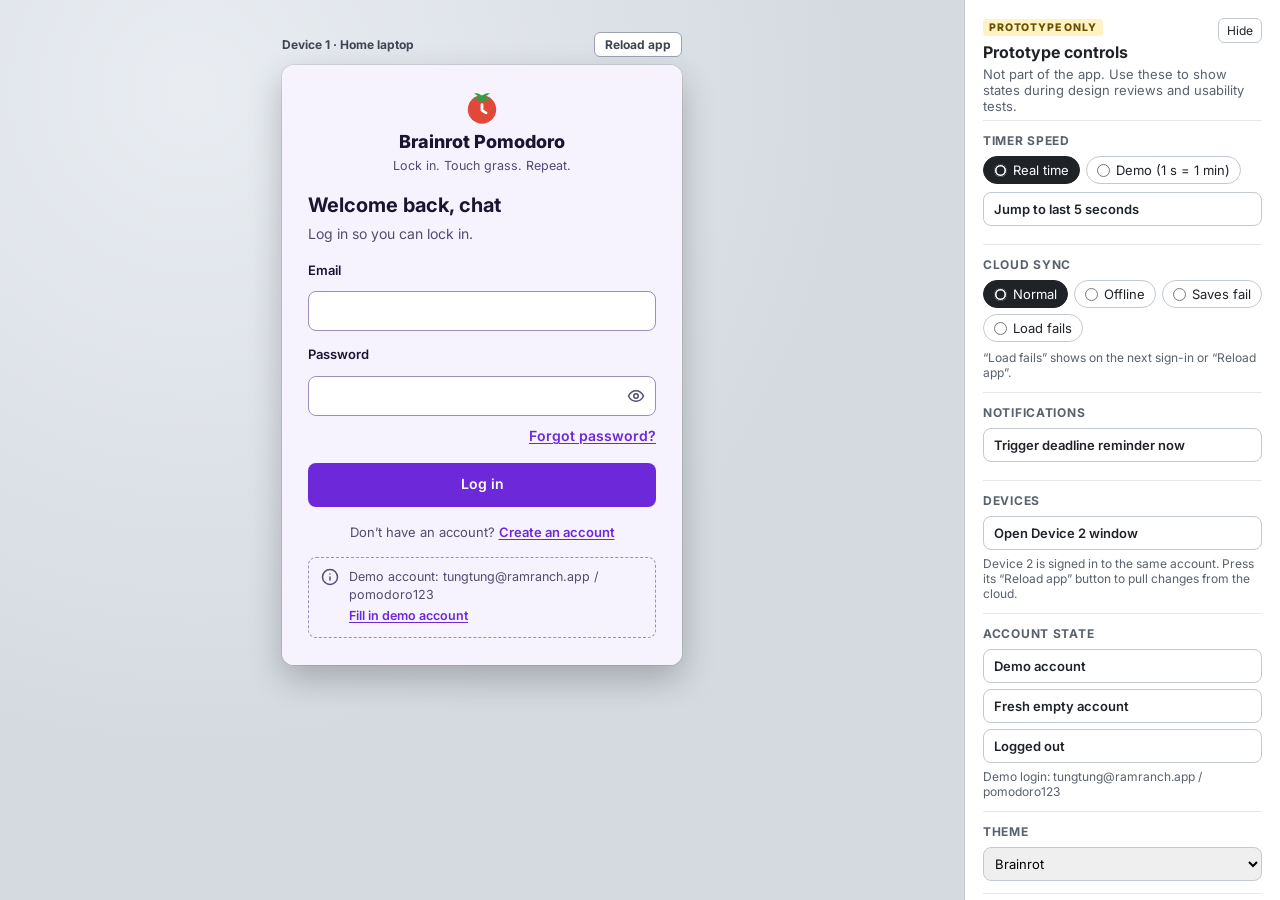
==== index.html @ f8dc1aff "Publish interactive prototype for GitHub Pages This branch only holds the built prototype that GitHu" ====
<!DOCTYPE html>
<!--
  Brainrot Pomodoro: interactive prototype (team RAM Ranch, CS 324)

  This file is generated by build.sh from src/. Sections, in order:
    STYLES   prototype.css (page and demo tools), app.css (the app; uses theme tokens only)
    MARKUP   the page: device area, Prototype controls panel, notifications, screen gallery
    SCRIPTS  core → copy → theme engine → themes → shop → data → app → actions → UI → screens → prototype

  Demo login: tungtung@ramranch.app / pomodoro123
-->
<html lang="en">
  <head>
    <meta charset="utf-8" />
    <meta name="viewport" content="width=device-width, initial-scale=1" />
    <title>Brainrot Pomodoro: Interactive prototype</title>
    <link rel="preconnect" href="https://fonts.googleapis.com" />
    <link href="https://fonts.googleapis.com/css2?family=Inter:wght@400;500;600;700;800&display=swap" rel="stylesheet" />
    <style>
/* ---------- src/styles/prototype.css ---------- */
/* ===================================================================
   PROTOTYPE PAGE (not part of the app)
   Page layout, device frames, mock OS notifications, the Prototype
   controls panel and the screen gallery. Fixed colors on purpose: this
   chrome should look the same whatever app theme is active.
   =================================================================== */

/* ---- Page layout ---- */
* {
  box-sizing: border-box;
}
html,
body {
  margin: 0;
  min-height: 100%;
}
body {
  font-family:
    Inter,
    system-ui,
    -apple-system,
    "Segoe UI",
    Roboto,
    sans-serif;
  background: #d5dae1;
  color: #1f2328;
}
button {
  font: inherit;
  color: inherit;
}
[hidden] {
  display: none !important;
}
.stage {
  display: flex;
  min-height: 100vh;
}
.desk {
  flex: 1;
  min-width: 0;
  padding: 32px;
  display: flex;
  flex-wrap: wrap;
  gap: 24px;
  align-content: flex-start;
  justify-content: center;
  align-items: flex-start;
  background: radial-gradient(circle at 20% 10%, #e9edf2, #d5dae1 60%);
}

/* ---- App popup frame (400 × 600, like the extension popup) ---- */
.popup {
  position: absolute;
  top: 6px;
  right: 10px;
  width: 400px;
  height: 600px;
  border-radius: 12px;
  overflow: hidden;
  box-shadow:
    0 14px 34px rgba(0, 0, 0, 0.24),
    0 0 0 1px rgba(0, 0, 0, 0.08);
  background: var(--bg);
}

/* ---- Mock OS notifications ---- */
.sysnotes {
  position: fixed;
  right: 336px;
  bottom: 20px;
  z-index: 80;
  display: flex;
  flex-direction: column;
  gap: 8px;
  width: 272px;
}
.sysnote {
  background: #f8f9fb;
  color: #1f2328;
  border: 1px solid #cfd5dd;
  border-radius: 12px;
  box-shadow: 0 10px 30px rgba(0, 0, 0, 0.22);
  padding: 12px 14px;
  font-size: 13px;
  animation: snin 0.25s ease-out;
}
@keyframes snin {
  from {
    transform: translateX(30px);
    opacity: 0;
  }
}
.sn-app {
  display: flex;
  align-items: center;
  gap: 6px;
  font-size: 11.5px;
  color: #5b6370;
  font-weight: 600;
}
.sn-app .tomato {
  width: 14px;
  height: 14px;
}
.sn-dev {
  font-weight: 400;
}
.sn-x {
  margin-left: auto;
  border: 0;
  background: none;
  font-size: 16px;
  line-height: 1;
  cursor: pointer;
  color: #5b6370;
  width: 28px;
  height: 28px;
  border-radius: 6px;
}
.sn-title {
  font-weight: 700;
  margin-top: 4px;
}
.sn-body {
  color: #3f4652;
  margin-top: 2px;
}

/* ---- Prototype controls panel ---- */
.controls {
  width: 316px;
  flex: 0 0 316px;
  background: #fff;
  border-left: 1px solid #c3c9d1;
  padding: 18px 18px 28px;
  position: sticky;
  top: 0;
  height: 100vh;
  overflow-y: auto;
  font-size: 13px;
  color: #1f2328;
}
.controls.collapsed {
  flex-basis: 56px;
  width: 56px;
  padding: 12px 8px;
}
.controls.collapsed #controls-body,
.controls.collapsed .ctl-intro {
  display: none;
}
.ctl-head {
  display: flex;
  justify-content: space-between;
  gap: 8px;
  align-items: flex-start;
}
.ctl-kicker {
  display: inline-block;
  font-size: 10.5px;
  font-weight: 800;
  letter-spacing: 0.08em;
  text-transform: uppercase;
  background: #fff3c4;
  color: #6b4e00;
  border-radius: 4px;
  padding: 2px 6px;
}
.controls h2 {
  font-size: 16px;
  margin: 6px 0 4px;
}
.ctl-intro {
  color: #59616c;
  margin: 0 0 6px;
}
.ctl-collapse {
  border: 1px solid #c3c9d1;
  background: #fff;
  border-radius: 6px;
  padding: 4px 8px;
  cursor: pointer;
  font-size: 12px;
}
.ctl {
  border-top: 1px solid #e5e7eb;
  padding: 12px 0;
}
.ctl h3 {
  font-size: 12px;
  text-transform: uppercase;
  letter-spacing: 0.06em;
  color: #59616c;
  margin: 0 0 8px;
}
.ctl-seg {
  display: flex;
  flex-wrap: wrap;
  gap: 6px;
  margin-bottom: 8px;
}
.ctl-seg label {
  display: inline-flex;
  align-items: center;
  gap: 6px;
  border: 1px solid #c3c9d1;
  border-radius: 999px;
  padding: 5px 10px;
  cursor: pointer;
}
.ctl-seg label:has(input:checked) {
  background: #1f2328;
  color: #fff;
  border-color: #1f2328;
}
.ctl-seg input {
  margin: 0;
  accent-color: #1f2328;
}
.ctl button.cb {
  display: block;
  width: 100%;
  text-align: left;
  border: 1px solid #c3c9d1;
  background: #fff;
  border-radius: 8px;
  padding: 8px 10px;
  cursor: pointer;
  margin-bottom: 6px;
  font-weight: 600;
}
.ctl button.cb:hover {
  background: #f3f5f8;
}
.ctl button.cb.primary {
  background: #1f2328;
  color: #fff;
  border-color: #1f2328;
}
.ctl button.cb.danger {
  color: #b42318;
}
.ctl select {
  width: 100%;
  padding: 7px;
  border: 1px solid #c3c9d1;
  border-radius: 8px;
  font: inherit;
}
.ctl-note {
  font-size: 12px;
  color: #59616c;
  margin: 4px 0 0;
}
.ctl-status {
  min-height: 20px;
  font-size: 12px;
  font-weight: 600;
  color: #15803d;
}

/* ---- Screen gallery ---- */
.gallery {
  position: fixed;
  inset: 0;
  z-index: 100;
  background: #e6e9ee;
  overflow: auto;
  padding: 20px 28px 60px;
}
.gal-head {
  position: sticky;
  top: -20px;
  z-index: 2;
  background: #e6e9ee;
  display: flex;
  align-items: center;
  gap: 16px;
  padding: 14px 0;
  border-bottom: 1px solid #c3c9d1;
  margin-bottom: 20px;
}
.gal-head h2 {
  margin: 0;
  font-size: 20px;
}
.gal-head p {
  margin: 0;
  color: #59616c;
  flex: 1;
}
.gal-head button {
  border: 0;
  background: #1f2328;
  color: #fff;
  border-radius: 8px;
  padding: 9px 14px;
  font-weight: 600;
  cursor: pointer;
}
.gal-grid {
  display: grid;
  grid-template-columns: repeat(auto-fill, 400px);
  gap: 28px 24px;
  justify-content: center;
}
.gal-item {
  margin: 0;
}
.gal-item figcaption {
  font-size: 13px;
  font-weight: 700;
  color: #3f4652;
  margin-bottom: 8px;
}
.gal-item .popup {
  position: relative;
  top: 0;
  right: 0;
}

/* ---- Narrow screens: controls panel moves below the app ---- */
@media (max-width: 980px) {
  .stage {
    flex-direction: column;
  }
  .controls {
    width: auto;
    flex: none;
    height: auto;
    position: static;
    border-left: 0;
    border-top: 1px solid #c3c9d1;
  }
  .sysnotes {
    right: 16px;
  }
}

/* ---- Device frames ---- */
.dev {
  display: flex;
  flex-direction: column;
  gap: 8px;
}
.dev-cap {
  display: flex;
  align-items: center;
  justify-content: space-between;
  gap: 8px;
  font-size: 12px;
  font-weight: 700;
  color: #3f4652;
}
.dev-cap button {
  font-size: 12px;
  border: 1px solid #9aa3ae;
  background: #fff;
  border-radius: 6px;
  padding: 4px 10px;
  cursor: pointer;
}
.dev .popup {
  position: relative;
  top: 0;
  right: 0;
}
.dev-cap button:focus-visible {
  outline: 3px solid #2563eb;
  outline-offset: 2px;
}

/* ---------- src/styles/app.css ---------- */
/* ===================================================================
   APP STYLES
   Every color, font, radius, shadow and timing here comes from a theme
   token (var(--token)). To restyle the app, change a theme, not this file.
   Theme-specific extras go in the theme's own `css`.
   =================================================================== */

/* ---- Base ---- */
.app {
  position: relative;
  height: 100%;
  display: flex;
  flex-direction: column;
  background: var(--bg);
  color: var(--text);
  font-family: var(--font-body);
  font-size: 14px;
  line-height: 1.45;
  color-scheme: var(--scheme);
}
.app h1,
.app h2,
.app h3 {
  font-family: var(--font-display);
  margin: 0;
}
.app p {
  margin: 0;
}
.sr-only {
  position: absolute !important;
  width: 1px;
  height: 1px;
  padding: 0;
  margin: -1px;
  overflow: hidden;
  clip: rect(0, 0, 0, 0);
  white-space: nowrap;
  border: 0;
}
.popup :focus-visible {
  outline: 3px solid var(--focus-ring);
  outline-offset: 2px;
}
.muted {
  color: var(--text-muted);
}
.small {
  font-size: 12px;
}
.center {
  text-align: center;
}
svg.i {
  width: 18px;
  height: 18px;
  flex: 0 0 auto;
  stroke: currentColor;
  fill: none;
  stroke-width: 2;
  stroke-linecap: round;
  stroke-linejoin: round;
}

/* ---- Header, popovers and tab bar ---- */
.hdr {
  flex: 0 0 52px;
  display: flex;
  align-items: center;
  gap: 8px;
  padding: 0 10px 0 14px;
  background: var(--surface);
  border-bottom: 1px solid var(--border);
  position: relative;
}
.logo {
  display: flex;
  align-items: center;
  gap: 8px;
  flex: 1;
  min-width: 0;
  font-family: var(--font-display);
  font-weight: 800;
  font-size: 15px;
  white-space: nowrap;
}
.logo .tomato {
  width: 22px;
  height: 22px;
}
.sync-ind {
  display: inline-flex;
  align-items: center;
  gap: 5px;
  height: 34px;
  padding: 0 10px;
  border-radius: var(--radius-full);
  border: 1px solid var(--border);
  background: var(--surface);
  font-size: 12px;
  font-weight: 600;
  color: var(--text-muted);
  cursor: pointer;
}
.sync-ind svg.i {
  width: 16px;
  height: 16px;
}
.sync-synced svg {
  color: var(--success);
}
.sync-offline {
  color: var(--warning);
}
.sync-failed {
  color: var(--danger);
  background: var(--danger-bg);
}
.avatar {
  width: 36px;
  height: 36px;
  border-radius: 50%;
  border: 0;
  background: var(--primary);
  color: var(--on-primary);
  font-weight: 800;
  font-size: 13px;
  cursor: pointer;
}
.popover {
  position: absolute;
  top: 56px;
  right: 10px;
  z-index: 30;
  width: 280px;
  background: var(--surface-raised);
  border: 1px solid var(--border);
  border-radius: var(--radius-md);
  box-shadow: var(--shadow-md);
  padding: 14px;
}
.popover.menu-pop {
  width: 230px;
  padding: 6px;
}
.pop-head {
  padding: 6px 10px 8px;
  border-bottom: 1px solid var(--border);
  margin-bottom: 4px;
}
.pop-title {
  display: flex;
  align-items: center;
  gap: 8px;
  font-weight: 700;
  margin-bottom: 6px;
}
.mi {
  display: flex;
  align-items: center;
  gap: 10px;
  width: 100%;
  min-height: 38px;
  padding: 0 10px;
  border: 0;
  background: none;
  border-radius: var(--radius-sm);
  cursor: pointer;
  text-align: left;
  font-weight: 500;
}
.mi:hover {
  background: var(--surface-sunken);
}
.mi.danger {
  color: var(--danger);
}
.content {
  flex: 1;
  overflow-y: auto;
  padding: 14px 16px 18px;
  position: relative;
}
.center-col {
  display: flex;
  flex-direction: column;
  align-items: center;
  justify-content: center;
  gap: 10px;
  text-align: center;
}
.tabbar {
  flex: 0 0 58px;
  display: flex;
  background: var(--surface);
  border-top: 1px solid var(--border);
}
.tab {
  flex: 1;
  border: 0;
  background: none;
  color: var(--text-muted);
  display: flex;
  flex-direction: column;
  align-items: center;
  justify-content: center;
  gap: 3px;
  font-size: 12px;
  font-weight: 600;
  cursor: pointer;
  position: relative;
}
.tab svg.i {
  width: 20px;
  height: 20px;
}
.tab:hover {
  color: var(--text);
}
.tab:disabled {
  opacity: 0.45;
  cursor: default;
}
.tab[aria-current="page"] {
  color: var(--primary);
}
.tab[aria-current="page"]::before {
  content: "";
  position: absolute;
  top: 0;
  left: 28%;
  right: 28%;
  height: 3px;
  border-radius: 0 0 3px 3px;
  background: var(--primary);
}

/* ---- Buttons ---- */
.btn {
  display: inline-flex;
  align-items: center;
  justify-content: center;
  gap: 6px;
  min-height: 36px;
  padding: 0 14px;
  border-radius: var(--radius-sm);
  border: 1px solid var(--border-strong);
  background: var(--surface);
  color: var(--text);
  font-weight: 600;
  font-size: 14px;
  cursor: pointer;
  white-space: nowrap;
  transition:
    background var(--duration-fast) var(--easing),
    filter var(--duration-fast);
}
.btn:hover:not(:disabled) {
  background: var(--surface-sunken);
}
.btn:disabled {
  opacity: 0.45;
  cursor: not-allowed;
}
.btn-primary,
.btn-primary:hover:not(:disabled) {
  background: var(--primary);
  color: var(--on-primary);
  border-color: transparent;
}
.btn-mode,
.btn-mode:hover:not(:disabled) {
  background: var(--mode);
  color: var(--on-mode);
  border-color: transparent;
}
.btn-danger,
.btn-danger:hover:not(:disabled) {
  background: var(--danger);
  color: var(--on-danger);
  border-color: transparent;
}
.btn-primary:hover:not(:disabled),
.btn-mode:hover:not(:disabled),
.btn-danger:hover:not(:disabled) {
  filter: brightness(0.93);
}
.btn-danger-outline {
  color: var(--danger);
  border-color: color-mix(in srgb, var(--danger) 50%, var(--border));
}
.btn-ghost {
  background: transparent;
  border-color: transparent;
}
.btn-sm {
  font-size: 13px;
  padding: 0 10px;
}
.btn-tall {
  min-height: 44px;
}
.btn-block {
  width: 100%;
}
.btn-lg {
  min-height: 52px;
  min-width: 148px;
  padding: 0 26px;
  font-size: 16px;
  border-radius: var(--radius-full);
}
.btn-pill {
  min-height: 44px;
  border-radius: var(--radius-full);
  padding: 0 14px;
}
.btn-link {
  border: 0;
  background: none;
  color: var(--primary);
  font-weight: 600;
  padding: 2px 0;
  cursor: pointer;
  text-decoration: underline;
  text-underline-offset: 2px;
  font-size: inherit;
}
.icon-btn {
  width: 36px;
  height: 36px;
  display: inline-flex;
  align-items: center;
  justify-content: center;
  border: 0;
  background: transparent;
  border-radius: var(--radius-sm);
  color: var(--text-muted);
  cursor: pointer;
  flex: 0 0 auto;
  padding: 0;
}
.icon-btn:hover:not(:disabled) {
  background: var(--surface-sunken);
  color: var(--text);
}

/* ---- Spinner ---- */
.spinner {
  width: 16px;
  height: 16px;
  border: 2px solid currentColor;
  border-right-color: transparent;
  border-radius: 50%;
  display: inline-block;
  animation: spin 0.8s linear infinite;
}
.spinner.lg {
  width: 32px;
  height: 32px;
  border-width: 3px;
  color: var(--primary);
}
@keyframes spin {
  to {
    transform: rotate(360deg);
  }
}
.spin {
  animation: spin 1s linear infinite;
}

/* ---- Form fields ---- */
.field {
  display: flex;
  flex-direction: column;
  gap: 6px;
  margin: 0 0 14px;
  border: 0;
  padding: 0;
  min-width: 0;
}
.field > label,
.field legend {
  font-weight: 600;
  font-size: 13px;
  padding: 0;
  margin-bottom: 6px;
}
fieldset.field legend {
  margin-bottom: 6px;
}
.input {
  width: 100%;
  min-height: 40px;
  padding: 8px 12px;
  border: 1px solid var(--border-strong);
  border-radius: var(--radius-sm);
  background: var(--surface);
  color: var(--text);
  font: inherit;
}
.input::placeholder {
  color: var(--text-muted);
}
.input:focus {
  outline: none;
  border-color: var(--focus-ring);
  box-shadow: 0 0 0 3px color-mix(in srgb, var(--focus-ring) 30%, transparent);
}
.input.invalid {
  border-color: var(--danger);
}
.input[readonly] {
  background: var(--surface-sunken);
  color: var(--text-muted);
}
textarea.input {
  resize: vertical;
  min-height: 70px;
}
.err {
  display: flex;
  align-items: flex-start;
  gap: 6px;
  color: var(--danger);
  font-size: 12.5px;
  font-weight: 500;
}
.err svg.i {
  width: 15px;
  height: 15px;
  margin-top: 1px;
}
.hint {
  font-size: 12.5px;
  color: var(--text-muted);
}
.pw-wrap {
  position: relative;
}
.pw-wrap .input {
  padding-right: 44px;
}
.pw-wrap .icon-btn {
  position: absolute;
  right: 2px;
  top: 2px;
}
.field-foot {
  display: flex;
  justify-content: space-between;
  gap: 8px;
  align-items: flex-start;
}
.counter {
  font-size: 12px;
  color: var(--text-muted);
  font-variant-numeric: tabular-nums;
  white-space: nowrap;
}

/* ---- Auth screens ---- */
.auth {
  height: 100%;
  overflow-y: auto;
  background: var(--bg);
  color: var(--text);
  font-family: var(--font-body);
  font-size: 14px;
  line-height: 1.45;
  padding: 22px 26px 20px;
  color-scheme: var(--scheme);
}
.auth-brand {
  display: flex;
  flex-direction: column;
  align-items: center;
  gap: 2px;
  margin-bottom: 16px;
  text-align: center;
}
.auth-brand .tomato {
  width: 40px;
  height: 40px;
}
.auth-name {
  font-family: var(--font-display);
  font-weight: 800;
  font-size: 18px;
}
.auth-tag {
  font-size: 12.5px;
  color: var(--text-muted);
}
.auth h1 {
  font-family: var(--font-display);
  font-size: 20px;
  margin: 0 0 4px;
}
.auth-sub {
  color: var(--text-muted);
  margin: 0 0 16px;
}
.row-end {
  display: flex;
  justify-content: flex-end;
  margin: -6px 0 14px;
}
.auth-alt {
  text-align: center;
  color: var(--text-muted);
  font-size: 13px;
  margin-top: 14px;
}
.demo-hint {
  display: flex;
  gap: 10px;
  align-items: flex-start;
  padding: 10px 12px;
  border: 1px dashed var(--border-strong);
  border-radius: var(--radius-sm);
  font-size: 12.5px;
  color: var(--text-muted);
  margin-top: 14px;
}
.state-icon {
  width: 56px;
  height: 56px;
  border-radius: 50%;
  display: flex;
  align-items: center;
  justify-content: center;
  background: var(--surface-sunken);
}
.state-icon svg.i {
  width: 28px;
  height: 28px;
}
.state-icon.danger {
  background: var(--danger-bg);
  color: var(--danger);
}
.state-icon.ok {
  background: var(--success-bg);
  color: var(--success);
}

/* ---- Banners ---- */
.banner {
  display: flex;
  gap: 10px;
  align-items: flex-start;
  padding: 10px 8px 10px 12px;
  border-radius: var(--radius-sm);
  margin-bottom: 12px;
  font-size: 13px;
  border: 1px solid var(--border);
  color: var(--text);
}
.banner > svg.i {
  width: 18px;
  height: 18px;
  margin-top: 1px;
}
.banner-danger {
  background: var(--danger-bg);
  border-color: color-mix(in srgb, var(--danger) 35%, transparent);
}
.banner-danger > svg.i {
  color: var(--danger);
}
.banner-warn {
  background: var(--warning-bg);
  border-color: color-mix(in srgb, var(--warning) 35%, transparent);
}
.banner-warn > svg.i {
  color: var(--warning);
}
.banner-info {
  background: var(--info-bg);
  border-color: color-mix(in srgb, var(--info) 30%, transparent);
}
.banner-info > svg.i {
  color: var(--info);
}
.banner-success {
  background: var(--success-bg);
  border-color: color-mix(in srgb, var(--success) 35%, transparent);
}
.banner-success > svg.i {
  color: var(--success);
}
.banner .grow {
  flex: 1;
  min-width: 0;
}
.b-title {
  font-weight: 700;
}
.b-list {
  margin: 4px 0 0;
  padding-left: 18px;
}
.banner-actions {
  display: flex;
  gap: 8px;
  margin-top: 8px;
  flex-wrap: wrap;
}

/* ---- Segmented controls ---- */
.seg {
  display: flex;
  background: var(--surface-sunken);
  border: 1px solid var(--border);
  border-radius: var(--radius-full);
  padding: 3px;
  gap: 2px;
}
.seg-btn {
  flex: 1;
  min-height: 34px;
  border: 0;
  background: transparent;
  border-radius: var(--radius-full);
  font-weight: 600;
  font-size: 13px;
  color: var(--text-muted);
  cursor: pointer;
  padding: 0 10px;
  white-space: nowrap;
}
.seg-btn:hover {
  color: var(--text);
}
.seg-btn.on {
  background: var(--surface);
  color: var(--text);
  box-shadow: var(--shadow-sm);
}
.seg-modes .seg-btn.on {
  background: var(--mode);
  color: var(--on-mode);
}
.seg-btn.pri-high.on {
  background: var(--priority-high-bg);
  color: var(--priority-high);
}
.seg-btn.pri-medium.on {
  background: var(--priority-medium-bg);
  color: var(--priority-medium);
}
.seg-btn.pri-low.on {
  background: var(--priority-low-bg);
  color: var(--priority-low);
}

/* ---- Timer ---- */
.ring-wrap {
  position: relative;
  width: 200px;
  height: 200px;
  margin: 12px auto 2px;
}
.ring {
  width: 100%;
  height: 100%;
  display: block;
}
.ring-track {
  fill: none;
  stroke: color-mix(in srgb, var(--mode) 16%, var(--surface-sunken));
  stroke-width: 12;
}
.ring-prog {
  fill: none;
  stroke: var(--mode);
  stroke-width: 12;
  stroke-linecap: round;
  transition: stroke-dashoffset 0.25s linear;
}
.ring-center {
  position: absolute;
  inset: 0;
  display: flex;
  flex-direction: column;
  align-items: center;
  justify-content: center;
}
.time {
  font-family: var(--font-timer);
  font-size: 52px;
  font-weight: 700;
  letter-spacing: -1.5px;
  font-variant-numeric: tabular-nums;
  line-height: 1;
}
.mode-label {
  margin-top: 8px;
  font-weight: 600;
  color: var(--text-muted);
}
.mode-sub {
  font-size: 11.5px;
  color: var(--text-muted);
  text-transform: uppercase;
  letter-spacing: 0.06em;
  margin-top: 2px;
}
.cycle {
  display: flex;
  flex-direction: column;
  align-items: center;
  gap: 6px;
  margin: 2px 0 12px;
}
.cdots {
  display: flex;
  gap: 7px;
}
.cdots span {
  width: 11px;
  height: 11px;
  border-radius: 50%;
  border: 2px solid var(--mode);
}
.cdots span.on {
  background: var(--mode);
}
.cycle-txt {
  font-size: 12.5px;
  color: var(--text-muted);
  font-weight: 500;
}
.task-chip {
  display: flex;
  align-items: center;
  gap: 8px;
  width: 100%;
  min-height: 44px;
  padding: 0 12px;
  border: 1px dashed var(--border-strong);
  border-radius: var(--radius-md);
  background: var(--surface);
  cursor: pointer;
  text-align: left;
  color: var(--text-muted);
}
.task-chip.has {
  border-style: solid;
  color: var(--text);
}
.chip-txt {
  flex: 1;
  min-width: 0;
  overflow: hidden;
  text-overflow: ellipsis;
  white-space: nowrap;
  font-weight: 500;
}
.controls-row {
  display: flex;
  justify-content: center;
  align-items: center;
  gap: 10px;
  margin-top: 14px;
}
.banner-compact {
  align-items: center;
  padding: 6px 6px 6px 12px;
}
.banner-compact .grow {
  overflow: hidden;
  text-overflow: ellipsis;
  white-space: nowrap;
}
.spacer-btn {
  width: 84px;
}

/* ---- Tasks ---- */
.tasks-top {
  display: flex;
  gap: 8px;
  align-items: center;
  justify-content: space-between;
  margin-bottom: 10px;
}
.sort-row {
  display: flex;
  align-items: center;
  justify-content: flex-end;
  gap: 8px;
  margin-bottom: 8px;
  font-size: 13px;
  color: var(--text-muted);
}
.select {
  min-height: 36px;
  padding: 0 8px;
  border: 1px solid var(--border-strong);
  border-radius: var(--radius-sm);
  background: var(--surface);
  color: var(--text);
  font: inherit;
  font-size: 13px;
}
.task-list {
  list-style: none;
  margin: 0;
  padding: 0;
  display: flex;
  flex-direction: column;
  gap: 8px;
}
.task {
  display: flex;
  gap: 6px;
  align-items: flex-start;
  padding: 8px 4px 8px 6px;
  background: var(--surface);
  border: 1px solid var(--border);
  border-radius: var(--radius-md);
}
.task.is-current {
  border-color: var(--primary);
  box-shadow: inset 3px 0 0 var(--primary);
}
.check {
  flex: 0 0 36px;
  width: 36px;
  height: 36px;
  border: 0;
  background: none;
  display: flex;
  align-items: center;
  justify-content: center;
  cursor: pointer;
  padding: 0;
  border-radius: 50%;
}
.check .box {
  width: 24px;
  height: 24px;
  border-radius: 50%;
  border: 2px solid var(--border-strong);
  display: flex;
  align-items: center;
  justify-content: center;
  color: transparent;
}
.check .box svg.i {
  width: 14px;
  height: 14px;
  stroke-width: 3;
}
.check:hover .box {
  border-color: var(--success);
  color: var(--success);
}
.check[aria-checked="true"] .box {
  background: var(--success);
  border-color: var(--success);
  color: var(--surface);
}
.task-main {
  flex: 1;
  min-width: 0;
  padding-top: 7px;
}
.task-title {
  font-weight: 600;
  overflow-wrap: anywhere;
}
.task.done .task-title {
  text-decoration: line-through;
  color: var(--text-muted);
}
.task-desc {
  font-size: 12.5px;
  color: var(--text-muted);
  white-space: nowrap;
  overflow: hidden;
  text-overflow: ellipsis;
}
.task-meta {
  display: flex;
  flex-wrap: wrap;
  gap: 6px 8px;
  margin-top: 5px;
  align-items: center;
  font-size: 12px;
  color: var(--text-muted);
}
.pill {
  display: inline-flex;
  align-items: center;
  height: 22px;
  padding: 0 8px;
  border-radius: var(--radius-full);
  font-size: 11.5px;
  font-weight: 700;
}
.pill.pri-high {
  color: var(--priority-high);
  background: var(--priority-high-bg);
}
.pill.pri-medium {
  color: var(--priority-medium);
  background: var(--priority-medium-bg);
}
.pill.pri-low {
  color: var(--priority-low);
  background: var(--priority-low-bg);
}
.pill-current {
  background: var(--primary);
  color: var(--on-primary);
}
.due {
  display: inline-flex;
  align-items: center;
  gap: 4px;
  font-weight: 500;
}
.due svg.i {
  width: 13px;
  height: 13px;
}
.due.overdue {
  color: var(--danger);
  font-weight: 700;
}
.due.today {
  color: var(--text);
  font-weight: 700;
}
.menu-wrap {
  position: relative;
}
.menu {
  position: absolute;
  right: 0;
  top: 38px;
  z-index: 20;
  min-width: 170px;
  background: var(--surface-raised);
  border: 1px solid var(--border);
  border-radius: var(--radius-md);
  box-shadow: var(--shadow-md);
  padding: 6px;
}
.empty {
  display: flex;
  flex-direction: column;
  align-items: center;
  text-align: center;
  gap: 10px;
  padding: 36px 20px;
  color: var(--text-muted);
}
.empty-emoji {
  font-size: 40px;
  line-height: 1;
}
.empty h2 {
  font-size: 16px;
  color: var(--text);
}

/* ---- Stats ---- */
.cards3 {
  display: grid;
  grid-template-columns: repeat(3, 1fr);
  gap: 8px;
  margin-bottom: 12px;
}
.stat {
  background: var(--surface);
  border: 1px solid var(--border);
  border-radius: var(--radius-md);
  padding: 10px;
}
.stat-v {
  font-family: var(--font-display);
  font-size: 21px;
  font-weight: 800;
  font-variant-numeric: tabular-nums;
}
.stat-l {
  font-size: 12px;
  color: var(--text-muted);
  font-weight: 500;
}
.card {
  background: var(--surface);
  border: 1px solid var(--border);
  border-radius: var(--radius-md);
  padding: 14px;
  margin-bottom: 12px;
}
.card-h {
  display: flex;
  justify-content: space-between;
  align-items: baseline;
  gap: 8px;
  margin-bottom: 8px;
}
.card-h h2 {
  font-size: 14px;
}
.sec-label {
  font-size: 12px;
  text-transform: uppercase;
  letter-spacing: 0.06em;
  color: var(--text-muted);
  font-weight: 700;
  margin: 2px 2px 8px;
}
.chart {
  width: 100%;
  height: auto;
  display: block;
}
.bar rect.b {
  fill: color-mix(in srgb, var(--mode-focus) 50%, var(--surface));
}
.bar.today rect.b {
  fill: var(--mode-focus);
}
.bar text {
  font-size: 11px;
  fill: var(--text-muted);
  font-family: var(--font-body);
}
.bar.today text.lbl {
  fill: var(--text);
  font-weight: 700;
}
.bar text.val {
  opacity: 0;
  fill: var(--text);
  font-weight: 700;
}
.bar:hover text.val,
.bar:focus text.val {
  opacity: 1;
}
.bar:focus {
  outline: none;
}
.bar rect.hit {
  fill: transparent;
}
.bar:focus rect.hit {
  stroke: var(--focus-ring);
  stroke-width: 2;
}
.streak {
  display: flex;
  align-items: center;
  gap: 12px;
}
.streak-emoji {
  font-size: 30px;
}
.ach-grid {
  list-style: none;
  margin: 0;
  padding: 0;
  display: grid;
  grid-template-columns: 1fr 1fr;
  gap: 8px;
}
.ach {
  display: flex;
  gap: 8px;
  align-items: center;
  padding: 8px;
  border: 1px solid var(--border);
  border-radius: var(--radius-sm);
  background: var(--surface-sunken);
  position: relative;
}
.ach.on {
  background: var(--surface);
  border-color: color-mix(in srgb, var(--success) 45%, var(--border));
}
.ach-emoji {
  font-size: 22px;
}
.ach:not(.on) .ach-emoji {
  filter: grayscale(1);
  opacity: 0.45;
}
.ach-name {
  font-size: 12.5px;
  font-weight: 600;
  line-height: 1.25;
}
.pbar {
  display: block;
  height: 5px;
  border-radius: 3px;
  background: var(--border);
  margin: 4px 0 2px;
  overflow: hidden;
}
.pbar i {
  display: block;
  height: 100%;
  background: var(--success);
}

/* ---- Settings ---- */
.dur-row {
  padding: 8px 0;
  border-bottom: 1px solid var(--border);
}
.dur-line {
  display: flex;
  align-items: center;
  justify-content: space-between;
  gap: 8px;
}
.dur-line label {
  font-weight: 600;
}
.stepper {
  display: flex;
  align-items: center;
  gap: 2px;
}
.input.num {
  width: 64px;
  text-align: center;
  min-height: 36px;
  padding: 4px;
}
.unit {
  font-size: 12px;
  color: var(--text-muted);
  margin-left: 4px;
}
.sw-row {
  display: flex;
  align-items: center;
  justify-content: space-between;
  gap: 12px;
  padding: 10px 0;
  border-bottom: 1px solid var(--border);
}
.card > .sw-row:last-child,
.card > .dur-row:last-child {
  border-bottom: 0;
}
.sw-txt label {
  font-weight: 600;
}
.sw-txt .sub {
  font-size: 12px;
  color: var(--text-muted);
}
.switch {
  appearance: none;
  -webkit-appearance: none;
  flex: 0 0 auto;
  width: 44px;
  height: 26px;
  border-radius: 13px;
  background: var(--border-strong);
  position: relative;
  cursor: pointer;
  margin: 0;
  transition: background var(--duration-fast);
}
.switch::after {
  content: "";
  position: absolute;
  top: 3px;
  left: 3px;
  width: 20px;
  height: 20px;
  border-radius: 50%;
  background: #fff;
  box-shadow: 0 1px 2px rgba(0, 0, 0, 0.35);
  transition: transform var(--duration-fast) var(--easing);
}
.switch:checked {
  background: var(--primary);
}
.switch:checked::after {
  transform: translateX(18px);
}
.time-row {
  display: flex;
  align-items: center;
  justify-content: space-between;
  padding: 0 0 10px;
  border-bottom: 1px solid var(--border);
}
.theme-grid {
  display: grid;
  grid-template-columns: 1fr 1fr;
  gap: 8px;
  margin-bottom: 6px;
}
.theme-card {
  display: flex;
  flex-direction: column;
  align-items: flex-start;
  gap: 4px;
  padding: 10px;
  border: 2px solid var(--border);
  border-radius: var(--radius-md);
  background: var(--surface);
  cursor: pointer;
  text-align: left;
}
.theme-card.on {
  border-color: var(--primary);
}
.swatch {
  display: flex;
  border-radius: 6px;
  overflow: hidden;
  border: 1px solid var(--border);
  width: 100%;
  height: 22px;
}
.swatch i {
  flex: 1;
}
.tc-name {
  font-weight: 700;
  font-size: 13px;
}
.tc-desc {
  font-size: 11.5px;
  color: var(--text-muted);
}

/* ---- Aura and Shop ---- */
.aura-card {
  display: flex;
  align-items: center;
  gap: 12px;
  background: linear-gradient(135deg, color-mix(in srgb, var(--primary) 12%, var(--surface)), var(--surface));
}
.aura-emoji {
  font-size: 30px;
  line-height: 1;
}
.aura-v {
  font-family: var(--font-display);
  font-size: 26px;
  font-weight: 800;
  font-variant-numeric: tabular-nums;
  line-height: 1.1;
}
.avatar {
  padding: 0;
  overflow: hidden;
}
.av {
  display: flex;
  width: 100%;
  height: 100%;
  align-items: center;
  justify-content: center;
  border-radius: 50%;
}
.av-emoji {
  font-size: 19px;
}
.avatar-lg.av-emoji {
  font-size: 28px;
}
.shop-bal {
  display: flex;
  align-items: center;
  gap: 8px;
  padding: 10px 12px;
  margin-bottom: 10px;
  border-radius: var(--radius-md);
  background: linear-gradient(135deg, color-mix(in srgb, var(--primary) 14%, var(--surface)), var(--surface));
  border: 1px solid var(--border);
  font-size: 15px;
}
.shop-thumb {
  width: 40px;
  height: 40px;
  flex: 0 0 40px;
  display: flex;
  align-items: center;
  justify-content: center;
  font-size: 22px;
  border-radius: var(--radius-sm);
  background: var(--surface-sunken);
}
.av-ini {
  border-radius: 50%;
  background: var(--primary);
  color: var(--on-primary);
  font-weight: 800;
  font-size: 14px;
}
.shop-acts {
  display: flex;
  align-items: center;
  gap: 2px;
  flex: 0 0 auto;
  margin-left: auto;
}
.shop-item .grow {
  flex: 1;
}
.tab span {
  font-size: 11.5px;
}
.shop-list {
  list-style: none;
  margin: 0;
  padding: 0;
  display: flex;
  flex-direction: column;
  gap: 8px;
}
.shop-item {
  display: flex;
  align-items: center;
  gap: 10px;
  padding: 10px;
  border: 1px solid var(--border);
  border-radius: var(--radius-sm);
  background: var(--surface);
}
.sw-mini {
  width: 40px;
  height: 40px;
  flex: 0 0 40px;
  flex-direction: column;
}
.tag {
  display: inline-block;
  font-size: 10.5px;
  font-weight: 700;
  text-transform: uppercase;
  letter-spacing: 0.04em;
  padding: 2px 6px;
  border-radius: 4px;
  background: var(--surface-sunken);
  color: var(--text-muted);
  vertical-align: middle;
  white-space: nowrap;
}
.card-h h2:focus {
  outline: none;
}
.info-line {
  display: flex;
  gap: 8px;
  align-items: flex-start;
  font-size: 12.5px;
  color: var(--text-muted);
  padding: 8px 0;
}
.info-line svg.i {
  width: 15px;
  height: 15px;
  margin-top: 2px;
}

/* ---- Unsaved settings bar ---- */
.sbar {
  flex: 0 0 auto;
  display: flex;
  align-items: center;
  justify-content: space-between;
  gap: 8px;
  padding: 8px 12px;
  background: var(--surface-raised);
  border-top: 1px solid var(--border);
  box-shadow: 0 -6px 16px rgba(0, 0, 0, 0.08);
  font-weight: 600;
  font-size: 13px;
}
.sbar > span {
  display: flex;
  align-items: center;
  gap: 6px;
}
.sbar > span svg {
  color: var(--warning);
}
.sbar > div {
  display: flex;
  gap: 6px;
}

/* ---- Profile ---- */
.sub-hdr {
  display: flex;
  align-items: center;
  gap: 6px;
  margin: -4px 0 12px;
}
.sub-hdr h1 {
  font-size: 17px;
}
.profile-card {
  display: flex;
  gap: 12px;
  align-items: center;
}
.avatar-lg {
  width: 52px;
  height: 52px;
  flex: 0 0 52px;
  border-radius: 50%;
  background: var(--primary);
  color: var(--on-primary);
  display: flex;
  align-items: center;
  justify-content: center;
  font-weight: 800;
  font-size: 18px;
}
.p-name {
  font-weight: 700;
  font-size: 15px;
}

/* ---- Dialogs and sheets ---- */
.backdrop {
  position: absolute;
  inset: 0;
  z-index: 40;
  background: rgba(10, 10, 12, 0.45);
  display: flex;
  align-items: flex-end;
  justify-content: center;
}
.backdrop.center {
  align-items: center;
  padding: 18px;
}
.backdrop.top {
  z-index: 50;
  align-items: center;
  padding: 22px;
}
.sheet {
  width: 100%;
  max-height: 94%;
  display: flex;
  flex-direction: column;
  background: var(--surface-raised);
  border-radius: var(--radius-lg) var(--radius-lg) 0 0;
  box-shadow: var(--shadow-md);
  animation: up var(--duration-base) var(--easing);
}
.sheet form {
  display: flex;
  flex-direction: column;
  min-height: 0;
  flex: 1;
}
.sheet-hdr {
  display: flex;
  align-items: center;
  justify-content: space-between;
  padding: 12px 8px 6px 16px;
}
.sheet-hdr h2 {
  font-size: 16px;
}
.sheet-body {
  padding: 6px 16px 4px;
  overflow-y: auto;
  flex: 1;
}
.sheet-foot {
  display: flex;
  justify-content: flex-end;
  gap: 8px;
  padding: 10px 16px 14px;
  border-top: 1px solid var(--border);
}
.dialog {
  width: 100%;
  max-height: 100%;
  display: flex;
  flex-direction: column;
  background: var(--surface-raised);
  border-radius: var(--radius-lg);
  box-shadow: var(--shadow-md);
  animation: pop var(--duration-base) var(--easing);
}
.dialog-sm {
  padding: 18px;
}
.dialog-sm h2 {
  font-size: 16px;
  margin-bottom: 6px;
}
.dialog-foot {
  display: flex;
  justify-content: flex-end;
  gap: 8px;
  margin-top: 16px;
}
@keyframes up {
  from {
    transform: translateY(24px);
    opacity: 0;
  }
}
@keyframes pop {
  from {
    transform: scale(0.95);
    opacity: 0;
  }
}
.chips {
  display: flex;
  flex-wrap: wrap;
  gap: 6px;
  margin-bottom: 8px;
}
.chip {
  min-height: 36px;
  padding: 0 12px;
  border: 1px solid var(--border-strong);
  border-radius: var(--radius-full);
  background: var(--surface);
  cursor: pointer;
  font-weight: 600;
  font-size: 12.5px;
}
.chip[aria-pressed="true"] {
  background: var(--text);
  color: var(--surface);
  border-color: var(--text);
}
.picker-sort {
  display: flex;
  align-items: center;
  gap: 8px;
  padding: 0 16px 10px;
  font-size: 13px;
  color: var(--text-muted);
}
.pick-list {
  list-style: none;
  margin: 0;
  padding: 0 10px 4px;
  display: flex;
  flex-direction: column;
  gap: 4px;
  overflow-y: auto;
}
.pick {
  display: flex;
  align-items: center;
  gap: 10px;
  width: 100%;
  min-height: 48px;
  padding: 8px 10px;
  border: 1px solid transparent;
  border-radius: var(--radius-sm);
  background: none;
  cursor: pointer;
  text-align: left;
}
.pick:hover {
  background: var(--surface-sunken);
}
.pick[aria-pressed="true"] {
  border-color: var(--primary);
  background: color-mix(in srgb, var(--primary) 8%, var(--surface));
}
.radio {
  width: 18px;
  height: 18px;
  border-radius: 50%;
  border: 2px solid var(--border-strong);
  flex: 0 0 auto;
}
.pick[aria-pressed="true"] .radio {
  border: 5px solid var(--primary);
}
.pick-main {
  flex: 1;
  min-width: 0;
}
.pick-title {
  font-weight: 600;
}

/* ---- Alerts and toasts ---- */
.toast-layer {
  position: absolute;
  inset: 0;
  pointer-events: none;
  z-index: 60;
  font-family: var(--font-body);
  font-size: 14px;
  line-height: 1.4;
  color: var(--text);
}
.toast-layer > * {
  pointer-events: auto;
}
.toasts {
  position: absolute;
  left: 12px;
  right: 12px;
  bottom: 70px;
  display: flex;
  flex-direction: column;
  gap: 6px;
}
.toast {
  display: flex;
  align-items: center;
  gap: 8px;
  padding: 6px 4px 6px 12px;
  border-radius: var(--radius-md);
  background: var(--text);
  color: var(--surface);
  font-size: 13px;
  font-weight: 500;
  box-shadow: var(--shadow-md);
  animation: up var(--duration-base) var(--easing);
}
.toast .msg {
  flex: 1;
}
.toast .icon-btn {
  color: inherit;
  width: 32px;
  height: 32px;
}
.alert-card {
  position: absolute;
  left: 12px;
  right: 12px;
  top: 60px;
  display: flex;
  gap: 12px;
  padding: 14px;
  border-radius: var(--radius-lg);
  background: var(--surface-raised);
  border: 2px solid var(--mode);
  box-shadow: var(--shadow-md);
  animation: pop var(--duration-base) var(--easing);
}
.alert-emoji {
  font-size: 30px;
  line-height: 1;
}
.alert-title {
  font-weight: 800;
  font-size: 15px;
}
.alert-text {
  color: var(--text-muted);
  margin-top: 2px;
}
.alert-actions {
  display: flex;
  gap: 8px;
  margin-top: 10px;
}

/* ---- Theme decorations and reduced motion ---- */
.deco {
  pointer-events: none;
}
[data-reduce-motion="true"] .popup *,
[data-reduce-motion="true"] .popup *::after {
  animation: none !important;
  transition: none !important;
}
@media (prefers-reduced-motion: reduce) {
  .popup *,
  .popup *::after {
    animation: none !important;
    transition: none !important;
  }
}

.shop-thumb.round {
  border-radius: 50%;
}

    </style>
  </head>

  <body>
    <div class="stage">
      <!-- The app (Device 1, and Device 2 when opened) is mounted here by the prototype script. -->
      <main class="desk" id="desk" aria-label="Prototype canvas"></main>

      <!-- Prototype controls: NOT part of the app. Used for demos, usability tests and screenshots. -->
      <aside class="controls" id="controls" aria-label="Prototype controls">
        <div class="ctl-head">
          <div>
            <span class="ctl-kicker">Prototype only</span>
            <h2>Prototype controls</h2>
          </div>
          <button class="ctl-collapse" id="controls-collapse" aria-expanded="true" aria-controls="controls-body">Hide</button>
        </div>
        <p class="ctl-intro">Not part of the app. Use these to show states during design reviews and usability tests.</p>

        <div id="controls-body">
          <section class="ctl">
            <h3>Timer speed</h3>
            <div class="ctl-seg" role="radiogroup" aria-label="Timer speed">
              <label><input type="radio" name="speed" value="1" />Real time</label>
              <label><input type="radio" name="speed" value="60" />Demo (1 s = 1 min)</label>
            </div>
            <button class="cb" data-control="jump">Jump to last 5 seconds</button>
          </section>

          <section class="ctl">
            <h3>Cloud sync</h3>
            <div class="ctl-seg" role="radiogroup" aria-label="Sync simulation">
              <label><input type="radio" name="sync" value="normal" />Normal</label>
              <label><input type="radio" name="sync" value="offline" />Offline</label>
              <label><input type="radio" name="sync" value="savefail" />Saves fail</label>
              <label><input type="radio" name="sync" value="loadfail" />Load fails</label>
            </div>
            <p class="ctl-note">“Load fails” shows on the next sign-in or “Reload app”.</p>
          </section>

          <section class="ctl">
            <h3>Notifications</h3>
            <button class="cb" data-control="deadline">Trigger deadline reminder now</button>
          </section>

          <section class="ctl">
            <h3>Devices</h3>
            <button class="cb" data-control="device2" id="device2-button">Open Device 2 window</button>
            <p class="ctl-note">
              Device 2 is signed in to the same account. Press its “Reload app” button to pull changes from the cloud.
            </p>
          </section>

          <section class="ctl">
            <h3>Account state</h3>
            <button class="cb" data-control="account-demo">Demo account</button>
            <button class="cb" data-control="account-fresh">Fresh empty account</button>
            <button class="cb" data-control="account-out">Logged out</button>
            <p class="ctl-note">Demo login: tungtung@ramranch.app / pomodoro123</p>
          </section>

          <section class="ctl">
            <h3>Theme</h3>
            <label class="sr-only" for="control-theme">Theme</label>
            <select id="control-theme"></select>
          </section>

          <section class="ctl">
            <h3>Screens</h3>
            <button class="cb primary" data-control="gallery">Open screen gallery</button>
            <button class="cb danger" data-control="reset">Reset all demo data</button>
          </section>

          <div class="ctl-status" id="control-status" role="status" aria-live="polite"></div>
        </div>
      </aside>
    </div>

    <!-- Mock desktop notifications appear here. -->
    <div class="sysnotes" id="system-notifications" aria-live="polite" aria-label="System notifications"></div>

    <!-- Screen gallery: every screen and state side by side, for screenshots. -->
    <div class="gallery" id="gallery" hidden role="dialog" aria-modal="true" aria-labelledby="gallery-title">
      <div class="gal-head">
        <h2 id="gallery-title">Screen gallery</h2>
        <p>Every screen and key state at 400 × 600 in the current theme.</p>
        <button id="gallery-close">Close gallery</button>
      </div>
      <div class="gal-grid" id="gallery-grid"></div>
    </div>

    <script>
/* ---------- src/js/01-core.js ---------- */
'use strict';

/* =====================================================================
   CORE UTILITIES
   Small helpers used everywhere: DOM lookup, HTML escaping, ids,
   dates, formatting and safe browser storage.
   ===================================================================== */

/** Shorthand for querySelector. */
const $ = (selector, root = document) => root.querySelector(selector);

/** Escape text so it can be safely inserted into HTML. */
function escapeHtml(value) {
  const replacements = { '&': '&amp;', '<': '&lt;', '>': '&gt;', '"': '&quot;', "'": '&#39;' };
  return String(value ?? '').replace(/[&<>"']/g, (char) => replacements[char]);
}

/** Short random id, good enough for a prototype. */
function makeId() {
  return Math.random().toString(36).slice(2, 9) + Date.now().toString(36).slice(-4);
}

/** Deep copy of plain data (no functions). */
function deepCopy(value) {
  return JSON.parse(JSON.stringify(value));
}

function wait(ms) {
  return new Promise((resolve) => setTimeout(resolve, ms));
}

/** Mock network latency: 300–800 ms. */
function fakeNetworkDelay() {
  return wait(300 + Math.random() * 500);
}

/** Read a nested value with a dotted path, e.g. getByPath(ui, 'taskForm.title'). */
function getByPath(object, path) {
  return path.split('.').reduce((current, key) => (current == null ? current : current[key]), object);
}

/** Write a nested value with a dotted path, creating objects along the way. */
function setByPath(object, path, value) {
  const keys = path.split('.');
  const lastKey = keys.pop();
  const parent = keys.reduce((current, key) => (current[key] ??= {}), object);
  parent[lastKey] = value;
}

/** NOT real security. The real app uses Firebase Auth, which hashes passwords server-side. */
function fakeHash(text) {
  let hash = 5381;
  for (const char of text) hash = ((hash << 5) + hash + char.charCodeAt(0)) | 0;
  return 'mockhash$' + (hash >>> 0).toString(16);
}

/* ----------------------------- Dates ----------------------------- */

const ONE_DAY_MS = 86400000;

function startOfDay(date = new Date()) {
  const copy = new Date(date);
  copy.setHours(0, 0, 0, 0);
  return copy;
}

/** Midnight N days from today (negative = past). */
function daysFromNow(days) {
  const date = startOfDay();
  date.setDate(date.getDate() + days);
  return date;
}

/** 'YYYY-MM-DD' key for a date (local time). Used for due dates and grouping. */
function toDayKey(date) {
  const d = new Date(date);
  const month = String(d.getMonth() + 1).padStart(2, '0');
  const day = String(d.getDate()).padStart(2, '0');
  return `${d.getFullYear()}-${month}-${day}`;
}

function fromDayKey(dayKey) {
  const [year, month, day] = dayKey.split('-').map(Number);
  return new Date(year, month - 1, day);
}

/** Whole days from today until the given day key (0 = today, -1 = yesterday). */
function daysUntil(dayKey) {
  return Math.round((fromDayKey(dayKey) - startOfDay()) / ONE_DAY_MS);
}

function formatDate(date, options = { month: 'short', day: 'numeric' }) {
  return new Date(date).toLocaleDateString('en-US', options);
}

/** 95 → "1h 35m", 40 → "40m". */
function formatDuration(totalMinutes) {
  const minutes = Math.round(totalMinutes);
  const hours = Math.floor(minutes / 60);
  const rest = minutes % 60;
  if (!hours) return `${rest}m`;
  return rest ? `${hours}h ${rest}m` : `${hours}h`;
}

/** Milliseconds → "mm:ss" (rounded up so the timer never shows 00:00 early). */
function formatClock(ms) {
  const totalSeconds = Math.max(0, Math.ceil(ms / 1000));
  const minutes = String(Math.floor(totalSeconds / 60)).padStart(2, '0');
  const seconds = String(totalSeconds % 60).padStart(2, '0');
  return `${minutes}:${seconds}`;
}

/* ---------------------------- Storage ----------------------------
   Uses localStorage when available and falls back to memory
   (some preview windows block localStorage). All keys start with "brp_". */

const memoryStore = {};

const storage = {
  get(key, fallback) {
    try {
      const raw = localStorage.getItem(key);
      if (raw != null) return JSON.parse(raw);
    } catch (error) {
      /* localStorage blocked: use memory */
    }
    return key in memoryStore ? deepCopy(memoryStore[key]) : fallback;
  },
  set(key, value) {
    memoryStore[key] = deepCopy(value);
    try {
      localStorage.setItem(key, JSON.stringify(value));
    } catch (error) {
      /* memory copy is enough */
    }
  },
  remove(key) {
    delete memoryStore[key];
    try {
      localStorage.removeItem(key);
    } catch (error) {
      /* ignore */
    }
  },
  clearAll() {
    Object.keys(memoryStore).forEach((key) => delete memoryStore[key]);
    try {
      Object.keys(localStorage)
        .filter((key) => key.startsWith('brp_'))
        .forEach((key) => localStorage.removeItem(key));
    } catch (error) {
      /* ignore */
    }
  },
};

/* ----------------------------- Icons -----------------------------
   Inline SVG paths (Lucide-style line icons). icon('play') returns the SVG markup. */

const ICON_PATHS = {
  play: '<polygon points="7 4 20 12 7 20 7 4"/>',
  pause: '<rect x="14" y="4" width="4" height="16" rx="1"/><rect x="6" y="4" width="4" height="16" rx="1"/>',
  stop: '<rect x="5" y="5" width="14" height="14" rx="2"/>',
  reset: '<path d="M3 12a9 9 0 1 0 9-9 9.75 9.75 0 0 0-6.74 2.74L3 8"/><path d="M3 3v5h5"/>',
  plus: '<path d="M12 5v14M5 12h14"/>',
  minus: '<path d="M5 12h14"/>',
  check: '<path d="M20 6 9 17l-5-5"/>',
  more: '<circle cx="12" cy="5" r="1"/><circle cx="12" cy="12" r="1"/><circle cx="12" cy="19" r="1"/>',
  trash: '<path d="M3 6h18M8 6V4h8v2M19 6l-1 14H6L5 6"/>',
  edit: '<path d="M12 20h9"/><path d="M16.5 3.5a2.1 2.1 0 0 1 3 3L7 19l-4 1 1-4Z"/>',
  target: '<circle cx="12" cy="12" r="10"/><circle cx="12" cy="12" r="6"/><circle cx="12" cy="12" r="2"/>',
  timer: '<circle cx="12" cy="13" r="8"/><path d="M12 9v4l2 2M10 2h4"/>',
  list: '<path d="M8 6h13M8 12h13M8 18h13M3 6h.01M3 12h.01M3 18h.01"/>',
  chart: '<path d="M3 3v18h18"/><path d="M7 16v-4M12 16V8M17 16v-7"/>',
  bag: '<path d="M6 2 3 6v14a2 2 0 0 0 2 2h14a2 2 0 0 0 2-2V6l-3-4Z"/><path d="M3 6h18"/><path d="M16 10a4 4 0 0 1-8 0"/>',
  volume: '<path d="M11 5 6 9H2v6h4l5 4V5Z"/><path d="M15.5 8.5a5 5 0 0 1 0 7M19 5a10 10 0 0 1 0 14"/>',
  gear: '<circle cx="12" cy="12" r="3"/><path d="M19.4 15a1.7 1.7 0 0 0 .3 1.8l.1.1a2 2 0 1 1-2.8 2.8l-.1-.1a1.7 1.7 0 0 0-1.8-.3 1.7 1.7 0 0 0-1 1.5V21a2 2 0 1 1-4 0v-.1a1.7 1.7 0 0 0-1.1-1.5 1.7 1.7 0 0 0-1.8.3l-.1.1a2 2 0 1 1-2.8-2.8l.1-.1a1.7 1.7 0 0 0 .3-1.8 1.7 1.7 0 0 0-1.5-1H3a2 2 0 1 1 0-4h.1a1.7 1.7 0 0 0 1.5-1.1 1.7 1.7 0 0 0-.3-1.8l-.1-.1a2 2 0 1 1 2.8-2.8l.1.1a1.7 1.7 0 0 0 1.8.3H9a1.7 1.7 0 0 0 1-1.5V3a2 2 0 1 1 4 0v.1a1.7 1.7 0 0 0 1 1.5 1.7 1.7 0 0 0 1.8-.3l.1-.1a2 2 0 1 1 2.8 2.8l-.1.1a1.7 1.7 0 0 0-.3 1.8V9a1.7 1.7 0 0 0 1.5 1H21a2 2 0 1 1 0 4h-.1a1.7 1.7 0 0 0-1.5 1Z"/>',
  user: '<circle cx="12" cy="8" r="4"/><path d="M4 21a8 8 0 0 1 16 0"/>',
  logout: '<path d="M9 21H5a2 2 0 0 1-2-2V5a2 2 0 0 1 2-2h4"/><path d="m16 17 5-5-5-5M21 12H9"/>',
  cloudCheck: '<path d="M17.5 19H7a5 5 0 1 1 1.6-9.7A6 6 0 0 1 20 11a4 4 0 0 1-2.5 8Z"/><path d="m9 14 2 2 4-4"/>',
  cloudOff: '<path d="m2 2 20 20"/><path d="M5.8 9.2A5 5 0 0 0 7 19h10.5M20.7 17A4 4 0 0 0 17 11a6 6 0 0 0-8.3-5.2"/>',
  refresh:
    '<path d="M21 12a9 9 0 0 1-15.5 6.2L3 16"/><path d="M3 21v-5h5"/><path d="M3 12a9 9 0 0 1 15.5-6.2L21 8"/><path d="M21 3v5h-5"/>',
  alert:
    '<path d="M10.3 3.9 1.8 18a2 2 0 0 0 1.7 3h17a2 2 0 0 0 1.7-3L13.7 3.9a2 2 0 0 0-3.4 0Z"/><path d="M12 9v4M12 17h.01"/>',
  info: '<circle cx="12" cy="12" r="10"/><path d="M12 16v-4M12 8h.01"/>',
  x: '<path d="M18 6 6 18M6 6l12 12"/>',
  chevronDown: '<path d="m6 9 6 6 6-6"/>',
  chevronLeft: '<path d="m15 18-6-6 6-6"/>',
  bell: '<path d="M6 8a6 6 0 0 1 12 0c0 7 3 9 3 9H3s3-2 3-9"/><path d="M10.3 21a1.9 1.9 0 0 0 3.4 0"/>',
  eye: '<path d="M2 12s3.5-7 10-7 10 7 10 7-3.5 7-10 7S2 12 2 12Z"/><circle cx="12" cy="12" r="3"/>',
  eyeOff:
    '<path d="m2 2 20 20"/><path d="M6.7 6.7C3.9 8.5 2 12 2 12s3.5 7 10 7c2 0 3.7-.6 5.2-1.6M10.6 5.1C11 5 11.5 5 12 5c6.5 0 10 7 10 7a17 17 0 0 1-2.3 3.2"/><path d="M14.1 14.1a3 3 0 0 1-4.2-4.2"/>',
  calendar: '<rect x="3" y="4" width="18" height="18" rx="2"/><path d="M16 2v4M8 2v4M3 10h18"/>',
};

function icon(name, className = 'i') {
  return `<svg class="${className}" viewBox="0 0 24 24" aria-hidden="true" focusable="false">${ICON_PATHS[name] || ''}</svg>`;
}

/** App logo: an original tomato with clock hands. */
const TOMATO_LOGO = `
  <svg class="tomato" viewBox="0 0 24 24" aria-hidden="true" focusable="false">
    <circle cx="12" cy="13.5" r="8.5" fill="#e0483a"/>
    <path fill="#2f9e44" d="M12 5.6c-1.2-1.8-3.4-2.3-5-1.6 1.4.3 2.6 1.2 3.2 2.3-1.6-.2-3.2.4-4 1.6 2-.3 3.9 0 5.8.8 1.9-.8 3.8-1.1 5.8-.8-.8-1.2-2.4-1.8-4-1.6.6-1.1 1.8-2 3.2-2.3-1.6-.7-3.8-.2-5 1.6Z"/>
    <path d="M12 14V10.6M12 14l2.4 1.5" stroke="#fff" stroke-width="1.7" stroke-linecap="round" fill="none"/>
  </svg>`;

function spinnerHtml(large = false) {
  return `<span class="spinner${large ? ' lg' : ''}" aria-hidden="true"></span>`;
}

/* ---------- src/js/02-copy.js ---------- */
/* =====================================================================
   BASE COPY (all user-facing text)
   Every label, button, message and empty state lives here, so components
   never hard-code text. A theme can override any key in its `copy` object;
   keys it doesn't override fall back to these.

   Placeholders like {title} are filled in by t(key, { title }).
   Use curly quotes (“ ” ’) in text so strings stay safe inside HTML attributes.
   ===================================================================== */

const BASE_COPY = {
  // ---- App ----
  'app.name': 'Brainrot Pomodoro',
  'app.tagline': 'Focus in short sprints. Rest on purpose.',
  // ---- Timer modes ----
  'mode.focus': 'Focus',
  'mode.short': 'Short break',
  'mode.long': 'Long break',
  'mode.sub.focus': '',
  'mode.sub.short': '',
  'mode.sub.long': '',
  // ---- Navigation tabs ----
  'tab.timer': 'Timer',
  'tab.tasks': 'Tasks',
  'tab.stats': 'Stats',
  'tab.settings': 'Settings',
  'tab.nav': 'Main',
  'tab.shop': 'Shop',
  // ---- Accounts: log in, register, password reset ----
  'auth.login.title': 'Welcome back',
  'auth.login.sub': 'Log in to pick up where you left off.',
  'auth.email': 'Email',
  'auth.password': 'Password',
  'auth.displayName': 'Display name',
  'auth.showPw': 'Show password',
  'auth.hidePw': 'Hide password',
  'auth.login.submit': 'Log in',
  'auth.login.busy': 'Logging in…',
  'auth.forgotLink': 'Forgot password?',
  'auth.noAccount': 'Don’t have an account?',
  'auth.createLink': 'Create an account',
  'auth.demoHint': 'Demo account: tungtung@ramranch.app / pomodoro123',
  'auth.useDemo': 'Fill in demo account',
  'auth.err.generic': 'Email or password is incorrect.',
  'auth.err.empty': 'Enter your email and password to log in.',
  'auth.err.offline': 'You’re offline. Connect to the internet, then try again.',
  'auth.register.title': 'Create your account',
  'auth.register.sub': 'Your tasks and stats sync to every browser you sign in on.',
  'auth.register.submit': 'Create account',
  'auth.register.busy': 'Creating account…',
  'auth.haveAccount': 'Already have an account?',
  'auth.loginLink': 'Log in',
  'auth.pwHint': 'Use at least 8 characters.',
  'auth.pwHintCount': '{n} of 8 characters',
  'auth.pwHintOk': 'Long enough.',
  'auth.err.email': 'Enter a valid email address, like name@example.com.',
  'auth.err.emailTaken': 'An account with this email already exists.',
  'auth.err.pwShort': 'Use at least 8 characters for your password.',
  'auth.err.nameLong': 'Keep your display name to 40 characters or fewer.',
  'auth.loginInstead': 'Log in instead',
  'auth.namePh': 'What should we call you?',
  'auth.forgot.title': 'Reset your password',
  'auth.forgot.sub': 'Enter your account email and we’ll send you a reset link.',
  'auth.forgot.submit': 'Send reset link',
  'auth.forgot.busy': 'Sending…',
  'auth.back': 'Back to log in',
  'auth.sent.title': 'Check your email',
  'auth.sent.body': 'If an account exists for {email}, we’ve sent a reset link. It expires in 1 hour.',
  'auth.sent.demo': 'Open reset link (demo)',
  'auth.sent.demoNote': 'Prototype only: this button stands in for clicking the link in the email.',
  'auth.sent.noAccount': 'Prototype note: no account uses this email, so no email was sent.',
  'auth.reset.title': 'Set a new password',
  'auth.reset.sub': 'Choose a new password for {email}.',
  'auth.reset.new': 'New password',
  'auth.reset.confirm': 'Confirm new password',
  'auth.reset.submit': 'Save new password',
  'auth.reset.busy': 'Saving…',
  'auth.err.pwMatch': 'The passwords don’t match. Type the same password in both fields.',
  'auth.reset.done': 'Password updated. Log in with your new password.',
  // ---- Cloud sync ----
  'sync.synced': 'Synced',
  'sync.syncing': 'Syncing…',
  'sync.offline': 'Offline',
  'sync.failed': 'Sync failed',
  'sync.title': 'Cloud sync',
  'sync.lastSynced': 'Last synced {when}',
  'sync.never': 'Not synced yet',
  'sync.justNow': 'just now',
  'sync.minAgo': '{n} min ago',
  'sync.syncedBody': 'Your tasks, settings and history are saved to your account.',
  'sync.syncingBody': 'Saving your latest changes…',
  'sync.offlineBody': 'Saved on this device. Will sync when you’re back online.',
  'sync.failedBody': 'Couldn’t save your changes to the cloud. They’re kept on this device.',
  'sync.now': 'Sync now',
  'sync.retry': 'Retry',
  'sync.done': 'All changes synced.',
  'sync.savedLocal': 'Saved on this device. Will sync when you’re back online.',
  'sync.refreshed': 'Refreshed from the cloud.',
  // ---- Account menu ----
  'menu.account': 'Account menu',
  'menu.profile': 'Profile',
  'menu.settings': 'Settings',
  'menu.logout': 'Log out',
  // ---- Loading data ----
  'load.loading': 'Loading your data…',
  'load.err.title': 'Couldn’t load your data',
  'load.err.body': 'We couldn’t reach the cloud. Check your connection, then try again.',
  'load.cached': 'Showing data saved on this device. Couldn’t reach the cloud.',
  // ---- Timer screen ----
  'timer.modes': 'Timer mode',
  'timer.start': 'Start',
  'timer.startBreak': 'Start break',
  'timer.startFocus': 'Start focus',
  'timer.pause': 'Pause',
  'timer.resume': 'Resume',
  'timer.stop': 'Stop',
  'timer.reset': 'Reset',
  'timer.paused': 'Paused',
  'timer.sessionOf': 'Session {n} of 4',
  'timer.shortInfo': '{n} of 4 done · long break after 4',
  'timer.longInfo': 'Set of 4 complete',
  'timer.working': 'Working on: {title}',
  'timer.noTask': 'No task selected · choose one (optional)',
  'timer.hint': 'Press Space to start or pause.',
  'timer.notCounted': 'Session not counted.',
  'timer.switch.title': 'Switch to {mode}?',
  'timer.switch.body': 'This ends your current session, and it won’t be counted.',
  'timer.switch.yes': 'Switch',
  'timer.label': '{time} left in {mode}',
  // ---- Task picker ----
  'picker.title': 'Pick a task to focus on',
  'picker.none': 'No task',
  'picker.noneSub': 'Run a focus session without a task',
  'picker.empty': 'No open tasks. You can still focus without one.',
  'picker.sortBy': 'Sort by',
  // ---- Sorting ----
  'sort.label': 'Sort by',
  'sort.due': 'Due date',
  'sort.priority': 'Priority',
  // ---- Tasks screen ----
  'tasks.open': 'Open',
  'tasks.completed': 'Completed',
  'tasks.add': 'Add task',
  'tasks.view': 'Task list',
  'tasks.empty': 'Nothing on your list yet. Add a task to focus on.',
  'tasks.emptyDone': 'No completed tasks yet. Finished tasks show up here.',
  'tasks.current': 'Current',
  'tasks.markDone': 'Mark “{title}” complete',
  'tasks.reopen': 'Reopen',
  'tasks.reopenLabel': 'Reopen “{title}”',
  'tasks.more': 'More actions for “{title}”',
  'tasks.edit': 'Edit',
  'tasks.focus': 'Focus on this',
  'tasks.delete': 'Delete',
  'tasks.completedOn': 'Completed {date}',
  'tasks.sessions': '{n} focus sessions',
  'tasks.sessionOne': '1 focus session',
  'tasks.doneToast': 'Nice! “{title}” is done.',
  'tasks.reopenedToast': '“{title}” is open again.',
  'tasks.deletedToast': 'Task deleted.',
  'tasks.savedToast': 'Task saved.',
  'tasks.del.title': 'Delete “{title}”?',
  'tasks.del.body': 'This can’t be undone.',
  // ---- Due dates ----
  'due.today': 'Due today',
  'due.tomorrow': 'Due tomorrow',
  'due.overdue': 'Overdue · {date}',
  'due.on': 'Due {date}',
  // ---- Priorities ----
  'pri.none': 'None',
  'pri.low': 'Low',
  'pri.medium': 'Medium',
  'pri.high': 'High',
  'pri.label': 'Priority',
  'pri.pill': '{p} priority',
  // ---- Task form ----
  'form.new': 'New task',
  'form.edit': 'Edit task',
  'form.title': 'Title',
  'form.titlePh': 'What do you need to do?',
  'form.err.title': 'Give your task a title.',
  'form.desc': 'Description',
  'form.optional': 'optional',
  'form.descPh': 'Add details, links or notes',
  'form.due': 'Due date',
  'form.dueNone': 'No due date',
  'form.dueOn': 'Due {date}',
  'form.pickLabel': 'Choose a due date',
  'form.today': 'Today',
  'form.tomorrow': 'Tomorrow',
  'form.pick': 'Pick date',
  'form.clear': 'Clear',
  'form.save': 'Save task',
  'form.saving': 'Saving…',
  'form.cancel': 'Cancel',
  'form.err.sync': 'Couldn’t save to the cloud. Your task is kept on this device.',
  'form.keepLocal': 'Keep on this device for now',
  'form.discard.title': 'Discard changes?',
  'form.discard.body': 'Your edits to this task won’t be saved.',
  'form.discard.yes': 'Discard',
  'form.discard.no': 'Keep editing',
  // ---- Stats screen ----
  'stats.today': 'Today',
  'stats.sessions': 'Focus sessions',
  'stats.focusTime': 'Focus time',
  'stats.tasksDone': 'Tasks done',
  'stats.week': 'Last 7 days',
  'stats.weekSummary': 'This week: {total}, best day {day}.',
  'stats.weekNone': 'This week: no focus time yet.',
  'stats.chartLabel': 'Focus minutes for each of the last 7 days',
  'stats.barLabel': '{day}: {value}',
  'stats.streak': '{n}-day streak',
  'stats.streakSub': 'Days in a row with at least one focus session. Best: {best}.',
  'stats.ach': 'Achievements',
  'stats.achSub': '{n} of {total} unlocked',
  'stats.empty.title': 'No focus sessions yet',
  'stats.empty.body': 'Finish your first one and your stats will show up here.',
  'stats.empty.cta': 'Start focusing',
  // ---- Achievements ----
  'ach.locked': 'Locked',
  'ach.unlocked': 'Unlocked',
  'ach.toast': 'Achievement unlocked: {name}',
  'ach.s1': 'First focus session',
  'ach.s10': '10 focus sessions',
  'ach.s50': '50 focus sessions',
  'ach.s100': '100 focus sessions',
  'ach.t10h': '10 hours focused',
  'ach.t50h': '50 hours focused',
  'ach.k3': '3-day streak',
  'ach.k7': '7-day streak',
  'ach.d5': '5 tasks done',
  'ach.d25': '25 tasks done',
  // ---- Session alerts ----
  'alert.focusDone': 'Focus complete!',
  'alert.focusDoneLong': 'Focus complete! That’s 4 in a row.',
  'alert.toShort': 'Time for a {n}-minute short break.',
  'alert.toLong': 'Time for a {n}-minute long break.',
  'alert.breakDone': 'Break’s over',
  'alert.toFocus': 'Ready for a {n}-minute focus session?',
  'alert.autoStarted': 'It has already started.',
  'alert.startBreak': 'Start break',
  'alert.startFocus': 'Start focus',
  'alert.ok': 'Got it',
  'alert.dismiss': 'Dismiss',
  // ---- Deadline reminders ----
  'notif.deadlineOne': '1 task due soon',
  'notif.deadlineMany': '{n} tasks due soon',
  'notif.dueToday': 'due today',
  'notif.dueTomorrow': 'due tomorrow',
  'notif.view': 'View tasks',
  'notif.noneDue': 'No open tasks are due today or tomorrow.',
  'notif.off': 'Deadline reminders are turned off in Settings.',
  // ---- Settings screen ----
  'set.timer': 'Timer',
  'set.focusMin': 'Focus',
  'set.shortMin': 'Short break',
  'set.longMin': 'Long break',
  'set.minutes': 'min',
  'set.err.range': '{label} must be a whole number from {min} to {max} minutes.',
  'set.longEvery': 'A long break comes after every 4 focus sessions.',
  'set.applyNote':
    'New lengths apply right away to a timer that hasn’t started. A session already under way keeps its time.',
  'set.autoStart': 'Auto-start next session',
  'set.autoStartSub': 'Start the next focus or break as soon as the last one ends.',
  'set.notif': 'Notifications',
  'set.alertSound': 'Alert sound',
  'set.alertSoundSub': 'Play a short tone when a session or break ends.',
  'set.sessionAlerts': 'Session complete alerts',
  'set.sessionAlertsSub': 'When a focus session ends.',
  'set.breakAlerts': 'Break start and end alerts',
  'set.breakAlertsSub': 'When a break ends.',
  'set.deadline': 'Deadline reminders',
  'set.deadlineSub': 'Open tasks due today or tomorrow, once a day per task.',
  'set.daily': 'Daily reminder',
  'set.dailySub': 'A daily nudge to plan your focus time.',
  'set.dailyTime': 'Reminder time',
  'set.appearance': 'Appearance',
  'set.theme': 'Theme',
  'set.reduceMotion': 'Reduce motion',
  'set.reduceMotionSub': 'Turn off animations in every theme.',
  'set.account': 'Account',
  'set.profile': 'Profile',
  'set.profileSub': 'Display name and email',
  'set.logout': 'Log out',
  'set.sync': 'Sync',
  'set.unsaved': 'Unsaved changes',
  'set.cancel': 'Cancel',
  'set.save': 'Save',
  'set.saved': 'Settings saved.',
  'set.discard.title': 'Discard unsaved settings?',
  'set.discard.body': 'Your changes to settings will be lost.',
  'set.discard.yes': 'Discard',
  'set.decrease': 'Decrease {label}',
  'set.increase': 'Increase {label}',
  'set.soundPack': 'Sound pack',
  'set.soundPackSub': '{name} · plays when Alert sound is on',
  'set.changeInShop': 'Change in Shop',
  // ---- Profile screen ----
  'profile.title': 'Profile',
  'profile.back': 'Back',
  'profile.name': 'Display name',
  'profile.email': 'Email',
  'profile.emailNote': 'Your email can’t be changed in this version.',
  'profile.since': 'Member since {date}',
  'profile.save': 'Save name',
  'profile.saving': 'Saving…',
  'profile.saved': 'Name updated.',
  'profile.err.name': 'Enter a display name from 1 to 40 characters.',
  'profile.err.network': 'Couldn’t save your name. Check your connection and try again.',
  'profile.logout': 'Log out',
  'profile.avatar': 'Profile picture',
  'profile.changeAvatar': 'Get profile pictures in the Shop',
  // ---- Shared ----
  'common.close': 'Close',
  'common.cancel': 'Cancel',
  // ---- Log out ----
  'logout.notice': 'You’re logged out.',
  // ---- Aura currency ----
  'aura.unit': 'aura',
  'aura.balance': 'Aura balance',
  'aura.how': 'Earn {s} aura per focus session, {t} per task done and {a} per achievement.',
  'aura.earned': '+{n} aura',
  'aura.shop': 'Aura shop',
  'aura.shopSub': 'Spend aura on themes. Equip any theme you own here or in Settings → Appearance.',
  'aura.buy': 'Buy · {n}',
  'aura.need': 'Need {n} more',
  'aura.equip': 'Equip',
  'aura.equipped': 'Equipped',
  'aura.free': 'Free',
  'aura.soon': 'Owned · coming soon',
  'aura.soonTag': 'Coming soon',
  'aura.priceTag': '{n} aura',
  'aura.buy.title': 'Buy {name}?',
  'aura.buy.body': 'This costs {price} aura. You’ll have {left} aura left.',
  'aura.buy.yes': 'Buy',
  'aura.bought': '{name} unlocked!',
  'aura.boughtSoon': '{name} unlocked! It arrives in a future update.',
  'aura.equippedToast': '{name} equipped.',
  'aura.openShop': 'Open shop',
  'aura.moreThemes': 'Get more themes in the Aura shop',
  'aura.inMenu': '{n} aura',
  // ---- Shop ----
  'shop.title': 'Shop',
  'shop.cats': 'Shop categories',
  'shop.themes': 'Themes',
  'shop.sounds': 'Sound packs',
  'shop.avatars': 'Profile pictures',
  'shop.themesSub': 'Change how the whole app looks and talks.',
  'shop.soundsSub': 'Sounds for session and break alerts. They only play when Alert sound is on in Settings.',
  'shop.avatarsSub': 'Show off a brainrot icon as your profile picture.',
  'shop.preview': 'Preview',
  'shop.previewLabel': 'Preview {name}',
};

/* ---------- src/js/03-theme-engine.js ---------- */
/* =====================================================================
   THEME ENGINE
   Themes are plug-ins. Each theme is ONE object passed to registerTheme().
   Components never hard-code colors, fonts or text; they read:
     - CSS variables (var(--primary), var(--surface), …) set from theme.tokens
     - text from t(key), which checks theme.copy first, then BASE_COPY
     - emoji from themeEmoji(name)
     - optional decorations from decoration(slot)

   A theme object can contain:
     id, name, description   – shown in Settings and the Shop
     appearance              – 'light' | 'dark'
     price                   – aura cost in the Shop (0 or missing = free)
     tokens                  – CSS variable values (see the Boring Light theme for the full list)
     copy                    – overrides for any BASE_COPY key
     emoji                   – { focus, shortBreak, longBreak, taskDone, celebration, empty, aura }
     decorations             – { slotName: () => 'html' } for the slots in DECORATION_SLOTS
     css                     – extra CSS for this theme only; scope rules under [data-theme="<id>"]

   Rules every theme must follow:
     - same layout and components as the base themes
     - WCAG 2.1 AA contrast for all text and controls
     - animations must stop when "Reduce motion" is on (handled globally in app.css)
     - only original text, emoji and CSS animations (no copyrighted images, audio or meme media)
   ===================================================================== */

const THEMES = {};
const DEFAULT_THEME_ID = 'brainrot';

const BASE_EMOJI = {
  focus: '🍅',
  shortBreak: '☕',
  longBreak: '🌿',
  taskDone: '✅',
  celebration: '🎉',
  empty: '🌱',
  aura: '✨',
};

/** Places in the UI where a theme can inject extra decoration HTML. */
const DECORATION_SLOTS = [
  'header-accent',
  'timer-background',
  'timer-overlay',
  'empty-state-art',
  'celebration',
  'achievement-badge-frame',
];

/** Font and shape tokens shared by the built-in themes. */
const SHARED_TOKENS = {
  'font-display': "'Inter', system-ui, -apple-system, 'Segoe UI', Roboto, sans-serif",
  'font-body': "'Inter', system-ui, -apple-system, 'Segoe UI', Roboto, sans-serif",
  'font-timer': "'Inter', system-ui, -apple-system, 'Segoe UI', Roboto, sans-serif",
  'radius-sm': '8px',
  'radius-md': '12px',
  'radius-lg': '16px',
  'radius-full': '999px',
  'duration-fast': '120ms',
  'duration-base': '220ms',
  easing: 'cubic-bezier(.2,.7,.2,1)',
};

let currentThemeId = DEFAULT_THEME_ID;
const themeChangeListeners = [];

function registerTheme(theme) {
  THEMES[theme.id] = theme;
}

function activeTheme() {
  return THEMES[currentThemeId] || THEMES[DEFAULT_THEME_ID];
}

/** Get UI text. Theme override first, then base copy. {placeholders} are filled from vars and escaped. */
const reportedMissingKeys = new Set();
function t(key, vars) {
  const theme = activeTheme();
  let text = (theme.copy && theme.copy[key]) ?? BASE_COPY[key];

  if (text == null) {
    if (!reportedMissingKeys.has(key)) {
      reportedMissingKeys.add(key);
      console.warn('[copy] missing key:', key);
    }
    text = key;
  }

  if (vars) {
    text = text.replace(/\{(\w+)\}/g, (match, name) => (name in vars ? escapeHtml(vars[name]) : match));
  }
  return text;
}

function themeEmoji(name) {
  const theme = activeTheme();
  return (theme.emoji && theme.emoji[name]) || BASE_EMOJI[name];
}

/** HTML for a decoration slot, or '' when the active theme doesn't decorate it. */
function decoration(slot) {
  const render = activeTheme().decorations && activeTheme().decorations[slot];
  return render ? `<div class="deco deco-${slot}" aria-hidden="true">${render()}</div>` : '';
}

/** Switch the whole UI to a theme: CSS variables, theme CSS and the data-theme attribute. */
function applyTheme(themeId) {
  if (!THEMES[themeId]) themeId = DEFAULT_THEME_ID;
  currentThemeId = themeId;

  const theme = THEMES[themeId];
  const root = document.documentElement;
  for (const [token, value] of Object.entries(theme.tokens)) {
    root.style.setProperty('--' + token, value);
  }
  root.dataset.theme = themeId;
  root.dataset.appearance = theme.appearance;

  let themeStyleTag = document.getElementById('theme-css');
  if (!themeStyleTag) {
    themeStyleTag = document.createElement('style');
    themeStyleTag.id = 'theme-css';
    document.head.appendChild(themeStyleTag);
  }
  themeStyleTag.textContent = theme.css || '';

  storage.set('brp_last_theme', themeId);
  themeChangeListeners.forEach((listener) => listener(themeId));
}

function applyReducedMotion(isOn) {
  document.documentElement.dataset.reduceMotion = isOn ? 'true' : 'false';
}

/* ---------- src/themes/01-boring.js ---------- */
/* =====================================================================
   THEMES: Boring Light and Boring Dark
   Plain, meme-free themes. Boring Light also documents the full token list:
   copy it when you start a new theme.
   ===================================================================== */

registerTheme({
  id: 'default-light',
  name: 'Boring Light',
  description: 'No memes. Just a clean, calm timer. Yawn.',
  appearance: 'light',
  price: 0,
  tokens: {
    ...SHARED_TOKENS,
    scheme: 'light',
    // Surfaces and text
    bg: '#f5f4f1',
    surface: '#ffffff',
    'surface-raised': '#ffffff',
    'surface-sunken': '#efede9',
    border: '#dedad4',
    'border-strong': '#a8a198',
    text: '#1d1b18',
    'text-muted': '#5c5750',
    // Brand and states
    primary: '#c0392b',
    'on-primary': '#ffffff',
    'focus-ring': '#2563eb',
    success: '#15803d',
    'success-bg': '#e7f5ec',
    warning: '#8a5a00',
    'warning-bg': '#fdf3dc',
    danger: '#b42318',
    'danger-bg': '#fdecea',
    'on-danger': '#ffffff',
    info: '#1d4ed8',
    'info-bg': '#e8effd',
    // Timer modes
    'mode-focus': '#c0392b',
    'mode-short': '#0f766e',
    'mode-long': '#4338ca',
    'on-mode': '#ffffff',
    // Task priorities
    'priority-high': '#b42318',
    'priority-high-bg': '#fdecea',
    'priority-medium': '#8a5a00',
    'priority-medium-bg': '#fdf3dc',
    'priority-low': '#1d4ed8',
    'priority-low-bg': '#e8effd',
    // Elevation
    'shadow-sm': '0 1px 2px rgba(28,25,23,.06), 0 1px 3px rgba(28,25,23,.08)',
    'shadow-md': '0 10px 28px rgba(28,25,23,.16)',
  },
  copy: {},
  emoji: BASE_EMOJI,
  decorations: {},
});

registerTheme({
  id: 'default-dark',
  name: 'Boring Dark',
  description: 'The boring look, but at night.',
  appearance: 'dark',
  price: 0,
  tokens: {
    ...SHARED_TOKENS,
    scheme: 'dark',
    bg: '#131316',
    surface: '#1c1c21',
    'surface-raised': '#24242a',
    'surface-sunken': '#17171b',
    border: '#33333b',
    'border-strong': '#6a6a75',
    text: '#f1f1f3',
    'text-muted': '#a9a9b3',
    primary: '#ff7a6b',
    'on-primary': '#1b0b08',
    'focus-ring': '#7aa7ff',
    success: '#5bd68a',
    'success-bg': '#15301f',
    warning: '#f5c451',
    'warning-bg': '#3a2e10',
    danger: '#ff8a80',
    'danger-bg': '#3d1a18',
    'on-danger': '#1b0b08',
    info: '#8fb4ff',
    'info-bg': '#17243f',
    'mode-focus': '#ff7a6b',
    'mode-short': '#3dd6c3',
    'mode-long': '#a5b0ff',
    'on-mode': '#121214',
    'priority-high': '#ff8a80',
    'priority-high-bg': '#3d1a18',
    'priority-medium': '#f5c451',
    'priority-medium-bg': '#3a2e10',
    'priority-low': '#8fb4ff',
    'priority-low-bg': '#17243f',
    'shadow-sm': '0 1px 2px rgba(0,0,0,.4)',
    'shadow-md': '0 12px 30px rgba(0,0,0,.55)',
  },
  copy: {},
  emoji: BASE_EMOJI,
  decorations: {},
});

/* ---------- src/themes/02-brainrot.js ---------- */
/* =====================================================================
   THEME: Brainrot (default)
   Everything brainrot lives in this one block: colors, meme-speak, emoji,
   decorations and theme-only CSS. Delete it and the app falls back to the
   Boring themes with no other changes.

   Control labels (Start, Pause, Resume, Stop, Reset, Low/Medium/High,
   Delete) stay plain on purpose so the app stays easy to learn. The flavor
   lives in titles, messages, tab names and empty states.
   ===================================================================== */

registerTheme({
  id: 'brainrot',
  name: 'Brainrot',
  description: 'Meme-speak, chaotic emoji, maximum aura.',
  appearance: 'light',
  price: 0,

  // Starts from Boring Light and changes only the colors that differ.
  tokens: {
    ...THEMES['default-light'].tokens,
    bg: '#f6f3ff',
    'surface-sunken': '#ede8fb',
    border: '#ddd5f3',
    'border-strong': '#9a8fbb',
    text: '#1b1530',
    'text-muted': '#544b6e',
    primary: '#6d28d9',
    'on-primary': '#ffffff',
    'focus-ring': '#db2777',
    'mode-focus': '#6d28d9',
    'mode-short': '#0f766e',
    'mode-long': '#be185d',
    'on-mode': '#ffffff',
  },

  emoji: {
    focus: '🧠',
    shortBreak: '🧃',
    longBreak: '🌱',
    taskDone: '🗿',
    celebration: '🔥',
    empty: '💀',
    aura: '✨',
  },

  copy: {
    // App
    'app.tagline': 'Lock in. Touch grass. Repeat.',
    // Timer modes
    'mode.focus': 'Lock In',
    'mode.short': 'Mini Break',
    'mode.long': 'Touch Grass',
    'mode.sub.focus': 'Focus mode',
    'mode.sub.short': 'Short break',
    'mode.sub.long': 'Long break',
    // Tabs
    'tab.timer': 'Grind',
    'tab.tasks': 'Quests',
    'tab.stats': 'Aura',
    // Accounts
    'auth.login.title': 'Welcome back, chat',
    'auth.login.sub': 'Log in so you can lock in.',
    'auth.err.generic': 'Email or password is incorrect. Not very sigma of us. Try again.',
    'auth.err.offline': 'You’re offline. The Wi-Fi is cooked. Reconnect, then try again.',
    'auth.register.title': 'Join the brainrot',
    'auth.register.sub': 'Your quests, streaks and aura sync to every browser you sign in on.',
    'auth.register.submit': 'Create account',
    'auth.namePh': 'Tung Tung Tung Sahur, perhaps?',
    'auth.forgot.title': 'Forgot your password?',
    'auth.forgot.sub': 'It happens to the best of us. Enter your email and we’ll send a reset link.',
    'auth.sent.title': 'Check your email, chat',
    'auth.reset.done': 'Password updated. Log in and get back to the grind.',
    // Loading
    'load.loading': 'Loading your aura…',
    'load.err.title': 'Couldn’t load your data',
    // Timer
    'timer.sessionOf': 'Lock-in {n} of 4',
    'timer.shortInfo': '{n} of 4 lock-ins done · Touch Grass after 4',
    'timer.longInfo': 'Full set cooked. Go touch grass.',
    'timer.working': 'Grinding: {title}',
    'timer.noTask': 'No quest selected · pick one (optional)',
    'timer.hint': 'Press Space to lock in or pause.',
    'timer.notCounted': 'Session not counted. No aura for you.',
    'timer.switch.body': 'This ends your current session and it won’t count. Fumbling the bag?',
    // Task picker
    'picker.title': 'Pick a quest to grind',
    'picker.none': 'No quest',
    'picker.noneSub': 'Just vibe and lock in',
    'picker.empty': 'No open quests. You can still lock in without one.',
    // Tasks (Quests)
    'tasks.open': 'Open',
    'tasks.completed': 'Cooked',
    'tasks.add': 'New quest',
    'tasks.view': 'Quest list',
    'tasks.empty': 'No quests yet. Add one and start grinding.',
    'tasks.emptyDone': 'No W’s yet. Finished quests show up here.',
    'tasks.current': 'Grinding',
    'tasks.focus': 'Lock in on this',
    'tasks.completedOn': 'Cooked {date}',
    'tasks.sessions': '{n} lock-ins',
    'tasks.sessionOne': '1 lock-in',
    'tasks.doneToast': 'W. “{title}” is cooked.',
    'tasks.reopenedToast': '“{title}” is back on the menu.',
    'tasks.deletedToast': 'Quest yeeted.',
    'tasks.savedToast': 'Quest saved. Let him cook.',
    'tasks.del.title': 'Yeet “{title}”?',
    'tasks.del.body': 'This can’t be undone. It’s gone forever.',
    // Task form
    'form.new': 'New quest',
    'form.edit': 'Edit quest',
    'form.titlePh': 'What are we cooking?',
    'form.err.title': 'Your quest needs a title.',
    'form.save': 'Save quest',
    'form.descPh': 'Lore, links or notes',
    'form.err.sync': 'Couldn’t save to the cloud. Your quest is safe on this device.',
    'form.discard.title': 'Fumble these changes?',
    'form.discard.body': 'Your edits to this quest won’t be saved.',
    // Stats (Aura)
    'stats.today': 'Today’s aura',
    'stats.sessions': 'Lock-ins',
    'stats.tasksDone': 'Quests cooked',
    'stats.week': 'Aura this week',
    'stats.weekSummary': 'This week: {total}. {day} was peak.',
    'stats.weekNone': 'This week: zero aura so far.',
    'stats.streak': '{n}-day streak',
    'stats.streakSub': 'Days in a row with at least one lock-in. Personal best: {best}.',
    'stats.empty.title': 'Zero aura detected',
    'stats.empty.body': 'Finish your first lock-in and your stats show up here.',
    'stats.empty.cta': 'Lock in now',
    // Achievements
    'ach.s1': 'Baby’s first lock-in',
    'ach.s10': 'Certified grinder (10)',
    'ach.s50': 'Sigma grindset (50)',
    'ach.s100': 'Absolute cinema (100)',
    'ach.t10h': '10 hours of aura',
    'ach.t50h': '50 hours, no cap',
    'ach.k3': '3-day streak',
    'ach.k7': '7-day streak, unstoppable',
    'ach.d5': '5 quests cooked',
    'ach.d25': '25 quests cooked',
    'ach.toast': 'Achievement unlocked: {name}',
    // Session alerts
    'alert.focusDone': 'W session!',
    'alert.focusDoneLong': 'Four lock-ins in a row. Absolute cinema.',
    'alert.toShort': 'Take {n} minutes. You earned it, chat.',
    'alert.toLong': 'Go touch grass for {n} minutes.',
    'alert.breakDone': 'Break’s over. Back to the grind.',
    'alert.toFocus': 'Ready to lock in for {n} minutes?',
    'alert.startFocus': 'Lock in',
    'alert.ok': 'Bet',
    // Deadline reminders
    'notif.deadlineOne': '1 quest is due soon',
    'notif.deadlineMany': '{n} quests are due soon, chat',
    'notif.view': 'View quests',
    'notif.noneDue': 'No quests due today or tomorrow. You’re chilling.',
    // Settings
    'set.autoStart': 'Auto-start next session',
    'set.autoStartSub': 'Start the next lock-in or break the moment the last one ends.',
    'set.saved': 'Settings saved. Locked in.',
    // Sync
    'sync.done': 'All synced. We’re so back.',
    'sync.failedBody': 'Couldn’t save to the cloud. Your changes are safe on this device. Hit Retry.',
    // Aura and Shop
    'aura.how': 'Farm aura: {s} per lock-in, {t} per quest cooked, {a} per achievement.',
    'aura.shopSub': 'Spend your aura on drip. Equip anything you own here or in Settings → Appearance.',
    'aura.need': 'Need {n} more aura',
    'aura.buy.title': 'Cop {name}?',
    'aura.buy.yes': 'Cop it',
    'aura.bought': '{name} secured. W.',
    'aura.boughtSoon': '{name} secured. It drops in a future update.',
    'aura.equippedToast': '{name} equipped. Aura +∞ (not really).',
    'aura.moreThemes': 'Cop more themes in the Shop',
    'shop.avatars': 'PFPs',
    'shop.title': 'Drip Shop',
    'shop.themesSub': 'Change the whole vibe of the app.',
    'shop.avatarsSub': 'Rep your favorite brainrot icon as your PFP.',
    // Profile
    'profile.changeAvatar': 'Cop PFPs in the Shop',
    'profile.saved': 'Name updated. Iconic.',
    // Log out
    'logout.notice': 'Logged out. Go touch grass.',
  },

  decorations: {
    // Little emoji burst on the "session complete" alert.
    celebration: () => '<span class="br-burst">🔥</span><span class="br-burst second">🗿</span>',
  },

  css: `
    [data-theme="brainrot"] .logo span {
      background: linear-gradient(90deg, #6d28d9, #be185d);
      -webkit-background-clip: text;
      background-clip: text;
      color: transparent;
    }
    [data-theme="brainrot"] .alert-card { overflow: hidden; }
    [data-theme="brainrot"] .deco-celebration { position: absolute; inset: 0; pointer-events: none; }
    [data-theme="brainrot"] .br-burst {
      position: absolute;
      right: 14px;
      top: 10px;
      font-size: 20px;
      animation: brainrot-float 1.4s ease-out both;
    }
    [data-theme="brainrot"] .br-burst.second { right: 44px; animation-delay: 0.15s; }
    @keyframes brainrot-float {
      from { transform: translateY(16px) scale(0.6); opacity: 0; }
      60% { opacity: 1; }
      to { transform: translateY(-4px) scale(1); opacity: 0.9; }
    }
  `,
});

/* ---------- src/js/04-shop.js ---------- */
/* =====================================================================
   SHOP CATALOG
   Everything users can buy with aura. Three kinds of items:
     theme  – registered themes plus priced "coming soon" stubs (THEME_CATALOG).
              A stub becomes equippable automatically once a registerTheme()
              with the same id exists.
     sound  – alert sound packs (SOUND_PACKS). Synthesized in the browser,
              so there are no audio files and no copyrighted clips.
     avatar – profile pictures (AVATARS). Emoji badges named after brainrot
              figures (original, no character art).

   A purchase is stored on the account as { id, itemId: '<kind>:<id>', price, at }.
   To add an item, add one entry to the matching list below.
   ===================================================================== */

/* ------------------------- Theme stubs -------------------------- */

const THEME_CATALOG = [
  {
    id: 'sigma',
    name: 'Sigma Grindset',
    description: 'Black and gold. No distractions, only grind.',
    price: 250,
    swatch: ['#0d0d0f', '#1a1a1f', '#d4a62a', '#8c8c96', '#f2f2f2'],
  },
  {
    id: 'alpha-wolf',
    name: 'Alpha Wolf',
    description: 'Midnight blues and a full moon. Lone-wolf focus.',
    price: 300,
    swatch: ['#0b1426', '#15233f', '#9fb4d9', '#e8edf7', '#5b7bb5'],
  },
  {
    id: 'mogger',
    name: 'Mogger',
    description: 'Sharp jawline energy. Mogs every other theme.',
    price: 350,
    swatch: ['#121212', '#1f1f1f', '#ff4d4d', '#ffffff', '#a3a3a3'],
  },
  {
    id: 'six-seven',
    name: '6-7',
    description: 'Six. Seven. You know exactly what this is.',
    price: 400,
    swatch: ['#fff8e1', '#ffffff', '#ff6f00', '#7c4dff', '#00bfa5'],
  },
  {
    id: 'tralalero',
    name: 'Tralalero Tralala',
    description: 'Ocean blues and sneaker drip from the deep.',
    price: 450,
    swatch: ['#e6f4ff', '#ffffff', '#0277bd', '#26c6da', '#1565c0'],
  },
  {
    id: 'tung-tung',
    name: 'Tung Tung Tung Sahur',
    description: 'Warm wood tones. Wakes you up for the grind.',
    price: 500,
    swatch: ['#f7efe4', '#ffffff', '#8d5524', '#c68642', '#3e2723'],
  },
];

/* ----------------------------- Sound ----------------------------- */

let audioContext = null;

/** Browsers only allow audio after a user click, so every click calls this. */
function unlockAudio() {
  try {
    audioContext = audioContext || new (window.AudioContext || window.webkitAudioContext)();
    if (audioContext.state === 'suspended') audioContext.resume();
  } catch (error) {
    /* no audio support: sounds are silently skipped */
  }
}

/**
 * Play a list of synthesized notes.
 * Each note: { frequency, slideTo?, startAt?, duration?, wave?, volume? }
 */
function playNotes(notes) {
  if (!audioContext) return;
  try {
    const now = audioContext.currentTime + 0.02;
    for (const note of notes) {
      const oscillator = audioContext.createOscillator();
      const gain = audioContext.createGain();
      const start = now + (note.startAt || 0);
      const duration = note.duration || 0.2;

      oscillator.type = note.wave || 'sine';
      oscillator.frequency.setValueAtTime(note.frequency, start);
      if (note.slideTo) oscillator.frequency.exponentialRampToValueAtTime(note.slideTo, start + duration);

      // Quick fade in and out so notes don't click.
      gain.gain.setValueAtTime(0.0001, start);
      gain.gain.exponentialRampToValueAtTime(note.volume || 0.18, start + 0.015);
      gain.gain.exponentialRampToValueAtTime(0.0001, start + duration);

      oscillator.connect(gain).connect(audioContext.destination);
      oscillator.start(start);
      oscillator.stop(start + duration + 0.05);
    }
  } catch (error) {
    /* ignore audio errors */
  }
}

/* Each pack's play(event) gets 'sessionEnd' or 'breakEnd'. */
const SOUND_PACKS = [
  {
    id: 'boring',
    name: 'Boring Beep',
    description: 'Two polite beeps. Very professional.',
    price: 0,
    emoji: '🔔',
    play: (event) =>
      playNotes(
        event === 'breakEnd'
          ? [
              { frequency: 1175, duration: 0.3 },
              { frequency: 880, startAt: 0.2, duration: 0.35 },
            ]
          : [
              { frequency: 880, duration: 0.3 },
              { frequency: 1175, startAt: 0.2, duration: 0.35 },
            ]
      ),
  },
  {
    id: 'tung',
    name: 'Tung Tung Drums',
    description: 'Three wooden thumps. Sahur time.',
    price: 150,
    emoji: '🥁',
    play: () =>
      playNotes([
        { frequency: 160, slideTo: 55, startAt: 0, duration: 0.2, volume: 0.5 },
        { frequency: 160, slideTo: 55, startAt: 0.22, duration: 0.2, volume: 0.5 },
        { frequency: 160, slideTo: 55, startAt: 0.44, duration: 0.2, volume: 0.5 },
        { frequency: 220, slideTo: 80, startAt: 0.75, duration: 0.3, volume: 0.5 },
      ]),
  },
  {
    id: 'six-seven',
    name: '6-7 Chime',
    description: 'Six… seven. Two notes, endless aura.',
    price: 150,
    emoji: '🔢',
    play: () =>
      playNotes([
        { frequency: 660, duration: 0.28, wave: 'square', volume: 0.08 },
        { frequency: 784, startAt: 0.32, duration: 0.4, wave: 'square', volume: 0.08 },
      ]),
  },
  {
    id: 'tralala',
    name: 'Tralalero Tune',
    description: 'A bouncy little sea shanty riff.',
    price: 200,
    emoji: '🦈',
    play: () =>
      playNotes(
        [523, 659, 784, 659, 1047].map((frequency, index) => ({
          frequency,
          startAt: index * 0.12,
          duration: 0.16,
          wave: 'triangle',
          volume: 0.2,
        }))
      ),
  },
  {
    id: 'sigma',
    name: 'Sigma Bass Drop',
    description: 'One deep drop. No words needed.',
    price: 250,
    emoji: '🗿',
    play: () =>
      playNotes([
        { frequency: 220, slideTo: 38, duration: 0.9, wave: 'sawtooth', volume: 0.12 },
        { frequency: 110, slideTo: 30, duration: 1, volume: 0.3 },
      ]),
  },
  {
    id: 'mogger',
    name: 'Mogger Horn',
    description: 'Three blasts. Everyone knows you mogged.',
    price: 250,
    emoji: '📯',
    play: () =>
      playNotes(
        [0, 0.28, 0.56].flatMap((startAt) => [
          { frequency: 466, startAt, duration: 0.22, wave: 'sawtooth', volume: 0.07 },
          { frequency: 587, startAt, duration: 0.22, wave: 'sawtooth', volume: 0.07 },
        ])
      ),
  },
  {
    id: 'wolf',
    name: 'Alpha Howl',
    description: 'A lone synth howl at the full moon.',
    price: 300,
    emoji: '🐺',
    play: () =>
      playNotes([
        { frequency: 300, slideTo: 760, duration: 0.55, volume: 0.16 },
        { frequency: 760, slideTo: 420, startAt: 0.55, duration: 0.7, volume: 0.14 },
      ]),
  },
];

function playAlertSound(event, soundPackId) {
  const pack = SOUND_PACKS.find((p) => p.id === soundPackId) || SOUND_PACKS[0];
  pack.play(event);
}

/* ------------------------ Profile pictures ------------------------ */

const AVATARS = [
  { id: 'initials', name: 'Initials', description: 'Your initials. The classic.', price: 0, emoji: '', color: '' },
  {
    id: 'tung-tung',
    name: 'Tung Tung Tung Sahur',
    description: 'Wakes you up. Will not stop.',
    price: 100,
    emoji: '🥁',
    color: '#c68642',
  },
  {
    id: 'tralalero',
    name: 'Tralalero Tralala',
    description: 'Shark. Sneakers. Iconic.',
    price: 100,
    emoji: '🦈',
    color: '#4fc3f7',
  },
  {
    id: 'bombardiro',
    name: 'Bombardiro Crocodilo',
    description: 'Flies in, takes over.',
    price: 120,
    emoji: '🐊',
    color: '#7cb342',
  },
  {
    id: 'ballerina',
    name: 'Ballerina Cappuccina',
    description: 'Graceful. Caffeinated.',
    price: 120,
    emoji: '🩰',
    color: '#f8bbd0',
  },
  {
    id: 'patapim',
    name: 'Brr Brr Patapim',
    description: 'Forest energy. Big feet.',
    price: 80,
    emoji: '🌳',
    color: '#a5d6a7',
  },
  {
    id: 'chimpanzini',
    name: 'Chimpanzini Bananini',
    description: 'Half banana, all chaos.',
    price: 80,
    emoji: '🍌',
    color: '#fff176',
  },
  {
    id: 'lirili',
    name: 'Lirili Larila',
    description: 'Desert wanderer, keeps time.',
    price: 150,
    emoji: '🌵',
    color: '#ffcc80',
  },
  {
    id: 'cappuccino',
    name: 'Cappuccino Assassino',
    description: 'Silent, deadly, extra foam.',
    price: 150,
    emoji: '☕',
    color: '#bcaaa4',
  },
];

function initialsOf(name) {
  return (name || '?')
    .split(/\s+/)
    .filter(Boolean)
    .slice(0, 2)
    .map((word) => word[0].toUpperCase())
    .join('');
}

/** The user's profile picture: their equipped avatar, or their initials. */
function avatarHtml(user, settings, className = 'av') {
  const avatar = AVATARS.find((a) => a.id === settings?.avatarId && a.id !== 'initials');
  if (avatar) {
    return `<span class="${className} av-emoji" style="background:${avatar.color}" aria-hidden="true">${avatar.emoji}</span>`;
  }
  return `<span class="${className}" aria-hidden="true">${escapeHtml(initialsOf(user.displayName))}</span>`;
}

/* --------------------------- Lookups ---------------------------- */

const THEME_SWATCH_TOKENS = ['bg', 'surface', 'mode-focus', 'mode-short', 'mode-long'];

/** All items of one kind, in a common shape for the Shop screen. */
function shopItems(kind) {
  if (kind === 'sound') return SOUND_PACKS.map((pack) => ({ ...pack, kind }));
  if (kind === 'avatar') return AVATARS.map((avatar) => ({ ...avatar, kind }));

  const builtThemes = Object.values(THEMES).map((theme) => ({
    kind: 'theme',
    id: theme.id,
    name: theme.name,
    description: theme.description,
    price: theme.price || 0,
    swatch: THEME_SWATCH_TOKENS.map((token) => theme.tokens[token]),
    comingSoon: false,
  }));
  const plannedThemes = THEME_CATALOG.filter((stub) => !THEMES[stub.id]).map((stub) => ({
    ...stub,
    kind: 'theme',
    comingSoon: true,
  }));
  return [...builtThemes, ...plannedThemes];
}

function findShopItem(kind, id) {
  return shopItems(kind).find((item) => item.id === id);
}

/** True when the item is free or the account has bought it. */
function ownsItem(accountData, kind, id) {
  const item = findShopItem(kind, id);
  if (!item) return false;
  if (item.price === 0) return true;
  return (accountData.purchases || []).some((purchase) => purchase.itemId === `${kind}:${id}`);
}

/* ---------- src/js/05-data.js ---------- */
/* =====================================================================
   DATA, MOCK CLOUD AND GAME RULES
   No real backend: a "cloud" object lives in browser storage and every
   call goes through mockApi with fake latency. In the real extension,
   mockApi is the only thing that gets swapped for Firebase Auth + Firestore.
   ===================================================================== */

/* Bump this when the saved data shape changes; old demo data is wiped. */
const DATA_VERSION = 4;
if (storage.get('brp_ver', 0) !== DATA_VERSION) {
  storage.clearAll();
  storage.set('brp_ver', DATA_VERSION);
}

/* Prototype-only switches, changed from the Prototype controls panel. */
const simulation = storage.get('brp_sim', {
  speed: 1, // 1 = real time, 60 = 1 second per minute
  sync: 'normal', // normal | offline | savefail | loadfail
});
function saveSimulation() {
  storage.set('brp_sim', simulation);
}

const DEFAULT_SETTINGS = {
  focusMin: 25,
  shortMin: 5,
  longMin: 15,
  autoStart: false,
  alertSound: false,
  sessionAlerts: true,
  breakAlerts: true,
  deadlineReminders: true,
  dailyReminder: { enabled: false, time: '09:00' },
  themeId: DEFAULT_THEME_ID,
  soundPack: 'boring',
  avatarId: 'initials',
  reduceMotion: false,
  taskSort: 'due', // due | priority
  updatedAt: 0,
};

/** Allowed range (minutes) for each timer length. */
const DURATION_LIMITS = {
  focusMin: [1, 120],
  shortMin: [1, 60],
  longMin: [1, 90],
};

const SESSIONS_PER_LONG_BREAK = 4;

function emptyAccountData() {
  return {
    tasks: [],
    sessions: [],
    purchases: [],
    settings: { ...deepCopy(DEFAULT_SETTINGS), themeId: currentThemeId, updatedAt: Date.now() },
    updatedAt: Date.now(),
  };
}

/* ------------------------- Demo account ------------------------- */

function demoTask(id, title, priority, dueInDays, sessionCount, extra = {}) {
  const twoWeeksAgo = daysFromNow(-14).getTime();
  return {
    id,
    title,
    description: '',
    priority, // 'low' | 'medium' | 'high' | null
    dueDate: dueInDays == null ? null : toDayKey(daysFromNow(dueInDays)),
    completed: false,
    completedAt: null,
    sessionCount,
    createdAt: twoWeeksAgo,
    updatedAt: twoWeeksAgo,
    deleted: false,
    ...extra,
  };
}

/** Realistic tasks plus ~30 days of focus history so charts and achievements look real. */
function createDemoData() {
  const now = Date.now();
  const tenAmOn = (dayOffset) => daysFromNow(dayOffset).getTime() + 10 * 3600000;
  const earlierToday = Math.max(now - 2 * 3600000, startOfDay().getTime() + 60000);

  const tasks = [
    demoTask('t_srs', 'Finish SRS draft', 'high', 0, 3, { description: 'Sections 3–5 plus the use case diagram.' }),
    demoTask('t_quiz', 'Study for stats quiz', 'medium', 1, 2),
    demoTask('t_bug', 'Fix login form bug', 'high', -2, 1, {
      description: 'Error message shows under the wrong field.',
    }),
    demoTask('t_read', 'Read chapter 6', 'low', 4, 0),
    demoTask('t_script', 'Write usability test script', 'medium', 6, 1),
    demoTask('t_email', 'Email project update to the team', null, null, 0),
    demoTask('t_git', 'Clean up old Git branches', 'low', 10, 0),
    demoTask('t_fb', 'Set up Firebase project', 'high', null, 4, { completed: true, completedAt: earlierToday }),
    demoTask('t_stories', 'Write user stories', 'medium', null, 3, { completed: true, completedAt: tenAmOn(-1) }),
    demoTask('t_repo', 'Create GitHub repo and PR rules', 'medium', null, 2, {
      completed: true,
      completedAt: tenAmOn(-3),
    }),
    demoTask('t_wire', 'Sketch first wireframes', 'low', null, 2, { completed: true, completedAt: tenAmOn(-8) }),
    demoTask('t_team', 'Fill out team formation form', null, null, 1, { completed: true, completedAt: tenAmOn(-12) }),
  ];

  const sessions = [];
  const linkedTasks = ['t_srs', 't_quiz', null, 't_bug'];
  const addSessions = (dayOffset, count) => {
    for (let i = 0; i < count; i++) {
      const endedAt =
        dayOffset === 0
          ? now - (i + 1) * 35 * 60000 // today: earlier in the day
          : daysFromNow(dayOffset).getTime() + (9 * 60 + i * 35 + 25) * 60000; // from 9:25 am
      sessions.push({
        id: `s_${dayOffset}_${i}`,
        startedAt: endedAt - 25 * 60000,
        endedAt,
        durationMin: 25,
        taskId: linkedTasks[(i + Math.abs(dayOffset)) % linkedTasks.length],
      });
    }
  };

  // Last 7 days (oldest first), then a sprinkling of older days.
  [4, 3, 0, 5, 4, 6, 2].forEach((count, index) => addSessions(index - 6, count));
  for (let daysAgo = 7; daysAgo <= 30; daysAgo++) {
    const count = daysAgo % 3 === 0 ? 2 : daysAgo % 5 === 0 ? 3 : daysAgo % 7 === 0 ? 1 : 0;
    if (count) addSessions(-daysAgo, count);
  }
  sessions.sort((a, b) => a.endedAt - b.endedAt);

  return { tasks, sessions, purchases: [], settings: { ...deepCopy(DEFAULT_SETTINGS), updatedAt: 1 }, updatedAt: now };
}

const DEMO_USER = {
  id: 'u_demo',
  email: 'tungtung@ramranch.app',
  password: 'pomodoro123',
  displayName: 'Tung Tung Tung Sahur',
};

/* -------------------------- Mock cloud -------------------------- */

/** The whole "server": { users: { email: user }, data: { userId: accountData } }. */
function getCloud() {
  let cloud = storage.get('brp_cloud', null);
  if (!cloud) {
    cloud = {
      users: {
        [DEMO_USER.email]: {
          id: DEMO_USER.id,
          email: DEMO_USER.email,
          displayName: DEMO_USER.displayName,
          passwordHash: fakeHash(DEMO_USER.password),
          createdAt: daysFromNow(-40).getTime(),
        },
      },
      data: { [DEMO_USER.id]: createDemoData() },
    };
    storage.set('brp_cloud', cloud);
  }
  return cloud;
}

function saveCloud(cloud) {
  storage.set('brp_cloud', cloud);
}

/** What the app is allowed to know about a user (never the password hash). */
function publicUser(user) {
  return { id: user.id, email: user.email, displayName: user.displayName, createdAt: user.createdAt };
}

/**
 * Merge two copies of an account (e.g. cloud + this device).
 * Tasks: newest edit wins per task. Sessions and purchases: union. Settings: newest wins.
 */
function mergeAccountData(remote, local) {
  if (!remote) return deepCopy(local);

  const tasksById = new Map();
  for (const task of [...remote.tasks, ...local.tasks]) {
    const existing = tasksById.get(task.id);
    if (!existing || (task.updatedAt || 0) >= (existing.updatedAt || 0)) tasksById.set(task.id, task);
  }

  const sessionsById = new Map();
  for (const session of [...remote.sessions, ...local.sessions]) sessionsById.set(session.id, session);

  const purchasesById = new Map();
  for (const purchase of [...(remote.purchases || []), ...(local.purchases || [])])
    purchasesById.set(purchase.id, purchase);

  const localSettingsNewer = (local.settings.updatedAt || 0) >= (remote.settings.updatedAt || 0);

  return deepCopy({
    tasks: [...tasksById.values()].sort((a, b) => a.createdAt - b.createdAt),
    sessions: [...sessionsById.values()].sort((a, b) => a.endedAt - b.endedAt),
    purchases: [...purchasesById.values()],
    settings: localSettingsNewer ? local.settings : remote.settings,
    updatedAt: Date.now(),
  });
}

/* ---------------------------- Mock API ----------------------------
   Every method waits like a network call and respects the sync simulation.
   Errors are thrown as { code: 'offline' | 'failed' | 'auth' | 'taken' }. */

function throwIfOffline() {
  if (simulation.sync === 'offline') throw { code: 'offline' };
}

const mockApi = {
  async login(email, password) {
    await fakeNetworkDelay();
    throwIfOffline();
    const user = getCloud().users[email];
    if (!user || user.passwordHash !== fakeHash(password)) throw { code: 'auth' };
    return publicUser(user);
  },

  async register(displayName, email, password) {
    await fakeNetworkDelay();
    throwIfOffline();
    const cloud = getCloud();
    if (cloud.users[email]) throw { code: 'taken' };
    const user = {
      id: 'u_' + makeId(),
      email,
      displayName: displayName || email.split('@')[0],
      passwordHash: fakeHash(password),
      createdAt: Date.now(),
    };
    cloud.users[email] = user;
    cloud.data[user.id] = emptyAccountData();
    saveCloud(cloud);
    return publicUser(user);
  },

  /** Returns whether an account exists (the UI never reveals this to the user). */
  async requestPasswordReset(email) {
    await fakeNetworkDelay();
    throwIfOffline();
    return Boolean(getCloud().users[email]);
  },

  async resetPassword(email, newPassword) {
    await fakeNetworkDelay();
    throwIfOffline();
    const cloud = getCloud();
    if (cloud.users[email]) {
      cloud.users[email].passwordHash = fakeHash(newPassword);
      saveCloud(cloud);
    }
  },

  async updateDisplayName(userId, displayName) {
    await fakeNetworkDelay();
    throwIfOffline();
    if (simulation.sync === 'savefail') throw { code: 'failed' };
    const cloud = getCloud();
    const user = Object.values(cloud.users).find((u) => u.id === userId);
    user.displayName = displayName;
    saveCloud(cloud);
    return publicUser(user);
  },

  async loadAccount(userId) {
    await fakeNetworkDelay();
    throwIfOffline();
    if (simulation.sync === 'loadfail') throw { code: 'failed' };
    return deepCopy(getCloud().data[userId] || emptyAccountData());
  },

  /** Saves this device's copy, merging with whatever the cloud already has. */
  async saveAccount(userId, localData) {
    await fakeNetworkDelay();
    throwIfOffline();
    if (simulation.sync === 'savefail') throw { code: 'failed' };
    const cloud = getCloud();
    const merged = mergeAccountData(cloud.data[userId], localData);
    cloud.data[userId] = merged;
    saveCloud(cloud);
    return deepCopy(merged);
  },

  /** Instant lookup used to restore a saved session (like a stored auth token). */
  findUserById(userId) {
    const user = Object.values(getCloud().users).find((u) => u.id === userId);
    return user ? publicUser(user) : null;
  },
};

/* ----------------------- Streaks and achievements ----------------------- */

const ACHIEVEMENTS = [
  { id: 's1', track: 'sessions', goal: 1, emoji: '🌱' },
  { id: 's10', track: 'sessions', goal: 10, emoji: '🍅' },
  { id: 's50', track: 'sessions', goal: 50, emoji: '🎯' },
  { id: 's100', track: 'sessions', goal: 100, emoji: '💯' },
  { id: 't10h', track: 'minutes', goal: 600, emoji: '⏱️' },
  { id: 't50h', track: 'minutes', goal: 3000, emoji: '🏔️' },
  { id: 'k3', track: 'bestStreak', goal: 3, emoji: '🔥' },
  { id: 'k7', track: 'bestStreak', goal: 7, emoji: '⚡' },
  { id: 'd5', track: 'tasksDone', goal: 5, emoji: '✅' },
  { id: 'd25', track: 'tasksDone', goal: 25, emoji: '🏆' },
];

/** Current streak (alive if you focused today or yesterday) and best streak ever. */
function calculateStreaks(sessions) {
  const focusDays = new Set(sessions.map((session) => toDayKey(session.endedAt)));

  let current = 0;
  const day = startOfDay();
  if (!focusDays.has(toDayKey(day))) day.setDate(day.getDate() - 1);
  while (focusDays.has(toDayKey(day))) {
    current++;
    day.setDate(day.getDate() - 1);
  }

  let best = 0;
  let run = 0;
  let previousDay = null;
  for (const dayKey of [...focusDays].sort()) {
    const date = fromDayKey(dayKey);
    const isNextDay = previousDay && Math.round((date - previousDay) / ONE_DAY_MS) === 1;
    run = isNextDay ? run + 1 : 1;
    best = Math.max(best, run);
    previousDay = date;
  }
  return { current, best: Math.max(best, current) };
}

function calculateProgress(accountData) {
  const streaks = calculateStreaks(accountData.sessions);
  return {
    sessions: accountData.sessions.length,
    minutes: accountData.sessions.reduce((total, session) => total + session.durationMin, 0),
    tasksDone: accountData.tasks.filter((task) => !task.deleted && task.completed).length,
    currentStreak: streaks.current,
    bestStreak: streaks.best,
  };
}

function unlockedAchievementIds(accountData) {
  const progress = calculateProgress(accountData);
  return new Set(ACHIEVEMENTS.filter((a) => progress[a.track] >= a.goal).map((a) => a.id));
}

/* ------------------------------ Aura ------------------------------
   Aura is the in-app currency. It's earned from progress and spent in the Shop.
   Balance = earned − spent (never below 0). */

const AURA_REWARDS = {
  focusSession: 10,
  taskDone: 5,
  achievement: 25,
};

function auraBalance(accountData) {
  const progress = calculateProgress(accountData);
  const earned =
    progress.sessions * AURA_REWARDS.focusSession +
    progress.tasksDone * AURA_REWARDS.taskDone +
    unlockedAchievementIds(accountData).size * AURA_REWARDS.achievement;
  const spent = (accountData.purchases || []).reduce((total, purchase) => total + purchase.price, 0);
  return Math.max(0, earned - spent);
}

/* --------------------- Mock OS notifications --------------------- */

/** Shows a card that imitates a desktop notification (bottom-right of the page). */
function showSystemNotification(title, body, deviceLabel) {
  const container = $('#system-notifications');
  if (!container) return;

  const card = document.createElement('div');
  card.className = 'sysnote';
  card.innerHTML = `
    <div class="sn-app">
      ${TOMATO_LOGO}<span>Brainrot Pomodoro</span><span class="sn-dev">· ${escapeHtml(deviceLabel)}</span>
      <button class="sn-x" aria-label="Dismiss notification">×</button>
    </div>
    <div class="sn-title">${title}</div>
    <div class="sn-body">${body}</div>`;
  card.querySelector('.sn-x').onclick = () => card.remove();

  container.prepend(card);
  setTimeout(() => card.remove(), 8000);
  while (container.children.length > 3) container.lastChild.remove();
}

/* ---------- src/js/06-app.js ---------- */
/* =====================================================================
   APP STATE AND LOGIC
   One PomodoroApp per "device" window. It holds the signed-in user, their
   account data, the timer and all UI state. Rendering lives in the
   screens files; click handling lives in actions.js.
   ===================================================================== */

/** UI state that resets on sign-in and log-out. */
function createFreshUiState() {
  return {
    screen: 'login', // auth screens: login | register | forgot | sent | reset; signed in: main | profile
    tab: 'timer', // timer | tasks | stats | shop | settings
    previousTab: 'timer',
    authForm: { email: '', password: '', password2: '', name: '' },
    errors: {},
    notice: null,
    isBusy: false,
    showPassword: false,
    resetEmail: '',
    resetAccountExists: true,
    taskFilter: 'open', // open | completed
    shopCategory: 'theme', // theme | sound | avatar
    openMenuTaskId: null,
    openPopover: null, // sync | avatar
    openModal: null, // taskForm | taskPicker
    confirmDialog: null,
    taskForm: null,
    settingsDraft: null,
    profileForm: null,
    deadlineBanner: null,
    focusAfterRender: null, // data-focus-id to focus after the next render
    returnFocusId: null, // where focus goes when a dialog closes
    scrollToSelector: null,
  };
}

function createFreshTimer() {
  return {
    mode: 'focus', // focus | short | long
    status: 'idle', // idle | running | paused
    endsAt: 0, // real timestamp when a running session ends
    pausedRemainingMs: 0,
    sessionLengthMs: 0,
    sessionMinutes: 0,
    completedInCycle: 0, // focus sessions done since the last long break (0–4)
    taskId: null,
    startedAt: 0,
    justFinishedBreak: false,
  };
}

const PRIORITY_ORDER = { high: 0, medium: 1, low: 2 };

class PomodoroApp {
  constructor(hostElement, { id, device, label, isStatic = false }) {
    this.id = id; // unique per instance, used to build element ids
    this.device = device; // storage namespace: dev1, dev2, gallery
    this.label = label; // shown on notifications, e.g. "Device 1 · Home laptop"
    this.isStatic = isStatic; // static = screen-gallery snapshot, no events or saving

    this.user = null;
    this.data = null; // { tasks, sessions, purchases, settings }
    this.loadState = 'idle'; // idle | loading | ready | error
    this.syncState = 'synced'; // synced | syncing | offline | failed
    this.hasPendingChanges = false;
    this.saveFailed = false;
    this.showingCachedData = false;
    this.lastSyncedAt = null;

    this.ui = createFreshUiState();
    this.timer = createFreshTimer();
    this.toasts = [];
    this.alert = null;

    hostElement.innerHTML = `
      <div class="app-host" style="height:100%"></div>
      <div class="toast-layer"></div>
      <div class="sr-only" aria-live="polite" data-announcer></div>`;
    this.root = hostElement;
    this.screenHost = hostElement.querySelector('.app-host');
    this.toastHost = hostElement.querySelector('.toast-layer');
    this.announcer = hostElement.querySelector('[data-announcer]');

    if (!isStatic) attachEventHandlers(this);
  }

  /* ----------------------------- Helpers ----------------------------- */

  storageKey(name) {
    return `brp_${name}_${this.device}`;
  }

  settings() {
    return (this.data && this.data.settings) || DEFAULT_SETTINGS;
  }

  minutesFor(mode) {
    const settings = this.settings();
    return { focus: settings.focusMin, short: settings.shortMin, long: settings.longMin }[mode];
  }

  /** Tasks that haven't been deleted. */
  liveTasks() {
    return this.data ? this.data.tasks.filter((task) => !task.deleted) : [];
  }

  findTask(taskId) {
    return this.liveTasks().find((task) => task.id === taskId);
  }

  openTasksSorted() {
    return this.sortTasks(
      this.liveTasks().filter((task) => !task.completed),
      this.settings().taskSort
    );
  }

  sortTasks(tasks, sortBy) {
    const priorityRank = (task) => (task.priority in PRIORITY_ORDER ? PRIORITY_ORDER[task.priority] : 3);
    const dueTime = (task) => (task.dueDate ? fromDayKey(task.dueDate).getTime() : Infinity);
    return [...tasks].sort((a, b) => {
      if (sortBy === 'priority') {
        return priorityRank(a) - priorityRank(b) || dueTime(a) - dueTime(b) || a.createdAt - b.createdAt;
      }
      return dueTime(a) - dueTime(b) || priorityRank(a) - priorityRank(b) || a.createdAt - b.createdAt;
    });
  }

  /** Screen-reader announcement. */
  announce(message) {
    this.announcer.textContent = '';
    setTimeout(() => (this.announcer.textContent = message), 60);
  }

  toast(message, kind = 'info', emoji = '') {
    if (this.isStatic) return;
    const toast = { id: makeId(), message, kind, emoji };
    this.toasts.push(toast);
    if (this.toasts.length > 3) this.toasts.shift();
    this.renderToasts();
    setTimeout(() => {
      this.toasts = this.toasts.filter((other) => other.id !== toast.id);
      this.renderToasts();
    }, 4000);
  }

  /** Toast every achievement unlocked since `before` (a Set of ids). */
  celebrateNewAchievements(before) {
    const after = unlockedAchievementIds(this.data);
    for (const achievement of ACHIEVEMENTS) {
      if (after.has(achievement.id) && !before.has(achievement.id)) {
        const name = t('ach.' + achievement.id);
        const message = `${t('ach.toast', { name })} ${t('aura.earned', { n: AURA_REWARDS.achievement })}`;
        this.toast(message, 'success', achievement.emoji);
      }
    }
  }

  /* ------------------------ Saving and syncing ------------------------ */

  saveTimer() {
    if (!this.isStatic) storage.set(this.storageKey('timer'), this.timer);
  }

  /** Keep a local copy so the app still works when the cloud can't be reached. */
  saveLocalCache() {
    if (this.isStatic || !this.user || !this.data) return;
    storage.set(`brp_cache_${this.device}_${this.user.id}`, { data: this.data, pending: this.hasPendingChanges });
  }

  readLocalCache() {
    return storage.get(`brp_cache_${this.device}_${this.user.id}`, null);
  }

  /** Apply a change to account data, save it locally, then sync it. Returns the sync result. */
  commit(changeFn) {
    changeFn(this.data);
    this.data.updatedAt = Date.now();
    this.hasPendingChanges = true;
    this.saveLocalCache();
    return this.sync();
  }

  /** Push local changes to the cloud. Returns 'ok' | 'offline' | 'failed'. */
  async sync() {
    if (!this.user || this.isStatic) return 'ok';
    this.syncState = 'syncing';
    this.render();

    try {
      const merged = await mockApi.saveAccount(this.user.id, this.data);
      if (!this.user) return 'ok'; // logged out while saving
      this.data = merged;
      this.hasPendingChanges = false;
      this.saveFailed = false;
      this.syncState = 'synced';
      this.lastSyncedAt = Date.now();
      this.saveLocalCache();
      this.render();
      return 'ok';
    } catch (error) {
      if (!this.user) return 'ok';
      const isOffline = error.code === 'offline';
      this.syncState = isOffline ? 'offline' : 'failed';
      this.saveFailed = !isOffline;
      this.saveLocalCache();
      this.render();
      return isOffline ? 'offline' : 'failed';
    }
  }

  /** Load the account from the cloud, falling back to this device's cached copy. */
  async load(showRefreshedToast = false) {
    if (!this.user) return;
    this.loadState = 'loading';
    this.render();

    try {
      const cloudData = await mockApi.loadAccount(this.user.id);
      if (!this.user) return;
      const cache = this.readLocalCache();
      const hasUnsyncedLocalChanges = Boolean(cache && cache.pending);

      this.data = hasUnsyncedLocalChanges ? mergeAccountData(cloudData, cache.data) : cloudData;
      this.hasPendingChanges = hasUnsyncedLocalChanges;
      this.showingCachedData = false;
      this.saveFailed = false;
      this.loadState = 'ready';
      this.syncState = 'synced';
      this.lastSyncedAt = Date.now();
      this.saveLocalCache();
      if (hasUnsyncedLocalChanges) this.sync();
      if (showRefreshedToast) this.toast(t('sync.refreshed'), 'success');
    } catch (error) {
      if (!this.user) return;
      const cache = this.readLocalCache();
      this.syncState = error.code === 'offline' ? 'offline' : 'failed';
      if (cache) {
        this.data = cache.data;
        this.hasPendingChanges = cache.pending;
        this.loadState = 'ready';
        this.showingCachedData = true;
      } else {
        this.loadState = 'error';
      }
    }

    // Device 1 controls the page theme.
    if (this.device === 'dev1' && this.data) {
      applyTheme(this.settings().themeId);
      applyReducedMotion(this.settings().reduceMotion);
    }
    this.render();
    if (this.loadState === 'ready') this.checkDeadlines();
  }

  /* --------------------------- Account session --------------------------- */

  signIn(user) {
    this.user = user;
    storage.set(this.storageKey('session'), user.id);
    this.ui = createFreshUiState();
    this.ui.screen = 'main';
    this.timer = storage.get(this.storageKey('timer'), null) || createFreshTimer();
    this.alert = null;
    this.load();
  }

  logout(silent = false) {
    storage.remove(this.storageKey('session'));
    storage.remove(this.storageKey('timer'));
    Object.assign(this, {
      user: null,
      data: null,
      loadState: 'idle',
      syncState: 'synced',
      hasPendingChanges: false,
      saveFailed: false,
      showingCachedData: false,
      alert: null,
      toasts: [],
      timer: createFreshTimer(),
      ui: createFreshUiState(),
    });
    if (!silent) this.ui.notice = t('logout.notice');
    this.ui.focusAfterRender = 'authForm.email';
    this.render();
    this.renderToasts();
  }

  /** Restore a saved session (stay signed in) or show the login screen. */
  boot() {
    const savedUserId = storage.get(this.storageKey('session'), null);
    const user = savedUserId && mockApi.findUserById(savedUserId);
    if (user) {
      this.user = user;
      this.ui.screen = 'main';
      this.timer = storage.get(this.storageKey('timer'), null) || createFreshTimer();
      this.load();
    } else {
      this.render();
    }
  }

  /** Like reopening the app: pulls the latest data from the cloud. */
  reload() {
    if (this.user) this.load(true);
    else this.render();
  }

  /* -------------------------------- Timer --------------------------------
     Remaining time is calculated from a stored end timestamp (not by counting
     down), so pausing, closing the popup and demo speed all stay accurate.
     simulation.speed scales real time: at 60, one real second = one minute. */

  remainingMs() {
    const timer = this.timer;
    if (timer.status === 'running') return Math.max(0, (timer.endsAt - Date.now()) * simulation.speed);
    if (timer.status === 'paused') return timer.pausedRemainingMs;
    return this.minutesFor(timer.mode) * 60000;
  }

  totalMs() {
    return this.timer.status === 'idle' ? this.minutesFor(this.timer.mode) * 60000 : this.timer.sessionLengthMs;
  }

  startTimer() {
    const timer = this.timer;
    const lengthMs = this.minutesFor(timer.mode) * 60000;
    Object.assign(timer, {
      status: 'running',
      sessionLengthMs: lengthMs,
      sessionMinutes: this.minutesFor(timer.mode),
      startedAt: Date.now(),
      endsAt: Date.now() + lengthMs / simulation.speed,
      justFinishedBreak: false,
    });
    this.saveTimer();
  }

  pauseTimer() {
    this.timer.pausedRemainingMs = this.remainingMs();
    this.timer.status = 'paused';
    this.saveTimer();
  }

  resumeTimer() {
    this.timer.endsAt = Date.now() + this.timer.pausedRemainingMs / simulation.speed;
    this.timer.status = 'running';
    this.saveTimer();
  }

  /** Back to an idle timer (optionally switching mode). The session is not counted. */
  resetTimer(mode = this.timer.mode) {
    Object.assign(this.timer, {
      mode,
      status: 'idle',
      endsAt: 0,
      pausedRemainingMs: 0,
      sessionLengthMs: 0,
      justFinishedBreak: false,
    });
    this.saveTimer();
  }

  toggleTimer() {
    const status = this.timer.status;
    if (status === 'idle') this.startTimer();
    else if (status === 'running') this.pauseTimer();
    else this.resumeTimer();
    this.alert = null;
    this.render();
    this.renderToasts();
  }

  /** Keep a running session's remaining time when the demo speed changes. */
  changeSpeed(newSpeed) {
    if (this.timer.status !== 'running') return;
    const remaining = this.remainingMs();
    this.timer.endsAt = Date.now() + remaining / newSpeed;
    this.saveTimer();
  }

  /** Prototype control: make the current session end in 5 real seconds. */
  jumpToLastSeconds() {
    if (this.timer.status === 'idle') this.startTimer();
    this.timer.status = 'running';
    this.timer.endsAt = Date.now() + 5000;
    this.saveTimer();
    this.render();
  }

  /** Called every 250 ms by the page clock. */
  tick() {
    if (!this.user || !this.data || this.timer.status !== 'running') return;
    const remaining = this.remainingMs();
    if (remaining <= 0) this.completeSession();
    else this.updateTimerDisplay(remaining);
  }

  /** Update only the clock text and ring, without re-rendering the screen. */
  updateTimerDisplay(remainingMs) {
    const clock = this.screenHost.querySelector('[data-time]');
    if (clock) clock.textContent = formatClock(remainingMs);
    const ring = this.screenHost.querySelector('[data-ring]');
    if (ring) {
      const circumference = 2 * Math.PI * 96;
      ring.setAttribute('stroke-dashoffset', String(circumference * (remainingMs / (this.totalMs() || 1))));
    }
  }

  /** A session reached 00:00: record it, move to the next mode and alert the user. */
  completeSession() {
    const timer = this.timer;
    const settings = this.settings();
    const finishedMode = timer.mode;
    const achievementsBefore = unlockedAchievementIds(this.data);
    let nextMode;

    if (finishedMode === 'focus') {
      this.recordFocusSession();
      timer.completedInCycle = Math.min(SESSIONS_PER_LONG_BREAK, timer.completedInCycle + 1);
      nextMode = timer.completedInCycle >= SESSIONS_PER_LONG_BREAK ? 'long' : 'short';
    } else {
      if (finishedMode === 'long') timer.completedInCycle = 0;
      nextMode = 'focus';
    }

    this.resetTimer(nextMode);
    timer.justFinishedBreak = finishedMode !== 'focus';
    if (settings.autoStart) this.startTimer();
    this.saveTimer();

    this.showSessionAlert(finishedMode, nextMode);

    if (finishedMode === 'focus') {
      this.hasPendingChanges = true;
      this.saveLocalCache();
      this.sync();
      this.toast(t('aura.earned', { n: AURA_REWARDS.focusSession }), 'success', themeEmoji('aura'));
      this.celebrateNewAchievements(achievementsBefore);
    }
    this.render();
    this.renderToasts();
  }

  recordFocusSession() {
    const now = Date.now();
    const timer = this.timer;
    this.data.sessions.push({
      id: 's_' + makeId(),
      startedAt: timer.startedAt || now,
      endedAt: now,
      durationMin: timer.sessionMinutes || this.minutesFor('focus'),
      taskId: timer.taskId || null,
    });
    const task = timer.taskId && this.data.tasks.find((candidate) => candidate.id === timer.taskId);
    if (task) {
      task.sessionCount = (task.sessionCount || 0) + 1;
      task.updatedAt = now;
    }
  }

  showSessionAlert(finishedMode, nextMode) {
    const settings = this.settings();
    const minutes = this.minutesFor(nextMode);
    let title;
    let body;
    let primaryLabel = null;

    if (finishedMode === 'focus') {
      title = nextMode === 'long' ? t('alert.focusDoneLong') : t('alert.focusDone');
      body = nextMode === 'long' ? t('alert.toLong', { n: minutes }) : t('alert.toShort', { n: minutes });
      primaryLabel = t('alert.startBreak');
    } else {
      title = t('alert.breakDone');
      body = t('alert.toFocus', { n: minutes });
      primaryLabel = t('alert.startFocus');
    }
    if (settings.autoStart) {
      body += ' ' + t('alert.autoStarted');
      primaryLabel = null; // nothing to start, it already started
    }

    const alertsOn = finishedMode === 'focus' ? settings.sessionAlerts : settings.breakAlerts;
    if (alertsOn) {
      const emoji = finishedMode === 'focus' ? themeEmoji('celebration') : themeEmoji('focus');
      this.alert = { title, body, primaryLabel, emoji };
      showSystemNotification(title, body, this.label);
    } else {
      this.toast(`${title} ${body}`);
    }

    if (settings.alertSound) playAlertSound(finishedMode === 'focus' ? 'sessionEnd' : 'breakEnd', settings.soundPack);
    this.announce(`${title} ${body}`);
  }

  /* --------------------------- Deadline reminders ---------------------------
     Shown on sign-in, when the app opens and hourly. Each task is reminded at most
     once per day unless `force` is true (the prototype "Trigger now" button). */

  checkDeadlines(force = false) {
    if (!this.user || !this.data || this.isStatic) return;
    if (!this.settings().deadlineReminders) {
      if (force) this.toast(t('notif.off'));
      return;
    }

    const logKey = 'brp_remind_' + this.user.id;
    const remindedOn = storage.get(logKey, {});
    const today = toDayKey(new Date());
    const dueSoon = this.liveTasks().filter(
      (task) =>
        !task.completed &&
        task.dueDate &&
        [0, 1].includes(daysUntil(task.dueDate)) &&
        (force || remindedOn[task.id] !== today)
    );

    if (!dueSoon.length) {
      if (force) this.toast(t('notif.noneDue'));
      return;
    }

    dueSoon.forEach((task) => (remindedOn[task.id] = today));
    storage.set(logKey, remindedOn);

    const items = dueSoon.map((task) => ({
      id: task.id,
      title: task.title,
      when: daysUntil(task.dueDate) === 0 ? 'today' : 'tomorrow',
    }));
    this.ui.deadlineBanner = { items };

    const heading = items.length === 1 ? t('notif.deadlineOne') : t('notif.deadlineMany', { n: items.length });
    const lines = items.map(
      (item) => `${escapeHtml(item.title)} (${t(item.when === 'today' ? 'notif.dueToday' : 'notif.dueTomorrow')})`
    );
    showSystemNotification(heading, lines.join('<br>'), this.label);
    this.announce(heading);
    this.render();
  }

  /* ---------------------------- Settings draft ----------------------------
     Settings are edited on a copy (settingsDraft) and only saved on Save. */

  settingsErrors() {
    const draft = this.ui.settingsDraft || {};
    const labels = { focusMin: 'set.focusMin', shortMin: 'set.shortMin', longMin: 'set.longMin' };
    const errors = {};
    for (const [key, [min, max]] of Object.entries(DURATION_LIMITS)) {
      const raw = String(draft[key] ?? '').trim();
      const value = Number(raw);
      if (raw === '' || !Number.isInteger(value) || value < min || value > max) {
        errors[key] = t('set.err.range', { label: t(labels[key]), min, max });
      }
    }
    return errors;
  }

  hasUnsavedSettings() {
    if (!this.ui.settingsDraft) return false;
    const comparable = (settings) => {
      const copy = deepCopy(settings);
      Object.keys(DURATION_LIMITS).forEach((key) => (copy[key] = String(copy[key])));
      delete copy.updatedAt;
      delete copy.taskSort; // saved instantly from the Tasks screen
      return JSON.stringify(copy);
    };
    return comparable(this.ui.settingsDraft) !== comparable(this.settings());
  }

  /** Undo a theme/motion preview when settings are cancelled. */
  revertSettingsPreview() {
    applyTheme(this.settings().themeId);
    applyReducedMotion(this.settings().reduceMotion);
  }

  /* -------------------------- Navigation and dialogs -------------------------- */

  /** Ask for confirmation. dialog = { title, body, confirmLabel, cancelLabel?, danger?, onConfirm }. */
  askConfirm(dialog) {
    dialog.returnFocusId = document.activeElement?.dataset?.focusId || null;
    this.ui.confirmDialog = dialog;
    this.ui.focusAfterRender = 'confirmCancel:';
    this.render();
  }

  navigate(destination) {
    const go = () => {
      this.ui.openMenuTaskId = null;
      this.ui.openPopover = null;
      if (destination === 'profile') {
        if (this.ui.screen !== 'profile') this.ui.previousTab = this.ui.tab;
        this.ui.screen = 'profile';
        this.ui.profileForm = { displayName: this.user.displayName, error: null, isBusy: false };
        this.ui.focusAfterRender = 'goBack:';
      } else {
        this.ui.screen = 'main';
        this.ui.tab = destination;
        if (destination === 'settings') this.ui.settingsDraft = deepCopy(this.settings());
        this.ui.focusAfterRender = 'tab:' + destination;
      }
      this.render();
    };

    const leavingDirtySettings =
      this.ui.tab === 'settings' &&
      this.ui.screen === 'main' &&
      destination !== 'settings' &&
      this.hasUnsavedSettings();

    if (leavingDirtySettings) {
      this.askConfirm({
        title: t('set.discard.title'),
        body: t('set.discard.body'),
        confirmLabel: t('set.discard.yes'),
        danger: true,
        onConfirm: () => {
          this.revertSettingsPreview();
          this.ui.settingsDraft = null;
          go();
        },
      });
      return;
    }
    go();
  }

  /** Close the task form or picker. Asks first if the task form has unsaved edits. */
  closeModal(force = false) {
    const form = this.ui.taskForm;
    if (!force && this.ui.openModal === 'taskForm' && taskFormSnapshot(form) !== form.originalSnapshot) {
      this.askConfirm({
        title: t('form.discard.title'),
        body: t('form.discard.body'),
        confirmLabel: t('form.discard.yes'),
        cancelLabel: t('form.discard.no'),
        danger: true,
        onConfirm: () => this.closeModal(true),
      });
      return;
    }
    this.ui.openModal = null;
    this.ui.taskForm = null;
    this.ui.focusAfterRender = this.ui.returnFocusId;
    this.render();
  }

  /* ------------------------------ Task form ------------------------------ */

  /** Open the create/edit sheet. Pass a task to edit it, or null to create one. */
  openTaskForm(task, returnFocusId) {
    this.ui.openMenuTaskId = null;
    this.ui.returnFocusId = returnFocusId || null;

    const dueIsTodayOrTomorrow = task && task.dueDate && [0, 1].includes(daysUntil(task.dueDate));
    const form = {
      id: task ? task.id : null,
      isNewTask: !task,
      title: task ? task.title : '',
      description: task ? task.description || '' : '',
      priority: task ? task.priority || 'none' : 'none',
      dueDate: task ? task.dueDate || '' : '',
      showDatePicker: Boolean(task && task.dueDate && !dueIsTodayOrTomorrow),
      showTitleError: false,
      isSaving: false,
      syncFailed: false,
    };
    form.originalSnapshot = taskFormSnapshot(form);

    this.ui.taskForm = form;
    this.ui.openModal = 'taskForm';
    this.ui.focusAfterRender = 'taskForm.title';
    this.render();
  }

  async saveTaskForm() {
    const form = this.ui.taskForm;
    const title = form.title.trim();
    if (!title) {
      form.showTitleError = true;
      this.ui.focusAfterRender = 'taskForm.title';
      this.render();
      return;
    }

    form.isSaving = true;
    form.syncFailed = false;
    this.render();

    const now = Date.now();
    const values = {
      title,
      description: form.description.trim(),
      priority: form.priority === 'none' ? null : form.priority,
      dueDate: form.dueDate || null,
      updatedAt: now,
    };
    const result = await this.commit((data) => {
      if (form.id) {
        Object.assign(
          data.tasks.find((task) => task.id === form.id),
          values
        );
      } else {
        form.id = 't_' + makeId(); // so a retry updates this task instead of adding a copy
        data.tasks.push({
          id: form.id,
          ...values,
          completed: false,
          completedAt: null,
          sessionCount: 0,
          createdAt: now,
          deleted: false,
        });
      }
    });

    if (!this.ui.taskForm) return; // closed while saving
    form.isSaving = false;

    if (result === 'failed') {
      // Keep the form open with the user's input and offer Retry.
      form.syncFailed = true;
      form.originalSnapshot = taskFormSnapshot(form);
      this.render();
      return;
    }

    this.closeModal(true);
    if (result === 'offline') this.toast(t('sync.savedLocal'));
    else this.toast(t('tasks.savedToast'), 'success');
  }
}

/** A string of the task form's fields, used to detect unsaved edits. */
function taskFormSnapshot(form) {
  return JSON.stringify([form.title, form.description, form.priority, form.dueDate]);
}

/* ---------- src/js/07-actions.js ---------- */
/* =====================================================================
   ACTIONS AND EVENTS
   Buttons in the markup say what they do with data attributes:
     data-action="startTimer"   → runs ACTIONS.startTimer(app, arg, element, event)
     data-arg="..."             → the argument (a task id, a mode, …)
     data-focus-id="..."        → stable id used to restore keyboard focus after re-rendering
   Inputs use data-bind="path.in.app.ui" to write straight into UI state, and
   data-live to choose what refreshes while typing.
   Forms use data-form="login" etc. and are handled by FORM_HANDLERS
   (never by native submission, which some preview windows block).
   ===================================================================== */

const EMAIL_PATTERN = /^[^\s@]+@[^\s@]+\.[^\s@]{2,}$/;

/* ---------------------------- Form handlers ---------------------------- */

const FORM_HANDLERS = {
  async login(app) {
    const form = app.ui.authForm;
    const email = form.email.trim().toLowerCase();
    app.ui.errors = {};
    app.ui.notice = null;

    if (!email || !form.password) {
      app.ui.errors.form = t('auth.err.empty');
      app.ui.focusAfterRender = 'authForm.email';
      app.render();
      return;
    }

    app.ui.isBusy = true;
    app.render();
    try {
      const user = await mockApi.login(email, form.password);
      app.ui.isBusy = false;
      app.signIn(user);
    } catch (error) {
      app.ui.isBusy = false;
      // One generic message: never reveal whether the email or the password was wrong.
      app.ui.errors.form = error.code === 'offline' ? t('auth.err.offline') : t('auth.err.generic');
      form.password = '';
      app.ui.focusAfterRender = 'authForm.password';
      app.render();
    }
  },

  async register(app) {
    const form = app.ui.authForm;
    const email = form.email.trim().toLowerCase();
    const name = form.name.trim();
    const errors = {};
    if (name.length > 40) errors.name = t('auth.err.nameLong');
    if (!EMAIL_PATTERN.test(email)) errors.email = t('auth.err.email');
    if (form.password.length < 8) errors.password = t('auth.err.pwShort');

    app.ui.errors = errors;
    if (Object.keys(errors).length) {
      app.ui.focusAfterRender = 'authForm.' + Object.keys(errors)[0];
      app.render();
      return;
    }

    app.ui.isBusy = true;
    app.render();
    try {
      const user = await mockApi.register(name, email, form.password);
      app.ui.isBusy = false;
      app.signIn(user);
    } catch (error) {
      app.ui.isBusy = false;
      if (error.code === 'taken') {
        app.ui.errors.email = t('auth.err.emailTaken');
        app.ui.errors.emailTaken = true;
        app.ui.focusAfterRender = 'authForm.email';
      } else {
        app.ui.errors.form = t('auth.err.offline');
      }
      app.render();
    }
  },

  async forgot(app) {
    const email = app.ui.authForm.email.trim().toLowerCase();
    app.ui.errors = {};
    if (!EMAIL_PATTERN.test(email)) {
      app.ui.errors.email = t('auth.err.email');
      app.ui.focusAfterRender = 'authForm.email';
      app.render();
      return;
    }

    app.ui.isBusy = true;
    app.render();
    try {
      app.ui.resetAccountExists = await mockApi.requestPasswordReset(email);
      app.ui.resetEmail = email;
      app.ui.screen = 'sent';
      app.ui.focusAfterRender = 'openResetLink:';
    } catch (error) {
      app.ui.errors.form = t('auth.err.offline');
    }
    app.ui.isBusy = false;
    app.render();
  },

  async reset(app) {
    const form = app.ui.authForm;
    const errors = {};
    if (form.password.length < 8) errors.password = t('auth.err.pwShort');
    else if (form.password !== form.password2) errors.password2 = t('auth.err.pwMatch');

    app.ui.errors = errors;
    if (Object.keys(errors).length) {
      app.ui.focusAfterRender = 'authForm.' + Object.keys(errors)[0];
      app.render();
      return;
    }

    app.ui.isBusy = true;
    app.render();
    try {
      await mockApi.resetPassword(app.ui.resetEmail, form.password);
      app.ui.screen = 'login';
      app.ui.authForm = { email: app.ui.resetEmail, password: '', password2: '', name: '' };
      app.ui.notice = t('auth.reset.done');
      app.ui.focusAfterRender = 'authForm.password';
    } catch (error) {
      app.ui.errors.form = t('auth.err.offline');
    }
    app.ui.isBusy = false;
    app.render();
  },

  task(app) {
    app.saveTaskForm();
  },

  async profile(app) {
    const form = app.ui.profileForm;
    const name = form.displayName.trim();
    form.error = null;
    if (!name || name.length > 40) {
      form.error = t('profile.err.name');
      app.ui.focusAfterRender = 'profileForm.displayName';
      app.render();
      return;
    }

    form.isBusy = true;
    app.render();
    try {
      app.user = await mockApi.updateDisplayName(app.user.id, name);
      form.displayName = app.user.displayName;
      app.toast(t('profile.saved'), 'success');
    } catch (error) {
      form.error = t('profile.err.network');
    }
    form.isBusy = false;
    app.render();
  },
};

/* ------------------------------- Actions ------------------------------- */

const ACTIONS = {
  /* ---- Auth screens ---- */
  goToAuthScreen(app, screen) {
    app.ui.screen = screen;
    app.ui.errors = {};
    app.ui.notice = null;
    app.ui.showPassword = false;
    app.ui.focusAfterRender = screen === 'register' ? 'authForm.name' : 'authForm.email';
    app.render();
  },
  togglePasswordVisibility(app) {
    app.ui.showPassword = !app.ui.showPassword;
    app.render();
  },
  fillDemoAccount(app) {
    app.ui.authForm.email = DEMO_USER.email;
    app.ui.authForm.password = DEMO_USER.password;
    app.ui.errors = {};
    app.ui.focusAfterRender = 'submit-login';
    app.render();
  },
  openResetLink(app) {
    app.ui.screen = 'reset';
    app.ui.authForm.password = '';
    app.ui.authForm.password2 = '';
    app.ui.errors = {};
    app.ui.focusAfterRender = 'authForm.password';
    app.render();
  },

  /* ---- Navigation, header and account ---- */
  goToTab(app, tab) {
    app.navigate(tab);
  },
  goBack(app) {
    app.navigate(app.ui.previousTab || 'timer');
  },
  togglePopover(app, popover) {
    app.ui.openPopover = app.ui.openPopover === popover ? null : popover;
    if (app.ui.openPopover === 'avatar') app.ui.focusAfterRender = 'openProfile:';
    else if (app.ui.openPopover === 'sync') app.ui.focusAfterRender = 'syncNow:';
    else app.ui.focusAfterRender = 'togglePopover:' + popover;
    app.render();
  },
  openProfile(app) {
    app.navigate('profile');
  },
  openSettings(app) {
    app.navigate('settings');
  },
  logout(app) {
    app.logout();
  },

  /* ---- Sync and banners ---- */
  syncNow(app) {
    app.ui.openPopover = null;
    if (app.loadState === 'error' || app.showingCachedData) {
      app.load(true);
      return;
    }
    app.sync().then((result) => {
      if (result === 'ok') app.toast(t('sync.done'), 'success');
    });
  },
  retrySync(app) {
    app.sync().then((result) => {
      if (result === 'ok') app.toast(t('sync.done'), 'success');
    });
  },
  retryLoad(app) {
    app.load(true);
  },
  dismissBanner(app, banner) {
    if (banner === 'deadline') app.ui.deadlineBanner = null;
    else app.showingCachedData = false;
    app.render();
  },
  viewDueTasks(app) {
    app.ui.deadlineBanner = null;
    app.ui.taskFilter = 'open';
    app.navigate('tasks');
  },

  /* ---- Timer ---- */
  switchMode(app, mode) {
    const timer = app.timer;
    if (mode === timer.mode && timer.status === 'idle') return;

    const doSwitch = () => {
      app.resetTimer(mode);
      app.ui.focusAfterRender = 'switchMode:' + mode;
      app.render();
    };
    if (timer.status === 'idle') {
      doSwitch();
      return;
    }
    app.askConfirm({
      title: t('timer.switch.title', { mode: t('mode.' + mode) }),
      body: t('timer.switch.body'),
      confirmLabel: t('timer.switch.yes'),
      onConfirm: doSwitch,
    });
  },
  startTimer(app) {
    app.startTimer();
    app.alert = null;
    app.ui.focusAfterRender = 'pauseTimer:';
    app.render();
    app.renderToasts();
  },
  pauseTimer(app) {
    app.pauseTimer();
    app.ui.focusAfterRender = 'resumeTimer:';
    app.render();
  },
  resumeTimer(app) {
    app.resumeTimer();
    app.ui.focusAfterRender = 'pauseTimer:';
    app.render();
  },
  /** Stop: end the session early and go back to an idle Focus session. */
  stopTimer(app) {
    const wasActive = app.timer.status !== 'idle';
    app.resetTimer('focus');
    app.ui.focusAfterRender = 'startTimer:';
    app.render();
    if (wasActive) app.toast(t('timer.notCounted'));
  },
  /** Reset: restart the current mode from its full length. */
  resetTimer(app) {
    const wasActive = app.timer.status !== 'idle';
    app.resetTimer();
    app.ui.focusAfterRender = 'startTimer:';
    app.render();
    if (wasActive) app.toast(t('timer.notCounted'));
  },
  openTaskPicker(app, arg, element) {
    app.ui.returnFocusId = element.dataset.focusId;
    app.ui.openModal = 'taskPicker';
    app.ui.focusAfterRender = 'pickTask:' + (app.timer.taskId || '');
    app.render();
  },
  pickTask(app, taskId) {
    app.timer.taskId = taskId || null;
    app.saveTimer();
    app.closeModal(true);
  },
  closeTaskPicker(app) {
    app.closeModal(true);
  },
  setTaskSort(app, sortBy) {
    app.ui.focusAfterRender = 'setTaskSort:' + sortBy;
    app.commit((data) => {
      data.settings.taskSort = sortBy;
      data.settings.updatedAt = Date.now();
    });
  },

  /* ---- Session alert and toasts ---- */
  alertPrimaryAction(app) {
    app.alert = null;
    if (app.timer.status === 'idle') app.startTimer();
    app.ui.screen = 'main';
    app.ui.tab = 'timer';
    app.ui.focusAfterRender = 'pauseTimer:';
    app.render();
    app.renderToasts();
  },
  dismissAlert(app) {
    app.alert = null;
    app.renderToasts();
  },
  closeToast(app, toastId) {
    app.toasts = app.toasts.filter((toast) => toast.id !== toastId);
    app.renderToasts();
  },

  /* ---- Tasks ---- */
  setTaskFilter(app, filter) {
    app.ui.taskFilter = filter;
    app.ui.openMenuTaskId = null;
    app.ui.focusAfterRender = 'setTaskFilter:' + filter;
    app.render();
  },
  newTask(app, arg, element) {
    app.openTaskForm(null, element ? element.dataset.focusId : 'newTask:');
  },
  editTask(app, taskId) {
    app.openTaskForm(app.findTask(taskId), 'toggleTaskMenu:' + taskId);
  },
  focusOnTask(app, taskId) {
    app.ui.openMenuTaskId = null;
    app.timer.taskId = taskId;
    app.saveTimer();
    app.navigate('timer');
  },
  toggleTaskMenu(app, taskId) {
    app.ui.openMenuTaskId = app.ui.openMenuTaskId === taskId ? null : taskId;
    app.ui.focusAfterRender = app.ui.openMenuTaskId ? 'editTask:' + taskId : 'toggleTaskMenu:' + taskId;
    app.render();
  },
  deleteTask(app, taskId) {
    const task = app.findTask(taskId);
    app.ui.openMenuTaskId = null;
    app.askConfirm({
      title: t('tasks.del.title', { title: task.title }),
      body: t('tasks.del.body'),
      confirmLabel: t('tasks.delete'),
      danger: true,
      onConfirm: () => {
        app.commit((data) => {
          const target = data.tasks.find((candidate) => candidate.id === taskId);
          target.deleted = true;
          target.updatedAt = Date.now();
        });
        if (app.timer.taskId === taskId) {
          app.timer.taskId = null;
          app.saveTimer();
        }
        app.ui.focusAfterRender = 'newTask:';
        app.toast(t('tasks.deletedToast'));
        app.render();
      },
    });
  },
  completeTask(app, taskId) {
    const task = app.findTask(taskId);
    const achievementsBefore = unlockedAchievementIds(app.data);

    // Move focus to the neighbouring task so keyboard users don't lose their place.
    const openTasks = app.openTasksSorted();
    const index = openTasks.findIndex((candidate) => candidate.id === taskId);
    const neighbour = openTasks[index + 1] || openTasks[index - 1];

    app.commit((data) => {
      const target = data.tasks.find((candidate) => candidate.id === taskId);
      target.completed = true;
      target.completedAt = Date.now();
      target.updatedAt = Date.now();
    });
    if (app.timer.taskId === taskId) {
      app.timer.taskId = null;
      app.saveTimer();
    }

    app.ui.focusAfterRender = neighbour ? 'completeTask:' + neighbour.id : 'newTask:';
    const message = `${t('tasks.doneToast', { title: task.title })} ${t('aura.earned', { n: AURA_REWARDS.taskDone })}`;
    app.toast(message, 'success', themeEmoji('taskDone'));
    app.celebrateNewAchievements(achievementsBefore);
    app.render();
  },
  reopenTask(app, taskId) {
    const task = app.findTask(taskId);
    app.commit((data) => {
      const target = data.tasks.find((candidate) => candidate.id === taskId);
      target.completed = false;
      target.completedAt = null;
      target.updatedAt = Date.now();
    });
    app.ui.focusAfterRender = 'setTaskFilter:completed';
    app.toast(t('tasks.reopenedToast', { title: task.title }));
    app.render();
  },

  /* ---- Task form ---- */
  setPriority(app, priority) {
    app.ui.taskForm.priority = priority;
    app.ui.focusAfterRender = 'setPriority:' + priority;
    app.render();
  },
  setDueDate(app, choice) {
    const form = app.ui.taskForm;
    app.ui.focusAfterRender = 'setDueDate:' + choice;
    if (choice === 'today') {
      form.dueDate = toDayKey(new Date());
      form.showDatePicker = false;
    } else if (choice === 'tomorrow') {
      form.dueDate = toDayKey(daysFromNow(1));
      form.showDatePicker = false;
    } else if (choice === 'pick') {
      form.showDatePicker = true;
      if (!form.dueDate) form.dueDate = toDayKey(daysFromNow(2));
      app.ui.focusAfterRender = 'taskForm.dueDate';
    } else {
      form.dueDate = '';
      form.showDatePicker = false;
    }
    app.render();
  },
  cancelTaskForm(app) {
    app.closeModal(false);
  },
  retryTaskSave(app) {
    app.saveTaskForm();
  },
  keepTaskOnDevice(app) {
    app.closeModal(true);
    app.toast(t('sync.savedLocal'));
  },

  /* ---- Dialogs ---- */
  backdropClick(app, which, element, event) {
    if (event.target !== element) return; // ignore clicks inside the dialog
    if (which === 'confirm') ACTIONS.confirmCancel(app);
    else app.closeModal(false);
  },
  confirmAccept(app) {
    const dialog = app.ui.confirmDialog;
    app.ui.confirmDialog = null;
    dialog.onConfirm();
  },
  confirmCancel(app) {
    const dialog = app.ui.confirmDialog;
    app.ui.confirmDialog = null;
    app.ui.focusAfterRender = dialog && dialog.returnFocusId;
    app.render();
  },

  /* ---- Stats ---- */
  startFocusing(app) {
    app.navigate('timer');
    if (app.timer.status === 'idle') {
      app.timer.mode = 'focus';
      app.startTimer();
      app.render();
    }
  },

  /* ---- Settings ---- */
  chooseTheme(app, themeId) {
    app.ui.settingsDraft.themeId = themeId;
    applyTheme(themeId); // live preview; reverted on Cancel
    app.ui.focusAfterRender = 'chooseTheme:' + themeId;
    app.render();
  },
  /** Stepper buttons next to the duration inputs. arg = 'focusMin:1' or 'focusMin:-1'. */
  stepDuration(app, arg) {
    const [key, step] = arg.split(':');
    const [min, max] = DURATION_LIMITS[key];
    const current = parseInt(app.ui.settingsDraft[key], 10);
    const base = Number.isNaN(current) ? DEFAULT_SETTINGS[key] : current;
    app.ui.settingsDraft[key] = String(Math.min(max, Math.max(min, base + Number(step))));
    app.render();
  },
  saveSettings(app) {
    if (Object.keys(app.settingsErrors()).length) return;
    const draft = app.ui.settingsDraft;
    const saved = {
      ...deepCopy(draft),
      focusMin: Number(draft.focusMin),
      shortMin: Number(draft.shortMin),
      longMin: Number(draft.longMin),
      taskSort: app.settings().taskSort,
      updatedAt: Date.now(),
    };
    app.ui.settingsDraft = deepCopy(saved);
    app.commit((data) => (data.settings = saved));
    applyTheme(saved.themeId);
    applyReducedMotion(saved.reduceMotion);
    app.toast(t('set.saved'), 'success');
    app.ui.focusAfterRender = 'tab:settings';
    app.render();
  },
  cancelSettings(app) {
    app.ui.settingsDraft = deepCopy(app.settings());
    app.revertSettingsPreview();
    app.ui.focusAfterRender = 'tab:settings';
    app.render();
  },

  /* ---- Shop ---- */
  openShop(app, category) {
    if (['theme', 'sound', 'avatar'].includes(category)) app.ui.shopCategory = category;
    app.navigate('shop');
  },
  setShopCategory(app, category) {
    app.ui.shopCategory = category;
    app.ui.focusAfterRender = 'setShopCategory:' + category;
    app.render();
  },
  previewSound(app, packId) {
    unlockAudio();
    const pack = SOUND_PACKS.find((p) => p.id === packId);
    if (pack) pack.play('sessionEnd');
  },
  /** arg = '<kind>:<id>', e.g. 'sound:tung'. */
  buyItem(app, arg) {
    const [kind, id] = arg.split(':');
    const item = findShopItem(kind, id);
    const balance = auraBalance(app.data);
    if (!item || balance < item.price || ownsItem(app.data, kind, id)) return;

    app.askConfirm({
      title: t('aura.buy.title', { name: item.name }),
      body: t('aura.buy.body', { price: item.price, left: balance - item.price }),
      confirmLabel: t('aura.buy.yes'),
      onConfirm: () => {
        app.commit((data) => {
          data.purchases = data.purchases || [];
          data.purchases.push({ id: 'p_' + makeId(), itemId: arg, price: item.price, at: Date.now() });
        });
        const message = item.comingSoon
          ? t('aura.boughtSoon', { name: item.name })
          : t('aura.bought', { name: item.name });
        app.toast(message, 'success', themeEmoji('aura'));
        app.ui.focusAfterRender = item.comingSoon ? 'setShopCategory:' + kind : 'equipItem:' + arg;
        app.render();
      },
    });
  },
  /** arg = '<kind>:<id>'. Saves the choice in settings so it syncs. */
  equipItem(app, arg) {
    const [kind, id] = arg.split(':');
    const item = findShopItem(kind, id);
    if (!item || item.comingSoon || !ownsItem(app.data, kind, id)) return;

    const settingKey = { theme: 'themeId', sound: 'soundPack', avatar: 'avatarId' }[kind];
    app.commit((data) => {
      data.settings[settingKey] = id;
      data.settings.updatedAt = Date.now();
    });
    if (app.ui.settingsDraft) app.ui.settingsDraft[settingKey] = id;
    if (kind === 'theme') applyTheme(id);
    if (kind === 'sound') ACTIONS.previewSound(app, id);

    app.ui.focusAfterRender = 'setShopCategory:' + kind;
    app.toast(t('aura.equippedToast', { name: item.name }), 'success');
    app.render();
  },
};

/* ---------------------------- Event wiring ---------------------------- */

function attachEventHandlers(app) {
  const root = app.root;

  root.addEventListener('click', (event) => {
    unlockAudio();
    const button = event.target.closest('[data-action]');

    // Clicking outside an open popover or task menu closes it.
    if (app.ui.openPopover && !event.target.closest('.popover') && button?.dataset.action !== 'togglePopover') {
      app.ui.openPopover = null;
      if (!button) return app.render();
    }
    if (app.ui.openMenuTaskId && !event.target.closest('.menu') && button?.dataset.action !== 'toggleTaskMenu') {
      app.ui.openMenuTaskId = null;
      if (!button) return app.render();
    }

    // Submit buttons run their form's handler directly.
    const submitButton = event.target.closest('button[type=submit]');
    if (submitButton) {
      event.preventDefault();
      const form = submitButton.closest('form[data-form]');
      if (!submitButton.disabled && form) FORM_HANDLERS[form.dataset.form]?.(app);
      return;
    }

    if (!button || button.disabled) return;
    const handler = ACTIONS[button.dataset.action];
    if (handler) {
      event.preventDefault();
      handler(app, button.dataset.arg, button, event);
    }
  });

  // Never let a form submit natively.
  root.addEventListener('submit', (event) => event.preventDefault());

  root.addEventListener('input', (event) => handleInput(app, event.target));

  root.addEventListener('keydown', (event) => {
    if (event.key === 'Enter') handleEnterKey(app, event);
    else if (event.key === 'Escape') handleEscapeKey(app, event);
    else if (event.key === 'Tab') trapFocusInDialog(app, event);
  });
}

/** Write an input's value into UI state, then refresh only what needs it. */
function handleInput(app, input) {
  const path = input.dataset.bind;
  if (!path) return;
  const value = input.type === 'checkbox' ? input.checked : input.value;

  // The Tasks sort menu saves immediately (it's part of the account settings).
  if (path === 'taskSort') {
    app.ui.focusAfterRender = 'taskSort';
    app.commit((data) => {
      data.settings.taskSort = value;
      data.settings.updatedAt = Date.now();
    });
    return;
  }

  setByPath(app.ui, path, value);
  if (path === 'settingsDraft.reduceMotion') applyReducedMotion(value);

  switch (input.dataset.live) {
    case 'render': // e.g. toggles that show/hide other fields
      app.render();
      break;
    case 'settings': // number fields: update errors and the Save bar without losing the cursor
      refreshSettingsFeedback(app);
      break;
    case 'titleCounter': {
      const counter = app.screenHost.querySelector('[data-counter]');
      if (counter) counter.textContent = `${value.length}/100`;
      if (app.ui.taskForm.showTitleError && value.trim()) {
        app.ui.taskForm.showTitleError = false;
        app.render();
      }
      break;
    }
    case 'passwordHint': {
      const hint = app.screenHost.querySelector('[data-password-hint]');
      if (hint) hint.textContent = value.length >= 8 ? t('auth.pwHintOk') : t('auth.pwHintCount', { n: value.length });
      break;
    }
    case 'dueDateHint': {
      const hint = app.screenHost.querySelector('[data-due-hint]');
      if (hint) hint.textContent = dueDateHint(value);
      break;
    }
  }
}

function handleEnterKey(app, event) {
  const isTextInput = event.target.matches('input:not([type=checkbox]):not([type=button])');
  const form = event.target.closest('form[data-form]');
  if (!isTextInput || !form) return;
  event.preventDefault();
  const submitButton = form.querySelector('button[type=submit]');
  if (submitButton && !submitButton.disabled) FORM_HANDLERS[form.dataset.form](app);
}

/** Escape closes the top-most layer: confirm dialog → modal → menu → popover → alert. */
function handleEscapeKey(app, event) {
  const ui = app.ui;
  if (ui.confirmDialog) {
    ACTIONS.confirmCancel(app);
  } else if (ui.openModal) {
    app.closeModal(false);
  } else if (ui.openMenuTaskId) {
    ui.focusAfterRender = 'toggleTaskMenu:' + ui.openMenuTaskId;
    ui.openMenuTaskId = null;
    app.render();
  } else if (ui.openPopover) {
    ui.focusAfterRender = 'togglePopover:' + ui.openPopover;
    ui.openPopover = null;
    app.render();
  } else if (app.alert) {
    ACTIONS.dismissAlert(app);
  } else {
    return;
  }
  event.preventDefault();
}

/** Keep Tab / Shift+Tab inside the open dialog. */
function trapFocusInDialog(app, event) {
  const dialogs = app.screenHost.querySelectorAll('.trap');
  const topDialog = dialogs[dialogs.length - 1];
  if (!topDialog) return;

  const focusable = [
    ...topDialog.querySelectorAll('button:not([disabled]), input:not([disabled]), textarea, select, [tabindex="0"]'),
  ];
  if (!focusable.length) return;
  const first = focusable[0];
  const last = focusable[focusable.length - 1];

  if (!topDialog.contains(document.activeElement)) {
    event.preventDefault();
    first.focus();
  } else if (event.shiftKey && document.activeElement === first) {
    event.preventDefault();
    last.focus();
  } else if (!event.shiftKey && document.activeElement === last) {
    event.preventDefault();
    first.focus();
  }
}

/* ---------- src/js/08-components.js ---------- */
/* =====================================================================
   UI BUILDING BLOCKS
   Small functions that return HTML strings. Screens are built from these.
   All visual styling comes from CSS classes that use theme tokens.
   ===================================================================== */

/**
 * A button that runs ACTIONS[action] when clicked.
 * options: { arg, className, icon, disabled, ariaLabel, focusId, attributes }
 * `label` is already-safe HTML (text from t() or escaped values).
 */
function actionButton(action, label, options = {}) {
  const arg = options.arg ?? '';
  const focusId = options.focusId || `${action}:${arg}`;
  const attributes = [
    `type="button"`,
    `class="${options.className || 'btn'}"`,
    `data-action="${action}"`,
    `data-arg="${escapeHtml(arg)}"`,
    `data-focus-id="${escapeHtml(focusId)}"`,
    options.disabled ? 'disabled' : '',
    options.ariaLabel ? `aria-label="${options.ariaLabel}"` : '',
    options.attributes || '',
  ]
    .filter(Boolean)
    .join(' ');
  const iconHtml = options.icon ? icon(options.icon) : '';
  const labelHtml = label ? `<span>${label}</span>` : '';
  return `<button ${attributes}>${iconHtml}${labelHtml}</button>`;
}

/** A disabled button used to show a state ("Equipped", "Need 50 more"). */
function disabledButton(label, iconName = '') {
  return `<button type="button" class="btn btn-sm" disabled>${iconName ? icon(iconName) : ''}<span>${label}</span></button>`;
}

function errorMessage(id, message) {
  if (!message) return '';
  return `<div class="err" id="${id}-err">${icon('alert')}<span>${message}</span></div>`;
}

function banner(kind, iconName, content, { role = 'status', extraClass = '', trailing = '' } = {}) {
  return `
    <div class="banner banner-${kind} ${extraClass}" role="${role}">
      ${icon(iconName)}
      <div class="grow">${content}</div>
      ${trailing}
    </div>`;
}

function closeBannerButton(which) {
  return actionButton('dismissBanner', '', {
    arg: which,
    className: 'icon-btn',
    icon: 'x',
    ariaLabel: t('common.close'),
  });
}

/** A toggle switch row bound to a UI state path (e.g. 'settingsDraft.autoStart'). */
function switchRow(app, path, labelKey, descriptionKey) {
  const id = `${app.id}-${path.replace(/\./g, '-')}`;
  const checked = getByPath(app.ui, path) ? 'checked' : '';
  const description = descriptionKey ? `<div class="sub" id="${id}-d">${t(descriptionKey)}</div>` : '';
  const describedBy = descriptionKey ? `aria-describedby="${id}-d"` : '';
  return `
    <div class="sw-row">
      <div class="sw-txt"><label for="${id}">${t(labelKey)}</label>${description}</div>
      <input type="checkbox" role="switch" class="switch" id="${id}" ${checked}
        data-bind="${path}" data-live="render" data-focus-id="${path}" ${describedBy}>
    </div>`;
}

/** A segmented control button (one choice of several). */
function segmentButton(action, value, label, isSelected, extraClass = '') {
  return `
    <button type="button" class="seg-btn${isSelected ? ' on' : ''} ${extraClass}"
      data-action="${action}" data-arg="${value}" data-focus-id="${action}:${value}"
      aria-pressed="${isSelected}">${label}</button>`;
}

function swatchHtml(colors, className = 'swatch') {
  return `<span class="${className}" aria-hidden="true">${colors.map((color) => `<i style="background:${color}"></i>`).join('')}</span>`;
}

function priorityPill(priority) {
  return `<span class="pill pri-${priority}">${t('pri.pill', { p: t('pri.' + priority) })}</span>`;
}

function dueDateLabel(dayKey) {
  const days = daysUntil(dayKey);
  if (days < 0)
    return `<span class="due overdue">${icon('alert')}${t('due.overdue', { date: formatDate(fromDayKey(dayKey)) })}</span>`;
  if (days === 0) return `<span class="due today">${icon('calendar')}${t('due.today')}</span>`;
  if (days === 1) return `<span class="due">${icon('calendar')}${t('due.tomorrow')}</span>`;
  const date = formatDate(fromDayKey(dayKey), { weekday: 'short', month: 'short', day: 'numeric' });
  return `<span class="due">${icon('calendar')}${t('due.on', { date })}</span>`;
}

function dueDateHint(dayKey) {
  if (!dayKey) return t('form.dueNone');
  return t('form.dueOn', {
    date: formatDate(fromDayKey(dayKey), { weekday: 'short', month: 'short', day: 'numeric' }),
  });
}

function sessionCountText(count) {
  return count === 1 ? t('tasks.sessionOne') : t('tasks.sessions', { n: count });
}

/** "🍅 3" with a screen-reader friendly label. */
function sessionCountBadge(count) {
  if (!count) return '';
  return `<span><span aria-hidden="true">${themeEmoji('focus')} ${count}</span><span class="sr-only">${sessionCountText(count)}</span></span>`;
}

/** Priority, due date, focus sessions and "current" markers under a task title. */
function taskMeta(task, isCurrent) {
  const parts = [];
  if (task.priority) parts.push(priorityPill(task.priority));
  if (task.dueDate) parts.push(dueDateLabel(task.dueDate));
  if (task.sessionCount) parts.push(sessionCountBadge(task.sessionCount));
  if (isCurrent) parts.push(`<span class="pill pill-current">${t('tasks.current')}</span>`);
  return parts.length ? `<div class="task-meta">${parts.join('')}</div>` : '';
}

function lastSyncedText(app) {
  if (!app.lastSyncedAt) return t('sync.never');
  const minutesAgo = Math.floor((Date.now() - app.lastSyncedAt) / 60000);
  let when;
  if (minutesAgo < 1) when = t('sync.justNow');
  else if (minutesAgo < 60) when = t('sync.minAgo', { n: minutesAgo });
  else when = formatDate(app.lastSyncedAt, { hour: 'numeric', minute: '2-digit' });
  return t('sync.lastSynced', { when });
}

const SYNC_ICONS = { synced: 'cloudCheck', syncing: 'refresh', offline: 'cloudOff', failed: 'alert' };

/* ---------- src/js/09-screens-auth.js ---------- */
/* =====================================================================
   SCREENS: LOG IN, REGISTER, FORGOT PASSWORD, RESET PASSWORD
   ===================================================================== */

/**
 * A labelled input bound to app.ui.authForm[name].
 * options: { autocomplete, placeholder, isPassword, live, hint, afterError }
 */
function authField(app, labelKey, name, type, options = {}) {
  const id = `${app.id}-${name}`;
  const error = app.ui.errors[name];
  const value = app.ui.authForm[name] ?? '';
  const describedBy = [error ? `${id}-err` : '', options.hint ? `${id}-hint` : ''].filter(Boolean).join(' ');

  const input = `
    <input id="${id}" class="input${error ? ' invalid' : ''}" type="${type}" value="${escapeHtml(value)}"
      data-bind="authForm.${name}" data-focus-id="authForm.${name}"
      ${options.autocomplete ? `autocomplete="${options.autocomplete}"` : ''}
      ${options.placeholder ? `placeholder="${options.placeholder}"` : ''}
      ${options.live ? `data-live="${options.live}"` : ''}
      ${error ? 'aria-invalid="true"' : ''}
      ${describedBy ? `aria-describedby="${describedBy}"` : ''}>`;

  const showHideButton = actionButton('togglePasswordVisibility', '', {
    className: 'icon-btn',
    icon: app.ui.showPassword ? 'eyeOff' : 'eye',
    ariaLabel: app.ui.showPassword ? t('auth.hidePw') : t('auth.showPw'),
    focusId: 'togglePasswordVisibility:' + name,
    attributes: `aria-pressed="${app.ui.showPassword}"`,
  });
  const inputWithToggle = options.isPassword ? `<div class="pw-wrap">${input}${showHideButton}</div>` : input;

  const hint = options.hint
    ? `<div class="hint" id="${id}-hint" ${options.live === 'passwordHint' ? 'data-password-hint' : ''}>${options.hint}</div>`
    : '';

  return `
    <div class="field">
      <label for="${id}">${t(labelKey)}</label>
      ${inputWithToggle}
      ${errorMessage(id, error)}
      ${options.afterError || ''}
      ${hint}
    </div>`;
}

function authSubmitButton(app, labelKey, busyLabelKey) {
  const label = app.ui.isBusy ? `${spinnerHtml()}<span>${t(busyLabelKey)}</span>` : t(labelKey);
  return `
    <button type="submit" class="btn btn-primary btn-block btn-tall"
      data-focus-id="submit-${app.ui.screen}" ${app.ui.isBusy ? 'disabled' : ''}>${label}</button>`;
}

function formErrorBanner(app) {
  const error = app.ui.errors.form;
  return error ? banner('danger', 'alert', error, { role: 'alert' }) : '';
}

function passwordType(app) {
  return app.ui.showPassword ? 'text' : 'password';
}

function backToLoginLink() {
  return `<p class="auth-alt">${actionButton('goToAuthScreen', t('auth.back'), { arg: 'login', className: 'btn-link' })}</p>`;
}

/* ------------------------------ Screens ------------------------------ */

function loginScreen(app) {
  const notice = app.ui.notice ? banner('success', 'check', app.ui.notice) : '';
  return `
    <form data-form="login" novalidate>
      <h1>${t('auth.login.title')}</h1>
      <p class="auth-sub">${t('auth.login.sub')}</p>
      ${notice}
      ${formErrorBanner(app)}
      ${authField(app, 'auth.email', 'email', 'email', { autocomplete: 'username' })}
      ${authField(app, 'auth.password', 'password', passwordType(app), { autocomplete: 'current-password', isPassword: true })}
      <div class="row-end">
        ${actionButton('goToAuthScreen', t('auth.forgotLink'), { arg: 'forgot', className: 'btn-link' })}
      </div>
      ${authSubmitButton(app, 'auth.login.submit', 'auth.login.busy')}
      <p class="auth-alt">
        ${t('auth.noAccount')}
        ${actionButton('goToAuthScreen', t('auth.createLink'), { arg: 'register', className: 'btn-link' })}
      </p>
      <div class="demo-hint">
        ${icon('info')}
        <div>
          <div>${t('auth.demoHint')}</div>
          ${actionButton('fillDemoAccount', t('auth.useDemo'), { className: 'btn-link' })}
        </div>
      </div>
    </form>`;
}

function registerScreen(app) {
  const passwordLength = app.ui.authForm.password.length;
  let passwordHint = t('auth.pwHint');
  if (passwordLength)
    passwordHint = passwordLength >= 8 ? t('auth.pwHintOk') : t('auth.pwHintCount', { n: passwordLength });

  const loginInsteadLink = app.ui.errors.emailTaken
    ? `<div>${actionButton('goToAuthScreen', t('auth.loginInstead'), { arg: 'login', className: 'btn-link' })}</div>`
    : '';

  return `
    <form data-form="register" novalidate>
      <h1>${t('auth.register.title')}</h1>
      <p class="auth-sub">${t('auth.register.sub')}</p>
      ${formErrorBanner(app)}
      ${authField(app, 'auth.displayName', 'name', 'text', { autocomplete: 'nickname', placeholder: t('auth.namePh') })}
      ${authField(app, 'auth.email', 'email', 'email', { autocomplete: 'email', afterError: loginInsteadLink })}
      ${authField(app, 'auth.password', 'password', passwordType(app), {
        autocomplete: 'new-password',
        isPassword: true,
        live: 'passwordHint',
        hint: passwordHint,
      })}
      ${authSubmitButton(app, 'auth.register.submit', 'auth.register.busy')}
      <p class="auth-alt">
        ${t('auth.haveAccount')}
        ${actionButton('goToAuthScreen', t('auth.loginLink'), { arg: 'login', className: 'btn-link' })}
      </p>
    </form>`;
}

function forgotPasswordScreen(app) {
  return `
    <form data-form="forgot" novalidate>
      <h1>${t('auth.forgot.title')}</h1>
      <p class="auth-sub">${t('auth.forgot.sub')}</p>
      ${formErrorBanner(app)}
      ${authField(app, 'auth.email', 'email', 'email', { autocomplete: 'email' })}
      ${authSubmitButton(app, 'auth.forgot.submit', 'auth.forgot.busy')}
      ${backToLoginLink()}
    </form>`;
}

/** "Check your email". The demo button stands in for clicking the emailed link. */
function resetLinkSentScreen(app) {
  const demoLink = app.ui.resetAccountExists
    ? `${actionButton('openResetLink', t('auth.sent.demo'), { className: 'btn btn-primary btn-block btn-tall' })}
       <p class="hint">${t('auth.sent.demoNote')}</p>`
    : `<p class="hint">${t('auth.sent.noAccount')}</p>`;
  return `
    <div class="center-col" style="padding-top:6px">
      <div class="state-icon ok">${icon('check')}</div>
      <h1>${t('auth.sent.title')}</h1>
      <p class="auth-sub">${t('auth.sent.body', { email: app.ui.resetEmail })}</p>
      ${demoLink}
      ${backToLoginLink()}
    </div>`;
}

function resetPasswordScreen(app) {
  return `
    <form data-form="reset" novalidate>
      <h1>${t('auth.reset.title')}</h1>
      <p class="auth-sub">${t('auth.reset.sub', { email: app.ui.resetEmail })}</p>
      ${formErrorBanner(app)}
      ${authField(app, 'auth.reset.new', 'password', passwordType(app), {
        autocomplete: 'new-password',
        isPassword: true,
        hint: t('auth.pwHint'),
      })}
      ${authField(app, 'auth.reset.confirm', 'password2', passwordType(app), { autocomplete: 'new-password' })}
      ${authSubmitButton(app, 'auth.reset.submit', 'auth.reset.busy')}
      ${backToLoginLink()}
    </form>`;
}

const AUTH_SCREENS = {
  login: loginScreen,
  register: registerScreen,
  forgot: forgotPasswordScreen,
  sent: resetLinkSentScreen,
  reset: resetPasswordScreen,
};

function renderAuthScreens(app) {
  const screen = AUTH_SCREENS[app.ui.screen] || loginScreen;
  return `
    <div class="auth">
      <div class="auth-brand">
        ${TOMATO_LOGO}
        <div class="auth-name">${t('app.name')}</div>
        <div class="auth-tag">${t('app.tagline')}</div>
        ${decoration('header-accent')}
      </div>
      ${screen(app)}
    </div>`;
}

/* ---------- src/js/10-screens-main.js ---------- */
/* =====================================================================
   SCREENS: SIGNED-IN APP
   Header, banners, tab bar, and the five tabs:
   Timer · Tasks · Stats · Shop · Settings (+ Profile)
   ===================================================================== */

/* ------------------------------ App shell ------------------------------ */

function appHeader(app, { minimal = false } = {}) {
  const state = app.syncState;
  const syncButton = `
    <button type="button" class="sync-ind sync-${state}" data-action="togglePopover" data-arg="sync"
      data-focus-id="togglePopover:sync" aria-haspopup="dialog" aria-expanded="${app.ui.openPopover === 'sync'}"
      aria-label="${t('sync.title')}: ${t('sync.' + state)}">
      ${icon(SYNC_ICONS[state], state === 'syncing' ? 'i spin' : 'i')}<span>${t('sync.' + state)}</span>
    </button>`;
  const accountButton = `
    <button type="button" class="avatar" data-action="togglePopover" data-arg="avatar"
      data-focus-id="togglePopover:avatar" aria-haspopup="menu" aria-expanded="${app.ui.openPopover === 'avatar'}"
      aria-label="${t('menu.account')}: ${escapeHtml(app.user.displayName)}">${avatarHtml(app.user, app.settings())}</button>`;

  return `
    <header class="hdr">
      ${decoration('header-accent')}
      <div class="logo">${TOMATO_LOGO}<span>${t('app.name')}</span></div>
      ${minimal ? '' : syncButton}
      ${accountButton}
    </header>`;
}

function openPopover(app) {
  if (app.ui.openPopover === 'sync') {
    const state = app.syncState;
    return `
      <div class="popover" role="dialog" aria-label="${t('sync.title')}">
        <div class="pop-title">${icon(SYNC_ICONS[state])}${t('sync.' + state)}</div>
        <p class="muted small" style="margin-bottom:6px">${t('sync.' + state + 'Body')}</p>
        <p class="small" style="margin-bottom:10px">${lastSyncedText(app)}</p>
        ${actionButton('syncNow', t('sync.now'), { className: 'btn btn-sm btn-block', icon: 'refresh', disabled: state === 'syncing' })}
      </div>`;
  }
  if (app.ui.openPopover === 'avatar') {
    const menuItem = (action, label, iconName, extra = {}) =>
      actionButton(action, label, {
        className: 'mi ' + (extra.className || ''),
        icon: iconName,
        attributes: 'role="menuitem"',
        ...extra.options,
      });
    return `
      <div class="popover menu-pop" role="menu" aria-label="${t('menu.account')}">
        <div class="pop-head">
          <div style="font-weight:700">${escapeHtml(app.user.displayName)}</div>
          <div class="muted small">${escapeHtml(app.user.email)}</div>
        </div>
        ${menuItem('openProfile', t('menu.profile'), 'user')}
        ${menuItem('openSettings', t('menu.settings'), 'gear')}
        ${menuItem('logout', t('menu.logout'), 'logout', { className: 'danger', options: { focusId: 'logout:menu' } })}
      </div>`;
  }
  return '';
}

/** Deadline reminder, save failure and "showing cached data" banners. */
function statusBanners(app) {
  let html = '';

  const deadline = app.ui.deadlineBanner;
  if (deadline) {
    const items = deadline.items;
    const heading = items.length === 1 ? t('notif.deadlineOne') : t('notif.deadlineMany', { n: items.length });
    const onTimerScreen = app.ui.tab === 'timer' && app.ui.screen === 'main';

    if (onTimerScreen) {
      // Compact one-line version so the Start button stays visible.
      const titles = escapeHtml(items.map((item) => item.title).join(', '));
      html += banner('warn', 'bell', `<b>${heading}</b> <span class="muted">· ${titles}</span>`, {
        extraClass: 'banner-compact',
        trailing:
          actionButton('viewDueTasks', t('notif.view'), { className: 'btn btn-sm btn-ghost' }) +
          closeBannerButton('deadline'),
      });
    } else {
      const list = items
        .map((item) => {
          const when = t(item.when === 'today' ? 'notif.dueToday' : 'notif.dueTomorrow');
          return `<li>${escapeHtml(item.title)} <span class="muted">· ${when}</span></li>`;
        })
        .join('');
      const content = `
        <div class="b-title">${heading}</div>
        <ul class="b-list">${list}</ul>
        <div class="banner-actions">${actionButton('viewDueTasks', t('notif.view'), { className: 'btn btn-sm' })}</div>`;
      html += banner('warn', 'bell', content, { trailing: closeBannerButton('deadline') });
    }
  }

  if (app.saveFailed) {
    const retry = actionButton('retrySync', t('sync.retry'), {
      className: 'btn btn-sm',
      icon: 'refresh',
      disabled: app.syncState === 'syncing',
    });
    html += banner('danger', 'alert', `<div>${t('sync.failedBody')}</div><div class="banner-actions">${retry}</div>`, {
      role: 'alert',
    });
  }

  if (app.showingCachedData) {
    const retry = actionButton('retryLoad', t('sync.retry'), {
      className: 'btn btn-sm',
      icon: 'refresh',
      focusId: 'retryLoad:banner',
    });
    html += banner('info', 'info', `<div>${t('load.cached')}</div><div class="banner-actions">${retry}</div>`, {
      trailing: closeBannerButton('cache'),
    });
  }
  return html;
}

const TABS = [
  { id: 'timer', icon: 'timer' },
  { id: 'tasks', icon: 'list' },
  { id: 'stats', icon: 'chart' },
  { id: 'shop', icon: 'bag' },
  { id: 'settings', icon: 'gear' },
];

function tabBar(app, { disabled = false } = {}) {
  const tabs = TABS.map((tab) => {
    const isCurrent = app.ui.tab === tab.id && app.ui.screen === 'main';
    return `
      <button type="button" class="tab" data-action="goToTab" data-arg="${tab.id}" data-focus-id="tab:${tab.id}"
        ${disabled ? 'disabled' : ''} ${isCurrent ? 'aria-current="page"' : ''}>
        ${icon(tab.icon)}<span>${t('tab.' + tab.id)}</span>
      </button>`;
  }).join('');
  return `<nav class="tabbar" aria-label="${t('tab.nav')}">${tabs}</nav>`;
}

/* ------------------------------ Timer tab ------------------------------ */

function timerScreen(app) {
  const timer = app.timer;
  const mode = timer.mode;
  const remaining = app.remainingMs();
  const total = app.totalMs() || 1;
  const circumference = 2 * Math.PI * 96;
  const currentTask = timer.taskId && app.liveTasks().find((task) => task.id === timer.taskId && !task.completed);
  const modeEmoji = { focus: themeEmoji('focus'), short: themeEmoji('shortBreak'), long: themeEmoji('longBreak') }[
    mode
  ];
  const modeSubtitle = t('mode.sub.' + mode);

  const modeSelector = ['focus', 'short', 'long']
    .map((option) => segmentButton('switchMode', option, t('mode.' + option), mode === option))
    .join('');

  // Four dots: how many focus sessions are done toward the long break.
  const filledDots = mode === 'long' ? SESSIONS_PER_LONG_BREAK : timer.completedInCycle;
  const dots = [0, 1, 2, 3].map((i) => `<span class="${i < filledDots ? 'on' : ''}"></span>`).join('');
  let cycleText;
  if (mode === 'focus') cycleText = t('timer.sessionOf', { n: Math.min(4, timer.completedInCycle + 1) });
  else if (mode === 'short') cycleText = t('timer.shortInfo', { n: timer.completedInCycle });
  else cycleText = t('timer.longInfo');

  const taskChip = `
    <button type="button" class="task-chip${currentTask ? ' has' : ''}" data-action="openTaskPicker"
      data-focus-id="openTaskPicker:" aria-haspopup="dialog">
      ${icon('target')}
      <span class="chip-txt">${currentTask ? t('timer.working', { title: currentTask.title }) : t('timer.noTask')}</span>
      ${icon('chevronDown')}
    </button>`;

  return `
    <div class="seg seg-modes" role="group" aria-label="${t('timer.modes')}">${modeSelector}</div>

    <div class="ring-wrap">
      ${decoration('timer-background')}
      <svg class="ring" viewBox="0 0 220 220" aria-hidden="true">
        <circle class="ring-track" cx="110" cy="110" r="96"/>
        <circle class="ring-prog" data-ring cx="110" cy="110" r="96" transform="rotate(-90 110 110)"
          stroke-dasharray="${circumference}" stroke-dashoffset="${circumference * (remaining / total)}"/>
      </svg>
      <div class="ring-center">
        <div class="time" data-time role="timer"
          aria-label="${t('timer.label', { time: formatClock(remaining), mode: t('mode.' + mode) })}">${formatClock(remaining)}</div>
        <div class="mode-label">
          <span aria-hidden="true">${modeEmoji}</span> ${t('mode.' + mode)}${timer.status === 'paused' ? ' · ' + t('timer.paused') : ''}
        </div>
        ${modeSubtitle ? `<div class="mode-sub">${modeSubtitle}</div>` : ''}
      </div>
      ${decoration('timer-overlay')}
    </div>

    <div class="cycle">
      <div class="cdots" aria-hidden="true">${dots}</div>
      <div class="cycle-txt">${cycleText}</div>
    </div>

    ${taskChip}
    <div class="controls-row">${timerControls(app)}</div>
    <p class="hint center" style="margin-top:10px">${t('timer.hint')}</p>`;
}

/** Idle: Start (+ disabled Reset). Running: Stop · Pause · Reset. Paused: Stop · Resume · Reset. */
function timerControls(app) {
  const timer = app.timer;
  const reset = (disabled) =>
    actionButton('resetTimer', t('timer.reset'), { className: 'btn btn-pill', icon: 'reset', disabled });

  if (timer.status === 'idle') {
    let startLabel = t('timer.start');
    if (timer.mode !== 'focus') startLabel = t('timer.startBreak');
    else if (timer.justFinishedBreak) startLabel = t('timer.startFocus');
    return `
      <span class="spacer-btn"></span>
      ${actionButton('startTimer', startLabel, { className: 'btn btn-mode btn-lg', icon: 'play' })}
      ${reset(true)}`;
  }

  const stop = actionButton('stopTimer', t('timer.stop'), { className: 'btn btn-pill', icon: 'stop' });
  const pauseOrResume =
    timer.status === 'running'
      ? actionButton('pauseTimer', t('timer.pause'), { className: 'btn btn-mode btn-lg', icon: 'pause' })
      : actionButton('resumeTimer', t('timer.resume'), { className: 'btn btn-mode btn-lg', icon: 'play' });
  return `${stop}${pauseOrResume}${reset(false)}`;
}

/* ------------------------------ Tasks tab ------------------------------ */

function openTaskRow(app, task) {
  const isCurrent = app.timer.taskId === task.id;
  const menuOpen = app.ui.openMenuTaskId === task.id;
  const menuItem = (action, iconName, label, className = '') =>
    actionButton(action, label, {
      arg: task.id,
      className: 'mi ' + className,
      icon: iconName,
      attributes: 'role="menuitem"',
    });
  const menu = menuOpen
    ? `<div class="menu" role="menu">
         ${menuItem('editTask', 'edit', t('tasks.edit'))}
         ${menuItem('focusOnTask', 'target', t('tasks.focus'))}
         ${menuItem('deleteTask', 'trash', t('tasks.delete'), 'danger')}
       </div>`
    : '';

  return `
    <li class="task${isCurrent ? ' is-current' : ''}">
      <button type="button" class="check" role="checkbox" aria-checked="false"
        data-action="completeTask" data-arg="${task.id}" data-focus-id="completeTask:${task.id}"
        aria-label="${t('tasks.markDone', { title: task.title })}"><span class="box">${icon('check')}</span></button>
      <div class="task-main">
        <div class="task-title">${escapeHtml(task.title)}</div>
        ${task.description ? `<div class="task-desc">${escapeHtml(task.description)}</div>` : ''}
        ${taskMeta(task, isCurrent)}
      </div>
      <div class="menu-wrap">
        ${actionButton('toggleTaskMenu', '', {
          arg: task.id,
          className: 'icon-btn',
          icon: 'more',
          ariaLabel: t('tasks.more', { title: task.title }),
          attributes: `aria-haspopup="menu" aria-expanded="${menuOpen}"`,
        })}
        ${menu}
      </div>
    </li>`;
}

function completedTaskRow(task) {
  return `
    <li class="task done">
      <button type="button" class="check" role="checkbox" aria-checked="true"
        data-action="reopenTask" data-arg="${task.id}" data-focus-id="check:${task.id}"
        aria-label="${t('tasks.reopenLabel', { title: task.title })}"><span class="box">${icon('check')}</span></button>
      <div class="task-main">
        <div class="task-title">${escapeHtml(task.title)}</div>
        <div class="task-meta">
          <span>${t('tasks.completedOn', { date: formatDate(task.completedAt) })}</span>${sessionCountBadge(task.sessionCount)}
        </div>
      </div>
      ${actionButton('reopenTask', t('tasks.reopen'), {
        arg: task.id,
        className: 'btn btn-sm btn-ghost',
        ariaLabel: t('tasks.reopenLabel', { title: task.title }),
      })}
    </li>`;
}

function tasksScreen(app) {
  const openTasks = app.openTasksSorted();
  const doneTasks = app
    .liveTasks()
    .filter((task) => task.completed)
    .sort((a, b) => b.completedAt - a.completedAt);
  const filter = app.ui.taskFilter;

  const header = `
    <div class="tasks-top">
      <div class="seg" role="group" aria-label="${t('tasks.view')}">
        ${segmentButton('setTaskFilter', 'open', `${t('tasks.open')} (${openTasks.length})`, filter === 'open')}
        ${segmentButton('setTaskFilter', 'completed', `${t('tasks.completed')} (${doneTasks.length})`, filter === 'completed')}
      </div>
      ${actionButton('newTask', t('tasks.add'), { className: 'btn btn-primary btn-sm', icon: 'plus' })}
    </div>`;

  if (filter === 'completed') {
    if (!doneTasks.length) {
      return `${header}
        <div class="empty"><div class="empty-emoji" aria-hidden="true">${themeEmoji('taskDone')}</div><p>${t('tasks.emptyDone')}</p></div>`;
    }
    return `${header}<ul class="task-list">${doneTasks.map(completedTaskRow).join('')}</ul>`;
  }

  if (!openTasks.length) {
    return `${header}
      <div class="empty">
        ${decoration('empty-state-art')}
        <div class="empty-emoji" aria-hidden="true">${themeEmoji('empty')}</div>
        <p>${t('tasks.empty')}</p>
        ${actionButton('newTask', t('tasks.add'), { className: 'btn btn-primary', icon: 'plus', focusId: 'newTask:empty' })}
      </div>`;
  }

  const sortBy = app.settings().taskSort;
  const sortMenu = `
    <div class="sort-row">
      <label for="${app.id}-sort">${t('sort.label')}</label>
      <select id="${app.id}-sort" class="select" data-bind="taskSort" data-focus-id="taskSort">
        <option value="due" ${sortBy === 'due' ? 'selected' : ''}>${t('sort.due')}</option>
        <option value="priority" ${sortBy === 'priority' ? 'selected' : ''}>${t('sort.priority')}</option>
      </select>
    </div>`;
  return `${header}${sortMenu}<ul class="task-list">${openTasks.map((task) => openTaskRow(app, task)).join('')}</ul>`;
}

/* ------------------------------ Stats tab ------------------------------ */

function auraBalanceCard(app) {
  const rewards = { s: AURA_REWARDS.focusSession, t: AURA_REWARDS.taskDone, a: AURA_REWARDS.achievement };
  return `
    <section class="card aura-card">
      <span class="aura-emoji" aria-hidden="true">${themeEmoji('aura')}</span>
      <div class="grow">
        <div class="small muted">${t('aura.balance')}</div>
        <div class="aura-v">${auraBalance(app.data).toLocaleString()}</div>
      </div>
      ${actionButton('openShop', t('aura.openShop'), { className: 'btn btn-sm', icon: 'bag', focusId: 'openShop:card' })}
    </section>
    <p class="small muted" style="margin:-4px 2px 12px">${t('aura.how', rewards)}</p>`;
}

function statsScreen(app) {
  return auraBalanceCard(app) + (app.data.sessions.length ? statsDetails(app) : statsEmptyState());
}

function statsEmptyState() {
  return `
    <div class="empty" style="padding:20px">
      ${decoration('empty-state-art')}
      <div class="empty-emoji" aria-hidden="true">${themeEmoji('empty')}</div>
      <h2>${t('stats.empty.title')}</h2>
      <p>${t('stats.empty.body')}</p>
      ${actionButton('startFocusing', t('stats.empty.cta'), { className: 'btn btn-primary', icon: 'play' })}
    </div>`;
}

function statsDetails(app) {
  const sessions = app.data.sessions;
  const todayKey = toDayKey(new Date());
  const todaySessions = sessions.filter((session) => toDayKey(session.endedAt) === todayKey);
  const todayMinutes = todaySessions.reduce((total, session) => total + session.durationMin, 0);
  const tasksDoneToday = app
    .liveTasks()
    .filter((task) => task.completed && toDayKey(task.completedAt) === todayKey).length;

  const statCard = (value, labelKey) =>
    `<div class="stat"><div class="stat-v">${value}</div><div class="stat-l">${t(labelKey)}</div></div>`;

  return `
    <div class="sec-label">${t('stats.today')}</div>
    <div class="cards3">
      ${statCard(todaySessions.length, 'stats.sessions')}
      ${statCard(formatDuration(todayMinutes), 'stats.focusTime')}
      ${statCard(tasksDoneToday, 'stats.tasksDone')}
    </div>
    ${weeklyChartCard(app)}
    ${streakCard(app)}
    ${achievementsCard(app)}`;
}

/** Bar chart of focus minutes for the last 7 days. Each bar is focusable and labelled. */
function weeklyChartCard(app) {
  const sessions = app.data.sessions;
  const todayKey = toDayKey(new Date());
  const days = [6, 5, 4, 3, 2, 1, 0].map((daysAgo) => {
    const date = daysFromNow(-daysAgo);
    const key = toDayKey(date);
    const minutes = sessions.filter((s) => toDayKey(s.endedAt) === key).reduce((total, s) => total + s.durationMin, 0);
    return { key, date, minutes };
  });

  const chart = { width: 336, height: 150, baseline: 120, barWidth: 26, maxBarHeight: 96 };
  const slotWidth = chart.width / days.length;
  const axisMax = Math.ceil(Math.max(60, ...days.map((d) => d.minutes)) / 30) * 30;

  const bars = days
    .map((day, index) => {
      const height = day.minutes ? Math.max(3, Math.round((day.minutes / axisMax) * chart.maxBarHeight)) : 0;
      const x = index * slotWidth + (slotWidth - chart.barWidth) / 2;
      const center = x + chart.barWidth / 2;
      const isToday = day.key === todayKey;
      const label = t('stats.barLabel', {
        day: formatDate(day.date, { weekday: 'long' }),
        value: formatDuration(day.minutes),
      });
      return `
        <g class="bar${isToday ? ' today' : ''}" tabindex="0" role="img" aria-label="${label}">
          <rect class="hit" x="${index * slotWidth + 2}" y="4" width="${slotWidth - 4}" height="${chart.height - 4}" rx="6"/>
          <rect class="b" x="${x}" y="${chart.baseline - height}" width="${chart.barWidth}" height="${height}" rx="5"/>
          <text class="val" x="${center}" y="${chart.baseline - height - 6}" text-anchor="middle">${formatDuration(day.minutes)}</text>
          <text class="lbl" x="${center}" y="${chart.baseline + 18}" text-anchor="middle">${formatDate(day.date, { weekday: 'short' })}</text>
        </g>`;
    })
    .join('');

  const weekTotal = days.reduce((total, day) => total + day.minutes, 0);
  const bestDay = days.reduce((best, day) => (day.minutes > best.minutes ? day : best), days[0]);
  const summary = weekTotal
    ? t('stats.weekSummary', { total: formatDuration(weekTotal), day: formatDate(bestDay.date, { weekday: 'long' }) })
    : t('stats.weekNone');

  return `
    <section class="card">
      <div class="card-h"><h2>${t('stats.week')}</h2><span class="small muted">${formatDuration(weekTotal)}</span></div>
      <svg class="chart" viewBox="0 0 ${chart.width} ${chart.height}" role="group" aria-label="${t('stats.chartLabel')}">${bars}</svg>
      <p class="small muted" style="margin-top:6px">${summary}</p>
    </section>`;
}

function streakCard(app) {
  const progress = calculateProgress(app.data);
  return `
    <section class="card streak">
      <span class="streak-emoji" aria-hidden="true">🔥</span>
      <div>
        <h2 style="font-size:16px">${t('stats.streak', { n: progress.currentStreak })}</h2>
        <p class="small muted">${t('stats.streakSub', { best: progress.bestStreak })}</p>
      </div>
    </section>`;
}

function achievementsCard(app) {
  const progress = calculateProgress(app.data);
  const unlocked = unlockedAchievementIds(app.data);

  const items = ACHIEVEMENTS.map((achievement) => {
    const value = progress[achievement.track];
    const isUnlocked = unlocked.has(achievement.id);
    const percent = Math.min(100, Math.round((value / achievement.goal) * 100));
    const progressText =
      achievement.track === 'minutes'
        ? `${Math.floor(Math.min(value, achievement.goal) / 60)}h / ${achievement.goal / 60}h`
        : `${Math.min(value, achievement.goal)}/${achievement.goal}`;
    const status = isUnlocked ? t('ach.unlocked') : `<span class="sr-only">${t('ach.locked')}, </span>${progressText}`;
    return `
      <li class="ach${isUnlocked ? ' on' : ''}">
        <span class="ach-emoji" aria-hidden="true">${achievement.emoji}</span>
        <div style="flex:1;min-width:0">
          <div class="ach-name">${t('ach.' + achievement.id)}</div>
          <span class="pbar" aria-hidden="true"><i style="width:${percent}%"></i></span>
          <span class="small muted">${status}</span>
        </div>
        ${decoration('achievement-badge-frame')}
      </li>`;
  }).join('');

  return `
    <section class="card" data-achievements>
      <div class="card-h">
        <h2>${t('stats.ach')}</h2>
        <span class="small muted">${t('stats.achSub', { n: unlocked.size, total: ACHIEVEMENTS.length })}</span>
      </div>
      <ul class="ach-grid">${items}</ul>
    </section>`;
}

/* ------------------------------- Shop tab ------------------------------- */

const SHOP_CATEGORIES = [
  { id: 'theme', labelKey: 'shop.themes', descriptionKey: 'shop.themesSub', settingKey: 'themeId' },
  { id: 'sound', labelKey: 'shop.sounds', descriptionKey: 'shop.soundsSub', settingKey: 'soundPack' },
  { id: 'avatar', labelKey: 'shop.avatars', descriptionKey: 'shop.avatarsSub', settingKey: 'avatarId' },
];

function shopScreen(app) {
  const category = SHOP_CATEGORIES.find((c) => c.id === app.ui.shopCategory) || SHOP_CATEGORIES[0];
  const balance = auraBalance(app.data);
  const equippedId = category.id === 'theme' ? currentThemeId : app.settings()[category.settingKey] || 'initials';

  const tabs = SHOP_CATEGORIES.map((c) =>
    segmentButton('setShopCategory', c.id, t(c.labelKey), c.id === category.id)
  ).join('');
  const items = shopItems(category.id)
    .map((item) => shopItemRow(app, item, balance, equippedId))
    .join('');

  return `
    <div class="shop-bal" data-shop>
      <span aria-hidden="true">${themeEmoji('aura')}</span>
      <span><b>${balance.toLocaleString()}</b> ${t('aura.unit')}</span>
      <span class="small muted" style="margin-left:auto">${t('shop.title')}</span>
    </div>
    <div class="seg" role="group" aria-label="${t('shop.cats')}" style="margin-bottom:10px">${tabs}</div>
    <p class="small muted" style="margin:0 2px 10px">${t(category.descriptionKey)}</p>
    <ul class="shop-list">${items}</ul>`;
}

function shopItemThumbnail(app, item) {
  if (item.kind === 'theme') return swatchHtml(item.swatch, 'swatch sw-mini');
  if (item.kind === 'sound') return `<span class="shop-thumb" aria-hidden="true">${item.emoji}</span>`;
  if (item.id === 'initials') return avatarHtml(app.user, { avatarId: 'initials' }, 'shop-thumb av-ini');
  return `<span class="shop-thumb round" style="background:${item.color}" aria-hidden="true">${item.emoji}</span>`;
}

/** The button on a shop row: Equipped / Equip / Buy / Need more / Owned · coming soon. */
function shopItemButton(app, item, balance, equippedId) {
  const key = `${item.kind}:${item.id}`;
  const owned = ownsItem(app.data, item.kind, item.id);

  if (owned && item.comingSoon) return `<span class="tag">${t('aura.soon')}</span>`;
  if (owned && equippedId === item.id) return disabledButton(t('aura.equipped'), 'check');
  if (owned) return actionButton('equipItem', t('aura.equip'), { arg: key, className: 'btn btn-sm' });
  if (balance >= item.price) {
    return actionButton('buyItem', t('aura.buy', { n: item.price }), { arg: key, className: 'btn btn-primary btn-sm' });
  }
  return disabledButton(t('aura.need', { n: item.price - balance }));
}

function shopItemRow(app, item, balance, equippedId) {
  const previewButton =
    item.kind === 'sound'
      ? actionButton('previewSound', '', {
          arg: item.id,
          className: 'icon-btn',
          icon: 'volume',
          ariaLabel: t('shop.previewLabel', { name: item.name }),
        })
      : '';
  const comingSoonTag = item.comingSoon ? ` <span class="tag">${t('aura.soonTag')}</span>` : '';
  const price = item.price ? t('aura.priceTag', { n: item.price }) : t('aura.free');

  return `
    <li class="shop-item">
      ${shopItemThumbnail(app, item)}
      <div class="grow" style="min-width:0">
        <div class="tc-name">${escapeHtml(item.name)}${comingSoonTag}</div>
        <div class="tc-desc">${escapeHtml(item.description)}</div>
        <div class="small muted">${price}</div>
      </div>
      <div class="shop-acts">${previewButton}${shopItemButton(app, item, balance, equippedId)}</div>
    </li>`;
}

/* ----------------------------- Settings tab ----------------------------- */

const DURATION_LABEL_KEYS = { focusMin: 'set.focusMin', shortMin: 'set.shortMin', longMin: 'set.longMin' };

function durationRow(app, key, errors) {
  const id = `${app.id}-${key}`;
  const [min, max] = DURATION_LIMITS[key];
  const label = t(DURATION_LABEL_KEYS[key]);
  const error = errors[key];
  const stepButton = (step, iconName, ariaKey) =>
    actionButton('stepDuration', '', {
      arg: `${key}:${step}`,
      className: 'icon-btn',
      icon: iconName,
      ariaLabel: t(ariaKey, { label }),
    });

  return `
    <div class="dur-row">
      <div class="dur-line">
        <label for="${id}">${label}</label>
        <div class="stepper">
          ${stepButton(-1, 'minus', 'set.decrease')}
          <input id="${id}" class="input num${error ? ' invalid' : ''}" type="number" inputmode="numeric"
            min="${min}" max="${max}" step="1" value="${escapeHtml(app.ui.settingsDraft[key])}"
            data-bind="settingsDraft.${key}" data-live="settings" data-focus-id="settingsDraft.${key}"
            ${error ? `aria-invalid="true" aria-describedby="${id}-err"` : ''}>
          ${stepButton(1, 'plus', 'set.increase')}
          <span class="unit">${t('set.minutes')}</span>
        </div>
      </div>
      <div class="err" id="${id}-err" data-error-for="${key}" ${error ? '' : 'hidden'}>
        ${error ? `${icon('alert')}<span>${error}</span>` : ''}
      </div>
    </div>`;
}

function themeCard(theme, isSelected) {
  const colors = THEME_SWATCH_TOKENS.map((token) => theme.tokens[token]);
  return `
    <button type="button" class="theme-card${isSelected ? ' on' : ''}" data-action="chooseTheme" data-arg="${theme.id}"
      data-focus-id="chooseTheme:${theme.id}" aria-pressed="${isSelected}">
      ${swatchHtml(colors)}
      <span class="tc-name">${escapeHtml(theme.name)}</span>
      <span class="tc-desc">${escapeHtml(theme.description)}</span>
    </button>`;
}

function settingsScreen(app) {
  if (!app.ui.settingsDraft) app.ui.settingsDraft = deepCopy(app.settings());
  const draft = app.ui.settingsDraft;
  const errors = app.settingsErrors();

  const ownedThemes = Object.values(THEMES).filter((theme) => ownsItem(app.data, 'theme', theme.id));
  const themeCards = ownedThemes.map((theme) => themeCard(theme, draft.themeId === theme.id)).join('');
  const currentSoundPack = SOUND_PACKS.find((pack) => pack.id === app.settings().soundPack) || SOUND_PACKS[0];
  const reminderTimeId = `${app.id}-daily-time`;
  const reminderTime = draft.dailyReminder.enabled
    ? `<div class="time-row">
         <label for="${reminderTimeId}" class="small" style="font-weight:600">${t('set.dailyTime')}</label>
         <input id="${reminderTimeId}" type="time" class="input" style="width:130px;min-height:36px"
           value="${escapeHtml(draft.dailyReminder.time)}"
           data-bind="settingsDraft.dailyReminder.time" data-live="settings" data-focus-id="settingsDraft.dailyReminder.time">
       </div>`
    : '';

  return `
    <div class="sec-label">${t('set.timer')}</div>
    <section class="card">
      ${durationRow(app, 'focusMin', errors)}
      ${durationRow(app, 'shortMin', errors)}
      ${durationRow(app, 'longMin', errors)}
      <div class="info-line">${icon('info')}<span>${t('set.longEvery')} ${t('set.applyNote')}</span></div>
      ${switchRow(app, 'settingsDraft.autoStart', 'set.autoStart', 'set.autoStartSub')}
    </section>

    <div class="sec-label">${t('set.notif')}</div>
    <section class="card">
      ${switchRow(app, 'settingsDraft.alertSound', 'set.alertSound', 'set.alertSoundSub')}
      <div class="sw-row">
        <div class="sw-txt">
          <div style="font-weight:600">${t('set.soundPack')}</div>
          <div class="sub">${t('set.soundPackSub', { name: currentSoundPack.name })}</div>
        </div>
        ${actionButton('openShop', t('set.changeInShop'), { arg: 'sound', className: 'btn btn-sm', focusId: 'openShop:sound' })}
      </div>
      ${switchRow(app, 'settingsDraft.sessionAlerts', 'set.sessionAlerts', 'set.sessionAlertsSub')}
      ${switchRow(app, 'settingsDraft.breakAlerts', 'set.breakAlerts', 'set.breakAlertsSub')}
      ${switchRow(app, 'settingsDraft.deadlineReminders', 'set.deadline', 'set.deadlineSub')}
      ${switchRow(app, 'settingsDraft.dailyReminder.enabled', 'set.daily', 'set.dailySub')}
      ${reminderTime}
    </section>

    <div class="sec-label">${t('set.appearance')}</div>
    <section class="card">
      <div class="small" style="font-weight:600;margin-bottom:8px" id="${app.id}-theme-label">${t('set.theme')}</div>
      <div class="theme-grid" role="group" aria-labelledby="${app.id}-theme-label">${themeCards}</div>
      <div style="margin:2px 0 4px">
        ${actionButton('openShop', t('aura.moreThemes'), { arg: 'theme', className: 'btn-link', focusId: 'openShop:settings' })}
      </div>
      ${switchRow(app, 'settingsDraft.reduceMotion', 'set.reduceMotion', 'set.reduceMotionSub')}
    </section>

    <div class="sec-label">${t('set.sync')}</div>
    <section class="card">
      <div style="display:flex;justify-content:space-between;align-items:center;gap:8px">
        <div>
          <div style="font-weight:600">${t('sync.' + app.syncState)}</div>
          <div class="small muted">${lastSyncedText(app)}</div>
        </div>
        ${actionButton('syncNow', t('sync.now'), {
          className: 'btn btn-sm',
          icon: 'refresh',
          focusId: 'syncNow:settings',
          disabled: app.syncState === 'syncing',
        })}
      </div>
    </section>

    <div class="sec-label">${t('set.account')}</div>
    <section class="card" style="display:flex;flex-direction:column;gap:8px">
      ${actionButton(
        'openProfile',
        `${t('set.profile')} · <span class="muted" style="font-weight:500">${t('set.profileSub')}</span>`,
        {
          className: 'btn btn-block',
          icon: 'user',
          focusId: 'openProfile:settings',
        }
      )}
      ${actionButton('logout', t('set.logout'), { className: 'btn btn-block btn-danger-outline', icon: 'logout', focusId: 'logout:settings' })}
    </section>`;
}

/** Sticky "Unsaved changes · Cancel / Save" bar under the Settings tab. */
function unsavedSettingsBar(app) {
  const isDirty = app.hasUnsavedSettings();
  const hasErrors = Object.keys(app.settingsErrors()).length > 0;
  return `
    <div class="sbar" data-settings-bar ${isDirty ? '' : 'hidden'} role="region" aria-label="${t('set.unsaved')}">
      <span>${icon('alert')}${t('set.unsaved')}</span>
      <div>
        ${actionButton('cancelSettings', t('set.cancel'), { className: 'btn btn-sm' })}
        ${actionButton('saveSettings', t('set.save'), { className: 'btn btn-primary btn-sm', disabled: hasErrors })}
      </div>
    </div>`;
}

/** Update duration errors and the Save bar while typing, without re-rendering (keeps the cursor). */
function refreshSettingsFeedback(app) {
  const errors = app.settingsErrors();
  for (const key of Object.keys(DURATION_LIMITS)) {
    const input = app.screenHost.querySelector(`[data-focus-id="settingsDraft.${key}"]`);
    const errorSlot = app.screenHost.querySelector(`[data-error-for="${key}"]`);
    if (!input || !errorSlot) continue;

    input.classList.toggle('invalid', Boolean(errors[key]));
    if (errors[key]) {
      input.setAttribute('aria-invalid', 'true');
      input.setAttribute('aria-describedby', errorSlot.id);
      errorSlot.innerHTML = `${icon('alert')}<span>${errors[key]}</span>`;
      errorSlot.hidden = false;
    } else {
      input.removeAttribute('aria-invalid');
      input.removeAttribute('aria-describedby');
      errorSlot.innerHTML = '';
      errorSlot.hidden = true;
    }
  }
  const bar = app.screenHost.querySelector('[data-settings-bar]');
  if (bar) bar.outerHTML = unsavedSettingsBar(app);
}

/* ------------------------------ Profile ------------------------------ */

function profileScreen(app) {
  if (!app.ui.profileForm) app.ui.profileForm = { displayName: app.user.displayName, error: null, isBusy: false };
  const form = app.ui.profileForm;
  const id = `${app.id}-profile-name`;
  const memberSince = formatDate(app.user.createdAt, { month: 'long', year: 'numeric' });
  const saveLabel = form.isBusy ? `${spinnerHtml()}<span>${t('profile.saving')}</span>` : t('profile.save');

  return `
    <div class="sub-hdr">
      ${actionButton('goBack', t('profile.back'), { className: 'btn btn-ghost btn-sm', icon: 'chevronLeft' })}
      <h1>${t('profile.title')}</h1>
    </div>

    <section class="card profile-card">
      ${avatarHtml(app.user, app.settings(), 'avatar-lg')}
      <div>
        <div class="p-name">${escapeHtml(app.user.displayName)}</div>
        <div class="small muted">${escapeHtml(app.user.email)}</div>
        <div class="small muted">${t('profile.since', { date: memberSince })}</div>
        ${actionButton('openShop', t('profile.changeAvatar'), { arg: 'avatar', className: 'btn-link', focusId: 'openShop:avatar' })}
      </div>
    </section>

    <form class="card" data-form="profile" novalidate>
      <div class="field">
        <label for="${id}">${t('profile.name')}</label>
        <input id="${id}" class="input${form.error ? ' invalid' : ''}" maxlength="40" value="${escapeHtml(form.displayName)}"
          data-bind="profileForm.displayName" data-focus-id="profileForm.displayName"
          ${form.error ? `aria-invalid="true" aria-describedby="${id}-err"` : ''}>
        ${errorMessage(id, form.error)}
      </div>
      <div class="field">
        <label for="${id}-email">${t('profile.email')}</label>
        <input id="${id}-email" class="input" value="${escapeHtml(app.user.email)}" readonly aria-describedby="${id}-email-note">
        <div class="hint" id="${id}-email-note">${t('profile.emailNote')}</div>
      </div>
      <button type="submit" class="btn btn-primary" data-focus-id="submit-profile" ${form.isBusy ? 'disabled' : ''}>${saveLabel}</button>
    </form>

    <section class="card">
      ${actionButton('logout', t('profile.logout'), { className: 'btn btn-block btn-danger-outline', icon: 'logout', focusId: 'logout:profile' })}
    </section>`;
}

/* ---------- src/js/11-render.js ---------- */
/* =====================================================================
   OVERLAYS AND RENDERING
   Dialogs (task form, task picker, confirm), the main render loop and toasts.
   Rendering rebuilds the screen from state, then restores keyboard focus
   and scroll position so it feels like nothing was replaced.
   ===================================================================== */

/* ----------------------------- Task form ----------------------------- */

function taskFormSheet(app) {
  const form = app.ui.taskForm;
  const id = app.id;
  const todayKey = toDayKey(new Date());
  const tomorrowKey = toDayKey(daysFromNow(1));

  const dueChip = (choice, label, isSelected) => `
    <button type="button" class="chip" data-action="setDueDate" data-arg="${choice}"
      data-focus-id="setDueDate:${choice}" aria-pressed="${isSelected}">${label}</button>`;
  const priorityButtons = ['none', 'low', 'medium', 'high']
    .map((priority) =>
      segmentButton(
        'setPriority',
        priority,
        t('pri.' + priority),
        form.priority === priority,
        priority === 'none' ? '' : 'pri-' + priority
      )
    )
    .join('');

  const titleError = form.showTitleError ? errorMessage(`${id}-task-title`, t('form.err.title')) : '<span></span>';
  const datePicker = form.showDatePicker
    ? `<input type="date" class="input" style="margin-bottom:6px" aria-label="${t('form.pickLabel')}"
         value="${escapeHtml(form.dueDate)}" data-bind="taskForm.dueDate" data-live="dueDateHint" data-focus-id="taskForm.dueDate">`
    : '';
  const syncError = form.syncFailed
    ? banner(
        'danger',
        'alert',
        `<div>${t('form.err.sync')}</div>
         <div class="banner-actions">
           ${actionButton('retryTaskSave', t('sync.retry'), { className: 'btn btn-sm', icon: 'refresh' })}
           ${actionButton('keepTaskOnDevice', t('form.keepLocal'), { className: 'btn btn-sm btn-ghost' })}
         </div>`,
        { role: 'alert' }
      )
    : '';
  const saveLabel = form.isSaving ? `${spinnerHtml()}<span>${t('form.saving')}</span>` : t('form.save');
  const optional = `<span class="muted" style="font-weight:400">(${t('form.optional')})</span>`;

  return `
    <div class="backdrop" data-action="backdropClick" data-arg="modal">
      <div class="sheet trap" role="dialog" aria-modal="true" aria-labelledby="${id}-form-title">
        <form data-form="task" novalidate>
          <div class="sheet-hdr">
            <h2 id="${id}-form-title">${t(form.isNewTask ? 'form.new' : 'form.edit')}</h2>
            ${actionButton('cancelTaskForm', '', { className: 'icon-btn', icon: 'x', ariaLabel: t('common.close'), focusId: 'cancelTaskForm:x' })}
          </div>

          <div class="sheet-body">
            <div class="field">
              <label for="${id}-task-title">${t('form.title')}</label>
              <input id="${id}-task-title" class="input${form.showTitleError ? ' invalid' : ''}" maxlength="100"
                value="${escapeHtml(form.title)}" placeholder="${t('form.titlePh')}" aria-required="true"
                data-bind="taskForm.title" data-live="titleCounter" data-focus-id="taskForm.title"
                aria-describedby="${form.showTitleError ? `${id}-task-title-err ` : ''}${id}-task-count"
                ${form.showTitleError ? 'aria-invalid="true"' : ''}>
              <div class="field-foot">
                ${titleError}
                <span class="counter" id="${id}-task-count" data-counter>${form.title.length}/100</span>
              </div>
            </div>

            <div class="field">
              <label for="${id}-task-desc">${t('form.desc')} ${optional}</label>
              <textarea id="${id}-task-desc" class="input" rows="2" placeholder="${t('form.descPh')}"
                data-bind="taskForm.description" data-focus-id="taskForm.description">${escapeHtml(form.description)}</textarea>
            </div>

            <fieldset class="field">
              <legend>${t('pri.label')}</legend>
              <div class="seg">${priorityButtons}</div>
            </fieldset>

            <fieldset class="field">
              <legend>${t('form.due')} ${optional}</legend>
              <div class="chips">
                ${dueChip('today', t('form.today'), !form.showDatePicker && form.dueDate === todayKey)}
                ${dueChip('tomorrow', t('form.tomorrow'), !form.showDatePicker && form.dueDate === tomorrowKey)}
                ${dueChip('pick', t('form.pick'), form.showDatePicker)}
                ${dueChip('clear', t('form.clear'), false)}
              </div>
              ${datePicker}
              <div class="hint" data-due-hint>${dueDateHint(form.dueDate)}</div>
            </fieldset>

            ${syncError}
          </div>

          <div class="sheet-foot">
            ${actionButton('cancelTaskForm', t('form.cancel'))}
            <button type="submit" class="btn btn-primary" data-focus-id="submit-task" ${form.isSaving ? 'disabled' : ''}>${saveLabel}</button>
          </div>
        </form>
      </div>
    </div>`;
}

/* ----------------------------- Task picker ----------------------------- */

function taskPickerDialog(app) {
  const openTasks = app.openTasksSorted();
  const selectedId = app.timer.taskId || '';
  const sortBy = app.settings().taskSort;

  const option = (taskId, title, details) => `
    <li>
      <button type="button" class="pick" data-action="pickTask" data-arg="${taskId}" data-focus-id="pickTask:${taskId}"
        aria-pressed="${selectedId === taskId}">
        <span class="radio" aria-hidden="true"></span>
        <span class="pick-main"><span class="pick-title">${title}</span>${details}</span>
      </button>
    </li>`;

  const noTaskOption = option(
    '',
    t('picker.none'),
    `<span class="small muted" style="display:block">${t('picker.noneSub')}</span>`
  );
  const taskOptions = openTasks.map((task) => option(task.id, escapeHtml(task.title), taskMeta(task, false))).join('');

  return `
    <div class="backdrop center" data-action="backdropClick" data-arg="modal">
      <div class="dialog trap" role="dialog" aria-modal="true" aria-labelledby="${app.id}-picker-title" style="max-height:520px">
        <div class="sheet-hdr">
          <h2 id="${app.id}-picker-title">${t('picker.title')}</h2>
          ${actionButton('closeTaskPicker', '', { className: 'icon-btn', icon: 'x', ariaLabel: t('common.close') })}
        </div>
        <div class="picker-sort">
          <span>${t('picker.sortBy')}</span>
          <div class="seg" role="group" aria-label="${t('picker.sortBy')}">
            ${segmentButton('setTaskSort', 'due', t('sort.due'), sortBy === 'due')}
            ${segmentButton('setTaskSort', 'priority', t('sort.priority'), sortBy === 'priority')}
          </div>
        </div>
        <ul class="pick-list">${noTaskOption}${taskOptions}</ul>
        ${openTasks.length ? '' : `<p class="hint center" style="padding:8px 16px">${t('picker.empty')}</p>`}
        <div style="height:10px"></div>
      </div>
    </div>`;
}

/* --------------------------- Confirm dialog --------------------------- */

function confirmDialog(app) {
  const dialog = app.ui.confirmDialog;
  const confirmClass = dialog.danger ? 'btn btn-danger' : 'btn btn-primary';
  return `
    <div class="backdrop top" data-action="backdropClick" data-arg="confirm">
      <div class="dialog dialog-sm trap" role="alertdialog" aria-modal="true"
        aria-labelledby="${app.id}-confirm-title" aria-describedby="${app.id}-confirm-body">
        <h2 id="${app.id}-confirm-title">${dialog.title}</h2>
        <p id="${app.id}-confirm-body" class="muted">${dialog.body}</p>
        <div class="dialog-foot">
          ${actionButton('confirmCancel', dialog.cancelLabel || t('common.cancel'))}
          ${actionButton('confirmAccept', dialog.confirmLabel, { className: confirmClass })}
        </div>
      </div>
    </div>`;
}

/* ----------------------------- Main render ----------------------------- */

const TAB_SCREENS = {
  timer: timerScreen,
  tasks: tasksScreen,
  stats: statsScreen,
  shop: shopScreen,
  settings: settingsScreen,
};

function renderSignedInApp(app) {
  if (app.loadState === 'loading' || (!app.data && app.loadState !== 'error')) {
    return `
      <div class="app">
        ${appHeader(app, { minimal: true })}
        <div class="content center-col" role="status">${spinnerHtml(true)}<p class="muted">${t('load.loading')}</p></div>
        ${tabBar(app, { disabled: true })}
      </div>`;
  }

  if (app.loadState === 'error') {
    return `
      <div class="app">
        ${appHeader(app)}
        ${openPopover(app)}
        <div class="content center-col">
          <div class="state-icon danger">${icon('alert')}</div>
          <h2 style="font-size:17px">${t('load.err.title')}</h2>
          <p class="muted">${t('load.err.body')}</p>
          ${actionButton('retryLoad', t('sync.retry'), { className: 'btn btn-primary', icon: 'refresh' })}
        </div>
        ${tabBar(app, { disabled: true })}
      </div>`;
  }

  const onProfile = app.ui.screen === 'profile';
  const screenKey = onProfile ? 'profile' : app.ui.tab;
  const screenHtml = onProfile ? profileScreen(app) : TAB_SCREENS[app.ui.tab](app);
  const settingsBar = !onProfile && app.ui.tab === 'settings' ? unsavedSettingsBar(app) : '';
  let overlay = '';
  if (app.ui.openModal === 'taskForm') overlay = taskFormSheet(app);
  if (app.ui.openModal === 'taskPicker') overlay = taskPickerDialog(app);

  return `
    <div class="app">
      ${appHeader(app)}
      ${openPopover(app)}
      <main class="content" data-scroll-key="${screenKey}">${statusBanners(app)}${screenHtml}</main>
      ${settingsBar}
      ${tabBar(app)}
      ${overlay}
      ${app.ui.confirmDialog ? confirmDialog(app) : ''}
    </div>`;
}

/** Re-render the whole screen while keeping focus, cursor and scroll position. */
PomodoroApp.prototype.render = function render() {
  const focused = document.activeElement;
  let focusIdToKeep = null;
  let selection = null;
  if (!this.isStatic && focused && this.root.contains(focused) && focused.dataset) {
    focusIdToKeep = focused.dataset.focusId || null;
    try {
      selection = [focused.selectionStart, focused.selectionEnd];
    } catch (error) {
      /* element has no text selection */
    }
  }

  const oldContent = this.screenHost.querySelector('.content');
  const oldScrollKey = oldContent && oldContent.dataset.scrollKey;
  const oldScrollTop = oldContent ? oldContent.scrollTop : 0;

  this.screenHost.innerHTML = this.user ? renderSignedInApp(this) : renderAuthScreens(this);
  this.root.style.setProperty('--mode', `var(--mode-${this.timer.mode})`);

  // Restore scroll on the same screen, or jump to a requested section.
  const content = this.screenHost.querySelector('.content');
  if (content && oldScrollKey && content.dataset.scrollKey === oldScrollKey) content.scrollTop = oldScrollTop;
  if (this.ui.scrollToSelector && content) {
    const target = this.screenHost.querySelector(this.ui.scrollToSelector);
    if (target) content.scrollTop = target.offsetTop - 8;
    if (!this.isStatic) this.ui.scrollToSelector = null;
  }
  if (this.isStatic) return;

  // Restore focus: an explicitly requested element wins, otherwise the element that had focus.
  const requestedFocusId = this.ui.focusAfterRender;
  this.ui.focusAfterRender = null;
  const focusId = requestedFocusId || focusIdToKeep;
  if (!focusId) return;
  const element = this.screenHost.querySelector(`[data-focus-id="${CSS.escape(focusId)}"]`);
  if (!element || element.disabled) return;
  element.focus({ preventScroll: !requestedFocusId });
  if (!requestedFocusId && selection && selection[0] != null) {
    try {
      element.setSelectionRange(selection[0], selection[1]);
    } catch (error) {
      /* not a text input */
    }
  }
};

/** Session-complete alert (top) and toasts (bottom). Rendered separately so they never wipe form input. */
PomodoroApp.prototype.renderToasts = function renderToasts() {
  let html = '';

  if (this.alert) {
    const alert = this.alert;
    const primary = alert.primaryLabel
      ? actionButton('alertPrimaryAction', alert.primaryLabel, { className: 'btn btn-mode btn-sm', icon: 'play' }) +
        actionButton('dismissAlert', t('alert.dismiss'), { className: 'btn btn-sm btn-ghost' })
      : actionButton('dismissAlert', t('alert.ok'), { className: 'btn btn-mode btn-sm', focusId: 'dismissAlert:ok' });
    html += `
      <div class="alert-card" role="alertdialog" aria-labelledby="${this.id}-alert-title" aria-describedby="${this.id}-alert-body">
        ${decoration('celebration')}
        <div class="alert-emoji" aria-hidden="true">${alert.emoji}</div>
        <div style="flex:1">
          <div class="alert-title" id="${this.id}-alert-title">${alert.title}</div>
          <div class="alert-text" id="${this.id}-alert-body">${alert.body}</div>
          <div class="alert-actions">${primary}</div>
        </div>
      </div>`;
  }

  if (this.toasts.length) {
    const toasts = this.toasts
      .map(
        (toast) => `
          <div class="toast" role="status">
            ${toast.emoji ? `<span aria-hidden="true">${toast.emoji}</span>` : ''}
            <span class="msg">${toast.message}</span>
            <button type="button" class="icon-btn" data-action="closeToast" data-arg="${toast.id}"
              aria-label="${t('common.close')}">${icon('x')}</button>
          </div>`
      )
      .join('');
    html += `<div class="toasts">${toasts}</div>`;
  }

  this.toastHost.innerHTML = html;
};

/* ---------- src/js/12-prototype.js ---------- */
/* =====================================================================
   PROTOTYPE HARNESS (not part of the app)
   Mounts the app on the page, runs the clock, and powers the
   "Prototype controls" panel and the screen gallery used for demos,
   usability tests and screenshots.
   ===================================================================== */

const APPS = []; // every live app instance (Device 1, and Device 2 when open)

function getDevice1() {
  return APPS.find((app) => app.device === 'dev1');
}
function getDevice2() {
  return APPS.find((app) => app.device === 'dev2');
}

/* ------------------------------ Devices ------------------------------ */

function mountDevice(device, caption) {
  const wrapper = document.createElement('div');
  wrapper.className = 'dev';
  wrapper.id = 'device-' + device;
  wrapper.innerHTML = `
    <div class="dev-cap">
      <span>${caption}</span>
      <span style="display:flex;gap:6px">
        <button data-reload title="Pulls the latest data from the cloud, like reopening the app">Reload app</button>
        ${device === 'dev2' ? '<button data-close-device>Close</button>' : ''}
      </span>
    </div>
    <div class="popup" id="popup-${device}" role="region" aria-label="${t('app.name')}"></div>`;
  $('#desk').appendChild(wrapper);

  const app = new PomodoroApp(wrapper.querySelector('.popup'), { id: device, device, label: caption });
  wrapper.querySelector('[data-reload]').addEventListener('click', () => app.reload());
  wrapper.querySelector('[data-close-device]')?.addEventListener('click', closeDevice2);
  APPS.push(app);
  return app;
}

/** Device 2 signs in to the same account to demonstrate cross-device sync. */
function openDevice2() {
  if (getDevice2()) return;
  const device1 = getDevice1();
  if (device1 && device1.user) storage.set('brp_session_dev2', device1.user.id);
  mountDevice('dev2', 'Device 2 · Work laptop').boot();
  $('#device2-button').textContent = 'Close Device 2 window';
}

function closeDevice2() {
  const device2 = getDevice2();
  if (!device2) return;
  storage.remove('brp_session_dev2');
  storage.remove('brp_timer_dev2');
  $('#device-dev2').remove();
  APPS.splice(APPS.indexOf(device2), 1);
  $('#device2-button').textContent = 'Open Device 2 window';
}

function bootPrototype() {
  $('#desk').innerHTML = '';
  APPS.length = 0;
  getCloud(); // creates the demo account on first run
  applyTheme(storage.get('brp_last_theme', DEFAULT_THEME_ID));
  applyReducedMotion(false);
  mountDevice('dev1', 'Device 1 · Home laptop').boot();
  if (storage.get('brp_session_dev2', null)) openDevice2();
  syncControlsPanel();
}

/* --------------------------- Controls panel --------------------------- */

function showControlStatus(message) {
  const status = $('#control-status');
  status.textContent = message;
  clearTimeout(showControlStatus.timeout);
  showControlStatus.timeout = setTimeout(() => (status.textContent = ''), 4000);
}

/** Make the panel's radios and theme menu match the current state. */
function syncControlsPanel() {
  document
    .querySelectorAll('input[name=speed]')
    .forEach((radio) => (radio.checked = Number(radio.value) === simulation.speed));
  document.querySelectorAll('input[name=sync]').forEach((radio) => (radio.checked = radio.value === simulation.sync));
  $('#control-theme').innerHTML = Object.values(THEMES)
    .map(
      (theme) =>
        `<option value="${theme.id}" ${theme.id === currentThemeId ? 'selected' : ''}>${escapeHtml(theme.name)}</option>`
    )
    .join('');
}

themeChangeListeners.push((themeId) => {
  const select = $('#control-theme');
  if (select) select.value = themeId;
});

const SYNC_STATUS_MESSAGES = {
  normal: 'Sync is back to normal.',
  offline: 'Simulating offline.',
  savefail: 'Saves to the cloud will fail.',
  loadfail: 'Loading from the cloud will fail on next sign-in or reload.',
};

function onSpeedChange(speed) {
  APPS.forEach((app) => app.changeSpeed(speed));
  simulation.speed = speed;
  saveSimulation();
  APPS.forEach((app) => app.render());
  showControlStatus(speed === 1 ? 'Timer runs in real time.' : 'Demo speed on: 1 second = 1 minute.');
}

function onSyncSimulationChange(mode) {
  simulation.sync = mode;
  saveSimulation();
  showControlStatus(SYNC_STATUS_MESSAGES[mode]);

  for (const app of APPS) {
    if (!app.user) continue;
    if (mode === 'offline') {
      app.syncState = 'offline';
      app.render();
    } else if (mode === 'normal') {
      // Back online: push anything that was waiting.
      if (app.hasPendingChanges || app.saveFailed) app.sync();
      else if (app.syncState === 'offline') {
        app.syncState = 'synced';
        app.render();
      }
    }
  }
}

function onThemeControlChange(themeId) {
  applyTheme(themeId);
  for (const app of APPS) {
    if (!app.user || !app.data) {
      app.render();
      continue;
    }
    if (app.ui.settingsDraft) app.ui.settingsDraft.themeId = themeId;
    if (app.device === 'dev1') {
      app.commit((data) => {
        data.settings.themeId = themeId;
        data.settings.updatedAt = Date.now();
      });
    } else {
      app.render();
    }
  }
}

function createFreshAccount() {
  const cloud = getCloud();
  const user = {
    id: 'u_' + makeId(),
    email: `new${Object.keys(cloud.users).length}@ramranch.app`,
    displayName: 'Ballerina Cappuccina',
    passwordHash: fakeHash(DEMO_USER.password),
    createdAt: Date.now(),
  };
  cloud.users[user.email] = user;
  cloud.data[user.id] = emptyAccountData();
  saveCloud(cloud);
  return publicUser(user);
}

const CONTROL_ACTIONS = {
  jump(device1) {
    if (!device1.user) return showControlStatus('Log in on Device 1 first.');
    device1.jumpToLastSeconds();
    showControlStatus('Timer will finish in 5 seconds.');
  },
  deadline(device1) {
    if (!device1.user) return showControlStatus('Log in on Device 1 first.');
    device1.checkDeadlines(true);
  },
  device2() {
    if (getDevice2()) closeDevice2();
    else openDevice2();
  },
  'account-demo'(device1) {
    device1.logout(true);
    device1.signIn(mockApi.findUserById(DEMO_USER.id));
    showControlStatus('Signed in to the demo account.');
  },
  'account-fresh'(device1) {
    device1.logout(true);
    const user = createFreshAccount();
    device1.signIn(user);
    showControlStatus(`Signed in to a fresh account (${user.email}).`);
  },
  'account-out'(device1) {
    device1.logout();
    showControlStatus('Logged out on Device 1.');
  },
  gallery() {
    openScreenGallery();
  },
  reset() {
    storage.clearAll();
    storage.set('brp_ver', DATA_VERSION);
    simulation.speed = 1;
    simulation.sync = 'normal';
    saveSimulation();
    bootPrototype();
    showControlStatus('Demo data reset.');
  },
};

document.addEventListener('change', (event) => {
  const target = event.target;
  if (target.name === 'speed') onSpeedChange(Number(target.value));
  if (target.name === 'sync') onSyncSimulationChange(target.value);
  if (target.id === 'control-theme') onThemeControlChange(target.value);
});

document.addEventListener('click', (event) => {
  const button = event.target.closest('[data-control]');
  if (button) CONTROL_ACTIONS[button.dataset.control]?.(getDevice1());
});

$('#controls-collapse').addEventListener('click', (event) => {
  const collapsed = $('#controls').classList.toggle('collapsed');
  event.target.textContent = collapsed ? 'Show' : 'Hide';
  event.target.setAttribute('aria-expanded', String(!collapsed));
});

/* ----------------------- Global keyboard shortcuts -----------------------
   Space = start/pause on the Timer tab. N = new task on the Tasks tab. */

document.addEventListener('keydown', (event) => {
  if (event.defaultPrevented || event.ctrlKey || event.metaKey || event.altKey) return;
  if (!$('#gallery').hidden) return;

  const focused = document.activeElement;
  if (focused && focused.matches('input, textarea, select, [contenteditable]')) return;

  let app = APPS.find((candidate) => candidate.root.contains(focused));
  if (!app && (!focused || focused === document.body)) app = getDevice1();
  if (!app || !app.user || !app.data || app.ui.openModal || app.ui.confirmDialog || app.ui.screen !== 'main') return;

  if (event.key === ' ' && app.ui.tab === 'timer') {
    if (focused && focused.matches('button, a')) return; // Space already clicks buttons
    event.preventDefault();
    app.toggleTimer();
  }
  if ((event.key === 'n' || event.key === 'N') && app.ui.tab === 'tasks') {
    event.preventDefault();
    ACTIONS.newTask(app);
  }
});

/* ---------------------------- Screen gallery ----------------------------
   Renders every screen and key state as static snapshots for screenshots. */

/** Put a static gallery app into a signed-in state with fresh demo data. */
function signInForGallery(app, tab = 'timer') {
  app.user = mockApi.findUserById(DEMO_USER.id) || { ...DEMO_USER, createdAt: daysFromNow(-40).getTime() };
  app.data = createDemoData();
  app.data.settings.themeId = currentThemeId;
  app.loadState = 'ready';
  app.lastSyncedAt = Date.now();
  app.ui.screen = 'main';
  app.ui.tab = tab;
}

function setGalleryTimer(app, mode, remainingMs, status = 'running') {
  Object.assign(app.timer, {
    mode,
    status,
    sessionLengthMs: app.minutesFor(mode) * 60000,
    sessionMinutes: app.minutesFor(mode),
    endsAt: Date.now() + remainingMs / simulation.speed,
    pausedRemainingMs: remainingMs,
    taskId: 't_srs',
    completedInCycle: mode === 'long' ? 4 : 1,
  });
}

function galleryTaskForm(overrides) {
  return {
    id: null,
    isNewTask: true,
    title: '',
    description: '',
    priority: 'none',
    dueDate: '',
    showDatePicker: false,
    showTitleError: false,
    isSaving: false,
    syncFailed: false,
    ...overrides,
  };
}

const GALLERY_STATES = [
  ['Log in', () => {}],
  [
    'Log in error',
    (app) => {
      app.ui.authForm.email = DEMO_USER.email;
      app.ui.errors.form = t('auth.err.generic');
    },
  ],
  [
    'Register with errors',
    (app) => {
      app.ui.screen = 'register';
      Object.assign(app.ui.authForm, { name: 'Sam', email: DEMO_USER.email, password: 'short' });
      app.ui.errors = { email: t('auth.err.emailTaken'), emailTaken: true, password: t('auth.err.pwShort') };
    },
  ],
  [
    'Forgot password',
    (app) => {
      app.ui.screen = 'forgot';
      app.ui.authForm.email = DEMO_USER.email;
    },
  ],
  [
    'Check your email',
    (app) => {
      app.ui.screen = 'sent';
      app.ui.resetEmail = DEMO_USER.email;
    },
  ],
  [
    'Set new password',
    (app) => {
      app.ui.screen = 'reset';
      app.ui.resetEmail = DEMO_USER.email;
      Object.assign(app.ui.authForm, { password: 'newpass12', password2: 'newpass1' });
      app.ui.errors.password2 = t('auth.err.pwMatch');
    },
  ],
  [
    'Timer · idle',
    (app) => {
      signInForGallery(app);
      app.timer.taskId = 't_srs';
    },
  ],
  [
    'Timer · running',
    (app) => {
      signInForGallery(app);
      setGalleryTimer(app, 'focus', (14 * 60 + 32) * 1000);
    },
  ],
  [
    'Timer · paused',
    (app) => {
      signInForGallery(app);
      setGalleryTimer(app, 'focus', (9 * 60 + 5) * 1000, 'paused');
    },
  ],
  [
    'Timer · short break',
    (app) => {
      signInForGallery(app);
      setGalleryTimer(app, 'short', (3 * 60 + 41) * 1000);
    },
  ],
  [
    'Timer · long break',
    (app) => {
      signInForGallery(app);
      setGalleryTimer(app, 'long', (12 * 60 + 10) * 1000);
    },
  ],
  [
    'Session complete alert',
    (app) => {
      signInForGallery(app);
      Object.assign(app.timer, { mode: 'short', completedInCycle: 2 });
      app.alert = {
        title: t('alert.focusDone'),
        body: t('alert.toShort', { n: 5 }),
        primaryLabel: t('alert.startBreak'),
        emoji: themeEmoji('celebration'),
      };
    },
  ],
  [
    'Task picker',
    (app) => {
      signInForGallery(app);
      app.timer.taskId = 't_srs';
      app.ui.openModal = 'taskPicker';
    },
  ],
  [
    'Tasks · open',
    (app) => {
      signInForGallery(app, 'tasks');
      app.timer.taskId = 't_srs';
    },
  ],
  [
    'Tasks · completed',
    (app) => {
      signInForGallery(app, 'tasks');
      app.ui.taskFilter = 'completed';
    },
  ],
  [
    'Tasks · empty',
    (app) => {
      signInForGallery(app, 'tasks');
      app.data.tasks = [];
    },
  ],
  [
    'Task form with error',
    (app) => {
      signInForGallery(app, 'tasks');
      app.ui.openModal = 'taskForm';
      app.ui.taskForm = galleryTaskForm({ priority: 'high', dueDate: toDayKey(daysFromNow(1)), showTitleError: true });
    },
  ],
  [
    'Delete confirmation',
    (app) => {
      signInForGallery(app, 'tasks');
      app.ui.confirmDialog = {
        title: t('tasks.del.title', { title: 'Read chapter 6' }),
        body: t('tasks.del.body'),
        confirmLabel: t('tasks.delete'),
        danger: true,
      };
    },
  ],
  ['Stats', (app) => signInForGallery(app, 'stats')],
  [
    'Stats · empty',
    (app) => {
      signInForGallery(app, 'stats');
      app.data.sessions = [];
    },
  ],
  [
    'Achievements',
    (app) => {
      signInForGallery(app, 'stats');
      app.ui.scrollToSelector = '[data-achievements]';
    },
  ],
  [
    'Shop · themes',
    (app) => {
      signInForGallery(app, 'shop');
      app.ui.shopCategory = 'theme';
      app.data.purchases = [{ id: 'p1', itemId: 'theme:sigma', price: 250, at: Date.now() }];
    },
  ],
  [
    'Shop · sound packs',
    (app) => {
      signInForGallery(app, 'shop');
      app.ui.shopCategory = 'sound';
      app.data.settings.soundPack = 'tung';
      app.data.purchases = [{ id: 'p2', itemId: 'sound:tung', price: 150, at: Date.now() }];
    },
  ],
  [
    'Shop · profile pictures',
    (app) => {
      signInForGallery(app, 'shop');
      app.ui.shopCategory = 'avatar';
      app.data.settings.avatarId = 'tung-tung';
      app.data.purchases = [{ id: 'p3', itemId: 'avatar:tung-tung', price: 100, at: Date.now() }];
    },
  ],
  [
    'Buy confirmation',
    (app) => {
      signInForGallery(app, 'shop');
      app.ui.shopCategory = 'avatar';
      app.ui.confirmDialog = {
        title: t('aura.buy.title', { name: 'Tralalero Tralala' }),
        body: t('aura.buy.body', { price: 100, left: 595 }),
        confirmLabel: t('aura.buy.yes'),
      };
    },
  ],
  [
    'Settings with unsaved changes',
    (app) => {
      signInForGallery(app, 'settings');
      app.ui.settingsDraft = { ...deepCopy(app.data.settings), focusMin: '50', autoStart: true };
    },
  ],
  [
    'Settings · invalid value',
    (app) => {
      signInForGallery(app, 'settings');
      app.ui.settingsDraft = { ...deepCopy(app.data.settings), focusMin: '150' };
    },
  ],
  [
    'Profile',
    (app) => {
      signInForGallery(app);
      app.ui.screen = 'profile';
    },
  ],
  [
    'Account menu (log out)',
    (app) => {
      signInForGallery(app);
      app.ui.openPopover = 'avatar';
    },
  ],
  [
    'Sync · offline',
    (app) => {
      signInForGallery(app, 'tasks');
      app.syncState = 'offline';
      app.ui.openPopover = 'sync';
    },
  ],
  [
    'Sync failed with Retry',
    (app) => {
      signInForGallery(app, 'tasks');
      app.syncState = 'failed';
      app.saveFailed = true;
    },
  ],
  [
    'Task save failed',
    (app) => {
      signInForGallery(app, 'tasks');
      app.syncState = 'failed';
      app.ui.openModal = 'taskForm';
      app.ui.taskForm = galleryTaskForm({
        id: 't_new',
        title: 'Book study room',
        priority: 'medium',
        dueDate: toDayKey(new Date()),
        syncFailed: true,
      });
    },
  ],
  [
    'Load failed',
    (app) => {
      signInForGallery(app);
      app.loadState = 'error';
      app.syncState = 'failed';
    },
  ],
  [
    'Deadline reminder',
    (app) => {
      signInForGallery(app);
      app.ui.deadlineBanner = {
        items: [
          { title: 'Finish SRS draft', when: 'today' },
          { title: 'Study for stats quiz', when: 'tomorrow' },
        ],
      };
    },
  ],
];

function openScreenGallery() {
  const grid = $('#gallery-grid');
  grid.innerHTML = '';

  GALLERY_STATES.forEach(([label, setUpState], index) => {
    const figure = document.createElement('figure');
    figure.className = 'gal-item';
    figure.innerHTML = `<figcaption>${index + 1}. ${escapeHtml(label)}</figcaption><div class="popup" inert></div>`;
    grid.appendChild(figure);

    const app = new PomodoroApp(figure.querySelector('.popup'), {
      id: 'gallery' + index,
      device: 'gallery',
      label: 'Gallery',
      isStatic: true,
    });
    setUpState(app);
    app.render();
    app.renderToasts();
  });

  $('#gallery').hidden = false;
  $('#gallery-close').focus();
}

function closeScreenGallery() {
  $('#gallery').hidden = true;
  $('#gallery-grid').innerHTML = '';
  $('[data-control=gallery]').focus();
}

$('#gallery-close').addEventListener('click', closeScreenGallery);
document.addEventListener('keydown', (event) => {
  if (event.key === 'Escape' && !$('#gallery').hidden) closeScreenGallery();
});

/* ------------------------------- Start ------------------------------- */

setInterval(() => APPS.forEach((app) => app.tick()), 250);
setInterval(() => APPS.forEach((app) => app.checkDeadlines()), 60 * 60 * 1000);
bootPrototype();

    </script>
  </body>
</html>
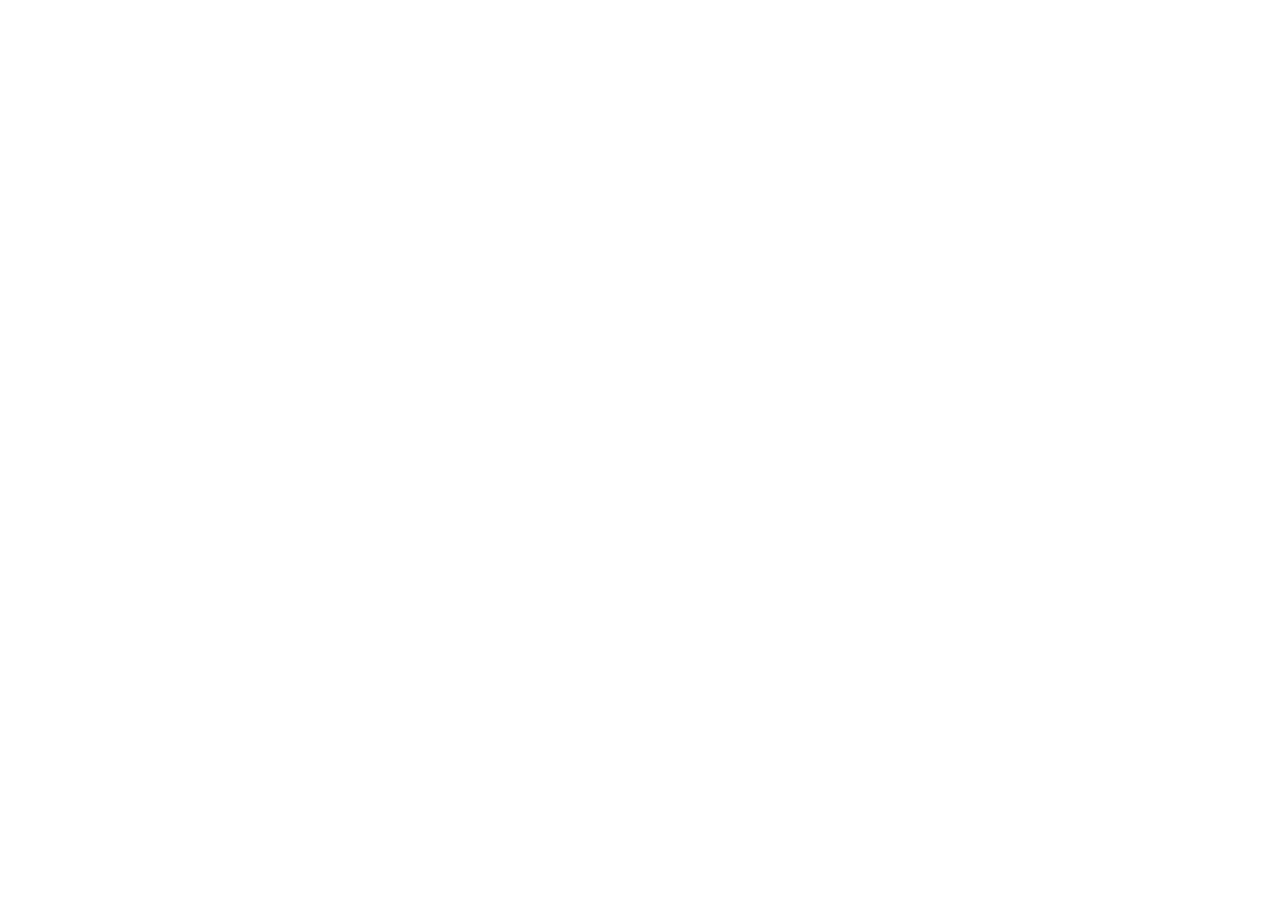
==== commit d30ad258: "Add web app entry page, icons and config" ====
--- a/index.html
+++ b/index.html
@@ -1,7490 +1,17 @@
 <!DOCTYPE html>
-<!--
-  Brainrot Pomodoro: interactive prototype (team RAM Ranch, CS 324)
-
-  This file is generated by build.sh from src/. Sections, in order:
-    STYLES   prototype.css (page and demo tools), app.css (the app; uses theme tokens only)
-    MARKUP   the page: device area, Prototype controls panel, notifications, screen gallery
-    SCRIPTS  core → copy → theme engine → themes → shop → data → app → actions → UI → screens → prototype
-
-  Demo login: tungtung@ramranch.app / pomodoro123
--->
+<!-- Pomodoro app. Everything inside #app is drawn by src/main.js. -->
 <html lang="en">
   <head>
     <meta charset="utf-8" />
     <meta name="viewport" content="width=device-width, initial-scale=1" />
-    <title>Brainrot Pomodoro: Interactive prototype</title>
-    <link rel="preconnect" href="https://fonts.googleapis.com" />
-    <link href="https://fonts.googleapis.com/css2?family=Inter:wght@400;500;600;700;800&display=swap" rel="stylesheet" />
-    <style>
-/* ---------- src/styles/prototype.css ---------- */
-/* ===================================================================
-   PROTOTYPE PAGE (not part of the app)
-   Page layout, device frames, mock OS notifications, the Prototype
-   controls panel and the screen gallery. Fixed colors on purpose: this
-   chrome should look the same whatever app theme is active.
-   =================================================================== */
-
-/* ---- Page layout ---- */
-* {
-  box-sizing: border-box;
-}
-html,
-body {
-  margin: 0;
-  min-height: 100%;
-}
-body {
-  font-family:
-    Inter,
-    system-ui,
-    -apple-system,
-    "Segoe UI",
-    Roboto,
-    sans-serif;
-  background: #d5dae1;
-  color: #1f2328;
-}
-button {
-  font: inherit;
-  color: inherit;
-}
-[hidden] {
-  display: none !important;
-}
-.stage {
-  display: flex;
-  min-height: 100vh;
-}
-.desk {
-  flex: 1;
-  min-width: 0;
-  padding: 32px;
-  display: flex;
-  flex-wrap: wrap;
-  gap: 24px;
-  align-content: flex-start;
-  justify-content: center;
-  align-items: flex-start;
-  background: radial-gradient(circle at 20% 10%, #e9edf2, #d5dae1 60%);
-}
-
-/* ---- App popup frame (400 × 600, like the extension popup) ---- */
-.popup {
-  position: absolute;
-  top: 6px;
-  right: 10px;
-  width: 400px;
-  height: 600px;
-  border-radius: 12px;
-  overflow: hidden;
-  box-shadow:
-    0 14px 34px rgba(0, 0, 0, 0.24),
-    0 0 0 1px rgba(0, 0, 0, 0.08);
-  background: var(--bg);
-}
-
-/* ---- Mock OS notifications ---- */
-.sysnotes {
-  position: fixed;
-  right: 336px;
-  bottom: 20px;
-  z-index: 80;
-  display: flex;
-  flex-direction: column;
-  gap: 8px;
-  width: 272px;
-}
-.sysnote {
-  background: #f8f9fb;
-  color: #1f2328;
-  border: 1px solid #cfd5dd;
-  border-radius: 12px;
-  box-shadow: 0 10px 30px rgba(0, 0, 0, 0.22);
-  padding: 12px 14px;
-  font-size: 13px;
-  animation: snin 0.25s ease-out;
-}
-@keyframes snin {
-  from {
-    transform: translateX(30px);
-    opacity: 0;
-  }
-}
-.sn-app {
-  display: flex;
-  align-items: center;
-  gap: 6px;
-  font-size: 11.5px;
-  color: #5b6370;
-  font-weight: 600;
-}
-.sn-app .tomato {
-  width: 14px;
-  height: 14px;
-}
-.sn-dev {
-  font-weight: 400;
-}
-.sn-x {
-  margin-left: auto;
-  border: 0;
-  background: none;
-  font-size: 16px;
-  line-height: 1;
-  cursor: pointer;
-  color: #5b6370;
-  width: 28px;
-  height: 28px;
-  border-radius: 6px;
-}
-.sn-title {
-  font-weight: 700;
-  margin-top: 4px;
-}
-.sn-body {
-  color: #3f4652;
-  margin-top: 2px;
-}
-
-/* ---- Prototype controls panel ---- */
-.controls {
-  width: 316px;
-  flex: 0 0 316px;
-  background: #fff;
-  border-left: 1px solid #c3c9d1;
-  padding: 18px 18px 28px;
-  position: sticky;
-  top: 0;
-  height: 100vh;
-  overflow-y: auto;
-  font-size: 13px;
-  color: #1f2328;
-}
-.controls.collapsed {
-  flex-basis: 56px;
-  width: 56px;
-  padding: 12px 8px;
-}
-.controls.collapsed #controls-body,
-.controls.collapsed .ctl-intro {
-  display: none;
-}
-.ctl-head {
-  display: flex;
-  justify-content: space-between;
-  gap: 8px;
-  align-items: flex-start;
-}
-.ctl-kicker {
-  display: inline-block;
-  font-size: 10.5px;
-  font-weight: 800;
-  letter-spacing: 0.08em;
-  text-transform: uppercase;
-  background: #fff3c4;
-  color: #6b4e00;
-  border-radius: 4px;
-  padding: 2px 6px;
-}
-.controls h2 {
-  font-size: 16px;
-  margin: 6px 0 4px;
-}
-.ctl-intro {
-  color: #59616c;
-  margin: 0 0 6px;
-}
-.ctl-collapse {
-  border: 1px solid #c3c9d1;
-  background: #fff;
-  border-radius: 6px;
-  padding: 4px 8px;
-  cursor: pointer;
-  font-size: 12px;
-}
-.ctl {
-  border-top: 1px solid #e5e7eb;
-  padding: 12px 0;
-}
-.ctl h3 {
-  font-size: 12px;
-  text-transform: uppercase;
-  letter-spacing: 0.06em;
-  color: #59616c;
-  margin: 0 0 8px;
-}
-.ctl-seg {
-  display: flex;
-  flex-wrap: wrap;
-  gap: 6px;
-  margin-bottom: 8px;
-}
-.ctl-seg label {
-  display: inline-flex;
-  align-items: center;
-  gap: 6px;
-  border: 1px solid #c3c9d1;
-  border-radius: 999px;
-  padding: 5px 10px;
-  cursor: pointer;
-}
-.ctl-seg label:has(input:checked) {
-  background: #1f2328;
-  color: #fff;
-  border-color: #1f2328;
-}
-.ctl-seg input {
-  margin: 0;
-  accent-color: #1f2328;
-}
-.ctl button.cb {
-  display: block;
-  width: 100%;
-  text-align: left;
-  border: 1px solid #c3c9d1;
-  background: #fff;
-  border-radius: 8px;
-  padding: 8px 10px;
-  cursor: pointer;
-  margin-bottom: 6px;
-  font-weight: 600;
-}
-.ctl button.cb:hover {
-  background: #f3f5f8;
-}
-.ctl button.cb.primary {
-  background: #1f2328;
-  color: #fff;
-  border-color: #1f2328;
-}
-.ctl button.cb.danger {
-  color: #b42318;
-}
-.ctl select {
-  width: 100%;
-  padding: 7px;
-  border: 1px solid #c3c9d1;
-  border-radius: 8px;
-  font: inherit;
-}
-.ctl-note {
-  font-size: 12px;
-  color: #59616c;
-  margin: 4px 0 0;
-}
-.ctl-status {
-  min-height: 20px;
-  font-size: 12px;
-  font-weight: 600;
-  color: #15803d;
-}
-
-/* ---- Screen gallery ---- */
-.gallery {
-  position: fixed;
-  inset: 0;
-  z-index: 100;
-  background: #e6e9ee;
-  overflow: auto;
-  padding: 20px 28px 60px;
-}
-.gal-head {
-  position: sticky;
-  top: -20px;
-  z-index: 2;
-  background: #e6e9ee;
-  display: flex;
-  align-items: center;
-  gap: 16px;
-  padding: 14px 0;
-  border-bottom: 1px solid #c3c9d1;
-  margin-bottom: 20px;
-}
-.gal-head h2 {
-  margin: 0;
-  font-size: 20px;
-}
-.gal-head p {
-  margin: 0;
-  color: #59616c;
-  flex: 1;
-}
-.gal-head button {
-  border: 0;
-  background: #1f2328;
-  color: #fff;
-  border-radius: 8px;
-  padding: 9px 14px;
-  font-weight: 600;
-  cursor: pointer;
-}
-.gal-grid {
-  display: grid;
-  grid-template-columns: repeat(auto-fill, 400px);
-  gap: 28px 24px;
-  justify-content: center;
-}
-.gal-item {
-  margin: 0;
-}
-.gal-item figcaption {
-  font-size: 13px;
-  font-weight: 700;
-  color: #3f4652;
-  margin-bottom: 8px;
-}
-.gal-item .popup {
-  position: relative;
-  top: 0;
-  right: 0;
-}
-
-/* ---- Narrow screens: controls panel moves below the app ---- */
-@media (max-width: 980px) {
-  .stage {
-    flex-direction: column;
-  }
-  .controls {
-    width: auto;
-    flex: none;
-    height: auto;
-    position: static;
-    border-left: 0;
-    border-top: 1px solid #c3c9d1;
-  }
-  .sysnotes {
-    right: 16px;
-  }
-}
-
-/* ---- Device frames ---- */
-.dev {
-  display: flex;
-  flex-direction: column;
-  gap: 8px;
-}
-.dev-cap {
-  display: flex;
-  align-items: center;
-  justify-content: space-between;
-  gap: 8px;
-  font-size: 12px;
-  font-weight: 700;
-  color: #3f4652;
-}
-.dev-cap button {
-  font-size: 12px;
-  border: 1px solid #9aa3ae;
-  background: #fff;
-  border-radius: 6px;
-  padding: 4px 10px;
-  cursor: pointer;
-}
-.dev .popup {
-  position: relative;
-  top: 0;
-  right: 0;
-}
-.dev-cap button:focus-visible {
-  outline: 3px solid #2563eb;
-  outline-offset: 2px;
-}
-
-/* ---------- src/styles/app.css ---------- */
-/* ===================================================================
-   APP STYLES
-   Every color, font, radius, shadow and timing here comes from a theme
-   token (var(--token)). To restyle the app, change a theme, not this file.
-   Theme-specific extras go in the theme's own `css`.
-   =================================================================== */
-
-/* ---- Base ---- */
-.app {
-  position: relative;
-  height: 100%;
-  display: flex;
-  flex-direction: column;
-  background: var(--bg);
-  color: var(--text);
-  font-family: var(--font-body);
-  font-size: 14px;
-  line-height: 1.45;
-  color-scheme: var(--scheme);
-}
-.app h1,
-.app h2,
-.app h3 {
-  font-family: var(--font-display);
-  margin: 0;
-}
-.app p {
-  margin: 0;
-}
-.sr-only {
-  position: absolute !important;
-  width: 1px;
-  height: 1px;
-  padding: 0;
-  margin: -1px;
-  overflow: hidden;
-  clip: rect(0, 0, 0, 0);
-  white-space: nowrap;
-  border: 0;
-}
-.popup :focus-visible {
-  outline: 3px solid var(--focus-ring);
-  outline-offset: 2px;
-}
-.muted {
-  color: var(--text-muted);
-}
-.small {
-  font-size: 12px;
-}
-.center {
-  text-align: center;
-}
-svg.i {
-  width: 18px;
-  height: 18px;
-  flex: 0 0 auto;
-  stroke: currentColor;
-  fill: none;
-  stroke-width: 2;
-  stroke-linecap: round;
-  stroke-linejoin: round;
-}
-
-/* ---- Header, popovers and tab bar ---- */
-.hdr {
-  flex: 0 0 52px;
-  display: flex;
-  align-items: center;
-  gap: 8px;
-  padding: 0 10px 0 14px;
-  background: var(--surface);
-  border-bottom: 1px solid var(--border);
-  position: relative;
-}
-.logo {
-  display: flex;
-  align-items: center;
-  gap: 8px;
-  flex: 1;
-  min-width: 0;
-  font-family: var(--font-display);
-  font-weight: 800;
-  font-size: 15px;
-  white-space: nowrap;
-}
-.logo .tomato {
-  width: 22px;
-  height: 22px;
-}
-.sync-ind {
-  display: inline-flex;
-  align-items: center;
-  gap: 5px;
-  height: 34px;
-  padding: 0 10px;
-  border-radius: var(--radius-full);
-  border: 1px solid var(--border);
-  background: var(--surface);
-  font-size: 12px;
-  font-weight: 600;
-  color: var(--text-muted);
-  cursor: pointer;
-}
-.sync-ind svg.i {
-  width: 16px;
-  height: 16px;
-}
-.sync-synced svg {
-  color: var(--success);
-}
-.sync-offline {
-  color: var(--warning);
-}
-.sync-failed {
-  color: var(--danger);
-  background: var(--danger-bg);
-}
-.avatar {
-  width: 36px;
-  height: 36px;
-  border-radius: 50%;
-  border: 0;
-  background: var(--primary);
-  color: var(--on-primary);
-  font-weight: 800;
-  font-size: 13px;
-  cursor: pointer;
-}
-.popover {
-  position: absolute;
-  top: 56px;
-  right: 10px;
-  z-index: 30;
-  width: 280px;
-  background: var(--surface-raised);
-  border: 1px solid var(--border);
-  border-radius: var(--radius-md);
-  box-shadow: var(--shadow-md);
-  padding: 14px;
-}
-.popover.menu-pop {
-  width: 230px;
-  padding: 6px;
-}
-.pop-head {
-  padding: 6px 10px 8px;
-  border-bottom: 1px solid var(--border);
-  margin-bottom: 4px;
-}
-.pop-title {
-  display: flex;
-  align-items: center;
-  gap: 8px;
-  font-weight: 700;
-  margin-bottom: 6px;
-}
-.mi {
-  display: flex;
-  align-items: center;
-  gap: 10px;
-  width: 100%;
-  min-height: 38px;
-  padding: 0 10px;
-  border: 0;
-  background: none;
-  border-radius: var(--radius-sm);
-  cursor: pointer;
-  text-align: left;
-  font-weight: 500;
-}
-.mi:hover {
-  background: var(--surface-sunken);
-}
-.mi.danger {
-  color: var(--danger);
-}
-.content {
-  flex: 1;
-  overflow-y: auto;
-  padding: 14px 16px 18px;
-  position: relative;
-}
-.center-col {
-  display: flex;
-  flex-direction: column;
-  align-items: center;
-  justify-content: center;
-  gap: 10px;
-  text-align: center;
-}
-.tabbar {
-  flex: 0 0 58px;
-  display: flex;
-  background: var(--surface);
-  border-top: 1px solid var(--border);
-}
-.tab {
-  flex: 1;
-  border: 0;
-  background: none;
-  color: var(--text-muted);
-  display: flex;
-  flex-direction: column;
-  align-items: center;
-  justify-content: center;
-  gap: 3px;
-  font-size: 12px;
-  font-weight: 600;
-  cursor: pointer;
-  position: relative;
-}
-.tab svg.i {
-  width: 20px;
-  height: 20px;
-}
-.tab:hover {
-  color: var(--text);
-}
-.tab:disabled {
-  opacity: 0.45;
-  cursor: default;
-}
-.tab[aria-current="page"] {
-  color: var(--primary);
-}
-.tab[aria-current="page"]::before {
-  content: "";
-  position: absolute;
-  top: 0;
-  left: 28%;
-  right: 28%;
-  height: 3px;
-  border-radius: 0 0 3px 3px;
-  background: var(--primary);
-}
-
-/* ---- Buttons ---- */
-.btn {
-  display: inline-flex;
-  align-items: center;
-  justify-content: center;
-  gap: 6px;
-  min-height: 36px;
-  padding: 0 14px;
-  border-radius: var(--radius-sm);
-  border: 1px solid var(--border-strong);
-  background: var(--surface);
-  color: var(--text);
-  font-weight: 600;
-  font-size: 14px;
-  cursor: pointer;
-  white-space: nowrap;
-  transition:
-    background var(--duration-fast) var(--easing),
-    filter var(--duration-fast);
-}
-.btn:hover:not(:disabled) {
-  background: var(--surface-sunken);
-}
-.btn:disabled {
-  opacity: 0.45;
-  cursor: not-allowed;
-}
-.btn-primary,
-.btn-primary:hover:not(:disabled) {
-  background: var(--primary);
-  color: var(--on-primary);
-  border-color: transparent;
-}
-.btn-mode,
-.btn-mode:hover:not(:disabled) {
-  background: var(--mode);
-  color: var(--on-mode);
-  border-color: transparent;
-}
-.btn-danger,
-.btn-danger:hover:not(:disabled) {
-  background: var(--danger);
-  color: var(--on-danger);
-  border-color: transparent;
-}
-.btn-primary:hover:not(:disabled),
-.btn-mode:hover:not(:disabled),
-.btn-danger:hover:not(:disabled) {
-  filter: brightness(0.93);
-}
-.btn-danger-outline {
-  color: var(--danger);
-  border-color: color-mix(in srgb, var(--danger) 50%, var(--border));
-}
-.btn-ghost {
-  background: transparent;
-  border-color: transparent;
-}
-.btn-sm {
-  font-size: 13px;
-  padding: 0 10px;
-}
-.btn-tall {
-  min-height: 44px;
-}
-.btn-block {
-  width: 100%;
-}
-.btn-lg {
-  min-height: 52px;
-  min-width: 148px;
-  padding: 0 26px;
-  font-size: 16px;
-  border-radius: var(--radius-full);
-}
-.btn-pill {
-  min-height: 44px;
-  border-radius: var(--radius-full);
-  padding: 0 14px;
-}
-.btn-link {
-  border: 0;
-  background: none;
-  color: var(--primary);
-  font-weight: 600;
-  padding: 2px 0;
-  cursor: pointer;
-  text-decoration: underline;
-  text-underline-offset: 2px;
-  font-size: inherit;
-}
-.icon-btn {
-  width: 36px;
-  height: 36px;
-  display: inline-flex;
-  align-items: center;
-  justify-content: center;
-  border: 0;
-  background: transparent;
-  border-radius: var(--radius-sm);
-  color: var(--text-muted);
-  cursor: pointer;
-  flex: 0 0 auto;
-  padding: 0;
-}
-.icon-btn:hover:not(:disabled) {
-  background: var(--surface-sunken);
-  color: var(--text);
-}
-
-/* ---- Spinner ---- */
-.spinner {
-  width: 16px;
-  height: 16px;
-  border: 2px solid currentColor;
-  border-right-color: transparent;
-  border-radius: 50%;
-  display: inline-block;
-  animation: spin 0.8s linear infinite;
-}
-.spinner.lg {
-  width: 32px;
-  height: 32px;
-  border-width: 3px;
-  color: var(--primary);
-}
-@keyframes spin {
-  to {
-    transform: rotate(360deg);
-  }
-}
-.spin {
-  animation: spin 1s linear infinite;
-}
-
-/* ---- Form fields ---- */
-.field {
-  display: flex;
-  flex-direction: column;
-  gap: 6px;
-  margin: 0 0 14px;
-  border: 0;
-  padding: 0;
-  min-width: 0;
-}
-.field > label,
-.field legend {
-  font-weight: 600;
-  font-size: 13px;
-  padding: 0;
-  margin-bottom: 6px;
-}
-fieldset.field legend {
-  margin-bottom: 6px;
-}
-.input {
-  width: 100%;
-  min-height: 40px;
-  padding: 8px 12px;
-  border: 1px solid var(--border-strong);
-  border-radius: var(--radius-sm);
-  background: var(--surface);
-  color: var(--text);
-  font: inherit;
-}
-.input::placeholder {
-  color: var(--text-muted);
-}
-.input:focus {
-  outline: none;
-  border-color: var(--focus-ring);
-  box-shadow: 0 0 0 3px color-mix(in srgb, var(--focus-ring) 30%, transparent);
-}
-.input.invalid {
-  border-color: var(--danger);
-}
-.input[readonly] {
-  background: var(--surface-sunken);
-  color: var(--text-muted);
-}
-textarea.input {
-  resize: vertical;
-  min-height: 70px;
-}
-.err {
-  display: flex;
-  align-items: flex-start;
-  gap: 6px;
-  color: var(--danger);
-  font-size: 12.5px;
-  font-weight: 500;
-}
-.err svg.i {
-  width: 15px;
-  height: 15px;
-  margin-top: 1px;
-}
-.hint {
-  font-size: 12.5px;
-  color: var(--text-muted);
-}
-.pw-wrap {
-  position: relative;
-}
-.pw-wrap .input {
-  padding-right: 44px;
-}
-.pw-wrap .icon-btn {
-  position: absolute;
-  right: 2px;
-  top: 2px;
-}
-.field-foot {
-  display: flex;
-  justify-content: space-between;
-  gap: 8px;
-  align-items: flex-start;
-}
-.counter {
-  font-size: 12px;
-  color: var(--text-muted);
-  font-variant-numeric: tabular-nums;
-  white-space: nowrap;
-}
-
-/* ---- Auth screens ---- */
-.auth {
-  height: 100%;
-  overflow-y: auto;
-  background: var(--bg);
-  color: var(--text);
-  font-family: var(--font-body);
-  font-size: 14px;
-  line-height: 1.45;
-  padding: 22px 26px 20px;
-  color-scheme: var(--scheme);
-}
-.auth-brand {
-  display: flex;
-  flex-direction: column;
-  align-items: center;
-  gap: 2px;
-  margin-bottom: 16px;
-  text-align: center;
-}
-.auth-brand .tomato {
-  width: 40px;
-  height: 40px;
-}
-.auth-name {
-  font-family: var(--font-display);
-  font-weight: 800;
-  font-size: 18px;
-}
-.auth-tag {
-  font-size: 12.5px;
-  color: var(--text-muted);
-}
-.auth h1 {
-  font-family: var(--font-display);
-  font-size: 20px;
-  margin: 0 0 4px;
-}
-.auth-sub {
-  color: var(--text-muted);
-  margin: 0 0 16px;
-}
-.row-end {
-  display: flex;
-  justify-content: flex-end;
-  margin: -6px 0 14px;
-}
-.auth-alt {
-  text-align: center;
-  color: var(--text-muted);
-  font-size: 13px;
-  margin-top: 14px;
-}
-.demo-hint {
-  display: flex;
-  gap: 10px;
-  align-items: flex-start;
-  padding: 10px 12px;
-  border: 1px dashed var(--border-strong);
-  border-radius: var(--radius-sm);
-  font-size: 12.5px;
-  color: var(--text-muted);
-  margin-top: 14px;
-}
-.state-icon {
-  width: 56px;
-  height: 56px;
-  border-radius: 50%;
-  display: flex;
-  align-items: center;
-  justify-content: center;
-  background: var(--surface-sunken);
-}
-.state-icon svg.i {
-  width: 28px;
-  height: 28px;
-}
-.state-icon.danger {
-  background: var(--danger-bg);
-  color: var(--danger);
-}
-.state-icon.ok {
-  background: var(--success-bg);
-  color: var(--success);
-}
-
-/* ---- Banners ---- */
-.banner {
-  display: flex;
-  gap: 10px;
-  align-items: flex-start;
-  padding: 10px 8px 10px 12px;
-  border-radius: var(--radius-sm);
-  margin-bottom: 12px;
-  font-size: 13px;
-  border: 1px solid var(--border);
-  color: var(--text);
-}
-.banner > svg.i {
-  width: 18px;
-  height: 18px;
-  margin-top: 1px;
-}
-.banner-danger {
-  background: var(--danger-bg);
-  border-color: color-mix(in srgb, var(--danger) 35%, transparent);
-}
-.banner-danger > svg.i {
-  color: var(--danger);
-}
-.banner-warn {
-  background: var(--warning-bg);
-  border-color: color-mix(in srgb, var(--warning) 35%, transparent);
-}
-.banner-warn > svg.i {
-  color: var(--warning);
-}
-.banner-info {
-  background: var(--info-bg);
-  border-color: color-mix(in srgb, var(--info) 30%, transparent);
-}
-.banner-info > svg.i {
-  color: var(--info);
-}
-.banner-success {
-  background: var(--success-bg);
-  border-color: color-mix(in srgb, var(--success) 35%, transparent);
-}
-.banner-success > svg.i {
-  color: var(--success);
-}
-.banner .grow {
-  flex: 1;
-  min-width: 0;
-}
-.b-title {
-  font-weight: 700;
-}
-.b-list {
-  margin: 4px 0 0;
-  padding-left: 18px;
-}
-.banner-actions {
-  display: flex;
-  gap: 8px;
-  margin-top: 8px;
-  flex-wrap: wrap;
-}
-
-/* ---- Segmented controls ---- */
-.seg {
-  display: flex;
-  background: var(--surface-sunken);
-  border: 1px solid var(--border);
-  border-radius: var(--radius-full);
-  padding: 3px;
-  gap: 2px;
-}
-.seg-btn {
-  flex: 1;
-  min-height: 34px;
-  border: 0;
-  background: transparent;
-  border-radius: var(--radius-full);
-  font-weight: 600;
-  font-size: 13px;
-  color: var(--text-muted);
-  cursor: pointer;
-  padding: 0 10px;
-  white-space: nowrap;
-}
-.seg-btn:hover {
-  color: var(--text);
-}
-.seg-btn.on {
-  background: var(--surface);
-  color: var(--text);
-  box-shadow: var(--shadow-sm);
-}
-.seg-modes .seg-btn.on {
-  background: var(--mode);
-  color: var(--on-mode);
-}
-.seg-btn.pri-high.on {
-  background: var(--priority-high-bg);
-  color: var(--priority-high);
-}
-.seg-btn.pri-medium.on {
-  background: var(--priority-medium-bg);
-  color: var(--priority-medium);
-}
-.seg-btn.pri-low.on {
-  background: var(--priority-low-bg);
-  color: var(--priority-low);
-}
-
-/* ---- Timer ---- */
-.ring-wrap {
-  position: relative;
-  width: 200px;
-  height: 200px;
-  margin: 12px auto 2px;
-}
-.ring {
-  width: 100%;
-  height: 100%;
-  display: block;
-}
-.ring-track {
-  fill: none;
-  stroke: color-mix(in srgb, var(--mode) 16%, var(--surface-sunken));
-  stroke-width: 12;
-}
-.ring-prog {
-  fill: none;
-  stroke: var(--mode);
-  stroke-width: 12;
-  stroke-linecap: round;
-  transition: stroke-dashoffset 0.25s linear;
-}
-.ring-center {
-  position: absolute;
-  inset: 0;
-  display: flex;
-  flex-direction: column;
-  align-items: center;
-  justify-content: center;
-}
-.time {
-  font-family: var(--font-timer);
-  font-size: 52px;
-  font-weight: 700;
-  letter-spacing: -1.5px;
-  font-variant-numeric: tabular-nums;
-  line-height: 1;
-}
-.mode-label {
-  margin-top: 8px;
-  font-weight: 600;
-  color: var(--text-muted);
-}
-.mode-sub {
-  font-size: 11.5px;
-  color: var(--text-muted);
-  text-transform: uppercase;
-  letter-spacing: 0.06em;
-  margin-top: 2px;
-}
-.cycle {
-  display: flex;
-  flex-direction: column;
-  align-items: center;
-  gap: 6px;
-  margin: 2px 0 12px;
-}
-.cdots {
-  display: flex;
-  gap: 7px;
-}
-.cdots span {
-  width: 11px;
-  height: 11px;
-  border-radius: 50%;
-  border: 2px solid var(--mode);
-}
-.cdots span.on {
-  background: var(--mode);
-}
-.cycle-txt {
-  font-size: 12.5px;
-  color: var(--text-muted);
-  font-weight: 500;
-}
-.task-chip {
-  display: flex;
-  align-items: center;
-  gap: 8px;
-  width: 100%;
-  min-height: 44px;
-  padding: 0 12px;
-  border: 1px dashed var(--border-strong);
-  border-radius: var(--radius-md);
-  background: var(--surface);
-  cursor: pointer;
-  text-align: left;
-  color: var(--text-muted);
-}
-.task-chip.has {
-  border-style: solid;
-  color: var(--text);
-}
-.chip-txt {
-  flex: 1;
-  min-width: 0;
-  overflow: hidden;
-  text-overflow: ellipsis;
-  white-space: nowrap;
-  font-weight: 500;
-}
-.controls-row {
-  display: flex;
-  justify-content: center;
-  align-items: center;
-  gap: 10px;
-  margin-top: 14px;
-}
-.banner-compact {
-  align-items: center;
-  padding: 6px 6px 6px 12px;
-}
-.banner-compact .grow {
-  overflow: hidden;
-  text-overflow: ellipsis;
-  white-space: nowrap;
-}
-.spacer-btn {
-  width: 84px;
-}
-
-/* ---- Tasks ---- */
-.tasks-top {
-  display: flex;
-  gap: 8px;
-  align-items: center;
-  justify-content: space-between;
-  margin-bottom: 10px;
-}
-.sort-row {
-  display: flex;
-  align-items: center;
-  justify-content: flex-end;
-  gap: 8px;
-  margin-bottom: 8px;
-  font-size: 13px;
-  color: var(--text-muted);
-}
-.select {
-  min-height: 36px;
-  padding: 0 8px;
-  border: 1px solid var(--border-strong);
-  border-radius: var(--radius-sm);
-  background: var(--surface);
-  color: var(--text);
-  font: inherit;
-  font-size: 13px;
-}
-.task-list {
-  list-style: none;
-  margin: 0;
-  padding: 0;
-  display: flex;
-  flex-direction: column;
-  gap: 8px;
-}
-.task {
-  display: flex;
-  gap: 6px;
-  align-items: flex-start;
-  padding: 8px 4px 8px 6px;
-  background: var(--surface);
-  border: 1px solid var(--border);
-  border-radius: var(--radius-md);
-}
-.task.is-current {
-  border-color: var(--primary);
-  box-shadow: inset 3px 0 0 var(--primary);
-}
-.check {
-  flex: 0 0 36px;
-  width: 36px;
-  height: 36px;
-  border: 0;
-  background: none;
-  display: flex;
-  align-items: center;
-  justify-content: center;
-  cursor: pointer;
-  padding: 0;
-  border-radius: 50%;
-}
-.check .box {
-  width: 24px;
-  height: 24px;
-  border-radius: 50%;
-  border: 2px solid var(--border-strong);
-  display: flex;
-  align-items: center;
-  justify-content: center;
-  color: transparent;
-}
-.check .box svg.i {
-  width: 14px;
-  height: 14px;
-  stroke-width: 3;
-}
-.check:hover .box {
-  border-color: var(--success);
-  color: var(--success);
-}
-.check[aria-checked="true"] .box {
-  background: var(--success);
-  border-color: var(--success);
-  color: var(--surface);
-}
-.task-main {
-  flex: 1;
-  min-width: 0;
-  padding-top: 7px;
-}
-.task-title {
-  font-weight: 600;
-  overflow-wrap: anywhere;
-}
-.task.done .task-title {
-  text-decoration: line-through;
-  color: var(--text-muted);
-}
-.task-desc {
-  font-size: 12.5px;
-  color: var(--text-muted);
-  white-space: nowrap;
-  overflow: hidden;
-  text-overflow: ellipsis;
-}
-.task-meta {
-  display: flex;
-  flex-wrap: wrap;
-  gap: 6px 8px;
-  margin-top: 5px;
-  align-items: center;
-  font-size: 12px;
-  color: var(--text-muted);
-}
-.pill {
-  display: inline-flex;
-  align-items: center;
-  height: 22px;
-  padding: 0 8px;
-  border-radius: var(--radius-full);
-  font-size: 11.5px;
-  font-weight: 700;
-}
-.pill.pri-high {
-  color: var(--priority-high);
-  background: var(--priority-high-bg);
-}
-.pill.pri-medium {
-  color: var(--priority-medium);
-  background: var(--priority-medium-bg);
-}
-.pill.pri-low {
-  color: var(--priority-low);
-  background: var(--priority-low-bg);
-}
-.pill-current {
-  background: var(--primary);
-  color: var(--on-primary);
-}
-.due {
-  display: inline-flex;
-  align-items: center;
-  gap: 4px;
-  font-weight: 500;
-}
-.due svg.i {
-  width: 13px;
-  height: 13px;
-}
-.due.overdue {
-  color: var(--danger);
-  font-weight: 700;
-}
-.due.today {
-  color: var(--text);
-  font-weight: 700;
-}
-.menu-wrap {
-  position: relative;
-}
-.menu {
-  position: absolute;
-  right: 0;
-  top: 38px;
-  z-index: 20;
-  min-width: 170px;
-  background: var(--surface-raised);
-  border: 1px solid var(--border);
-  border-radius: var(--radius-md);
-  box-shadow: var(--shadow-md);
-  padding: 6px;
-}
-.empty {
-  display: flex;
-  flex-direction: column;
-  align-items: center;
-  text-align: center;
-  gap: 10px;
-  padding: 36px 20px;
-  color: var(--text-muted);
-}
-.empty-emoji {
-  font-size: 40px;
-  line-height: 1;
-}
-.empty h2 {
-  font-size: 16px;
-  color: var(--text);
-}
-
-/* ---- Stats ---- */
-.cards3 {
-  display: grid;
-  grid-template-columns: repeat(3, 1fr);
-  gap: 8px;
-  margin-bottom: 12px;
-}
-.stat {
-  background: var(--surface);
-  border: 1px solid var(--border);
-  border-radius: var(--radius-md);
-  padding: 10px;
-}
-.stat-v {
-  font-family: var(--font-display);
-  font-size: 21px;
-  font-weight: 800;
-  font-variant-numeric: tabular-nums;
-}
-.stat-l {
-  font-size: 12px;
-  color: var(--text-muted);
-  font-weight: 500;
-}
-.card {
-  background: var(--surface);
-  border: 1px solid var(--border);
-  border-radius: var(--radius-md);
-  padding: 14px;
-  margin-bottom: 12px;
-}
-.card-h {
-  display: flex;
-  justify-content: space-between;
-  align-items: baseline;
-  gap: 8px;
-  margin-bottom: 8px;
-}
-.card-h h2 {
-  font-size: 14px;
-}
-.sec-label {
-  font-size: 12px;
-  text-transform: uppercase;
-  letter-spacing: 0.06em;
-  color: var(--text-muted);
-  font-weight: 700;
-  margin: 2px 2px 8px;
-}
-.chart {
-  width: 100%;
-  height: auto;
-  display: block;
-}
-.bar rect.b {
-  fill: color-mix(in srgb, var(--mode-focus) 50%, var(--surface));
-}
-.bar.today rect.b {
-  fill: var(--mode-focus);
-}
-.bar text {
-  font-size: 11px;
-  fill: var(--text-muted);
-  font-family: var(--font-body);
-}
-.bar.today text.lbl {
-  fill: var(--text);
-  font-weight: 700;
-}
-.bar text.val {
-  opacity: 0;
-  fill: var(--text);
-  font-weight: 700;
-}
-.bar:hover text.val,
-.bar:focus text.val {
-  opacity: 1;
-}
-.bar:focus {
-  outline: none;
-}
-.bar rect.hit {
-  fill: transparent;
-}
-.bar:focus rect.hit {
-  stroke: var(--focus-ring);
-  stroke-width: 2;
-}
-.streak {
-  display: flex;
-  align-items: center;
-  gap: 12px;
-}
-.streak-emoji {
-  font-size: 30px;
-}
-.ach-grid {
-  list-style: none;
-  margin: 0;
-  padding: 0;
-  display: grid;
-  grid-template-columns: 1fr 1fr;
-  gap: 8px;
-}
-.ach {
-  display: flex;
-  gap: 8px;
-  align-items: center;
-  padding: 8px;
-  border: 1px solid var(--border);
-  border-radius: var(--radius-sm);
-  background: var(--surface-sunken);
-  position: relative;
-}
-.ach.on {
-  background: var(--surface);
-  border-color: color-mix(in srgb, var(--success) 45%, var(--border));
-}
-.ach-emoji {
-  font-size: 22px;
-}
-.ach:not(.on) .ach-emoji {
-  filter: grayscale(1);
-  opacity: 0.45;
-}
-.ach-name {
-  font-size: 12.5px;
-  font-weight: 600;
-  line-height: 1.25;
-}
-.pbar {
-  display: block;
-  height: 5px;
-  border-radius: 3px;
-  background: var(--border);
-  margin: 4px 0 2px;
-  overflow: hidden;
-}
-.pbar i {
-  display: block;
-  height: 100%;
-  background: var(--success);
-}
-
-/* ---- Settings ---- */
-.dur-row {
-  padding: 8px 0;
-  border-bottom: 1px solid var(--border);
-}
-.dur-line {
-  display: flex;
-  align-items: center;
-  justify-content: space-between;
-  gap: 8px;
-}
-.dur-line label {
-  font-weight: 600;
-}
-.stepper {
-  display: flex;
-  align-items: center;
-  gap: 2px;
-}
-.input.num {
-  width: 64px;
-  text-align: center;
-  min-height: 36px;
-  padding: 4px;
-}
-.unit {
-  font-size: 12px;
-  color: var(--text-muted);
-  margin-left: 4px;
-}
-.sw-row {
-  display: flex;
-  align-items: center;
-  justify-content: space-between;
-  gap: 12px;
-  padding: 10px 0;
-  border-bottom: 1px solid var(--border);
-}
-.card > .sw-row:last-child,
-.card > .dur-row:last-child {
-  border-bottom: 0;
-}
-.sw-txt label {
-  font-weight: 600;
-}
-.sw-txt .sub {
-  font-size: 12px;
-  color: var(--text-muted);
-}
-.switch {
-  appearance: none;
-  -webkit-appearance: none;
-  flex: 0 0 auto;
-  width: 44px;
-  height: 26px;
-  border-radius: 13px;
-  background: var(--border-strong);
-  position: relative;
-  cursor: pointer;
-  margin: 0;
-  transition: background var(--duration-fast);
-}
-.switch::after {
-  content: "";
-  position: absolute;
-  top: 3px;
-  left: 3px;
-  width: 20px;
-  height: 20px;
-  border-radius: 50%;
-  background: #fff;
-  box-shadow: 0 1px 2px rgba(0, 0, 0, 0.35);
-  transition: transform var(--duration-fast) var(--easing);
-}
-.switch:checked {
-  background: var(--primary);
-}
-.switch:checked::after {
-  transform: translateX(18px);
-}
-.time-row {
-  display: flex;
-  align-items: center;
-  justify-content: space-between;
-  padding: 0 0 10px;
-  border-bottom: 1px solid var(--border);
-}
-.theme-grid {
-  display: grid;
-  grid-template-columns: 1fr 1fr;
-  gap: 8px;
-  margin-bottom: 6px;
-}
-.theme-card {
-  display: flex;
-  flex-direction: column;
-  align-items: flex-start;
-  gap: 4px;
-  padding: 10px;
-  border: 2px solid var(--border);
-  border-radius: var(--radius-md);
-  background: var(--surface);
-  cursor: pointer;
-  text-align: left;
-}
-.theme-card.on {
-  border-color: var(--primary);
-}
-.swatch {
-  display: flex;
-  border-radius: 6px;
-  overflow: hidden;
-  border: 1px solid var(--border);
-  width: 100%;
-  height: 22px;
-}
-.swatch i {
-  flex: 1;
-}
-.tc-name {
-  font-weight: 700;
-  font-size: 13px;
-}
-.tc-desc {
-  font-size: 11.5px;
-  color: var(--text-muted);
-}
-
-/* ---- Aura and Shop ---- */
-.aura-card {
-  display: flex;
-  align-items: center;
-  gap: 12px;
-  background: linear-gradient(135deg, color-mix(in srgb, var(--primary) 12%, var(--surface)), var(--surface));
-}
-.aura-emoji {
-  font-size: 30px;
-  line-height: 1;
-}
-.aura-v {
-  font-family: var(--font-display);
-  font-size: 26px;
-  font-weight: 800;
-  font-variant-numeric: tabular-nums;
-  line-height: 1.1;
-}
-.avatar {
-  padding: 0;
-  overflow: hidden;
-}
-.av {
-  display: flex;
-  width: 100%;
-  height: 100%;
-  align-items: center;
-  justify-content: center;
-  border-radius: 50%;
-}
-.av-emoji {
-  font-size: 19px;
-}
-.avatar-lg.av-emoji {
-  font-size: 28px;
-}
-.shop-bal {
-  display: flex;
-  align-items: center;
-  gap: 8px;
-  padding: 10px 12px;
-  margin-bottom: 10px;
-  border-radius: var(--radius-md);
-  background: linear-gradient(135deg, color-mix(in srgb, var(--primary) 14%, var(--surface)), var(--surface));
-  border: 1px solid var(--border);
-  font-size: 15px;
-}
-.shop-thumb {
-  width: 40px;
-  height: 40px;
-  flex: 0 0 40px;
-  display: flex;
-  align-items: center;
-  justify-content: center;
-  font-size: 22px;
-  border-radius: var(--radius-sm);
-  background: var(--surface-sunken);
-}
-.av-ini {
-  border-radius: 50%;
-  background: var(--primary);
-  color: var(--on-primary);
-  font-weight: 800;
-  font-size: 14px;
-}
-.shop-acts {
-  display: flex;
-  align-items: center;
-  gap: 2px;
-  flex: 0 0 auto;
-  margin-left: auto;
-}
-.shop-item .grow {
-  flex: 1;
-}
-.tab span {
-  font-size: 11.5px;
-}
-.shop-list {
-  list-style: none;
-  margin: 0;
-  padding: 0;
-  display: flex;
-  flex-direction: column;
-  gap: 8px;
-}
-.shop-item {
-  display: flex;
-  align-items: center;
-  gap: 10px;
-  padding: 10px;
-  border: 1px solid var(--border);
-  border-radius: var(--radius-sm);
-  background: var(--surface);
-}
-.sw-mini {
-  width: 40px;
-  height: 40px;
-  flex: 0 0 40px;
-  flex-direction: column;
-}
-.tag {
-  display: inline-block;
-  font-size: 10.5px;
-  font-weight: 700;
-  text-transform: uppercase;
-  letter-spacing: 0.04em;
-  padding: 2px 6px;
-  border-radius: 4px;
-  background: var(--surface-sunken);
-  color: var(--text-muted);
-  vertical-align: middle;
-  white-space: nowrap;
-}
-.card-h h2:focus {
-  outline: none;
-}
-.info-line {
-  display: flex;
-  gap: 8px;
-  align-items: flex-start;
-  font-size: 12.5px;
-  color: var(--text-muted);
-  padding: 8px 0;
-}
-.info-line svg.i {
-  width: 15px;
-  height: 15px;
-  margin-top: 2px;
-}
-
-/* ---- Unsaved settings bar ---- */
-.sbar {
-  flex: 0 0 auto;
-  display: flex;
-  align-items: center;
-  justify-content: space-between;
-  gap: 8px;
-  padding: 8px 12px;
-  background: var(--surface-raised);
-  border-top: 1px solid var(--border);
-  box-shadow: 0 -6px 16px rgba(0, 0, 0, 0.08);
-  font-weight: 600;
-  font-size: 13px;
-}
-.sbar > span {
-  display: flex;
-  align-items: center;
-  gap: 6px;
-}
-.sbar > span svg {
-  color: var(--warning);
-}
-.sbar > div {
-  display: flex;
-  gap: 6px;
-}
-
-/* ---- Profile ---- */
-.sub-hdr {
-  display: flex;
-  align-items: center;
-  gap: 6px;
-  margin: -4px 0 12px;
-}
-.sub-hdr h1 {
-  font-size: 17px;
-}
-.profile-card {
-  display: flex;
-  gap: 12px;
-  align-items: center;
-}
-.avatar-lg {
-  width: 52px;
-  height: 52px;
-  flex: 0 0 52px;
-  border-radius: 50%;
-  background: var(--primary);
-  color: var(--on-primary);
-  display: flex;
-  align-items: center;
-  justify-content: center;
-  font-weight: 800;
-  font-size: 18px;
-}
-.p-name {
-  font-weight: 700;
-  font-size: 15px;
-}
-
-/* ---- Dialogs and sheets ---- */
-.backdrop {
-  position: absolute;
-  inset: 0;
-  z-index: 40;
-  background: rgba(10, 10, 12, 0.45);
-  display: flex;
-  align-items: flex-end;
-  justify-content: center;
-}
-.backdrop.center {
-  align-items: center;
-  padding: 18px;
-}
-.backdrop.top {
-  z-index: 50;
-  align-items: center;
-  padding: 22px;
-}
-.sheet {
-  width: 100%;
-  max-height: 94%;
-  display: flex;
-  flex-direction: column;
-  background: var(--surface-raised);
-  border-radius: var(--radius-lg) var(--radius-lg) 0 0;
-  box-shadow: var(--shadow-md);
-  animation: up var(--duration-base) var(--easing);
-}
-.sheet form {
-  display: flex;
-  flex-direction: column;
-  min-height: 0;
-  flex: 1;
-}
-.sheet-hdr {
-  display: flex;
-  align-items: center;
-  justify-content: space-between;
-  padding: 12px 8px 6px 16px;
-}
-.sheet-hdr h2 {
-  font-size: 16px;
-}
-.sheet-body {
-  padding: 6px 16px 4px;
-  overflow-y: auto;
-  flex: 1;
-}
-.sheet-foot {
-  display: flex;
-  justify-content: flex-end;
-  gap: 8px;
-  padding: 10px 16px 14px;
-  border-top: 1px solid var(--border);
-}
-.dialog {
-  width: 100%;
-  max-height: 100%;
-  display: flex;
-  flex-direction: column;
-  background: var(--surface-raised);
-  border-radius: var(--radius-lg);
-  box-shadow: var(--shadow-md);
-  animation: pop var(--duration-base) var(--easing);
-}
-.dialog-sm {
-  padding: 18px;
-}
-.dialog-sm h2 {
-  font-size: 16px;
-  margin-bottom: 6px;
-}
-.dialog-foot {
-  display: flex;
-  justify-content: flex-end;
-  gap: 8px;
-  margin-top: 16px;
-}
-@keyframes up {
-  from {
-    transform: translateY(24px);
-    opacity: 0;
-  }
-}
-@keyframes pop {
-  from {
-    transform: scale(0.95);
-    opacity: 0;
-  }
-}
-.chips {
-  display: flex;
-  flex-wrap: wrap;
-  gap: 6px;
-  margin-bottom: 8px;
-}
-.chip {
-  min-height: 36px;
-  padding: 0 12px;
-  border: 1px solid var(--border-strong);
-  border-radius: var(--radius-full);
-  background: var(--surface);
-  cursor: pointer;
-  font-weight: 600;
-  font-size: 12.5px;
-}
-.chip[aria-pressed="true"] {
-  background: var(--text);
-  color: var(--surface);
-  border-color: var(--text);
-}
-.picker-sort {
-  display: flex;
-  align-items: center;
-  gap: 8px;
-  padding: 0 16px 10px;
-  font-size: 13px;
-  color: var(--text-muted);
-}
-.pick-list {
-  list-style: none;
-  margin: 0;
-  padding: 0 10px 4px;
-  display: flex;
-  flex-direction: column;
-  gap: 4px;
-  overflow-y: auto;
-}
-.pick {
-  display: flex;
-  align-items: center;
-  gap: 10px;
-  width: 100%;
-  min-height: 48px;
-  padding: 8px 10px;
-  border: 1px solid transparent;
-  border-radius: var(--radius-sm);
-  background: none;
-  cursor: pointer;
-  text-align: left;
-}
-.pick:hover {
-  background: var(--surface-sunken);
-}
-.pick[aria-pressed="true"] {
-  border-color: var(--primary);
-  background: color-mix(in srgb, var(--primary) 8%, var(--surface));
-}
-.radio {
-  width: 18px;
-  height: 18px;
-  border-radius: 50%;
-  border: 2px solid var(--border-strong);
-  flex: 0 0 auto;
-}
-.pick[aria-pressed="true"] .radio {
-  border: 5px solid var(--primary);
-}
-.pick-main {
-  flex: 1;
-  min-width: 0;
-}
-.pick-title {
-  font-weight: 600;
-}
-
-/* ---- Alerts and toasts ---- */
-.toast-layer {
-  position: absolute;
-  inset: 0;
-  pointer-events: none;
-  z-index: 60;
-  font-family: var(--font-body);
-  font-size: 14px;
-  line-height: 1.4;
-  color: var(--text);
-}
-.toast-layer > * {
-  pointer-events: auto;
-}
-.toasts {
-  position: absolute;
-  left: 12px;
-  right: 12px;
-  bottom: 70px;
-  display: flex;
-  flex-direction: column;
-  gap: 6px;
-}
-.toast {
-  display: flex;
-  align-items: center;
-  gap: 8px;
-  padding: 6px 4px 6px 12px;
-  border-radius: var(--radius-md);
-  background: var(--text);
-  color: var(--surface);
-  font-size: 13px;
-  font-weight: 500;
-  box-shadow: var(--shadow-md);
-  animation: up var(--duration-base) var(--easing);
-}
-.toast .msg {
-  flex: 1;
-}
-.toast .icon-btn {
-  color: inherit;
-  width: 32px;
-  height: 32px;
-}
-.alert-card {
-  position: absolute;
-  left: 12px;
-  right: 12px;
-  top: 60px;
-  display: flex;
-  gap: 12px;
-  padding: 14px;
-  border-radius: var(--radius-lg);
-  background: var(--surface-raised);
-  border: 2px solid var(--mode);
-  box-shadow: var(--shadow-md);
-  animation: pop var(--duration-base) var(--easing);
-}
-.alert-emoji {
-  font-size: 30px;
-  line-height: 1;
-}
-.alert-title {
-  font-weight: 800;
-  font-size: 15px;
-}
-.alert-text {
-  color: var(--text-muted);
-  margin-top: 2px;
-}
-.alert-actions {
-  display: flex;
-  gap: 8px;
-  margin-top: 10px;
-}
-
-/* ---- Theme decorations and reduced motion ---- */
-.deco {
-  pointer-events: none;
-}
-[data-reduce-motion="true"] .popup *,
-[data-reduce-motion="true"] .popup *::after {
-  animation: none !important;
-  transition: none !important;
-}
-@media (prefers-reduced-motion: reduce) {
-  .popup *,
-  .popup *::after {
-    animation: none !important;
-    transition: none !important;
-  }
-}
-
-.shop-thumb.round {
-  border-radius: 50%;
-}
-
-    </style>
+    <title>Pomodoro</title>
+    <link rel="icon" type="image/png" sizes="32x32" href="icons/icon32.png" />
+    <link rel="apple-touch-icon" href="icons/icon128.png" />
+    <link rel="stylesheet" href="src/styles/app.css" />
   </head>
-
   <body>
-    <div class="stage">
-      <!-- The app (Device 1, and Device 2 when opened) is mounted here by the prototype script. -->
-      <main class="desk" id="desk" aria-label="Prototype canvas"></main>
-
-      <!-- Prototype controls: NOT part of the app. Used for demos, usability tests and screenshots. -->
-      <aside class="controls" id="controls" aria-label="Prototype controls">
-        <div class="ctl-head">
-          <div>
-            <span class="ctl-kicker">Prototype only</span>
-            <h2>Prototype controls</h2>
-          </div>
-          <button class="ctl-collapse" id="controls-collapse" aria-expanded="true" aria-controls="controls-body">Hide</button>
-        </div>
-        <p class="ctl-intro">Not part of the app. Use these to show states during design reviews and usability tests.</p>
-
-        <div id="controls-body">
-          <section class="ctl">
-            <h3>Timer speed</h3>
-            <div class="ctl-seg" role="radiogroup" aria-label="Timer speed">
-              <label><input type="radio" name="speed" value="1" />Real time</label>
-              <label><input type="radio" name="speed" value="60" />Demo (1 s = 1 min)</label>
-            </div>
-            <button class="cb" data-control="jump">Jump to last 5 seconds</button>
-          </section>
-
-          <section class="ctl">
-            <h3>Cloud sync</h3>
-            <div class="ctl-seg" role="radiogroup" aria-label="Sync simulation">
-              <label><input type="radio" name="sync" value="normal" />Normal</label>
-              <label><input type="radio" name="sync" value="offline" />Offline</label>
-              <label><input type="radio" name="sync" value="savefail" />Saves fail</label>
-              <label><input type="radio" name="sync" value="loadfail" />Load fails</label>
-            </div>
-            <p class="ctl-note">“Load fails” shows on the next sign-in or “Reload app”.</p>
-          </section>
-
-          <section class="ctl">
-            <h3>Notifications</h3>
-            <button class="cb" data-control="deadline">Trigger deadline reminder now</button>
-          </section>
-
-          <section class="ctl">
-            <h3>Devices</h3>
-            <button class="cb" data-control="device2" id="device2-button">Open Device 2 window</button>
-            <p class="ctl-note">
-              Device 2 is signed in to the same account. Press its “Reload app” button to pull changes from the cloud.
-            </p>
-          </section>
-
-          <section class="ctl">
-            <h3>Account state</h3>
-            <button class="cb" data-control="account-demo">Demo account</button>
-            <button class="cb" data-control="account-fresh">Fresh empty account</button>
-            <button class="cb" data-control="account-out">Logged out</button>
-            <p class="ctl-note">Demo login: tungtung@ramranch.app / pomodoro123</p>
-          </section>
-
-          <section class="ctl">
-            <h3>Theme</h3>
-            <label class="sr-only" for="control-theme">Theme</label>
-            <select id="control-theme"></select>
-          </section>
-
-          <section class="ctl">
-            <h3>Screens</h3>
-            <button class="cb primary" data-control="gallery">Open screen gallery</button>
-            <button class="cb danger" data-control="reset">Reset all demo data</button>
-          </section>
-
-          <div class="ctl-status" id="control-status" role="status" aria-live="polite"></div>
-        </div>
-      </aside>
-    </div>
-
-    <!-- Mock desktop notifications appear here. -->
-    <div class="sysnotes" id="system-notifications" aria-live="polite" aria-label="System notifications"></div>
-
-    <!-- Screen gallery: every screen and state side by side, for screenshots. -->
-    <div class="gallery" id="gallery" hidden role="dialog" aria-modal="true" aria-labelledby="gallery-title">
-      <div class="gal-head">
-        <h2 id="gallery-title">Screen gallery</h2>
-        <p>Every screen and key state at 400 × 600 in the current theme.</p>
-        <button id="gallery-close">Close gallery</button>
-      </div>
-      <div class="gal-grid" id="gallery-grid"></div>
-    </div>
-
-    <script>
-/* ---------- src/js/01-core.js ---------- */
-'use strict';
-
-/* =====================================================================
-   CORE UTILITIES
-   Small helpers used everywhere: DOM lookup, HTML escaping, ids,
-   dates, formatting and safe browser storage.
-   ===================================================================== */
-
-/** Shorthand for querySelector. */
-const $ = (selector, root = document) => root.querySelector(selector);
-
-/** Escape text so it can be safely inserted into HTML. */
-function escapeHtml(value) {
-  const replacements = { '&': '&amp;', '<': '&lt;', '>': '&gt;', '"': '&quot;', "'": '&#39;' };
-  return String(value ?? '').replace(/[&<>"']/g, (char) => replacements[char]);
-}
-
-/** Short random id, good enough for a prototype. */
-function makeId() {
-  return Math.random().toString(36).slice(2, 9) + Date.now().toString(36).slice(-4);
-}
-
-/** Deep copy of plain data (no functions). */
-function deepCopy(value) {
-  return JSON.parse(JSON.stringify(value));
-}
-
-function wait(ms) {
-  return new Promise((resolve) => setTimeout(resolve, ms));
-}
-
-/** Mock network latency: 300–800 ms. */
-function fakeNetworkDelay() {
-  return wait(300 + Math.random() * 500);
-}
-
-/** Read a nested value with a dotted path, e.g. getByPath(ui, 'taskForm.title'). */
-function getByPath(object, path) {
-  return path.split('.').reduce((current, key) => (current == null ? current : current[key]), object);
-}
-
-/** Write a nested value with a dotted path, creating objects along the way. */
-function setByPath(object, path, value) {
-  const keys = path.split('.');
-  const lastKey = keys.pop();
-  const parent = keys.reduce((current, key) => (current[key] ??= {}), object);
-  parent[lastKey] = value;
-}
-
-/** NOT real security. The real app uses Firebase Auth, which hashes passwords server-side. */
-function fakeHash(text) {
-  let hash = 5381;
-  for (const char of text) hash = ((hash << 5) + hash + char.charCodeAt(0)) | 0;
-  return 'mockhash$' + (hash >>> 0).toString(16);
-}
-
-/* ----------------------------- Dates ----------------------------- */
-
-const ONE_DAY_MS = 86400000;
-
-function startOfDay(date = new Date()) {
-  const copy = new Date(date);
-  copy.setHours(0, 0, 0, 0);
-  return copy;
-}
-
-/** Midnight N days from today (negative = past). */
-function daysFromNow(days) {
-  const date = startOfDay();
-  date.setDate(date.getDate() + days);
-  return date;
-}
-
-/** 'YYYY-MM-DD' key for a date (local time). Used for due dates and grouping. */
-function toDayKey(date) {
-  const d = new Date(date);
-  const month = String(d.getMonth() + 1).padStart(2, '0');
-  const day = String(d.getDate()).padStart(2, '0');
-  return `${d.getFullYear()}-${month}-${day}`;
-}
-
-function fromDayKey(dayKey) {
-  const [year, month, day] = dayKey.split('-').map(Number);
-  return new Date(year, month - 1, day);
-}
-
-/** Whole days from today until the given day key (0 = today, -1 = yesterday). */
-function daysUntil(dayKey) {
-  return Math.round((fromDayKey(dayKey) - startOfDay()) / ONE_DAY_MS);
-}
-
-function formatDate(date, options = { month: 'short', day: 'numeric' }) {
-  return new Date(date).toLocaleDateString('en-US', options);
-}
-
-/** 95 → "1h 35m", 40 → "40m". */
-function formatDuration(totalMinutes) {
-  const minutes = Math.round(totalMinutes);
-  const hours = Math.floor(minutes / 60);
-  const rest = minutes % 60;
-  if (!hours) return `${rest}m`;
-  return rest ? `${hours}h ${rest}m` : `${hours}h`;
-}
-
-/** Milliseconds → "mm:ss" (rounded up so the timer never shows 00:00 early). */
-function formatClock(ms) {
-  const totalSeconds = Math.max(0, Math.ceil(ms / 1000));
-  const minutes = String(Math.floor(totalSeconds / 60)).padStart(2, '0');
-  const seconds = String(totalSeconds % 60).padStart(2, '0');
-  return `${minutes}:${seconds}`;
-}
-
-/* ---------------------------- Storage ----------------------------
-   Uses localStorage when available and falls back to memory
-   (some preview windows block localStorage). All keys start with "brp_". */
-
-const memoryStore = {};
-
-const storage = {
-  get(key, fallback) {
-    try {
-      const raw = localStorage.getItem(key);
-      if (raw != null) return JSON.parse(raw);
-    } catch (error) {
-      /* localStorage blocked: use memory */
-    }
-    return key in memoryStore ? deepCopy(memoryStore[key]) : fallback;
-  },
-  set(key, value) {
-    memoryStore[key] = deepCopy(value);
-    try {
-      localStorage.setItem(key, JSON.stringify(value));
-    } catch (error) {
-      /* memory copy is enough */
-    }
-  },
-  remove(key) {
-    delete memoryStore[key];
-    try {
-      localStorage.removeItem(key);
-    } catch (error) {
-      /* ignore */
-    }
-  },
-  clearAll() {
-    Object.keys(memoryStore).forEach((key) => delete memoryStore[key]);
-    try {
-      Object.keys(localStorage)
-        .filter((key) => key.startsWith('brp_'))
-        .forEach((key) => localStorage.removeItem(key));
-    } catch (error) {
-      /* ignore */
-    }
-  },
-};
-
-/* ----------------------------- Icons -----------------------------
-   Inline SVG paths (Lucide-style line icons). icon('play') returns the SVG markup. */
-
-const ICON_PATHS = {
-  play: '<polygon points="7 4 20 12 7 20 7 4"/>',
-  pause: '<rect x="14" y="4" width="4" height="16" rx="1"/><rect x="6" y="4" width="4" height="16" rx="1"/>',
-  stop: '<rect x="5" y="5" width="14" height="14" rx="2"/>',
-  reset: '<path d="M3 12a9 9 0 1 0 9-9 9.75 9.75 0 0 0-6.74 2.74L3 8"/><path d="M3 3v5h5"/>',
-  plus: '<path d="M12 5v14M5 12h14"/>',
-  minus: '<path d="M5 12h14"/>',
-  check: '<path d="M20 6 9 17l-5-5"/>',
-  more: '<circle cx="12" cy="5" r="1"/><circle cx="12" cy="12" r="1"/><circle cx="12" cy="19" r="1"/>',
-  trash: '<path d="M3 6h18M8 6V4h8v2M19 6l-1 14H6L5 6"/>',
-  edit: '<path d="M12 20h9"/><path d="M16.5 3.5a2.1 2.1 0 0 1 3 3L7 19l-4 1 1-4Z"/>',
-  target: '<circle cx="12" cy="12" r="10"/><circle cx="12" cy="12" r="6"/><circle cx="12" cy="12" r="2"/>',
-  timer: '<circle cx="12" cy="13" r="8"/><path d="M12 9v4l2 2M10 2h4"/>',
-  list: '<path d="M8 6h13M8 12h13M8 18h13M3 6h.01M3 12h.01M3 18h.01"/>',
-  chart: '<path d="M3 3v18h18"/><path d="M7 16v-4M12 16V8M17 16v-7"/>',
-  bag: '<path d="M6 2 3 6v14a2 2 0 0 0 2 2h14a2 2 0 0 0 2-2V6l-3-4Z"/><path d="M3 6h18"/><path d="M16 10a4 4 0 0 1-8 0"/>',
-  volume: '<path d="M11 5 6 9H2v6h4l5 4V5Z"/><path d="M15.5 8.5a5 5 0 0 1 0 7M19 5a10 10 0 0 1 0 14"/>',
-  gear: '<circle cx="12" cy="12" r="3"/><path d="M19.4 15a1.7 1.7 0 0 0 .3 1.8l.1.1a2 2 0 1 1-2.8 2.8l-.1-.1a1.7 1.7 0 0 0-1.8-.3 1.7 1.7 0 0 0-1 1.5V21a2 2 0 1 1-4 0v-.1a1.7 1.7 0 0 0-1.1-1.5 1.7 1.7 0 0 0-1.8.3l-.1.1a2 2 0 1 1-2.8-2.8l.1-.1a1.7 1.7 0 0 0 .3-1.8 1.7 1.7 0 0 0-1.5-1H3a2 2 0 1 1 0-4h.1a1.7 1.7 0 0 0 1.5-1.1 1.7 1.7 0 0 0-.3-1.8l-.1-.1a2 2 0 1 1 2.8-2.8l.1.1a1.7 1.7 0 0 0 1.8.3H9a1.7 1.7 0 0 0 1-1.5V3a2 2 0 1 1 4 0v.1a1.7 1.7 0 0 0 1 1.5 1.7 1.7 0 0 0 1.8-.3l.1-.1a2 2 0 1 1 2.8 2.8l-.1.1a1.7 1.7 0 0 0-.3 1.8V9a1.7 1.7 0 0 0 1.5 1H21a2 2 0 1 1 0 4h-.1a1.7 1.7 0 0 0-1.5 1Z"/>',
-  user: '<circle cx="12" cy="8" r="4"/><path d="M4 21a8 8 0 0 1 16 0"/>',
-  logout: '<path d="M9 21H5a2 2 0 0 1-2-2V5a2 2 0 0 1 2-2h4"/><path d="m16 17 5-5-5-5M21 12H9"/>',
-  cloudCheck: '<path d="M17.5 19H7a5 5 0 1 1 1.6-9.7A6 6 0 0 1 20 11a4 4 0 0 1-2.5 8Z"/><path d="m9 14 2 2 4-4"/>',
-  cloudOff: '<path d="m2 2 20 20"/><path d="M5.8 9.2A5 5 0 0 0 7 19h10.5M20.7 17A4 4 0 0 0 17 11a6 6 0 0 0-8.3-5.2"/>',
-  refresh:
-    '<path d="M21 12a9 9 0 0 1-15.5 6.2L3 16"/><path d="M3 21v-5h5"/><path d="M3 12a9 9 0 0 1 15.5-6.2L21 8"/><path d="M21 3v5h-5"/>',
-  alert:
-    '<path d="M10.3 3.9 1.8 18a2 2 0 0 0 1.7 3h17a2 2 0 0 0 1.7-3L13.7 3.9a2 2 0 0 0-3.4 0Z"/><path d="M12 9v4M12 17h.01"/>',
-  info: '<circle cx="12" cy="12" r="10"/><path d="M12 16v-4M12 8h.01"/>',
-  x: '<path d="M18 6 6 18M6 6l12 12"/>',
-  chevronDown: '<path d="m6 9 6 6 6-6"/>',
-  chevronLeft: '<path d="m15 18-6-6 6-6"/>',
-  bell: '<path d="M6 8a6 6 0 0 1 12 0c0 7 3 9 3 9H3s3-2 3-9"/><path d="M10.3 21a1.9 1.9 0 0 0 3.4 0"/>',
-  eye: '<path d="M2 12s3.5-7 10-7 10 7 10 7-3.5 7-10 7S2 12 2 12Z"/><circle cx="12" cy="12" r="3"/>',
-  eyeOff:
-    '<path d="m2 2 20 20"/><path d="M6.7 6.7C3.9 8.5 2 12 2 12s3.5 7 10 7c2 0 3.7-.6 5.2-1.6M10.6 5.1C11 5 11.5 5 12 5c6.5 0 10 7 10 7a17 17 0 0 1-2.3 3.2"/><path d="M14.1 14.1a3 3 0 0 1-4.2-4.2"/>',
-  calendar: '<rect x="3" y="4" width="18" height="18" rx="2"/><path d="M16 2v4M8 2v4M3 10h18"/>',
-};
-
-function icon(name, className = 'i') {
-  return `<svg class="${className}" viewBox="0 0 24 24" aria-hidden="true" focusable="false">${ICON_PATHS[name] || ''}</svg>`;
-}
-
-/** App logo: an original tomato with clock hands. */
-const TOMATO_LOGO = `
-  <svg class="tomato" viewBox="0 0 24 24" aria-hidden="true" focusable="false">
-    <circle cx="12" cy="13.5" r="8.5" fill="#e0483a"/>
-    <path fill="#2f9e44" d="M12 5.6c-1.2-1.8-3.4-2.3-5-1.6 1.4.3 2.6 1.2 3.2 2.3-1.6-.2-3.2.4-4 1.6 2-.3 3.9 0 5.8.8 1.9-.8 3.8-1.1 5.8-.8-.8-1.2-2.4-1.8-4-1.6.6-1.1 1.8-2 3.2-2.3-1.6-.7-3.8-.2-5 1.6Z"/>
-    <path d="M12 14V10.6M12 14l2.4 1.5" stroke="#fff" stroke-width="1.7" stroke-linecap="round" fill="none"/>
-  </svg>`;
-
-function spinnerHtml(large = false) {
-  return `<span class="spinner${large ? ' lg' : ''}" aria-hidden="true"></span>`;
-}
-
-/* ---------- src/js/02-copy.js ---------- */
-/* =====================================================================
-   BASE COPY (all user-facing text)
-   Every label, button, message and empty state lives here, so components
-   never hard-code text. A theme can override any key in its `copy` object;
-   keys it doesn't override fall back to these.
-
-   Placeholders like {title} are filled in by t(key, { title }).
-   Use curly quotes (“ ” ’) in text so strings stay safe inside HTML attributes.
-   ===================================================================== */
-
-const BASE_COPY = {
-  // ---- App ----
-  'app.name': 'Brainrot Pomodoro',
-  'app.tagline': 'Focus in short sprints. Rest on purpose.',
-  // ---- Timer modes ----
-  'mode.focus': 'Focus',
-  'mode.short': 'Short break',
-  'mode.long': 'Long break',
-  'mode.sub.focus': '',
-  'mode.sub.short': '',
-  'mode.sub.long': '',
-  // ---- Navigation tabs ----
-  'tab.timer': 'Timer',
-  'tab.tasks': 'Tasks',
-  'tab.stats': 'Stats',
-  'tab.settings': 'Settings',
-  'tab.nav': 'Main',
-  'tab.shop': 'Shop',
-  // ---- Accounts: log in, register, password reset ----
-  'auth.login.title': 'Welcome back',
-  'auth.login.sub': 'Log in to pick up where you left off.',
-  'auth.email': 'Email',
-  'auth.password': 'Password',
-  'auth.displayName': 'Display name',
-  'auth.showPw': 'Show password',
-  'auth.hidePw': 'Hide password',
-  'auth.login.submit': 'Log in',
-  'auth.login.busy': 'Logging in…',
-  'auth.forgotLink': 'Forgot password?',
-  'auth.noAccount': 'Don’t have an account?',
-  'auth.createLink': 'Create an account',
-  'auth.demoHint': 'Demo account: tungtung@ramranch.app / pomodoro123',
-  'auth.useDemo': 'Fill in demo account',
-  'auth.err.generic': 'Email or password is incorrect.',
-  'auth.err.empty': 'Enter your email and password to log in.',
-  'auth.err.offline': 'You’re offline. Connect to the internet, then try again.',
-  'auth.register.title': 'Create your account',
-  'auth.register.sub': 'Your tasks and stats sync to every browser you sign in on.',
-  'auth.register.submit': 'Create account',
-  'auth.register.busy': 'Creating account…',
-  'auth.haveAccount': 'Already have an account?',
-  'auth.loginLink': 'Log in',
-  'auth.pwHint': 'Use at least 8 characters.',
-  'auth.pwHintCount': '{n} of 8 characters',
-  'auth.pwHintOk': 'Long enough.',
-  'auth.err.email': 'Enter a valid email address, like name@example.com.',
-  'auth.err.emailTaken': 'An account with this email already exists.',
-  'auth.err.pwShort': 'Use at least 8 characters for your password.',
-  'auth.err.nameLong': 'Keep your display name to 40 characters or fewer.',
-  'auth.loginInstead': 'Log in instead',
-  'auth.namePh': 'What should we call you?',
-  'auth.forgot.title': 'Reset your password',
-  'auth.forgot.sub': 'Enter your account email and we’ll send you a reset link.',
-  'auth.forgot.submit': 'Send reset link',
-  'auth.forgot.busy': 'Sending…',
-  'auth.back': 'Back to log in',
-  'auth.sent.title': 'Check your email',
-  'auth.sent.body': 'If an account exists for {email}, we’ve sent a reset link. It expires in 1 hour.',
-  'auth.sent.demo': 'Open reset link (demo)',
-  'auth.sent.demoNote': 'Prototype only: this button stands in for clicking the link in the email.',
-  'auth.sent.noAccount': 'Prototype note: no account uses this email, so no email was sent.',
-  'auth.reset.title': 'Set a new password',
-  'auth.reset.sub': 'Choose a new password for {email}.',
-  'auth.reset.new': 'New password',
-  'auth.reset.confirm': 'Confirm new password',
-  'auth.reset.submit': 'Save new password',
-  'auth.reset.busy': 'Saving…',
-  'auth.err.pwMatch': 'The passwords don’t match. Type the same password in both fields.',
-  'auth.reset.done': 'Password updated. Log in with your new password.',
-  // ---- Cloud sync ----
-  'sync.synced': 'Synced',
-  'sync.syncing': 'Syncing…',
-  'sync.offline': 'Offline',
-  'sync.failed': 'Sync failed',
-  'sync.title': 'Cloud sync',
-  'sync.lastSynced': 'Last synced {when}',
-  'sync.never': 'Not synced yet',
-  'sync.justNow': 'just now',
-  'sync.minAgo': '{n} min ago',
-  'sync.syncedBody': 'Your tasks, settings and history are saved to your account.',
-  'sync.syncingBody': 'Saving your latest changes…',
-  'sync.offlineBody': 'Saved on this device. Will sync when you’re back online.',
-  'sync.failedBody': 'Couldn’t save your changes to the cloud. They’re kept on this device.',
-  'sync.now': 'Sync now',
-  'sync.retry': 'Retry',
-  'sync.done': 'All changes synced.',
-  'sync.savedLocal': 'Saved on this device. Will sync when you’re back online.',
-  'sync.refreshed': 'Refreshed from the cloud.',
-  // ---- Account menu ----
-  'menu.account': 'Account menu',
-  'menu.profile': 'Profile',
-  'menu.settings': 'Settings',
-  'menu.logout': 'Log out',
-  // ---- Loading data ----
-  'load.loading': 'Loading your data…',
-  'load.err.title': 'Couldn’t load your data',
-  'load.err.body': 'We couldn’t reach the cloud. Check your connection, then try again.',
-  'load.cached': 'Showing data saved on this device. Couldn’t reach the cloud.',
-  // ---- Timer screen ----
-  'timer.modes': 'Timer mode',
-  'timer.start': 'Start',
-  'timer.startBreak': 'Start break',
-  'timer.startFocus': 'Start focus',
-  'timer.pause': 'Pause',
-  'timer.resume': 'Resume',
-  'timer.stop': 'Stop',
-  'timer.reset': 'Reset',
-  'timer.paused': 'Paused',
-  'timer.sessionOf': 'Session {n} of 4',
-  'timer.shortInfo': '{n} of 4 done · long break after 4',
-  'timer.longInfo': 'Set of 4 complete',
-  'timer.working': 'Working on: {title}',
-  'timer.noTask': 'No task selected · choose one (optional)',
-  'timer.hint': 'Press Space to start or pause.',
-  'timer.notCounted': 'Session not counted.',
-  'timer.switch.title': 'Switch to {mode}?',
-  'timer.switch.body': 'This ends your current session, and it won’t be counted.',
-  'timer.switch.yes': 'Switch',
-  'timer.label': '{time} left in {mode}',
-  // ---- Task picker ----
-  'picker.title': 'Pick a task to focus on',
-  'picker.none': 'No task',
-  'picker.noneSub': 'Run a focus session without a task',
-  'picker.empty': 'No open tasks. You can still focus without one.',
-  'picker.sortBy': 'Sort by',
-  // ---- Sorting ----
-  'sort.label': 'Sort by',
-  'sort.due': 'Due date',
-  'sort.priority': 'Priority',
-  // ---- Tasks screen ----
-  'tasks.open': 'Open',
-  'tasks.completed': 'Completed',
-  'tasks.add': 'Add task',
-  'tasks.view': 'Task list',
-  'tasks.empty': 'Nothing on your list yet. Add a task to focus on.',
-  'tasks.emptyDone': 'No completed tasks yet. Finished tasks show up here.',
-  'tasks.current': 'Current',
-  'tasks.markDone': 'Mark “{title}” complete',
-  'tasks.reopen': 'Reopen',
-  'tasks.reopenLabel': 'Reopen “{title}”',
-  'tasks.more': 'More actions for “{title}”',
-  'tasks.edit': 'Edit',
-  'tasks.focus': 'Focus on this',
-  'tasks.delete': 'Delete',
-  'tasks.completedOn': 'Completed {date}',
-  'tasks.sessions': '{n} focus sessions',
-  'tasks.sessionOne': '1 focus session',
-  'tasks.doneToast': 'Nice! “{title}” is done.',
-  'tasks.reopenedToast': '“{title}” is open again.',
-  'tasks.deletedToast': 'Task deleted.',
-  'tasks.savedToast': 'Task saved.',
-  'tasks.del.title': 'Delete “{title}”?',
-  'tasks.del.body': 'This can’t be undone.',
-  // ---- Due dates ----
-  'due.today': 'Due today',
-  'due.tomorrow': 'Due tomorrow',
-  'due.overdue': 'Overdue · {date}',
-  'due.on': 'Due {date}',
-  // ---- Priorities ----
-  'pri.none': 'None',
-  'pri.low': 'Low',
-  'pri.medium': 'Medium',
-  'pri.high': 'High',
-  'pri.label': 'Priority',
-  'pri.pill': '{p} priority',
-  // ---- Task form ----
-  'form.new': 'New task',
-  'form.edit': 'Edit task',
-  'form.title': 'Title',
-  'form.titlePh': 'What do you need to do?',
-  'form.err.title': 'Give your task a title.',
-  'form.desc': 'Description',
-  'form.optional': 'optional',
-  'form.descPh': 'Add details, links or notes',
-  'form.due': 'Due date',
-  'form.dueNone': 'No due date',
-  'form.dueOn': 'Due {date}',
-  'form.pickLabel': 'Choose a due date',
-  'form.today': 'Today',
-  'form.tomorrow': 'Tomorrow',
-  'form.pick': 'Pick date',
-  'form.clear': 'Clear',
-  'form.save': 'Save task',
-  'form.saving': 'Saving…',
-  'form.cancel': 'Cancel',
-  'form.err.sync': 'Couldn’t save to the cloud. Your task is kept on this device.',
-  'form.keepLocal': 'Keep on this device for now',
-  'form.discard.title': 'Discard changes?',
-  'form.discard.body': 'Your edits to this task won’t be saved.',
-  'form.discard.yes': 'Discard',
-  'form.discard.no': 'Keep editing',
-  // ---- Stats screen ----
-  'stats.today': 'Today',
-  'stats.sessions': 'Focus sessions',
-  'stats.focusTime': 'Focus time',
-  'stats.tasksDone': 'Tasks done',
-  'stats.week': 'Last 7 days',
-  'stats.weekSummary': 'This week: {total}, best day {day}.',
-  'stats.weekNone': 'This week: no focus time yet.',
-  'stats.chartLabel': 'Focus minutes for each of the last 7 days',
-  'stats.barLabel': '{day}: {value}',
-  'stats.streak': '{n}-day streak',
-  'stats.streakSub': 'Days in a row with at least one focus session. Best: {best}.',
-  'stats.ach': 'Achievements',
-  'stats.achSub': '{n} of {total} unlocked',
-  'stats.empty.title': 'No focus sessions yet',
-  'stats.empty.body': 'Finish your first one and your stats will show up here.',
-  'stats.empty.cta': 'Start focusing',
-  // ---- Achievements ----
-  'ach.locked': 'Locked',
-  'ach.unlocked': 'Unlocked',
-  'ach.toast': 'Achievement unlocked: {name}',
-  'ach.s1': 'First focus session',
-  'ach.s10': '10 focus sessions',
-  'ach.s50': '50 focus sessions',
-  'ach.s100': '100 focus sessions',
-  'ach.t10h': '10 hours focused',
-  'ach.t50h': '50 hours focused',
-  'ach.k3': '3-day streak',
-  'ach.k7': '7-day streak',
-  'ach.d5': '5 tasks done',
-  'ach.d25': '25 tasks done',
-  // ---- Session alerts ----
-  'alert.focusDone': 'Focus complete!',
-  'alert.focusDoneLong': 'Focus complete! That’s 4 in a row.',
-  'alert.toShort': 'Time for a {n}-minute short break.',
-  'alert.toLong': 'Time for a {n}-minute long break.',
-  'alert.breakDone': 'Break’s over',
-  'alert.toFocus': 'Ready for a {n}-minute focus session?',
-  'alert.autoStarted': 'It has already started.',
-  'alert.startBreak': 'Start break',
-  'alert.startFocus': 'Start focus',
-  'alert.ok': 'Got it',
-  'alert.dismiss': 'Dismiss',
-  // ---- Deadline reminders ----
-  'notif.deadlineOne': '1 task due soon',
-  'notif.deadlineMany': '{n} tasks due soon',
-  'notif.dueToday': 'due today',
-  'notif.dueTomorrow': 'due tomorrow',
-  'notif.view': 'View tasks',
-  'notif.noneDue': 'No open tasks are due today or tomorrow.',
-  'notif.off': 'Deadline reminders are turned off in Settings.',
-  // ---- Settings screen ----
-  'set.timer': 'Timer',
-  'set.focusMin': 'Focus',
-  'set.shortMin': 'Short break',
-  'set.longMin': 'Long break',
-  'set.minutes': 'min',
-  'set.err.range': '{label} must be a whole number from {min} to {max} minutes.',
-  'set.longEvery': 'A long break comes after every 4 focus sessions.',
-  'set.applyNote':
-    'New lengths apply right away to a timer that hasn’t started. A session already under way keeps its time.',
-  'set.autoStart': 'Auto-start next session',
-  'set.autoStartSub': 'Start the next focus or break as soon as the last one ends.',
-  'set.notif': 'Notifications',
-  'set.alertSound': 'Alert sound',
-  'set.alertSoundSub': 'Play a short tone when a session or break ends.',
-  'set.sessionAlerts': 'Session complete alerts',
-  'set.sessionAlertsSub': 'When a focus session ends.',
-  'set.breakAlerts': 'Break start and end alerts',
-  'set.breakAlertsSub': 'When a break ends.',
-  'set.deadline': 'Deadline reminders',
-  'set.deadlineSub': 'Open tasks due today or tomorrow, once a day per task.',
-  'set.daily': 'Daily reminder',
-  'set.dailySub': 'A daily nudge to plan your focus time.',
-  'set.dailyTime': 'Reminder time',
-  'set.appearance': 'Appearance',
-  'set.theme': 'Theme',
-  'set.reduceMotion': 'Reduce motion',
-  'set.reduceMotionSub': 'Turn off animations in every theme.',
-  'set.account': 'Account',
-  'set.profile': 'Profile',
-  'set.profileSub': 'Display name and email',
-  'set.logout': 'Log out',
-  'set.sync': 'Sync',
-  'set.unsaved': 'Unsaved changes',
-  'set.cancel': 'Cancel',
-  'set.save': 'Save',
-  'set.saved': 'Settings saved.',
-  'set.discard.title': 'Discard unsaved settings?',
-  'set.discard.body': 'Your changes to settings will be lost.',
-  'set.discard.yes': 'Discard',
-  'set.decrease': 'Decrease {label}',
-  'set.increase': 'Increase {label}',
-  'set.soundPack': 'Sound pack',
-  'set.soundPackSub': '{name} · plays when Alert sound is on',
-  'set.changeInShop': 'Change in Shop',
-  // ---- Profile screen ----
-  'profile.title': 'Profile',
-  'profile.back': 'Back',
-  'profile.name': 'Display name',
-  'profile.email': 'Email',
-  'profile.emailNote': 'Your email can’t be changed in this version.',
-  'profile.since': 'Member since {date}',
-  'profile.save': 'Save name',
-  'profile.saving': 'Saving…',
-  'profile.saved': 'Name updated.',
-  'profile.err.name': 'Enter a display name from 1 to 40 characters.',
-  'profile.err.network': 'Couldn’t save your name. Check your connection and try again.',
-  'profile.logout': 'Log out',
-  'profile.avatar': 'Profile picture',
-  'profile.changeAvatar': 'Get profile pictures in the Shop',
-  // ---- Shared ----
-  'common.close': 'Close',
-  'common.cancel': 'Cancel',
-  // ---- Log out ----
-  'logout.notice': 'You’re logged out.',
-  // ---- Aura currency ----
-  'aura.unit': 'aura',
-  'aura.balance': 'Aura balance',
-  'aura.how': 'Earn {s} aura per focus session, {t} per task done and {a} per achievement.',
-  'aura.earned': '+{n} aura',
-  'aura.shop': 'Aura shop',
-  'aura.shopSub': 'Spend aura on themes. Equip any theme you own here or in Settings → Appearance.',
-  'aura.buy': 'Buy · {n}',
-  'aura.need': 'Need {n} more',
-  'aura.equip': 'Equip',
-  'aura.equipped': 'Equipped',
-  'aura.free': 'Free',
-  'aura.soon': 'Owned · coming soon',
-  'aura.soonTag': 'Coming soon',
-  'aura.priceTag': '{n} aura',
-  'aura.buy.title': 'Buy {name}?',
-  'aura.buy.body': 'This costs {price} aura. You’ll have {left} aura left.',
-  'aura.buy.yes': 'Buy',
-  'aura.bought': '{name} unlocked!',
-  'aura.boughtSoon': '{name} unlocked! It arrives in a future update.',
-  'aura.equippedToast': '{name} equipped.',
-  'aura.openShop': 'Open shop',
-  'aura.moreThemes': 'Get more themes in the Aura shop',
-  'aura.inMenu': '{n} aura',
-  // ---- Shop ----
-  'shop.title': 'Shop',
-  'shop.cats': 'Shop categories',
-  'shop.themes': 'Themes',
-  'shop.sounds': 'Sound packs',
-  'shop.avatars': 'Profile pictures',
-  'shop.themesSub': 'Change how the whole app looks and talks.',
-  'shop.soundsSub': 'Sounds for session and break alerts. They only play when Alert sound is on in Settings.',
-  'shop.avatarsSub': 'Show off a brainrot icon as your profile picture.',
-  'shop.preview': 'Preview',
-  'shop.previewLabel': 'Preview {name}',
-};
-
-/* ---------- src/js/03-theme-engine.js ---------- */
-/* =====================================================================
-   THEME ENGINE
-   Themes are plug-ins. Each theme is ONE object passed to registerTheme().
-   Components never hard-code colors, fonts or text; they read:
-     - CSS variables (var(--primary), var(--surface), …) set from theme.tokens
-     - text from t(key), which checks theme.copy first, then BASE_COPY
-     - emoji from themeEmoji(name)
-     - optional decorations from decoration(slot)
-
-   A theme object can contain:
-     id, name, description   – shown in Settings and the Shop
-     appearance              – 'light' | 'dark'
-     price                   – aura cost in the Shop (0 or missing = free)
-     tokens                  – CSS variable values (see the Boring Light theme for the full list)
-     copy                    – overrides for any BASE_COPY key
-     emoji                   – { focus, shortBreak, longBreak, taskDone, celebration, empty, aura }
-     decorations             – { slotName: () => 'html' } for the slots in DECORATION_SLOTS
-     css                     – extra CSS for this theme only; scope rules under [data-theme="<id>"]
-
-   Rules every theme must follow:
-     - same layout and components as the base themes
-     - WCAG 2.1 AA contrast for all text and controls
-     - animations must stop when "Reduce motion" is on (handled globally in app.css)
-     - only original text, emoji and CSS animations (no copyrighted images, audio or meme media)
-   ===================================================================== */
-
-const THEMES = {};
-const DEFAULT_THEME_ID = 'brainrot';
-
-const BASE_EMOJI = {
-  focus: '🍅',
-  shortBreak: '☕',
-  longBreak: '🌿',
-  taskDone: '✅',
-  celebration: '🎉',
-  empty: '🌱',
-  aura: '✨',
-};
-
-/** Places in the UI where a theme can inject extra decoration HTML. */
-const DECORATION_SLOTS = [
-  'header-accent',
-  'timer-background',
-  'timer-overlay',
-  'empty-state-art',
-  'celebration',
-  'achievement-badge-frame',
-];
-
-/** Font and shape tokens shared by the built-in themes. */
-const SHARED_TOKENS = {
-  'font-display': "'Inter', system-ui, -apple-system, 'Segoe UI', Roboto, sans-serif",
-  'font-body': "'Inter', system-ui, -apple-system, 'Segoe UI', Roboto, sans-serif",
-  'font-timer': "'Inter', system-ui, -apple-system, 'Segoe UI', Roboto, sans-serif",
-  'radius-sm': '8px',
-  'radius-md': '12px',
-  'radius-lg': '16px',
-  'radius-full': '999px',
-  'duration-fast': '120ms',
-  'duration-base': '220ms',
-  easing: 'cubic-bezier(.2,.7,.2,1)',
-};
-
-let currentThemeId = DEFAULT_THEME_ID;
-const themeChangeListeners = [];
-
-function registerTheme(theme) {
-  THEMES[theme.id] = theme;
-}
-
-function activeTheme() {
-  return THEMES[currentThemeId] || THEMES[DEFAULT_THEME_ID];
-}
-
-/** Get UI text. Theme override first, then base copy. {placeholders} are filled from vars and escaped. */
-const reportedMissingKeys = new Set();
-function t(key, vars) {
-  const theme = activeTheme();
-  let text = (theme.copy && theme.copy[key]) ?? BASE_COPY[key];
-
-  if (text == null) {
-    if (!reportedMissingKeys.has(key)) {
-      reportedMissingKeys.add(key);
-      console.warn('[copy] missing key:', key);
-    }
-    text = key;
-  }
-
-  if (vars) {
-    text = text.replace(/\{(\w+)\}/g, (match, name) => (name in vars ? escapeHtml(vars[name]) : match));
-  }
-  return text;
-}
-
-function themeEmoji(name) {
-  const theme = activeTheme();
-  return (theme.emoji && theme.emoji[name]) || BASE_EMOJI[name];
-}
-
-/** HTML for a decoration slot, or '' when the active theme doesn't decorate it. */
-function decoration(slot) {
-  const render = activeTheme().decorations && activeTheme().decorations[slot];
-  return render ? `<div class="deco deco-${slot}" aria-hidden="true">${render()}</div>` : '';
-}
-
-/** Switch the whole UI to a theme: CSS variables, theme CSS and the data-theme attribute. */
-function applyTheme(themeId) {
-  if (!THEMES[themeId]) themeId = DEFAULT_THEME_ID;
-  currentThemeId = themeId;
-
-  const theme = THEMES[themeId];
-  const root = document.documentElement;
-  for (const [token, value] of Object.entries(theme.tokens)) {
-    root.style.setProperty('--' + token, value);
-  }
-  root.dataset.theme = themeId;
-  root.dataset.appearance = theme.appearance;
-
-  let themeStyleTag = document.getElementById('theme-css');
-  if (!themeStyleTag) {
-    themeStyleTag = document.createElement('style');
-    themeStyleTag.id = 'theme-css';
-    document.head.appendChild(themeStyleTag);
-  }
-  themeStyleTag.textContent = theme.css || '';
-
-  storage.set('brp_last_theme', themeId);
-  themeChangeListeners.forEach((listener) => listener(themeId));
-}
-
-function applyReducedMotion(isOn) {
-  document.documentElement.dataset.reduceMotion = isOn ? 'true' : 'false';
-}
-
-/* ---------- src/themes/01-boring.js ---------- */
-/* =====================================================================
-   THEMES: Boring Light and Boring Dark
-   Plain, meme-free themes. Boring Light also documents the full token list:
-   copy it when you start a new theme.
-   ===================================================================== */
-
-registerTheme({
-  id: 'default-light',
-  name: 'Boring Light',
-  description: 'No memes. Just a clean, calm timer. Yawn.',
-  appearance: 'light',
-  price: 0,
-  tokens: {
-    ...SHARED_TOKENS,
-    scheme: 'light',
-    // Surfaces and text
-    bg: '#f5f4f1',
-    surface: '#ffffff',
-    'surface-raised': '#ffffff',
-    'surface-sunken': '#efede9',
-    border: '#dedad4',
-    'border-strong': '#a8a198',
-    text: '#1d1b18',
-    'text-muted': '#5c5750',
-    // Brand and states
-    primary: '#c0392b',
-    'on-primary': '#ffffff',
-    'focus-ring': '#2563eb',
-    success: '#15803d',
-    'success-bg': '#e7f5ec',
-    warning: '#8a5a00',
-    'warning-bg': '#fdf3dc',
-    danger: '#b42318',
-    'danger-bg': '#fdecea',
-    'on-danger': '#ffffff',
-    info: '#1d4ed8',
-    'info-bg': '#e8effd',
-    // Timer modes
-    'mode-focus': '#c0392b',
-    'mode-short': '#0f766e',
-    'mode-long': '#4338ca',
-    'on-mode': '#ffffff',
-    // Task priorities
-    'priority-high': '#b42318',
-    'priority-high-bg': '#fdecea',
-    'priority-medium': '#8a5a00',
-    'priority-medium-bg': '#fdf3dc',
-    'priority-low': '#1d4ed8',
-    'priority-low-bg': '#e8effd',
-    // Elevation
-    'shadow-sm': '0 1px 2px rgba(28,25,23,.06), 0 1px 3px rgba(28,25,23,.08)',
-    'shadow-md': '0 10px 28px rgba(28,25,23,.16)',
-  },
-  copy: {},
-  emoji: BASE_EMOJI,
-  decorations: {},
-});
-
-registerTheme({
-  id: 'default-dark',
-  name: 'Boring Dark',
-  description: 'The boring look, but at night.',
-  appearance: 'dark',
-  price: 0,
-  tokens: {
-    ...SHARED_TOKENS,
-    scheme: 'dark',
-    bg: '#131316',
-    surface: '#1c1c21',
-    'surface-raised': '#24242a',
-    'surface-sunken': '#17171b',
-    border: '#33333b',
-    'border-strong': '#6a6a75',
-    text: '#f1f1f3',
-    'text-muted': '#a9a9b3',
-    primary: '#ff7a6b',
-    'on-primary': '#1b0b08',
-    'focus-ring': '#7aa7ff',
-    success: '#5bd68a',
-    'success-bg': '#15301f',
-    warning: '#f5c451',
-    'warning-bg': '#3a2e10',
-    danger: '#ff8a80',
-    'danger-bg': '#3d1a18',
-    'on-danger': '#1b0b08',
-    info: '#8fb4ff',
-    'info-bg': '#17243f',
-    'mode-focus': '#ff7a6b',
-    'mode-short': '#3dd6c3',
-    'mode-long': '#a5b0ff',
-    'on-mode': '#121214',
-    'priority-high': '#ff8a80',
-    'priority-high-bg': '#3d1a18',
-    'priority-medium': '#f5c451',
-    'priority-medium-bg': '#3a2e10',
-    'priority-low': '#8fb4ff',
-    'priority-low-bg': '#17243f',
-    'shadow-sm': '0 1px 2px rgba(0,0,0,.4)',
-    'shadow-md': '0 12px 30px rgba(0,0,0,.55)',
-  },
-  copy: {},
-  emoji: BASE_EMOJI,
-  decorations: {},
-});
-
-/* ---------- src/themes/02-brainrot.js ---------- */
-/* =====================================================================
-   THEME: Brainrot (default)
-   Everything brainrot lives in this one block: colors, meme-speak, emoji,
-   decorations and theme-only CSS. Delete it and the app falls back to the
-   Boring themes with no other changes.
-
-   Control labels (Start, Pause, Resume, Stop, Reset, Low/Medium/High,
-   Delete) stay plain on purpose so the app stays easy to learn. The flavor
-   lives in titles, messages, tab names and empty states.
-   ===================================================================== */
-
-registerTheme({
-  id: 'brainrot',
-  name: 'Brainrot',
-  description: 'Meme-speak, chaotic emoji, maximum aura.',
-  appearance: 'light',
-  price: 0,
-
-  // Starts from Boring Light and changes only the colors that differ.
-  tokens: {
-    ...THEMES['default-light'].tokens,
-    bg: '#f6f3ff',
-    'surface-sunken': '#ede8fb',
-    border: '#ddd5f3',
-    'border-strong': '#9a8fbb',
-    text: '#1b1530',
-    'text-muted': '#544b6e',
-    primary: '#6d28d9',
-    'on-primary': '#ffffff',
-    'focus-ring': '#db2777',
-    'mode-focus': '#6d28d9',
-    'mode-short': '#0f766e',
-    'mode-long': '#be185d',
-    'on-mode': '#ffffff',
-  },
-
-  emoji: {
-    focus: '🧠',
-    shortBreak: '🧃',
-    longBreak: '🌱',
-    taskDone: '🗿',
-    celebration: '🔥',
-    empty: '💀',
-    aura: '✨',
-  },
-
-  copy: {
-    // App
-    'app.tagline': 'Lock in. Touch grass. Repeat.',
-    // Timer modes
-    'mode.focus': 'Lock In',
-    'mode.short': 'Mini Break',
-    'mode.long': 'Touch Grass',
-    'mode.sub.focus': 'Focus mode',
-    'mode.sub.short': 'Short break',
-    'mode.sub.long': 'Long break',
-    // Tabs
-    'tab.timer': 'Grind',
-    'tab.tasks': 'Quests',
-    'tab.stats': 'Aura',
-    // Accounts
-    'auth.login.title': 'Welcome back, chat',
-    'auth.login.sub': 'Log in so you can lock in.',
-    'auth.err.generic': 'Email or password is incorrect. Not very sigma of us. Try again.',
-    'auth.err.offline': 'You’re offline. The Wi-Fi is cooked. Reconnect, then try again.',
-    'auth.register.title': 'Join the brainrot',
-    'auth.register.sub': 'Your quests, streaks and aura sync to every browser you sign in on.',
-    'auth.register.submit': 'Create account',
-    'auth.namePh': 'Tung Tung Tung Sahur, perhaps?',
-    'auth.forgot.title': 'Forgot your password?',
-    'auth.forgot.sub': 'It happens to the best of us. Enter your email and we’ll send a reset link.',
-    'auth.sent.title': 'Check your email, chat',
-    'auth.reset.done': 'Password updated. Log in and get back to the grind.',
-    // Loading
-    'load.loading': 'Loading your aura…',
-    'load.err.title': 'Couldn’t load your data',
-    // Timer
-    'timer.sessionOf': 'Lock-in {n} of 4',
-    'timer.shortInfo': '{n} of 4 lock-ins done · Touch Grass after 4',
-    'timer.longInfo': 'Full set cooked. Go touch grass.',
-    'timer.working': 'Grinding: {title}',
-    'timer.noTask': 'No quest selected · pick one (optional)',
-    'timer.hint': 'Press Space to lock in or pause.',
-    'timer.notCounted': 'Session not counted. No aura for you.',
-    'timer.switch.body': 'This ends your current session and it won’t count. Fumbling the bag?',
-    // Task picker
-    'picker.title': 'Pick a quest to grind',
-    'picker.none': 'No quest',
-    'picker.noneSub': 'Just vibe and lock in',
-    'picker.empty': 'No open quests. You can still lock in without one.',
-    // Tasks (Quests)
-    'tasks.open': 'Open',
-    'tasks.completed': 'Cooked',
-    'tasks.add': 'New quest',
-    'tasks.view': 'Quest list',
-    'tasks.empty': 'No quests yet. Add one and start grinding.',
-    'tasks.emptyDone': 'No W’s yet. Finished quests show up here.',
-    'tasks.current': 'Grinding',
-    'tasks.focus': 'Lock in on this',
-    'tasks.completedOn': 'Cooked {date}',
-    'tasks.sessions': '{n} lock-ins',
-    'tasks.sessionOne': '1 lock-in',
-    'tasks.doneToast': 'W. “{title}” is cooked.',
-    'tasks.reopenedToast': '“{title}” is back on the menu.',
-    'tasks.deletedToast': 'Quest yeeted.',
-    'tasks.savedToast': 'Quest saved. Let him cook.',
-    'tasks.del.title': 'Yeet “{title}”?',
-    'tasks.del.body': 'This can’t be undone. It’s gone forever.',
-    // Task form
-    'form.new': 'New quest',
-    'form.edit': 'Edit quest',
-    'form.titlePh': 'What are we cooking?',
-    'form.err.title': 'Your quest needs a title.',
-    'form.save': 'Save quest',
-    'form.descPh': 'Lore, links or notes',
-    'form.err.sync': 'Couldn’t save to the cloud. Your quest is safe on this device.',
-    'form.discard.title': 'Fumble these changes?',
-    'form.discard.body': 'Your edits to this quest won’t be saved.',
-    // Stats (Aura)
-    'stats.today': 'Today’s aura',
-    'stats.sessions': 'Lock-ins',
-    'stats.tasksDone': 'Quests cooked',
-    'stats.week': 'Aura this week',
-    'stats.weekSummary': 'This week: {total}. {day} was peak.',
-    'stats.weekNone': 'This week: zero aura so far.',
-    'stats.streak': '{n}-day streak',
-    'stats.streakSub': 'Days in a row with at least one lock-in. Personal best: {best}.',
-    'stats.empty.title': 'Zero aura detected',
-    'stats.empty.body': 'Finish your first lock-in and your stats show up here.',
-    'stats.empty.cta': 'Lock in now',
-    // Achievements
-    'ach.s1': 'Baby’s first lock-in',
-    'ach.s10': 'Certified grinder (10)',
-    'ach.s50': 'Sigma grindset (50)',
-    'ach.s100': 'Absolute cinema (100)',
-    'ach.t10h': '10 hours of aura',
-    'ach.t50h': '50 hours, no cap',
-    'ach.k3': '3-day streak',
-    'ach.k7': '7-day streak, unstoppable',
-    'ach.d5': '5 quests cooked',
-    'ach.d25': '25 quests cooked',
-    'ach.toast': 'Achievement unlocked: {name}',
-    // Session alerts
-    'alert.focusDone': 'W session!',
-    'alert.focusDoneLong': 'Four lock-ins in a row. Absolute cinema.',
-    'alert.toShort': 'Take {n} minutes. You earned it, chat.',
-    'alert.toLong': 'Go touch grass for {n} minutes.',
-    'alert.breakDone': 'Break’s over. Back to the grind.',
-    'alert.toFocus': 'Ready to lock in for {n} minutes?',
-    'alert.startFocus': 'Lock in',
-    'alert.ok': 'Bet',
-    // Deadline reminders
-    'notif.deadlineOne': '1 quest is due soon',
-    'notif.deadlineMany': '{n} quests are due soon, chat',
-    'notif.view': 'View quests',
-    'notif.noneDue': 'No quests due today or tomorrow. You’re chilling.',
-    // Settings
-    'set.autoStart': 'Auto-start next session',
-    'set.autoStartSub': 'Start the next lock-in or break the moment the last one ends.',
-    'set.saved': 'Settings saved. Locked in.',
-    // Sync
-    'sync.done': 'All synced. We’re so back.',
-    'sync.failedBody': 'Couldn’t save to the cloud. Your changes are safe on this device. Hit Retry.',
-    // Aura and Shop
-    'aura.how': 'Farm aura: {s} per lock-in, {t} per quest cooked, {a} per achievement.',
-    'aura.shopSub': 'Spend your aura on drip. Equip anything you own here or in Settings → Appearance.',
-    'aura.need': 'Need {n} more aura',
-    'aura.buy.title': 'Cop {name}?',
-    'aura.buy.yes': 'Cop it',
-    'aura.bought': '{name} secured. W.',
-    'aura.boughtSoon': '{name} secured. It drops in a future update.',
-    'aura.equippedToast': '{name} equipped. Aura +∞ (not really).',
-    'aura.moreThemes': 'Cop more themes in the Shop',
-    'shop.avatars': 'PFPs',
-    'shop.title': 'Drip Shop',
-    'shop.themesSub': 'Change the whole vibe of the app.',
-    'shop.avatarsSub': 'Rep your favorite brainrot icon as your PFP.',
-    // Profile
-    'profile.changeAvatar': 'Cop PFPs in the Shop',
-    'profile.saved': 'Name updated. Iconic.',
-    // Log out
-    'logout.notice': 'Logged out. Go touch grass.',
-  },
-
-  decorations: {
-    // Little emoji burst on the "session complete" alert.
-    celebration: () => '<span class="br-burst">🔥</span><span class="br-burst second">🗿</span>',
-  },
-
-  css: `
-    [data-theme="brainrot"] .logo span {
-      background: linear-gradient(90deg, #6d28d9, #be185d);
-      -webkit-background-clip: text;
-      background-clip: text;
-      color: transparent;
-    }
-    [data-theme="brainrot"] .alert-card { overflow: hidden; }
-    [data-theme="brainrot"] .deco-celebration { position: absolute; inset: 0; pointer-events: none; }
-    [data-theme="brainrot"] .br-burst {
-      position: absolute;
-      right: 14px;
-      top: 10px;
-      font-size: 20px;
-      animation: brainrot-float 1.4s ease-out both;
-    }
-    [data-theme="brainrot"] .br-burst.second { right: 44px; animation-delay: 0.15s; }
-    @keyframes brainrot-float {
-      from { transform: translateY(16px) scale(0.6); opacity: 0; }
-      60% { opacity: 1; }
-      to { transform: translateY(-4px) scale(1); opacity: 0.9; }
-    }
-  `,
-});
-
-/* ---------- src/js/04-shop.js ---------- */
-/* =====================================================================
-   SHOP CATALOG
-   Everything users can buy with aura. Three kinds of items:
-     theme  – registered themes plus priced "coming soon" stubs (THEME_CATALOG).
-              A stub becomes equippable automatically once a registerTheme()
-              with the same id exists.
-     sound  – alert sound packs (SOUND_PACKS). Synthesized in the browser,
-              so there are no audio files and no copyrighted clips.
-     avatar – profile pictures (AVATARS). Emoji badges named after brainrot
-              figures (original, no character art).
-
-   A purchase is stored on the account as { id, itemId: '<kind>:<id>', price, at }.
-   To add an item, add one entry to the matching list below.
-   ===================================================================== */
-
-/* ------------------------- Theme stubs -------------------------- */
-
-const THEME_CATALOG = [
-  {
-    id: 'sigma',
-    name: 'Sigma Grindset',
-    description: 'Black and gold. No distractions, only grind.',
-    price: 250,
-    swatch: ['#0d0d0f', '#1a1a1f', '#d4a62a', '#8c8c96', '#f2f2f2'],
-  },
-  {
-    id: 'alpha-wolf',
-    name: 'Alpha Wolf',
-    description: 'Midnight blues and a full moon. Lone-wolf focus.',
-    price: 300,
-    swatch: ['#0b1426', '#15233f', '#9fb4d9', '#e8edf7', '#5b7bb5'],
-  },
-  {
-    id: 'mogger',
-    name: 'Mogger',
-    description: 'Sharp jawline energy. Mogs every other theme.',
-    price: 350,
-    swatch: ['#121212', '#1f1f1f', '#ff4d4d', '#ffffff', '#a3a3a3'],
-  },
-  {
-    id: 'six-seven',
-    name: '6-7',
-    description: 'Six. Seven. You know exactly what this is.',
-    price: 400,
-    swatch: ['#fff8e1', '#ffffff', '#ff6f00', '#7c4dff', '#00bfa5'],
-  },
-  {
-    id: 'tralalero',
-    name: 'Tralalero Tralala',
-    description: 'Ocean blues and sneaker drip from the deep.',
-    price: 450,
-    swatch: ['#e6f4ff', '#ffffff', '#0277bd', '#26c6da', '#1565c0'],
-  },
-  {
-    id: 'tung-tung',
-    name: 'Tung Tung Tung Sahur',
-    description: 'Warm wood tones. Wakes you up for the grind.',
-    price: 500,
-    swatch: ['#f7efe4', '#ffffff', '#8d5524', '#c68642', '#3e2723'],
-  },
-];
-
-/* ----------------------------- Sound ----------------------------- */
-
-let audioContext = null;
-
-/** Browsers only allow audio after a user click, so every click calls this. */
-function unlockAudio() {
-  try {
-    audioContext = audioContext || new (window.AudioContext || window.webkitAudioContext)();
-    if (audioContext.state === 'suspended') audioContext.resume();
-  } catch (error) {
-    /* no audio support: sounds are silently skipped */
-  }
-}
-
-/**
- * Play a list of synthesized notes.
- * Each note: { frequency, slideTo?, startAt?, duration?, wave?, volume? }
- */
-function playNotes(notes) {
-  if (!audioContext) return;
-  try {
-    const now = audioContext.currentTime + 0.02;
-    for (const note of notes) {
-      const oscillator = audioContext.createOscillator();
-      const gain = audioContext.createGain();
-      const start = now + (note.startAt || 0);
-      const duration = note.duration || 0.2;
-
-      oscillator.type = note.wave || 'sine';
-      oscillator.frequency.setValueAtTime(note.frequency, start);
-      if (note.slideTo) oscillator.frequency.exponentialRampToValueAtTime(note.slideTo, start + duration);
-
-      // Quick fade in and out so notes don't click.
-      gain.gain.setValueAtTime(0.0001, start);
-      gain.gain.exponentialRampToValueAtTime(note.volume || 0.18, start + 0.015);
-      gain.gain.exponentialRampToValueAtTime(0.0001, start + duration);
-
-      oscillator.connect(gain).connect(audioContext.destination);
-      oscillator.start(start);
-      oscillator.stop(start + duration + 0.05);
-    }
-  } catch (error) {
-    /* ignore audio errors */
-  }
-}
-
-/* Each pack's play(event) gets 'sessionEnd' or 'breakEnd'. */
-const SOUND_PACKS = [
-  {
-    id: 'boring',
-    name: 'Boring Beep',
-    description: 'Two polite beeps. Very professional.',
-    price: 0,
-    emoji: '🔔',
-    play: (event) =>
-      playNotes(
-        event === 'breakEnd'
-          ? [
-              { frequency: 1175, duration: 0.3 },
-              { frequency: 880, startAt: 0.2, duration: 0.35 },
-            ]
-          : [
-              { frequency: 880, duration: 0.3 },
-              { frequency: 1175, startAt: 0.2, duration: 0.35 },
-            ]
-      ),
-  },
-  {
-    id: 'tung',
-    name: 'Tung Tung Drums',
-    description: 'Three wooden thumps. Sahur time.',
-    price: 150,
-    emoji: '🥁',
-    play: () =>
-      playNotes([
-        { frequency: 160, slideTo: 55, startAt: 0, duration: 0.2, volume: 0.5 },
-        { frequency: 160, slideTo: 55, startAt: 0.22, duration: 0.2, volume: 0.5 },
-        { frequency: 160, slideTo: 55, startAt: 0.44, duration: 0.2, volume: 0.5 },
-        { frequency: 220, slideTo: 80, startAt: 0.75, duration: 0.3, volume: 0.5 },
-      ]),
-  },
-  {
-    id: 'six-seven',
-    name: '6-7 Chime',
-    description: 'Six… seven. Two notes, endless aura.',
-    price: 150,
-    emoji: '🔢',
-    play: () =>
-      playNotes([
-        { frequency: 660, duration: 0.28, wave: 'square', volume: 0.08 },
-        { frequency: 784, startAt: 0.32, duration: 0.4, wave: 'square', volume: 0.08 },
-      ]),
-  },
-  {
-    id: 'tralala',
-    name: 'Tralalero Tune',
-    description: 'A bouncy little sea shanty riff.',
-    price: 200,
-    emoji: '🦈',
-    play: () =>
-      playNotes(
-        [523, 659, 784, 659, 1047].map((frequency, index) => ({
-          frequency,
-          startAt: index * 0.12,
-          duration: 0.16,
-          wave: 'triangle',
-          volume: 0.2,
-        }))
-      ),
-  },
-  {
-    id: 'sigma',
-    name: 'Sigma Bass Drop',
-    description: 'One deep drop. No words needed.',
-    price: 250,
-    emoji: '🗿',
-    play: () =>
-      playNotes([
-        { frequency: 220, slideTo: 38, duration: 0.9, wave: 'sawtooth', volume: 0.12 },
-        { frequency: 110, slideTo: 30, duration: 1, volume: 0.3 },
-      ]),
-  },
-  {
-    id: 'mogger',
-    name: 'Mogger Horn',
-    description: 'Three blasts. Everyone knows you mogged.',
-    price: 250,
-    emoji: '📯',
-    play: () =>
-      playNotes(
-        [0, 0.28, 0.56].flatMap((startAt) => [
-          { frequency: 466, startAt, duration: 0.22, wave: 'sawtooth', volume: 0.07 },
-          { frequency: 587, startAt, duration: 0.22, wave: 'sawtooth', volume: 0.07 },
-        ])
-      ),
-  },
-  {
-    id: 'wolf',
-    name: 'Alpha Howl',
-    description: 'A lone synth howl at the full moon.',
-    price: 300,
-    emoji: '🐺',
-    play: () =>
-      playNotes([
-        { frequency: 300, slideTo: 760, duration: 0.55, volume: 0.16 },
-        { frequency: 760, slideTo: 420, startAt: 0.55, duration: 0.7, volume: 0.14 },
-      ]),
-  },
-];
-
-function playAlertSound(event, soundPackId) {
-  const pack = SOUND_PACKS.find((p) => p.id === soundPackId) || SOUND_PACKS[0];
-  pack.play(event);
-}
-
-/* ------------------------ Profile pictures ------------------------ */
-
-const AVATARS = [
-  { id: 'initials', name: 'Initials', description: 'Your initials. The classic.', price: 0, emoji: '', color: '' },
-  {
-    id: 'tung-tung',
-    name: 'Tung Tung Tung Sahur',
-    description: 'Wakes you up. Will not stop.',
-    price: 100,
-    emoji: '🥁',
-    color: '#c68642',
-  },
-  {
-    id: 'tralalero',
-    name: 'Tralalero Tralala',
-    description: 'Shark. Sneakers. Iconic.',
-    price: 100,
-    emoji: '🦈',
-    color: '#4fc3f7',
-  },
-  {
-    id: 'bombardiro',
-    name: 'Bombardiro Crocodilo',
-    description: 'Flies in, takes over.',
-    price: 120,
-    emoji: '🐊',
-    color: '#7cb342',
-  },
-  {
-    id: 'ballerina',
-    name: 'Ballerina Cappuccina',
-    description: 'Graceful. Caffeinated.',
-    price: 120,
-    emoji: '🩰',
-    color: '#f8bbd0',
-  },
-  {
-    id: 'patapim',
-    name: 'Brr Brr Patapim',
-    description: 'Forest energy. Big feet.',
-    price: 80,
-    emoji: '🌳',
-    color: '#a5d6a7',
-  },
-  {
-    id: 'chimpanzini',
-    name: 'Chimpanzini Bananini',
-    description: 'Half banana, all chaos.',
-    price: 80,
-    emoji: '🍌',
-    color: '#fff176',
-  },
-  {
-    id: 'lirili',
-    name: 'Lirili Larila',
-    description: 'Desert wanderer, keeps time.',
-    price: 150,
-    emoji: '🌵',
-    color: '#ffcc80',
-  },
-  {
-    id: 'cappuccino',
-    name: 'Cappuccino Assassino',
-    description: 'Silent, deadly, extra foam.',
-    price: 150,
-    emoji: '☕',
-    color: '#bcaaa4',
-  },
-];
-
-function initialsOf(name) {
-  return (name || '?')
-    .split(/\s+/)
-    .filter(Boolean)
-    .slice(0, 2)
-    .map((word) => word[0].toUpperCase())
-    .join('');
-}
-
-/** The user's profile picture: their equipped avatar, or their initials. */
-function avatarHtml(user, settings, className = 'av') {
-  const avatar = AVATARS.find((a) => a.id === settings?.avatarId && a.id !== 'initials');
-  if (avatar) {
-    return `<span class="${className} av-emoji" style="background:${avatar.color}" aria-hidden="true">${avatar.emoji}</span>`;
-  }
-  return `<span class="${className}" aria-hidden="true">${escapeHtml(initialsOf(user.displayName))}</span>`;
-}
-
-/* --------------------------- Lookups ---------------------------- */
-
-const THEME_SWATCH_TOKENS = ['bg', 'surface', 'mode-focus', 'mode-short', 'mode-long'];
-
-/** All items of one kind, in a common shape for the Shop screen. */
-function shopItems(kind) {
-  if (kind === 'sound') return SOUND_PACKS.map((pack) => ({ ...pack, kind }));
-  if (kind === 'avatar') return AVATARS.map((avatar) => ({ ...avatar, kind }));
-
-  const builtThemes = Object.values(THEMES).map((theme) => ({
-    kind: 'theme',
-    id: theme.id,
-    name: theme.name,
-    description: theme.description,
-    price: theme.price || 0,
-    swatch: THEME_SWATCH_TOKENS.map((token) => theme.tokens[token]),
-    comingSoon: false,
-  }));
-  const plannedThemes = THEME_CATALOG.filter((stub) => !THEMES[stub.id]).map((stub) => ({
-    ...stub,
-    kind: 'theme',
-    comingSoon: true,
-  }));
-  return [...builtThemes, ...plannedThemes];
-}
-
-function findShopItem(kind, id) {
-  return shopItems(kind).find((item) => item.id === id);
-}
-
-/** True when the item is free or the account has bought it. */
-function ownsItem(accountData, kind, id) {
-  const item = findShopItem(kind, id);
-  if (!item) return false;
-  if (item.price === 0) return true;
-  return (accountData.purchases || []).some((purchase) => purchase.itemId === `${kind}:${id}`);
-}
-
-/* ---------- src/js/05-data.js ---------- */
-/* =====================================================================
-   DATA, MOCK CLOUD AND GAME RULES
-   No real backend: a "cloud" object lives in browser storage and every
-   call goes through mockApi with fake latency. In the real extension,
-   mockApi is the only thing that gets swapped for Firebase Auth + Firestore.
-   ===================================================================== */
-
-/* Bump this when the saved data shape changes; old demo data is wiped. */
-const DATA_VERSION = 4;
-if (storage.get('brp_ver', 0) !== DATA_VERSION) {
-  storage.clearAll();
-  storage.set('brp_ver', DATA_VERSION);
-}
-
-/* Prototype-only switches, changed from the Prototype controls panel. */
-const simulation = storage.get('brp_sim', {
-  speed: 1, // 1 = real time, 60 = 1 second per minute
-  sync: 'normal', // normal | offline | savefail | loadfail
-});
-function saveSimulation() {
-  storage.set('brp_sim', simulation);
-}
-
-const DEFAULT_SETTINGS = {
-  focusMin: 25,
-  shortMin: 5,
-  longMin: 15,
-  autoStart: false,
-  alertSound: false,
-  sessionAlerts: true,
-  breakAlerts: true,
-  deadlineReminders: true,
-  dailyReminder: { enabled: false, time: '09:00' },
-  themeId: DEFAULT_THEME_ID,
-  soundPack: 'boring',
-  avatarId: 'initials',
-  reduceMotion: false,
-  taskSort: 'due', // due | priority
-  updatedAt: 0,
-};
-
-/** Allowed range (minutes) for each timer length. */
-const DURATION_LIMITS = {
-  focusMin: [1, 120],
-  shortMin: [1, 60],
-  longMin: [1, 90],
-};
-
-const SESSIONS_PER_LONG_BREAK = 4;
-
-function emptyAccountData() {
-  return {
-    tasks: [],
-    sessions: [],
-    purchases: [],
-    settings: { ...deepCopy(DEFAULT_SETTINGS), themeId: currentThemeId, updatedAt: Date.now() },
-    updatedAt: Date.now(),
-  };
-}
-
-/* ------------------------- Demo account ------------------------- */
-
-function demoTask(id, title, priority, dueInDays, sessionCount, extra = {}) {
-  const twoWeeksAgo = daysFromNow(-14).getTime();
-  return {
-    id,
-    title,
-    description: '',
-    priority, // 'low' | 'medium' | 'high' | null
-    dueDate: dueInDays == null ? null : toDayKey(daysFromNow(dueInDays)),
-    completed: false,
-    completedAt: null,
-    sessionCount,
-    createdAt: twoWeeksAgo,
-    updatedAt: twoWeeksAgo,
-    deleted: false,
-    ...extra,
-  };
-}
-
-/** Realistic tasks plus ~30 days of focus history so charts and achievements look real. */
-function createDemoData() {
-  const now = Date.now();
-  const tenAmOn = (dayOffset) => daysFromNow(dayOffset).getTime() + 10 * 3600000;
-  const earlierToday = Math.max(now - 2 * 3600000, startOfDay().getTime() + 60000);
-
-  const tasks = [
-    demoTask('t_srs', 'Finish SRS draft', 'high', 0, 3, { description: 'Sections 3–5 plus the use case diagram.' }),
-    demoTask('t_quiz', 'Study for stats quiz', 'medium', 1, 2),
-    demoTask('t_bug', 'Fix login form bug', 'high', -2, 1, {
-      description: 'Error message shows under the wrong field.',
-    }),
-    demoTask('t_read', 'Read chapter 6', 'low', 4, 0),
-    demoTask('t_script', 'Write usability test script', 'medium', 6, 1),
-    demoTask('t_email', 'Email project update to the team', null, null, 0),
-    demoTask('t_git', 'Clean up old Git branches', 'low', 10, 0),
-    demoTask('t_fb', 'Set up Firebase project', 'high', null, 4, { completed: true, completedAt: earlierToday }),
-    demoTask('t_stories', 'Write user stories', 'medium', null, 3, { completed: true, completedAt: tenAmOn(-1) }),
-    demoTask('t_repo', 'Create GitHub repo and PR rules', 'medium', null, 2, {
-      completed: true,
-      completedAt: tenAmOn(-3),
-    }),
-    demoTask('t_wire', 'Sketch first wireframes', 'low', null, 2, { completed: true, completedAt: tenAmOn(-8) }),
-    demoTask('t_team', 'Fill out team formation form', null, null, 1, { completed: true, completedAt: tenAmOn(-12) }),
-  ];
-
-  const sessions = [];
-  const linkedTasks = ['t_srs', 't_quiz', null, 't_bug'];
-  const addSessions = (dayOffset, count) => {
-    for (let i = 0; i < count; i++) {
-      const endedAt =
-        dayOffset === 0
-          ? now - (i + 1) * 35 * 60000 // today: earlier in the day
-          : daysFromNow(dayOffset).getTime() + (9 * 60 + i * 35 + 25) * 60000; // from 9:25 am
-      sessions.push({
-        id: `s_${dayOffset}_${i}`,
-        startedAt: endedAt - 25 * 60000,
-        endedAt,
-        durationMin: 25,
-        taskId: linkedTasks[(i + Math.abs(dayOffset)) % linkedTasks.length],
-      });
-    }
-  };
-
-  // Last 7 days (oldest first), then a sprinkling of older days.
-  [4, 3, 0, 5, 4, 6, 2].forEach((count, index) => addSessions(index - 6, count));
-  for (let daysAgo = 7; daysAgo <= 30; daysAgo++) {
-    const count = daysAgo % 3 === 0 ? 2 : daysAgo % 5 === 0 ? 3 : daysAgo % 7 === 0 ? 1 : 0;
-    if (count) addSessions(-daysAgo, count);
-  }
-  sessions.sort((a, b) => a.endedAt - b.endedAt);
-
-  return { tasks, sessions, purchases: [], settings: { ...deepCopy(DEFAULT_SETTINGS), updatedAt: 1 }, updatedAt: now };
-}
-
-const DEMO_USER = {
-  id: 'u_demo',
-  email: 'tungtung@ramranch.app',
-  password: 'pomodoro123',
-  displayName: 'Tung Tung Tung Sahur',
-};
-
-/* -------------------------- Mock cloud -------------------------- */
-
-/** The whole "server": { users: { email: user }, data: { userId: accountData } }. */
-function getCloud() {
-  let cloud = storage.get('brp_cloud', null);
-  if (!cloud) {
-    cloud = {
-      users: {
-        [DEMO_USER.email]: {
-          id: DEMO_USER.id,
-          email: DEMO_USER.email,
-          displayName: DEMO_USER.displayName,
-          passwordHash: fakeHash(DEMO_USER.password),
-          createdAt: daysFromNow(-40).getTime(),
-        },
-      },
-      data: { [DEMO_USER.id]: createDemoData() },
-    };
-    storage.set('brp_cloud', cloud);
-  }
-  return cloud;
-}
-
-function saveCloud(cloud) {
-  storage.set('brp_cloud', cloud);
-}
-
-/** What the app is allowed to know about a user (never the password hash). */
-function publicUser(user) {
-  return { id: user.id, email: user.email, displayName: user.displayName, createdAt: user.createdAt };
-}
-
-/**
- * Merge two copies of an account (e.g. cloud + this device).
- * Tasks: newest edit wins per task. Sessions and purchases: union. Settings: newest wins.
- */
-function mergeAccountData(remote, local) {
-  if (!remote) return deepCopy(local);
-
-  const tasksById = new Map();
-  for (const task of [...remote.tasks, ...local.tasks]) {
-    const existing = tasksById.get(task.id);
-    if (!existing || (task.updatedAt || 0) >= (existing.updatedAt || 0)) tasksById.set(task.id, task);
-  }
-
-  const sessionsById = new Map();
-  for (const session of [...remote.sessions, ...local.sessions]) sessionsById.set(session.id, session);
-
-  const purchasesById = new Map();
-  for (const purchase of [...(remote.purchases || []), ...(local.purchases || [])])
-    purchasesById.set(purchase.id, purchase);
-
-  const localSettingsNewer = (local.settings.updatedAt || 0) >= (remote.settings.updatedAt || 0);
-
-  return deepCopy({
-    tasks: [...tasksById.values()].sort((a, b) => a.createdAt - b.createdAt),
-    sessions: [...sessionsById.values()].sort((a, b) => a.endedAt - b.endedAt),
-    purchases: [...purchasesById.values()],
-    settings: localSettingsNewer ? local.settings : remote.settings,
-    updatedAt: Date.now(),
-  });
-}
-
-/* ---------------------------- Mock API ----------------------------
-   Every method waits like a network call and respects the sync simulation.
-   Errors are thrown as { code: 'offline' | 'failed' | 'auth' | 'taken' }. */
-
-function throwIfOffline() {
-  if (simulation.sync === 'offline') throw { code: 'offline' };
-}
-
-const mockApi = {
-  async login(email, password) {
-    await fakeNetworkDelay();
-    throwIfOffline();
-    const user = getCloud().users[email];
-    if (!user || user.passwordHash !== fakeHash(password)) throw { code: 'auth' };
-    return publicUser(user);
-  },
-
-  async register(displayName, email, password) {
-    await fakeNetworkDelay();
-    throwIfOffline();
-    const cloud = getCloud();
-    if (cloud.users[email]) throw { code: 'taken' };
-    const user = {
-      id: 'u_' + makeId(),
-      email,
-      displayName: displayName || email.split('@')[0],
-      passwordHash: fakeHash(password),
-      createdAt: Date.now(),
-    };
-    cloud.users[email] = user;
-    cloud.data[user.id] = emptyAccountData();
-    saveCloud(cloud);
-    return publicUser(user);
-  },
-
-  /** Returns whether an account exists (the UI never reveals this to the user). */
-  async requestPasswordReset(email) {
-    await fakeNetworkDelay();
-    throwIfOffline();
-    return Boolean(getCloud().users[email]);
-  },
-
-  async resetPassword(email, newPassword) {
-    await fakeNetworkDelay();
-    throwIfOffline();
-    const cloud = getCloud();
-    if (cloud.users[email]) {
-      cloud.users[email].passwordHash = fakeHash(newPassword);
-      saveCloud(cloud);
-    }
-  },
-
-  async updateDisplayName(userId, displayName) {
-    await fakeNetworkDelay();
-    throwIfOffline();
-    if (simulation.sync === 'savefail') throw { code: 'failed' };
-    const cloud = getCloud();
-    const user = Object.values(cloud.users).find((u) => u.id === userId);
-    user.displayName = displayName;
-    saveCloud(cloud);
-    return publicUser(user);
-  },
-
-  async loadAccount(userId) {
-    await fakeNetworkDelay();
-    throwIfOffline();
-    if (simulation.sync === 'loadfail') throw { code: 'failed' };
-    return deepCopy(getCloud().data[userId] || emptyAccountData());
-  },
-
-  /** Saves this device's copy, merging with whatever the cloud already has. */
-  async saveAccount(userId, localData) {
-    await fakeNetworkDelay();
-    throwIfOffline();
-    if (simulation.sync === 'savefail') throw { code: 'failed' };
-    const cloud = getCloud();
-    const merged = mergeAccountData(cloud.data[userId], localData);
-    cloud.data[userId] = merged;
-    saveCloud(cloud);
-    return deepCopy(merged);
-  },
-
-  /** Instant lookup used to restore a saved session (like a stored auth token). */
-  findUserById(userId) {
-    const user = Object.values(getCloud().users).find((u) => u.id === userId);
-    return user ? publicUser(user) : null;
-  },
-};
-
-/* ----------------------- Streaks and achievements ----------------------- */
-
-const ACHIEVEMENTS = [
-  { id: 's1', track: 'sessions', goal: 1, emoji: '🌱' },
-  { id: 's10', track: 'sessions', goal: 10, emoji: '🍅' },
-  { id: 's50', track: 'sessions', goal: 50, emoji: '🎯' },
-  { id: 's100', track: 'sessions', goal: 100, emoji: '💯' },
-  { id: 't10h', track: 'minutes', goal: 600, emoji: '⏱️' },
-  { id: 't50h', track: 'minutes', goal: 3000, emoji: '🏔️' },
-  { id: 'k3', track: 'bestStreak', goal: 3, emoji: '🔥' },
-  { id: 'k7', track: 'bestStreak', goal: 7, emoji: '⚡' },
-  { id: 'd5', track: 'tasksDone', goal: 5, emoji: '✅' },
-  { id: 'd25', track: 'tasksDone', goal: 25, emoji: '🏆' },
-];
-
-/** Current streak (alive if you focused today or yesterday) and best streak ever. */
-function calculateStreaks(sessions) {
-  const focusDays = new Set(sessions.map((session) => toDayKey(session.endedAt)));
-
-  let current = 0;
-  const day = startOfDay();
-  if (!focusDays.has(toDayKey(day))) day.setDate(day.getDate() - 1);
-  while (focusDays.has(toDayKey(day))) {
-    current++;
-    day.setDate(day.getDate() - 1);
-  }
-
-  let best = 0;
-  let run = 0;
-  let previousDay = null;
-  for (const dayKey of [...focusDays].sort()) {
-    const date = fromDayKey(dayKey);
-    const isNextDay = previousDay && Math.round((date - previousDay) / ONE_DAY_MS) === 1;
-    run = isNextDay ? run + 1 : 1;
-    best = Math.max(best, run);
-    previousDay = date;
-  }
-  return { current, best: Math.max(best, current) };
-}
-
-function calculateProgress(accountData) {
-  const streaks = calculateStreaks(accountData.sessions);
-  return {
-    sessions: accountData.sessions.length,
-    minutes: accountData.sessions.reduce((total, session) => total + session.durationMin, 0),
-    tasksDone: accountData.tasks.filter((task) => !task.deleted && task.completed).length,
-    currentStreak: streaks.current,
-    bestStreak: streaks.best,
-  };
-}
-
-function unlockedAchievementIds(accountData) {
-  const progress = calculateProgress(accountData);
-  return new Set(ACHIEVEMENTS.filter((a) => progress[a.track] >= a.goal).map((a) => a.id));
-}
-
-/* ------------------------------ Aura ------------------------------
-   Aura is the in-app currency. It's earned from progress and spent in the Shop.
-   Balance = earned − spent (never below 0). */
-
-const AURA_REWARDS = {
-  focusSession: 10,
-  taskDone: 5,
-  achievement: 25,
-};
-
-function auraBalance(accountData) {
-  const progress = calculateProgress(accountData);
-  const earned =
-    progress.sessions * AURA_REWARDS.focusSession +
-    progress.tasksDone * AURA_REWARDS.taskDone +
-    unlockedAchievementIds(accountData).size * AURA_REWARDS.achievement;
-  const spent = (accountData.purchases || []).reduce((total, purchase) => total + purchase.price, 0);
-  return Math.max(0, earned - spent);
-}
-
-/* --------------------- Mock OS notifications --------------------- */
-
-/** Shows a card that imitates a desktop notification (bottom-right of the page). */
-function showSystemNotification(title, body, deviceLabel) {
-  const container = $('#system-notifications');
-  if (!container) return;
-
-  const card = document.createElement('div');
-  card.className = 'sysnote';
-  card.innerHTML = `
-    <div class="sn-app">
-      ${TOMATO_LOGO}<span>Brainrot Pomodoro</span><span class="sn-dev">· ${escapeHtml(deviceLabel)}</span>
-      <button class="sn-x" aria-label="Dismiss notification">×</button>
-    </div>
-    <div class="sn-title">${title}</div>
-    <div class="sn-body">${body}</div>`;
-  card.querySelector('.sn-x').onclick = () => card.remove();
-
-  container.prepend(card);
-  setTimeout(() => card.remove(), 8000);
-  while (container.children.length > 3) container.lastChild.remove();
-}
-
-/* ---------- src/js/06-app.js ---------- */
-/* =====================================================================
-   APP STATE AND LOGIC
-   One PomodoroApp per "device" window. It holds the signed-in user, their
-   account data, the timer and all UI state. Rendering lives in the
-   screens files; click handling lives in actions.js.
-   ===================================================================== */
-
-/** UI state that resets on sign-in and log-out. */
-function createFreshUiState() {
-  return {
-    screen: 'login', // auth screens: login | register | forgot | sent | reset; signed in: main | profile
-    tab: 'timer', // timer | tasks | stats | shop | settings
-    previousTab: 'timer',
-    authForm: { email: '', password: '', password2: '', name: '' },
-    errors: {},
-    notice: null,
-    isBusy: false,
-    showPassword: false,
-    resetEmail: '',
-    resetAccountExists: true,
-    taskFilter: 'open', // open | completed
-    shopCategory: 'theme', // theme | sound | avatar
-    openMenuTaskId: null,
-    openPopover: null, // sync | avatar
-    openModal: null, // taskForm | taskPicker
-    confirmDialog: null,
-    taskForm: null,
-    settingsDraft: null,
-    profileForm: null,
-    deadlineBanner: null,
-    focusAfterRender: null, // data-focus-id to focus after the next render
-    returnFocusId: null, // where focus goes when a dialog closes
-    scrollToSelector: null,
-  };
-}
-
-function createFreshTimer() {
-  return {
-    mode: 'focus', // focus | short | long
-    status: 'idle', // idle | running | paused
-    endsAt: 0, // real timestamp when a running session ends
-    pausedRemainingMs: 0,
-    sessionLengthMs: 0,
-    sessionMinutes: 0,
-    completedInCycle: 0, // focus sessions done since the last long break (0–4)
-    taskId: null,
-    startedAt: 0,
-    justFinishedBreak: false,
-  };
-}
-
-const PRIORITY_ORDER = { high: 0, medium: 1, low: 2 };
-
-class PomodoroApp {
-  constructor(hostElement, { id, device, label, isStatic = false }) {
-    this.id = id; // unique per instance, used to build element ids
-    this.device = device; // storage namespace: dev1, dev2, gallery
-    this.label = label; // shown on notifications, e.g. "Device 1 · Home laptop"
-    this.isStatic = isStatic; // static = screen-gallery snapshot, no events or saving
-
-    this.user = null;
-    this.data = null; // { tasks, sessions, purchases, settings }
-    this.loadState = 'idle'; // idle | loading | ready | error
-    this.syncState = 'synced'; // synced | syncing | offline | failed
-    this.hasPendingChanges = false;
-    this.saveFailed = false;
-    this.showingCachedData = false;
-    this.lastSyncedAt = null;
-
-    this.ui = createFreshUiState();
-    this.timer = createFreshTimer();
-    this.toasts = [];
-    this.alert = null;
-
-    hostElement.innerHTML = `
-      <div class="app-host" style="height:100%"></div>
-      <div class="toast-layer"></div>
-      <div class="sr-only" aria-live="polite" data-announcer></div>`;
-    this.root = hostElement;
-    this.screenHost = hostElement.querySelector('.app-host');
-    this.toastHost = hostElement.querySelector('.toast-layer');
-    this.announcer = hostElement.querySelector('[data-announcer]');
-
-    if (!isStatic) attachEventHandlers(this);
-  }
-
-  /* ----------------------------- Helpers ----------------------------- */
-
-  storageKey(name) {
-    return `brp_${name}_${this.device}`;
-  }
-
-  settings() {
-    return (this.data && this.data.settings) || DEFAULT_SETTINGS;
-  }
-
-  minutesFor(mode) {
-    const settings = this.settings();
-    return { focus: settings.focusMin, short: settings.shortMin, long: settings.longMin }[mode];
-  }
-
-  /** Tasks that haven't been deleted. */
-  liveTasks() {
-    return this.data ? this.data.tasks.filter((task) => !task.deleted) : [];
-  }
-
-  findTask(taskId) {
-    return this.liveTasks().find((task) => task.id === taskId);
-  }
-
-  openTasksSorted() {
-    return this.sortTasks(
-      this.liveTasks().filter((task) => !task.completed),
-      this.settings().taskSort
-    );
-  }
-
-  sortTasks(tasks, sortBy) {
-    const priorityRank = (task) => (task.priority in PRIORITY_ORDER ? PRIORITY_ORDER[task.priority] : 3);
-    const dueTime = (task) => (task.dueDate ? fromDayKey(task.dueDate).getTime() : Infinity);
-    return [...tasks].sort((a, b) => {
-      if (sortBy === 'priority') {
-        return priorityRank(a) - priorityRank(b) || dueTime(a) - dueTime(b) || a.createdAt - b.createdAt;
-      }
-      return dueTime(a) - dueTime(b) || priorityRank(a) - priorityRank(b) || a.createdAt - b.createdAt;
-    });
-  }
-
-  /** Screen-reader announcement. */
-  announce(message) {
-    this.announcer.textContent = '';
-    setTimeout(() => (this.announcer.textContent = message), 60);
-  }
-
-  toast(message, kind = 'info', emoji = '') {
-    if (this.isStatic) return;
-    const toast = { id: makeId(), message, kind, emoji };
-    this.toasts.push(toast);
-    if (this.toasts.length > 3) this.toasts.shift();
-    this.renderToasts();
-    setTimeout(() => {
-      this.toasts = this.toasts.filter((other) => other.id !== toast.id);
-      this.renderToasts();
-    }, 4000);
-  }
-
-  /** Toast every achievement unlocked since `before` (a Set of ids). */
-  celebrateNewAchievements(before) {
-    const after = unlockedAchievementIds(this.data);
-    for (const achievement of ACHIEVEMENTS) {
-      if (after.has(achievement.id) && !before.has(achievement.id)) {
-        const name = t('ach.' + achievement.id);
-        const message = `${t('ach.toast', { name })} ${t('aura.earned', { n: AURA_REWARDS.achievement })}`;
-        this.toast(message, 'success', achievement.emoji);
-      }
-    }
-  }
-
-  /* ------------------------ Saving and syncing ------------------------ */
-
-  saveTimer() {
-    if (!this.isStatic) storage.set(this.storageKey('timer'), this.timer);
-  }
-
-  /** Keep a local copy so the app still works when the cloud can't be reached. */
-  saveLocalCache() {
-    if (this.isStatic || !this.user || !this.data) return;
-    storage.set(`brp_cache_${this.device}_${this.user.id}`, { data: this.data, pending: this.hasPendingChanges });
-  }
-
-  readLocalCache() {
-    return storage.get(`brp_cache_${this.device}_${this.user.id}`, null);
-  }
-
-  /** Apply a change to account data, save it locally, then sync it. Returns the sync result. */
-  commit(changeFn) {
-    changeFn(this.data);
-    this.data.updatedAt = Date.now();
-    this.hasPendingChanges = true;
-    this.saveLocalCache();
-    return this.sync();
-  }
-
-  /** Push local changes to the cloud. Returns 'ok' | 'offline' | 'failed'. */
-  async sync() {
-    if (!this.user || this.isStatic) return 'ok';
-    this.syncState = 'syncing';
-    this.render();
-
-    try {
-      const merged = await mockApi.saveAccount(this.user.id, this.data);
-      if (!this.user) return 'ok'; // logged out while saving
-      this.data = merged;
-      this.hasPendingChanges = false;
-      this.saveFailed = false;
-      this.syncState = 'synced';
-      this.lastSyncedAt = Date.now();
-      this.saveLocalCache();
-      this.render();
-      return 'ok';
-    } catch (error) {
-      if (!this.user) return 'ok';
-      const isOffline = error.code === 'offline';
-      this.syncState = isOffline ? 'offline' : 'failed';
-      this.saveFailed = !isOffline;
-      this.saveLocalCache();
-      this.render();
-      return isOffline ? 'offline' : 'failed';
-    }
-  }
-
-  /** Load the account from the cloud, falling back to this device's cached copy. */
-  async load(showRefreshedToast = false) {
-    if (!this.user) return;
-    this.loadState = 'loading';
-    this.render();
-
-    try {
-      const cloudData = await mockApi.loadAccount(this.user.id);
-      if (!this.user) return;
-      const cache = this.readLocalCache();
-      const hasUnsyncedLocalChanges = Boolean(cache && cache.pending);
-
-      this.data = hasUnsyncedLocalChanges ? mergeAccountData(cloudData, cache.data) : cloudData;
-      this.hasPendingChanges = hasUnsyncedLocalChanges;
-      this.showingCachedData = false;
-      this.saveFailed = false;
-      this.loadState = 'ready';
-      this.syncState = 'synced';
-      this.lastSyncedAt = Date.now();
-      this.saveLocalCache();
-      if (hasUnsyncedLocalChanges) this.sync();
-      if (showRefreshedToast) this.toast(t('sync.refreshed'), 'success');
-    } catch (error) {
-      if (!this.user) return;
-      const cache = this.readLocalCache();
-      this.syncState = error.code === 'offline' ? 'offline' : 'failed';
-      if (cache) {
-        this.data = cache.data;
-        this.hasPendingChanges = cache.pending;
-        this.loadState = 'ready';
-        this.showingCachedData = true;
-      } else {
-        this.loadState = 'error';
-      }
-    }
-
-    // Device 1 controls the page theme.
-    if (this.device === 'dev1' && this.data) {
-      applyTheme(this.settings().themeId);
-      applyReducedMotion(this.settings().reduceMotion);
-    }
-    this.render();
-    if (this.loadState === 'ready') this.checkDeadlines();
-  }
-
-  /* --------------------------- Account session --------------------------- */
-
-  signIn(user) {
-    this.user = user;
-    storage.set(this.storageKey('session'), user.id);
-    this.ui = createFreshUiState();
-    this.ui.screen = 'main';
-    this.timer = storage.get(this.storageKey('timer'), null) || createFreshTimer();
-    this.alert = null;
-    this.load();
-  }
-
-  logout(silent = false) {
-    storage.remove(this.storageKey('session'));
-    storage.remove(this.storageKey('timer'));
-    Object.assign(this, {
-      user: null,
-      data: null,
-      loadState: 'idle',
-      syncState: 'synced',
-      hasPendingChanges: false,
-      saveFailed: false,
-      showingCachedData: false,
-      alert: null,
-      toasts: [],
-      timer: createFreshTimer(),
-      ui: createFreshUiState(),
-    });
-    if (!silent) this.ui.notice = t('logout.notice');
-    this.ui.focusAfterRender = 'authForm.email';
-    this.render();
-    this.renderToasts();
-  }
-
-  /** Restore a saved session (stay signed in) or show the login screen. */
-  boot() {
-    const savedUserId = storage.get(this.storageKey('session'), null);
-    const user = savedUserId && mockApi.findUserById(savedUserId);
-    if (user) {
-      this.user = user;
-      this.ui.screen = 'main';
-      this.timer = storage.get(this.storageKey('timer'), null) || createFreshTimer();
-      this.load();
-    } else {
-      this.render();
-    }
-  }
-
-  /** Like reopening the app: pulls the latest data from the cloud. */
-  reload() {
-    if (this.user) this.load(true);
-    else this.render();
-  }
-
-  /* -------------------------------- Timer --------------------------------
-     Remaining time is calculated from a stored end timestamp (not by counting
-     down), so pausing, closing the popup and demo speed all stay accurate.
-     simulation.speed scales real time: at 60, one real second = one minute. */
-
-  remainingMs() {
-    const timer = this.timer;
-    if (timer.status === 'running') return Math.max(0, (timer.endsAt - Date.now()) * simulation.speed);
-    if (timer.status === 'paused') return timer.pausedRemainingMs;
-    return this.minutesFor(timer.mode) * 60000;
-  }
-
-  totalMs() {
-    return this.timer.status === 'idle' ? this.minutesFor(this.timer.mode) * 60000 : this.timer.sessionLengthMs;
-  }
-
-  startTimer() {
-    const timer = this.timer;
-    const lengthMs = this.minutesFor(timer.mode) * 60000;
-    Object.assign(timer, {
-      status: 'running',
-      sessionLengthMs: lengthMs,
-      sessionMinutes: this.minutesFor(timer.mode),
-      startedAt: Date.now(),
-      endsAt: Date.now() + lengthMs / simulation.speed,
-      justFinishedBreak: false,
-    });
-    this.saveTimer();
-  }
-
-  pauseTimer() {
-    this.timer.pausedRemainingMs = this.remainingMs();
-    this.timer.status = 'paused';
-    this.saveTimer();
-  }
-
-  resumeTimer() {
-    this.timer.endsAt = Date.now() + this.timer.pausedRemainingMs / simulation.speed;
-    this.timer.status = 'running';
-    this.saveTimer();
-  }
-
-  /** Back to an idle timer (optionally switching mode). The session is not counted. */
-  resetTimer(mode = this.timer.mode) {
-    Object.assign(this.timer, {
-      mode,
-      status: 'idle',
-      endsAt: 0,
-      pausedRemainingMs: 0,
-      sessionLengthMs: 0,
-      justFinishedBreak: false,
-    });
-    this.saveTimer();
-  }
-
-  toggleTimer() {
-    const status = this.timer.status;
-    if (status === 'idle') this.startTimer();
-    else if (status === 'running') this.pauseTimer();
-    else this.resumeTimer();
-    this.alert = null;
-    this.render();
-    this.renderToasts();
-  }
-
-  /** Keep a running session's remaining time when the demo speed changes. */
-  changeSpeed(newSpeed) {
-    if (this.timer.status !== 'running') return;
-    const remaining = this.remainingMs();
-    this.timer.endsAt = Date.now() + remaining / newSpeed;
-    this.saveTimer();
-  }
-
-  /** Prototype control: make the current session end in 5 real seconds. */
-  jumpToLastSeconds() {
-    if (this.timer.status === 'idle') this.startTimer();
-    this.timer.status = 'running';
-    this.timer.endsAt = Date.now() + 5000;
-    this.saveTimer();
-    this.render();
-  }
-
-  /** Called every 250 ms by the page clock. */
-  tick() {
-    if (!this.user || !this.data || this.timer.status !== 'running') return;
-    const remaining = this.remainingMs();
-    if (remaining <= 0) this.completeSession();
-    else this.updateTimerDisplay(remaining);
-  }
-
-  /** Update only the clock text and ring, without re-rendering the screen. */
-  updateTimerDisplay(remainingMs) {
-    const clock = this.screenHost.querySelector('[data-time]');
-    if (clock) clock.textContent = formatClock(remainingMs);
-    const ring = this.screenHost.querySelector('[data-ring]');
-    if (ring) {
-      const circumference = 2 * Math.PI * 96;
-      ring.setAttribute('stroke-dashoffset', String(circumference * (remainingMs / (this.totalMs() || 1))));
-    }
-  }
-
-  /** A session reached 00:00: record it, move to the next mode and alert the user. */
-  completeSession() {
-    const timer = this.timer;
-    const settings = this.settings();
-    const finishedMode = timer.mode;
-    const achievementsBefore = unlockedAchievementIds(this.data);
-    let nextMode;
-
-    if (finishedMode === 'focus') {
-      this.recordFocusSession();
-      timer.completedInCycle = Math.min(SESSIONS_PER_LONG_BREAK, timer.completedInCycle + 1);
-      nextMode = timer.completedInCycle >= SESSIONS_PER_LONG_BREAK ? 'long' : 'short';
-    } else {
-      if (finishedMode === 'long') timer.completedInCycle = 0;
-      nextMode = 'focus';
-    }
-
-    this.resetTimer(nextMode);
-    timer.justFinishedBreak = finishedMode !== 'focus';
-    if (settings.autoStart) this.startTimer();
-    this.saveTimer();
-
-    this.showSessionAlert(finishedMode, nextMode);
-
-    if (finishedMode === 'focus') {
-      this.hasPendingChanges = true;
-      this.saveLocalCache();
-      this.sync();
-      this.toast(t('aura.earned', { n: AURA_REWARDS.focusSession }), 'success', themeEmoji('aura'));
-      this.celebrateNewAchievements(achievementsBefore);
-    }
-    this.render();
-    this.renderToasts();
-  }
-
-  recordFocusSession() {
-    const now = Date.now();
-    const timer = this.timer;
-    this.data.sessions.push({
-      id: 's_' + makeId(),
-      startedAt: timer.startedAt || now,
-      endedAt: now,
-      durationMin: timer.sessionMinutes || this.minutesFor('focus'),
-      taskId: timer.taskId || null,
-    });
-    const task = timer.taskId && this.data.tasks.find((candidate) => candidate.id === timer.taskId);
-    if (task) {
-      task.sessionCount = (task.sessionCount || 0) + 1;
-      task.updatedAt = now;
-    }
-  }
-
-  showSessionAlert(finishedMode, nextMode) {
-    const settings = this.settings();
-    const minutes = this.minutesFor(nextMode);
-    let title;
-    let body;
-    let primaryLabel = null;
-
-    if (finishedMode === 'focus') {
-      title = nextMode === 'long' ? t('alert.focusDoneLong') : t('alert.focusDone');
-      body = nextMode === 'long' ? t('alert.toLong', { n: minutes }) : t('alert.toShort', { n: minutes });
-      primaryLabel = t('alert.startBreak');
-    } else {
-      title = t('alert.breakDone');
-      body = t('alert.toFocus', { n: minutes });
-      primaryLabel = t('alert.startFocus');
-    }
-    if (settings.autoStart) {
-      body += ' ' + t('alert.autoStarted');
-      primaryLabel = null; // nothing to start, it already started
-    }
-
-    const alertsOn = finishedMode === 'focus' ? settings.sessionAlerts : settings.breakAlerts;
-    if (alertsOn) {
-      const emoji = finishedMode === 'focus' ? themeEmoji('celebration') : themeEmoji('focus');
-      this.alert = { title, body, primaryLabel, emoji };
-      showSystemNotification(title, body, this.label);
-    } else {
-      this.toast(`${title} ${body}`);
-    }
-
-    if (settings.alertSound) playAlertSound(finishedMode === 'focus' ? 'sessionEnd' : 'breakEnd', settings.soundPack);
-    this.announce(`${title} ${body}`);
-  }
-
-  /* --------------------------- Deadline reminders ---------------------------
-     Shown on sign-in, when the app opens and hourly. Each task is reminded at most
-     once per day unless `force` is true (the prototype "Trigger now" button). */
-
-  checkDeadlines(force = false) {
-    if (!this.user || !this.data || this.isStatic) return;
-    if (!this.settings().deadlineReminders) {
-      if (force) this.toast(t('notif.off'));
-      return;
-    }
-
-    const logKey = 'brp_remind_' + this.user.id;
-    const remindedOn = storage.get(logKey, {});
-    const today = toDayKey(new Date());
-    const dueSoon = this.liveTasks().filter(
-      (task) =>
-        !task.completed &&
-        task.dueDate &&
-        [0, 1].includes(daysUntil(task.dueDate)) &&
-        (force || remindedOn[task.id] !== today)
-    );
-
-    if (!dueSoon.length) {
-      if (force) this.toast(t('notif.noneDue'));
-      return;
-    }
-
-    dueSoon.forEach((task) => (remindedOn[task.id] = today));
-    storage.set(logKey, remindedOn);
-
-    const items = dueSoon.map((task) => ({
-      id: task.id,
-      title: task.title,
-      when: daysUntil(task.dueDate) === 0 ? 'today' : 'tomorrow',
-    }));
-    this.ui.deadlineBanner = { items };
-
-    const heading = items.length === 1 ? t('notif.deadlineOne') : t('notif.deadlineMany', { n: items.length });
-    const lines = items.map(
-      (item) => `${escapeHtml(item.title)} (${t(item.when === 'today' ? 'notif.dueToday' : 'notif.dueTomorrow')})`
-    );
-    showSystemNotification(heading, lines.join('<br>'), this.label);
-    this.announce(heading);
-    this.render();
-  }
-
-  /* ---------------------------- Settings draft ----------------------------
-     Settings are edited on a copy (settingsDraft) and only saved on Save. */
-
-  settingsErrors() {
-    const draft = this.ui.settingsDraft || {};
-    const labels = { focusMin: 'set.focusMin', shortMin: 'set.shortMin', longMin: 'set.longMin' };
-    const errors = {};
-    for (const [key, [min, max]] of Object.entries(DURATION_LIMITS)) {
-      const raw = String(draft[key] ?? '').trim();
-      const value = Number(raw);
-      if (raw === '' || !Number.isInteger(value) || value < min || value > max) {
-        errors[key] = t('set.err.range', { label: t(labels[key]), min, max });
-      }
-    }
-    return errors;
-  }
-
-  hasUnsavedSettings() {
-    if (!this.ui.settingsDraft) return false;
-    const comparable = (settings) => {
-      const copy = deepCopy(settings);
-      Object.keys(DURATION_LIMITS).forEach((key) => (copy[key] = String(copy[key])));
-      delete copy.updatedAt;
-      delete copy.taskSort; // saved instantly from the Tasks screen
-      return JSON.stringify(copy);
-    };
-    return comparable(this.ui.settingsDraft) !== comparable(this.settings());
-  }
-
-  /** Undo a theme/motion preview when settings are cancelled. */
-  revertSettingsPreview() {
-    applyTheme(this.settings().themeId);
-    applyReducedMotion(this.settings().reduceMotion);
-  }
-
-  /* -------------------------- Navigation and dialogs -------------------------- */
-
-  /** Ask for confirmation. dialog = { title, body, confirmLabel, cancelLabel?, danger?, onConfirm }. */
-  askConfirm(dialog) {
-    dialog.returnFocusId = document.activeElement?.dataset?.focusId || null;
-    this.ui.confirmDialog = dialog;
-    this.ui.focusAfterRender = 'confirmCancel:';
-    this.render();
-  }
-
-  navigate(destination) {
-    const go = () => {
-      this.ui.openMenuTaskId = null;
-      this.ui.openPopover = null;
-      if (destination === 'profile') {
-        if (this.ui.screen !== 'profile') this.ui.previousTab = this.ui.tab;
-        this.ui.screen = 'profile';
-        this.ui.profileForm = { displayName: this.user.displayName, error: null, isBusy: false };
-        this.ui.focusAfterRender = 'goBack:';
-      } else {
-        this.ui.screen = 'main';
-        this.ui.tab = destination;
-        if (destination === 'settings') this.ui.settingsDraft = deepCopy(this.settings());
-        this.ui.focusAfterRender = 'tab:' + destination;
-      }
-      this.render();
-    };
-
-    const leavingDirtySettings =
-      this.ui.tab === 'settings' &&
-      this.ui.screen === 'main' &&
-      destination !== 'settings' &&
-      this.hasUnsavedSettings();
-
-    if (leavingDirtySettings) {
-      this.askConfirm({
-        title: t('set.discard.title'),
-        body: t('set.discard.body'),
-        confirmLabel: t('set.discard.yes'),
-        danger: true,
-        onConfirm: () => {
-          this.revertSettingsPreview();
-          this.ui.settingsDraft = null;
-          go();
-        },
-      });
-      return;
-    }
-    go();
-  }
-
-  /** Close the task form or picker. Asks first if the task form has unsaved edits. */
-  closeModal(force = false) {
-    const form = this.ui.taskForm;
-    if (!force && this.ui.openModal === 'taskForm' && taskFormSnapshot(form) !== form.originalSnapshot) {
-      this.askConfirm({
-        title: t('form.discard.title'),
-        body: t('form.discard.body'),
-        confirmLabel: t('form.discard.yes'),
-        cancelLabel: t('form.discard.no'),
-        danger: true,
-        onConfirm: () => this.closeModal(true),
-      });
-      return;
-    }
-    this.ui.openModal = null;
-    this.ui.taskForm = null;
-    this.ui.focusAfterRender = this.ui.returnFocusId;
-    this.render();
-  }
-
-  /* ------------------------------ Task form ------------------------------ */
-
-  /** Open the create/edit sheet. Pass a task to edit it, or null to create one. */
-  openTaskForm(task, returnFocusId) {
-    this.ui.openMenuTaskId = null;
-    this.ui.returnFocusId = returnFocusId || null;
-
-    const dueIsTodayOrTomorrow = task && task.dueDate && [0, 1].includes(daysUntil(task.dueDate));
-    const form = {
-      id: task ? task.id : null,
-      isNewTask: !task,
-      title: task ? task.title : '',
-      description: task ? task.description || '' : '',
-      priority: task ? task.priority || 'none' : 'none',
-      dueDate: task ? task.dueDate || '' : '',
-      showDatePicker: Boolean(task && task.dueDate && !dueIsTodayOrTomorrow),
-      showTitleError: false,
-      isSaving: false,
-      syncFailed: false,
-    };
-    form.originalSnapshot = taskFormSnapshot(form);
-
-    this.ui.taskForm = form;
-    this.ui.openModal = 'taskForm';
-    this.ui.focusAfterRender = 'taskForm.title';
-    this.render();
-  }
-
-  async saveTaskForm() {
-    const form = this.ui.taskForm;
-    const title = form.title.trim();
-    if (!title) {
-      form.showTitleError = true;
-      this.ui.focusAfterRender = 'taskForm.title';
-      this.render();
-      return;
-    }
-
-    form.isSaving = true;
-    form.syncFailed = false;
-    this.render();
-
-    const now = Date.now();
-    const values = {
-      title,
-      description: form.description.trim(),
-      priority: form.priority === 'none' ? null : form.priority,
-      dueDate: form.dueDate || null,
-      updatedAt: now,
-    };
-    const result = await this.commit((data) => {
-      if (form.id) {
-        Object.assign(
-          data.tasks.find((task) => task.id === form.id),
-          values
-        );
-      } else {
-        form.id = 't_' + makeId(); // so a retry updates this task instead of adding a copy
-        data.tasks.push({
-          id: form.id,
-          ...values,
-          completed: false,
-          completedAt: null,
-          sessionCount: 0,
-          createdAt: now,
-          deleted: false,
-        });
-      }
-    });
-
-    if (!this.ui.taskForm) return; // closed while saving
-    form.isSaving = false;
-
-    if (result === 'failed') {
-      // Keep the form open with the user's input and offer Retry.
-      form.syncFailed = true;
-      form.originalSnapshot = taskFormSnapshot(form);
-      this.render();
-      return;
-    }
-
-    this.closeModal(true);
-    if (result === 'offline') this.toast(t('sync.savedLocal'));
-    else this.toast(t('tasks.savedToast'), 'success');
-  }
-}
-
-/** A string of the task form's fields, used to detect unsaved edits. */
-function taskFormSnapshot(form) {
-  return JSON.stringify([form.title, form.description, form.priority, form.dueDate]);
-}
-
-/* ---------- src/js/07-actions.js ---------- */
-/* =====================================================================
-   ACTIONS AND EVENTS
-   Buttons in the markup say what they do with data attributes:
-     data-action="startTimer"   → runs ACTIONS.startTimer(app, arg, element, event)
-     data-arg="..."             → the argument (a task id, a mode, …)
-     data-focus-id="..."        → stable id used to restore keyboard focus after re-rendering
-   Inputs use data-bind="path.in.app.ui" to write straight into UI state, and
-   data-live to choose what refreshes while typing.
-   Forms use data-form="login" etc. and are handled by FORM_HANDLERS
-   (never by native submission, which some preview windows block).
-   ===================================================================== */
-
-const EMAIL_PATTERN = /^[^\s@]+@[^\s@]+\.[^\s@]{2,}$/;
-
-/* ---------------------------- Form handlers ---------------------------- */
-
-const FORM_HANDLERS = {
-  async login(app) {
-    const form = app.ui.authForm;
-    const email = form.email.trim().toLowerCase();
-    app.ui.errors = {};
-    app.ui.notice = null;
-
-    if (!email || !form.password) {
-      app.ui.errors.form = t('auth.err.empty');
-      app.ui.focusAfterRender = 'authForm.email';
-      app.render();
-      return;
-    }
-
-    app.ui.isBusy = true;
-    app.render();
-    try {
-      const user = await mockApi.login(email, form.password);
-      app.ui.isBusy = false;
-      app.signIn(user);
-    } catch (error) {
-      app.ui.isBusy = false;
-      // One generic message: never reveal whether the email or the password was wrong.
-      app.ui.errors.form = error.code === 'offline' ? t('auth.err.offline') : t('auth.err.generic');
-      form.password = '';
-      app.ui.focusAfterRender = 'authForm.password';
-      app.render();
-    }
-  },
-
-  async register(app) {
-    const form = app.ui.authForm;
-    const email = form.email.trim().toLowerCase();
-    const name = form.name.trim();
-    const errors = {};
-    if (name.length > 40) errors.name = t('auth.err.nameLong');
-    if (!EMAIL_PATTERN.test(email)) errors.email = t('auth.err.email');
-    if (form.password.length < 8) errors.password = t('auth.err.pwShort');
-
-    app.ui.errors = errors;
-    if (Object.keys(errors).length) {
-      app.ui.focusAfterRender = 'authForm.' + Object.keys(errors)[0];
-      app.render();
-      return;
-    }
-
-    app.ui.isBusy = true;
-    app.render();
-    try {
-      const user = await mockApi.register(name, email, form.password);
-      app.ui.isBusy = false;
-      app.signIn(user);
-    } catch (error) {
-      app.ui.isBusy = false;
-      if (error.code === 'taken') {
-        app.ui.errors.email = t('auth.err.emailTaken');
-        app.ui.errors.emailTaken = true;
-        app.ui.focusAfterRender = 'authForm.email';
-      } else {
-        app.ui.errors.form = t('auth.err.offline');
-      }
-      app.render();
-    }
-  },
-
-  async forgot(app) {
-    const email = app.ui.authForm.email.trim().toLowerCase();
-    app.ui.errors = {};
-    if (!EMAIL_PATTERN.test(email)) {
-      app.ui.errors.email = t('auth.err.email');
-      app.ui.focusAfterRender = 'authForm.email';
-      app.render();
-      return;
-    }
-
-    app.ui.isBusy = true;
-    app.render();
-    try {
-      app.ui.resetAccountExists = await mockApi.requestPasswordReset(email);
-      app.ui.resetEmail = email;
-      app.ui.screen = 'sent';
-      app.ui.focusAfterRender = 'openResetLink:';
-    } catch (error) {
-      app.ui.errors.form = t('auth.err.offline');
-    }
-    app.ui.isBusy = false;
-    app.render();
-  },
-
-  async reset(app) {
-    const form = app.ui.authForm;
-    const errors = {};
-    if (form.password.length < 8) errors.password = t('auth.err.pwShort');
-    else if (form.password !== form.password2) errors.password2 = t('auth.err.pwMatch');
-
-    app.ui.errors = errors;
-    if (Object.keys(errors).length) {
-      app.ui.focusAfterRender = 'authForm.' + Object.keys(errors)[0];
-      app.render();
-      return;
-    }
-
-    app.ui.isBusy = true;
-    app.render();
-    try {
-      await mockApi.resetPassword(app.ui.resetEmail, form.password);
-      app.ui.screen = 'login';
-      app.ui.authForm = { email: app.ui.resetEmail, password: '', password2: '', name: '' };
-      app.ui.notice = t('auth.reset.done');
-      app.ui.focusAfterRender = 'authForm.password';
-    } catch (error) {
-      app.ui.errors.form = t('auth.err.offline');
-    }
-    app.ui.isBusy = false;
-    app.render();
-  },
-
-  task(app) {
-    app.saveTaskForm();
-  },
-
-  async profile(app) {
-    const form = app.ui.profileForm;
-    const name = form.displayName.trim();
-    form.error = null;
-    if (!name || name.length > 40) {
-      form.error = t('profile.err.name');
-      app.ui.focusAfterRender = 'profileForm.displayName';
-      app.render();
-      return;
-    }
-
-    form.isBusy = true;
-    app.render();
-    try {
-      app.user = await mockApi.updateDisplayName(app.user.id, name);
-      form.displayName = app.user.displayName;
-      app.toast(t('profile.saved'), 'success');
-    } catch (error) {
-      form.error = t('profile.err.network');
-    }
-    form.isBusy = false;
-    app.render();
-  },
-};
-
-/* ------------------------------- Actions ------------------------------- */
-
-const ACTIONS = {
-  /* ---- Auth screens ---- */
-  goToAuthScreen(app, screen) {
-    app.ui.screen = screen;
-    app.ui.errors = {};
-    app.ui.notice = null;
-    app.ui.showPassword = false;
-    app.ui.focusAfterRender = screen === 'register' ? 'authForm.name' : 'authForm.email';
-    app.render();
-  },
-  togglePasswordVisibility(app) {
-    app.ui.showPassword = !app.ui.showPassword;
-    app.render();
-  },
-  fillDemoAccount(app) {
-    app.ui.authForm.email = DEMO_USER.email;
-    app.ui.authForm.password = DEMO_USER.password;
-    app.ui.errors = {};
-    app.ui.focusAfterRender = 'submit-login';
-    app.render();
-  },
-  openResetLink(app) {
-    app.ui.screen = 'reset';
-    app.ui.authForm.password = '';
-    app.ui.authForm.password2 = '';
-    app.ui.errors = {};
-    app.ui.focusAfterRender = 'authForm.password';
-    app.render();
-  },
-
-  /* ---- Navigation, header and account ---- */
-  goToTab(app, tab) {
-    app.navigate(tab);
-  },
-  goBack(app) {
-    app.navigate(app.ui.previousTab || 'timer');
-  },
-  togglePopover(app, popover) {
-    app.ui.openPopover = app.ui.openPopover === popover ? null : popover;
-    if (app.ui.openPopover === 'avatar') app.ui.focusAfterRender = 'openProfile:';
-    else if (app.ui.openPopover === 'sync') app.ui.focusAfterRender = 'syncNow:';
-    else app.ui.focusAfterRender = 'togglePopover:' + popover;
-    app.render();
-  },
-  openProfile(app) {
-    app.navigate('profile');
-  },
-  openSettings(app) {
-    app.navigate('settings');
-  },
-  logout(app) {
-    app.logout();
-  },
-
-  /* ---- Sync and banners ---- */
-  syncNow(app) {
-    app.ui.openPopover = null;
-    if (app.loadState === 'error' || app.showingCachedData) {
-      app.load(true);
-      return;
-    }
-    app.sync().then((result) => {
-      if (result === 'ok') app.toast(t('sync.done'), 'success');
-    });
-  },
-  retrySync(app) {
-    app.sync().then((result) => {
-      if (result === 'ok') app.toast(t('sync.done'), 'success');
-    });
-  },
-  retryLoad(app) {
-    app.load(true);
-  },
-  dismissBanner(app, banner) {
-    if (banner === 'deadline') app.ui.deadlineBanner = null;
-    else app.showingCachedData = false;
-    app.render();
-  },
-  viewDueTasks(app) {
-    app.ui.deadlineBanner = null;
-    app.ui.taskFilter = 'open';
-    app.navigate('tasks');
-  },
-
-  /* ---- Timer ---- */
-  switchMode(app, mode) {
-    const timer = app.timer;
-    if (mode === timer.mode && timer.status === 'idle') return;
-
-    const doSwitch = () => {
-      app.resetTimer(mode);
-      app.ui.focusAfterRender = 'switchMode:' + mode;
-      app.render();
-    };
-    if (timer.status === 'idle') {
-      doSwitch();
-      return;
-    }
-    app.askConfirm({
-      title: t('timer.switch.title', { mode: t('mode.' + mode) }),
-      body: t('timer.switch.body'),
-      confirmLabel: t('timer.switch.yes'),
-      onConfirm: doSwitch,
-    });
-  },
-  startTimer(app) {
-    app.startTimer();
-    app.alert = null;
-    app.ui.focusAfterRender = 'pauseTimer:';
-    app.render();
-    app.renderToasts();
-  },
-  pauseTimer(app) {
-    app.pauseTimer();
-    app.ui.focusAfterRender = 'resumeTimer:';
-    app.render();
-  },
-  resumeTimer(app) {
-    app.resumeTimer();
-    app.ui.focusAfterRender = 'pauseTimer:';
-    app.render();
-  },
-  /** Stop: end the session early and go back to an idle Focus session. */
-  stopTimer(app) {
-    const wasActive = app.timer.status !== 'idle';
-    app.resetTimer('focus');
-    app.ui.focusAfterRender = 'startTimer:';
-    app.render();
-    if (wasActive) app.toast(t('timer.notCounted'));
-  },
-  /** Reset: restart the current mode from its full length. */
-  resetTimer(app) {
-    const wasActive = app.timer.status !== 'idle';
-    app.resetTimer();
-    app.ui.focusAfterRender = 'startTimer:';
-    app.render();
-    if (wasActive) app.toast(t('timer.notCounted'));
-  },
-  openTaskPicker(app, arg, element) {
-    app.ui.returnFocusId = element.dataset.focusId;
-    app.ui.openModal = 'taskPicker';
-    app.ui.focusAfterRender = 'pickTask:' + (app.timer.taskId || '');
-    app.render();
-  },
-  pickTask(app, taskId) {
-    app.timer.taskId = taskId || null;
-    app.saveTimer();
-    app.closeModal(true);
-  },
-  closeTaskPicker(app) {
-    app.closeModal(true);
-  },
-  setTaskSort(app, sortBy) {
-    app.ui.focusAfterRender = 'setTaskSort:' + sortBy;
-    app.commit((data) => {
-      data.settings.taskSort = sortBy;
-      data.settings.updatedAt = Date.now();
-    });
-  },
-
-  /* ---- Session alert and toasts ---- */
-  alertPrimaryAction(app) {
-    app.alert = null;
-    if (app.timer.status === 'idle') app.startTimer();
-    app.ui.screen = 'main';
-    app.ui.tab = 'timer';
-    app.ui.focusAfterRender = 'pauseTimer:';
-    app.render();
-    app.renderToasts();
-  },
-  dismissAlert(app) {
-    app.alert = null;
-    app.renderToasts();
-  },
-  closeToast(app, toastId) {
-    app.toasts = app.toasts.filter((toast) => toast.id !== toastId);
-    app.renderToasts();
-  },
-
-  /* ---- Tasks ---- */
-  setTaskFilter(app, filter) {
-    app.ui.taskFilter = filter;
-    app.ui.openMenuTaskId = null;
-    app.ui.focusAfterRender = 'setTaskFilter:' + filter;
-    app.render();
-  },
-  newTask(app, arg, element) {
-    app.openTaskForm(null, element ? element.dataset.focusId : 'newTask:');
-  },
-  editTask(app, taskId) {
-    app.openTaskForm(app.findTask(taskId), 'toggleTaskMenu:' + taskId);
-  },
-  focusOnTask(app, taskId) {
-    app.ui.openMenuTaskId = null;
-    app.timer.taskId = taskId;
-    app.saveTimer();
-    app.navigate('timer');
-  },
-  toggleTaskMenu(app, taskId) {
-    app.ui.openMenuTaskId = app.ui.openMenuTaskId === taskId ? null : taskId;
-    app.ui.focusAfterRender = app.ui.openMenuTaskId ? 'editTask:' + taskId : 'toggleTaskMenu:' + taskId;
-    app.render();
-  },
-  deleteTask(app, taskId) {
-    const task = app.findTask(taskId);
-    app.ui.openMenuTaskId = null;
-    app.askConfirm({
-      title: t('tasks.del.title', { title: task.title }),
-      body: t('tasks.del.body'),
-      confirmLabel: t('tasks.delete'),
-      danger: true,
-      onConfirm: () => {
-        app.commit((data) => {
-          const target = data.tasks.find((candidate) => candidate.id === taskId);
-          target.deleted = true;
-          target.updatedAt = Date.now();
-        });
-        if (app.timer.taskId === taskId) {
-          app.timer.taskId = null;
-          app.saveTimer();
-        }
-        app.ui.focusAfterRender = 'newTask:';
-        app.toast(t('tasks.deletedToast'));
-        app.render();
-      },
-    });
-  },
-  completeTask(app, taskId) {
-    const task = app.findTask(taskId);
-    const achievementsBefore = unlockedAchievementIds(app.data);
-
-    // Move focus to the neighbouring task so keyboard users don't lose their place.
-    const openTasks = app.openTasksSorted();
-    const index = openTasks.findIndex((candidate) => candidate.id === taskId);
-    const neighbour = openTasks[index + 1] || openTasks[index - 1];
-
-    app.commit((data) => {
-      const target = data.tasks.find((candidate) => candidate.id === taskId);
-      target.completed = true;
-      target.completedAt = Date.now();
-      target.updatedAt = Date.now();
-    });
-    if (app.timer.taskId === taskId) {
-      app.timer.taskId = null;
-      app.saveTimer();
-    }
-
-    app.ui.focusAfterRender = neighbour ? 'completeTask:' + neighbour.id : 'newTask:';
-    const message = `${t('tasks.doneToast', { title: task.title })} ${t('aura.earned', { n: AURA_REWARDS.taskDone })}`;
-    app.toast(message, 'success', themeEmoji('taskDone'));
-    app.celebrateNewAchievements(achievementsBefore);
-    app.render();
-  },
-  reopenTask(app, taskId) {
-    const task = app.findTask(taskId);
-    app.commit((data) => {
-      const target = data.tasks.find((candidate) => candidate.id === taskId);
-      target.completed = false;
-      target.completedAt = null;
-      target.updatedAt = Date.now();
-    });
-    app.ui.focusAfterRender = 'setTaskFilter:completed';
-    app.toast(t('tasks.reopenedToast', { title: task.title }));
-    app.render();
-  },
-
-  /* ---- Task form ---- */
-  setPriority(app, priority) {
-    app.ui.taskForm.priority = priority;
-    app.ui.focusAfterRender = 'setPriority:' + priority;
-    app.render();
-  },
-  setDueDate(app, choice) {
-    const form = app.ui.taskForm;
-    app.ui.focusAfterRender = 'setDueDate:' + choice;
-    if (choice === 'today') {
-      form.dueDate = toDayKey(new Date());
-      form.showDatePicker = false;
-    } else if (choice === 'tomorrow') {
-      form.dueDate = toDayKey(daysFromNow(1));
-      form.showDatePicker = false;
-    } else if (choice === 'pick') {
-      form.showDatePicker = true;
-      if (!form.dueDate) form.dueDate = toDayKey(daysFromNow(2));
-      app.ui.focusAfterRender = 'taskForm.dueDate';
-    } else {
-      form.dueDate = '';
-      form.showDatePicker = false;
-    }
-    app.render();
-  },
-  cancelTaskForm(app) {
-    app.closeModal(false);
-  },
-  retryTaskSave(app) {
-    app.saveTaskForm();
-  },
-  keepTaskOnDevice(app) {
-    app.closeModal(true);
-    app.toast(t('sync.savedLocal'));
-  },
-
-  /* ---- Dialogs ---- */
-  backdropClick(app, which, element, event) {
-    if (event.target !== element) return; // ignore clicks inside the dialog
-    if (which === 'confirm') ACTIONS.confirmCancel(app);
-    else app.closeModal(false);
-  },
-  confirmAccept(app) {
-    const dialog = app.ui.confirmDialog;
-    app.ui.confirmDialog = null;
-    dialog.onConfirm();
-  },
-  confirmCancel(app) {
-    const dialog = app.ui.confirmDialog;
-    app.ui.confirmDialog = null;
-    app.ui.focusAfterRender = dialog && dialog.returnFocusId;
-    app.render();
-  },
-
-  /* ---- Stats ---- */
-  startFocusing(app) {
-    app.navigate('timer');
-    if (app.timer.status === 'idle') {
-      app.timer.mode = 'focus';
-      app.startTimer();
-      app.render();
-    }
-  },
-
-  /* ---- Settings ---- */
-  chooseTheme(app, themeId) {
-    app.ui.settingsDraft.themeId = themeId;
-    applyTheme(themeId); // live preview; reverted on Cancel
-    app.ui.focusAfterRender = 'chooseTheme:' + themeId;
-    app.render();
-  },
-  /** Stepper buttons next to the duration inputs. arg = 'focusMin:1' or 'focusMin:-1'. */
-  stepDuration(app, arg) {
-    const [key, step] = arg.split(':');
-    const [min, max] = DURATION_LIMITS[key];
-    const current = parseInt(app.ui.settingsDraft[key], 10);
-    const base = Number.isNaN(current) ? DEFAULT_SETTINGS[key] : current;
-    app.ui.settingsDraft[key] = String(Math.min(max, Math.max(min, base + Number(step))));
-    app.render();
-  },
-  saveSettings(app) {
-    if (Object.keys(app.settingsErrors()).length) return;
-    const draft = app.ui.settingsDraft;
-    const saved = {
-      ...deepCopy(draft),
-      focusMin: Number(draft.focusMin),
-      shortMin: Number(draft.shortMin),
-      longMin: Number(draft.longMin),
-      taskSort: app.settings().taskSort,
-      updatedAt: Date.now(),
-    };
-    app.ui.settingsDraft = deepCopy(saved);
-    app.commit((data) => (data.settings = saved));
-    applyTheme(saved.themeId);
-    applyReducedMotion(saved.reduceMotion);
-    app.toast(t('set.saved'), 'success');
-    app.ui.focusAfterRender = 'tab:settings';
-    app.render();
-  },
-  cancelSettings(app) {
-    app.ui.settingsDraft = deepCopy(app.settings());
-    app.revertSettingsPreview();
-    app.ui.focusAfterRender = 'tab:settings';
-    app.render();
-  },
-
-  /* ---- Shop ---- */
-  openShop(app, category) {
-    if (['theme', 'sound', 'avatar'].includes(category)) app.ui.shopCategory = category;
-    app.navigate('shop');
-  },
-  setShopCategory(app, category) {
-    app.ui.shopCategory = category;
-    app.ui.focusAfterRender = 'setShopCategory:' + category;
-    app.render();
-  },
-  previewSound(app, packId) {
-    unlockAudio();
-    const pack = SOUND_PACKS.find((p) => p.id === packId);
-    if (pack) pack.play('sessionEnd');
-  },
-  /** arg = '<kind>:<id>', e.g. 'sound:tung'. */
-  buyItem(app, arg) {
-    const [kind, id] = arg.split(':');
-    const item = findShopItem(kind, id);
-    const balance = auraBalance(app.data);
-    if (!item || balance < item.price || ownsItem(app.data, kind, id)) return;
-
-    app.askConfirm({
-      title: t('aura.buy.title', { name: item.name }),
-      body: t('aura.buy.body', { price: item.price, left: balance - item.price }),
-      confirmLabel: t('aura.buy.yes'),
-      onConfirm: () => {
-        app.commit((data) => {
-          data.purchases = data.purchases || [];
-          data.purchases.push({ id: 'p_' + makeId(), itemId: arg, price: item.price, at: Date.now() });
-        });
-        const message = item.comingSoon
-          ? t('aura.boughtSoon', { name: item.name })
-          : t('aura.bought', { name: item.name });
-        app.toast(message, 'success', themeEmoji('aura'));
-        app.ui.focusAfterRender = item.comingSoon ? 'setShopCategory:' + kind : 'equipItem:' + arg;
-        app.render();
-      },
-    });
-  },
-  /** arg = '<kind>:<id>'. Saves the choice in settings so it syncs. */
-  equipItem(app, arg) {
-    const [kind, id] = arg.split(':');
-    const item = findShopItem(kind, id);
-    if (!item || item.comingSoon || !ownsItem(app.data, kind, id)) return;
-
-    const settingKey = { theme: 'themeId', sound: 'soundPack', avatar: 'avatarId' }[kind];
-    app.commit((data) => {
-      data.settings[settingKey] = id;
-      data.settings.updatedAt = Date.now();
-    });
-    if (app.ui.settingsDraft) app.ui.settingsDraft[settingKey] = id;
-    if (kind === 'theme') applyTheme(id);
-    if (kind === 'sound') ACTIONS.previewSound(app, id);
-
-    app.ui.focusAfterRender = 'setShopCategory:' + kind;
-    app.toast(t('aura.equippedToast', { name: item.name }), 'success');
-    app.render();
-  },
-};
-
-/* ---------------------------- Event wiring ---------------------------- */
-
-function attachEventHandlers(app) {
-  const root = app.root;
-
-  root.addEventListener('click', (event) => {
-    unlockAudio();
-    const button = event.target.closest('[data-action]');
-
-    // Clicking outside an open popover or task menu closes it.
-    if (app.ui.openPopover && !event.target.closest('.popover') && button?.dataset.action !== 'togglePopover') {
-      app.ui.openPopover = null;
-      if (!button) return app.render();
-    }
-    if (app.ui.openMenuTaskId && !event.target.closest('.menu') && button?.dataset.action !== 'toggleTaskMenu') {
-      app.ui.openMenuTaskId = null;
-      if (!button) return app.render();
-    }
-
-    // Submit buttons run their form's handler directly.
-    const submitButton = event.target.closest('button[type=submit]');
-    if (submitButton) {
-      event.preventDefault();
-      const form = submitButton.closest('form[data-form]');
-      if (!submitButton.disabled && form) FORM_HANDLERS[form.dataset.form]?.(app);
-      return;
-    }
-
-    if (!button || button.disabled) return;
-    const handler = ACTIONS[button.dataset.action];
-    if (handler) {
-      event.preventDefault();
-      handler(app, button.dataset.arg, button, event);
-    }
-  });
-
-  // Never let a form submit natively.
-  root.addEventListener('submit', (event) => event.preventDefault());
-
-  root.addEventListener('input', (event) => handleInput(app, event.target));
-
-  root.addEventListener('keydown', (event) => {
-    if (event.key === 'Enter') handleEnterKey(app, event);
-    else if (event.key === 'Escape') handleEscapeKey(app, event);
-    else if (event.key === 'Tab') trapFocusInDialog(app, event);
-  });
-}
-
-/** Write an input's value into UI state, then refresh only what needs it. */
-function handleInput(app, input) {
-  const path = input.dataset.bind;
-  if (!path) return;
-  const value = input.type === 'checkbox' ? input.checked : input.value;
-
-  // The Tasks sort menu saves immediately (it's part of the account settings).
-  if (path === 'taskSort') {
-    app.ui.focusAfterRender = 'taskSort';
-    app.commit((data) => {
-      data.settings.taskSort = value;
-      data.settings.updatedAt = Date.now();
-    });
-    return;
-  }
-
-  setByPath(app.ui, path, value);
-  if (path === 'settingsDraft.reduceMotion') applyReducedMotion(value);
-
-  switch (input.dataset.live) {
-    case 'render': // e.g. toggles that show/hide other fields
-      app.render();
-      break;
-    case 'settings': // number fields: update errors and the Save bar without losing the cursor
-      refreshSettingsFeedback(app);
-      break;
-    case 'titleCounter': {
-      const counter = app.screenHost.querySelector('[data-counter]');
-      if (counter) counter.textContent = `${value.length}/100`;
-      if (app.ui.taskForm.showTitleError && value.trim()) {
-        app.ui.taskForm.showTitleError = false;
-        app.render();
-      }
-      break;
-    }
-    case 'passwordHint': {
-      const hint = app.screenHost.querySelector('[data-password-hint]');
-      if (hint) hint.textContent = value.length >= 8 ? t('auth.pwHintOk') : t('auth.pwHintCount', { n: value.length });
-      break;
-    }
-    case 'dueDateHint': {
-      const hint = app.screenHost.querySelector('[data-due-hint]');
-      if (hint) hint.textContent = dueDateHint(value);
-      break;
-    }
-  }
-}
-
-function handleEnterKey(app, event) {
-  const isTextInput = event.target.matches('input:not([type=checkbox]):not([type=button])');
-  const form = event.target.closest('form[data-form]');
-  if (!isTextInput || !form) return;
-  event.preventDefault();
-  const submitButton = form.querySelector('button[type=submit]');
-  if (submitButton && !submitButton.disabled) FORM_HANDLERS[form.dataset.form](app);
-}
-
-/** Escape closes the top-most layer: confirm dialog → modal → menu → popover → alert. */
-function handleEscapeKey(app, event) {
-  const ui = app.ui;
-  if (ui.confirmDialog) {
-    ACTIONS.confirmCancel(app);
-  } else if (ui.openModal) {
-    app.closeModal(false);
-  } else if (ui.openMenuTaskId) {
-    ui.focusAfterRender = 'toggleTaskMenu:' + ui.openMenuTaskId;
-    ui.openMenuTaskId = null;
-    app.render();
-  } else if (ui.openPopover) {
-    ui.focusAfterRender = 'togglePopover:' + ui.openPopover;
-    ui.openPopover = null;
-    app.render();
-  } else if (app.alert) {
-    ACTIONS.dismissAlert(app);
-  } else {
-    return;
-  }
-  event.preventDefault();
-}
-
-/** Keep Tab / Shift+Tab inside the open dialog. */
-function trapFocusInDialog(app, event) {
-  const dialogs = app.screenHost.querySelectorAll('.trap');
-  const topDialog = dialogs[dialogs.length - 1];
-  if (!topDialog) return;
-
-  const focusable = [
-    ...topDialog.querySelectorAll('button:not([disabled]), input:not([disabled]), textarea, select, [tabindex="0"]'),
-  ];
-  if (!focusable.length) return;
-  const first = focusable[0];
-  const last = focusable[focusable.length - 1];
-
-  if (!topDialog.contains(document.activeElement)) {
-    event.preventDefault();
-    first.focus();
-  } else if (event.shiftKey && document.activeElement === first) {
-    event.preventDefault();
-    last.focus();
-  } else if (!event.shiftKey && document.activeElement === last) {
-    event.preventDefault();
-    first.focus();
-  }
-}
-
-/* ---------- src/js/08-components.js ---------- */
-/* =====================================================================
-   UI BUILDING BLOCKS
-   Small functions that return HTML strings. Screens are built from these.
-   All visual styling comes from CSS classes that use theme tokens.
-   ===================================================================== */
-
-/**
- * A button that runs ACTIONS[action] when clicked.
- * options: { arg, className, icon, disabled, ariaLabel, focusId, attributes }
- * `label` is already-safe HTML (text from t() or escaped values).
- */
-function actionButton(action, label, options = {}) {
-  const arg = options.arg ?? '';
-  const focusId = options.focusId || `${action}:${arg}`;
-  const attributes = [
-    `type="button"`,
-    `class="${options.className || 'btn'}"`,
-    `data-action="${action}"`,
-    `data-arg="${escapeHtml(arg)}"`,
-    `data-focus-id="${escapeHtml(focusId)}"`,
-    options.disabled ? 'disabled' : '',
-    options.ariaLabel ? `aria-label="${options.ariaLabel}"` : '',
-    options.attributes || '',
-  ]
-    .filter(Boolean)
-    .join(' ');
-  const iconHtml = options.icon ? icon(options.icon) : '';
-  const labelHtml = label ? `<span>${label}</span>` : '';
-  return `<button ${attributes}>${iconHtml}${labelHtml}</button>`;
-}
-
-/** A disabled button used to show a state ("Equipped", "Need 50 more"). */
-function disabledButton(label, iconName = '') {
-  return `<button type="button" class="btn btn-sm" disabled>${iconName ? icon(iconName) : ''}<span>${label}</span></button>`;
-}
-
-function errorMessage(id, message) {
-  if (!message) return '';
-  return `<div class="err" id="${id}-err">${icon('alert')}<span>${message}</span></div>`;
-}
-
-function banner(kind, iconName, content, { role = 'status', extraClass = '', trailing = '' } = {}) {
-  return `
-    <div class="banner banner-${kind} ${extraClass}" role="${role}">
-      ${icon(iconName)}
-      <div class="grow">${content}</div>
-      ${trailing}
-    </div>`;
-}
-
-function closeBannerButton(which) {
-  return actionButton('dismissBanner', '', {
-    arg: which,
-    className: 'icon-btn',
-    icon: 'x',
-    ariaLabel: t('common.close'),
-  });
-}
-
-/** A toggle switch row bound to a UI state path (e.g. 'settingsDraft.autoStart'). */
-function switchRow(app, path, labelKey, descriptionKey) {
-  const id = `${app.id}-${path.replace(/\./g, '-')}`;
-  const checked = getByPath(app.ui, path) ? 'checked' : '';
-  const description = descriptionKey ? `<div class="sub" id="${id}-d">${t(descriptionKey)}</div>` : '';
-  const describedBy = descriptionKey ? `aria-describedby="${id}-d"` : '';
-  return `
-    <div class="sw-row">
-      <div class="sw-txt"><label for="${id}">${t(labelKey)}</label>${description}</div>
-      <input type="checkbox" role="switch" class="switch" id="${id}" ${checked}
-        data-bind="${path}" data-live="render" data-focus-id="${path}" ${describedBy}>
-    </div>`;
-}
-
-/** A segmented control button (one choice of several). */
-function segmentButton(action, value, label, isSelected, extraClass = '') {
-  return `
-    <button type="button" class="seg-btn${isSelected ? ' on' : ''} ${extraClass}"
-      data-action="${action}" data-arg="${value}" data-focus-id="${action}:${value}"
-      aria-pressed="${isSelected}">${label}</button>`;
-}
-
-function swatchHtml(colors, className = 'swatch') {
-  return `<span class="${className}" aria-hidden="true">${colors.map((color) => `<i style="background:${color}"></i>`).join('')}</span>`;
-}
-
-function priorityPill(priority) {
-  return `<span class="pill pri-${priority}">${t('pri.pill', { p: t('pri.' + priority) })}</span>`;
-}
-
-function dueDateLabel(dayKey) {
-  const days = daysUntil(dayKey);
-  if (days < 0)
-    return `<span class="due overdue">${icon('alert')}${t('due.overdue', { date: formatDate(fromDayKey(dayKey)) })}</span>`;
-  if (days === 0) return `<span class="due today">${icon('calendar')}${t('due.today')}</span>`;
-  if (days === 1) return `<span class="due">${icon('calendar')}${t('due.tomorrow')}</span>`;
-  const date = formatDate(fromDayKey(dayKey), { weekday: 'short', month: 'short', day: 'numeric' });
-  return `<span class="due">${icon('calendar')}${t('due.on', { date })}</span>`;
-}
-
-function dueDateHint(dayKey) {
-  if (!dayKey) return t('form.dueNone');
-  return t('form.dueOn', {
-    date: formatDate(fromDayKey(dayKey), { weekday: 'short', month: 'short', day: 'numeric' }),
-  });
-}
-
-function sessionCountText(count) {
-  return count === 1 ? t('tasks.sessionOne') : t('tasks.sessions', { n: count });
-}
-
-/** "🍅 3" with a screen-reader friendly label. */
-function sessionCountBadge(count) {
-  if (!count) return '';
-  return `<span><span aria-hidden="true">${themeEmoji('focus')} ${count}</span><span class="sr-only">${sessionCountText(count)}</span></span>`;
-}
-
-/** Priority, due date, focus sessions and "current" markers under a task title. */
-function taskMeta(task, isCurrent) {
-  const parts = [];
-  if (task.priority) parts.push(priorityPill(task.priority));
-  if (task.dueDate) parts.push(dueDateLabel(task.dueDate));
-  if (task.sessionCount) parts.push(sessionCountBadge(task.sessionCount));
-  if (isCurrent) parts.push(`<span class="pill pill-current">${t('tasks.current')}</span>`);
-  return parts.length ? `<div class="task-meta">${parts.join('')}</div>` : '';
-}
-
-function lastSyncedText(app) {
-  if (!app.lastSyncedAt) return t('sync.never');
-  const minutesAgo = Math.floor((Date.now() - app.lastSyncedAt) / 60000);
-  let when;
-  if (minutesAgo < 1) when = t('sync.justNow');
-  else if (minutesAgo < 60) when = t('sync.minAgo', { n: minutesAgo });
-  else when = formatDate(app.lastSyncedAt, { hour: 'numeric', minute: '2-digit' });
-  return t('sync.lastSynced', { when });
-}
-
-const SYNC_ICONS = { synced: 'cloudCheck', syncing: 'refresh', offline: 'cloudOff', failed: 'alert' };
-
-/* ---------- src/js/09-screens-auth.js ---------- */
-/* =====================================================================
-   SCREENS: LOG IN, REGISTER, FORGOT PASSWORD, RESET PASSWORD
-   ===================================================================== */
-
-/**
- * A labelled input bound to app.ui.authForm[name].
- * options: { autocomplete, placeholder, isPassword, live, hint, afterError }
- */
-function authField(app, labelKey, name, type, options = {}) {
-  const id = `${app.id}-${name}`;
-  const error = app.ui.errors[name];
-  const value = app.ui.authForm[name] ?? '';
-  const describedBy = [error ? `${id}-err` : '', options.hint ? `${id}-hint` : ''].filter(Boolean).join(' ');
-
-  const input = `
-    <input id="${id}" class="input${error ? ' invalid' : ''}" type="${type}" value="${escapeHtml(value)}"
-      data-bind="authForm.${name}" data-focus-id="authForm.${name}"
-      ${options.autocomplete ? `autocomplete="${options.autocomplete}"` : ''}
-      ${options.placeholder ? `placeholder="${options.placeholder}"` : ''}
-      ${options.live ? `data-live="${options.live}"` : ''}
-      ${error ? 'aria-invalid="true"' : ''}
-      ${describedBy ? `aria-describedby="${describedBy}"` : ''}>`;
-
-  const showHideButton = actionButton('togglePasswordVisibility', '', {
-    className: 'icon-btn',
-    icon: app.ui.showPassword ? 'eyeOff' : 'eye',
-    ariaLabel: app.ui.showPassword ? t('auth.hidePw') : t('auth.showPw'),
-    focusId: 'togglePasswordVisibility:' + name,
-    attributes: `aria-pressed="${app.ui.showPassword}"`,
-  });
-  const inputWithToggle = options.isPassword ? `<div class="pw-wrap">${input}${showHideButton}</div>` : input;
-
-  const hint = options.hint
-    ? `<div class="hint" id="${id}-hint" ${options.live === 'passwordHint' ? 'data-password-hint' : ''}>${options.hint}</div>`
-    : '';
-
-  return `
-    <div class="field">
-      <label for="${id}">${t(labelKey)}</label>
-      ${inputWithToggle}
-      ${errorMessage(id, error)}
-      ${options.afterError || ''}
-      ${hint}
-    </div>`;
-}
-
-function authSubmitButton(app, labelKey, busyLabelKey) {
-  const label = app.ui.isBusy ? `${spinnerHtml()}<span>${t(busyLabelKey)}</span>` : t(labelKey);
-  return `
-    <button type="submit" class="btn btn-primary btn-block btn-tall"
-      data-focus-id="submit-${app.ui.screen}" ${app.ui.isBusy ? 'disabled' : ''}>${label}</button>`;
-}
-
-function formErrorBanner(app) {
-  const error = app.ui.errors.form;
-  return error ? banner('danger', 'alert', error, { role: 'alert' }) : '';
-}
-
-function passwordType(app) {
-  return app.ui.showPassword ? 'text' : 'password';
-}
-
-function backToLoginLink() {
-  return `<p class="auth-alt">${actionButton('goToAuthScreen', t('auth.back'), { arg: 'login', className: 'btn-link' })}</p>`;
-}
-
-/* ------------------------------ Screens ------------------------------ */
-
-function loginScreen(app) {
-  const notice = app.ui.notice ? banner('success', 'check', app.ui.notice) : '';
-  return `
-    <form data-form="login" novalidate>
-      <h1>${t('auth.login.title')}</h1>
-      <p class="auth-sub">${t('auth.login.sub')}</p>
-      ${notice}
-      ${formErrorBanner(app)}
-      ${authField(app, 'auth.email', 'email', 'email', { autocomplete: 'username' })}
-      ${authField(app, 'auth.password', 'password', passwordType(app), { autocomplete: 'current-password', isPassword: true })}
-      <div class="row-end">
-        ${actionButton('goToAuthScreen', t('auth.forgotLink'), { arg: 'forgot', className: 'btn-link' })}
-      </div>
-      ${authSubmitButton(app, 'auth.login.submit', 'auth.login.busy')}
-      <p class="auth-alt">
-        ${t('auth.noAccount')}
-        ${actionButton('goToAuthScreen', t('auth.createLink'), { arg: 'register', className: 'btn-link' })}
-      </p>
-      <div class="demo-hint">
-        ${icon('info')}
-        <div>
-          <div>${t('auth.demoHint')}</div>
-          ${actionButton('fillDemoAccount', t('auth.useDemo'), { className: 'btn-link' })}
-        </div>
-      </div>
-    </form>`;
-}
-
-function registerScreen(app) {
-  const passwordLength = app.ui.authForm.password.length;
-  let passwordHint = t('auth.pwHint');
-  if (passwordLength)
-    passwordHint = passwordLength >= 8 ? t('auth.pwHintOk') : t('auth.pwHintCount', { n: passwordLength });
-
-  const loginInsteadLink = app.ui.errors.emailTaken
-    ? `<div>${actionButton('goToAuthScreen', t('auth.loginInstead'), { arg: 'login', className: 'btn-link' })}</div>`
-    : '';
-
-  return `
-    <form data-form="register" novalidate>
-      <h1>${t('auth.register.title')}</h1>
-      <p class="auth-sub">${t('auth.register.sub')}</p>
-      ${formErrorBanner(app)}
-      ${authField(app, 'auth.displayName', 'name', 'text', { autocomplete: 'nickname', placeholder: t('auth.namePh') })}
-      ${authField(app, 'auth.email', 'email', 'email', { autocomplete: 'email', afterError: loginInsteadLink })}
-      ${authField(app, 'auth.password', 'password', passwordType(app), {
-        autocomplete: 'new-password',
-        isPassword: true,
-        live: 'passwordHint',
-        hint: passwordHint,
-      })}
-      ${authSubmitButton(app, 'auth.register.submit', 'auth.register.busy')}
-      <p class="auth-alt">
-        ${t('auth.haveAccount')}
-        ${actionButton('goToAuthScreen', t('auth.loginLink'), { arg: 'login', className: 'btn-link' })}
-      </p>
-    </form>`;
-}
-
-function forgotPasswordScreen(app) {
-  return `
-    <form data-form="forgot" novalidate>
-      <h1>${t('auth.forgot.title')}</h1>
-      <p class="auth-sub">${t('auth.forgot.sub')}</p>
-      ${formErrorBanner(app)}
-      ${authField(app, 'auth.email', 'email', 'email', { autocomplete: 'email' })}
-      ${authSubmitButton(app, 'auth.forgot.submit', 'auth.forgot.busy')}
-      ${backToLoginLink()}
-    </form>`;
-}
-
-/** "Check your email". The demo button stands in for clicking the emailed link. */
-function resetLinkSentScreen(app) {
-  const demoLink = app.ui.resetAccountExists
-    ? `${actionButton('openResetLink', t('auth.sent.demo'), { className: 'btn btn-primary btn-block btn-tall' })}
-       <p class="hint">${t('auth.sent.demoNote')}</p>`
-    : `<p class="hint">${t('auth.sent.noAccount')}</p>`;
-  return `
-    <div class="center-col" style="padding-top:6px">
-      <div class="state-icon ok">${icon('check')}</div>
-      <h1>${t('auth.sent.title')}</h1>
-      <p class="auth-sub">${t('auth.sent.body', { email: app.ui.resetEmail })}</p>
-      ${demoLink}
-      ${backToLoginLink()}
-    </div>`;
-}
-
-function resetPasswordScreen(app) {
-  return `
-    <form data-form="reset" novalidate>
-      <h1>${t('auth.reset.title')}</h1>
-      <p class="auth-sub">${t('auth.reset.sub', { email: app.ui.resetEmail })}</p>
-      ${formErrorBanner(app)}
-      ${authField(app, 'auth.reset.new', 'password', passwordType(app), {
-        autocomplete: 'new-password',
-        isPassword: true,
-        hint: t('auth.pwHint'),
-      })}
-      ${authField(app, 'auth.reset.confirm', 'password2', passwordType(app), { autocomplete: 'new-password' })}
-      ${authSubmitButton(app, 'auth.reset.submit', 'auth.reset.busy')}
-      ${backToLoginLink()}
-    </form>`;
-}
-
-const AUTH_SCREENS = {
-  login: loginScreen,
-  register: registerScreen,
-  forgot: forgotPasswordScreen,
-  sent: resetLinkSentScreen,
-  reset: resetPasswordScreen,
-};
-
-function renderAuthScreens(app) {
-  const screen = AUTH_SCREENS[app.ui.screen] || loginScreen;
-  return `
-    <div class="auth">
-      <div class="auth-brand">
-        ${TOMATO_LOGO}
-        <div class="auth-name">${t('app.name')}</div>
-        <div class="auth-tag">${t('app.tagline')}</div>
-        ${decoration('header-accent')}
-      </div>
-      ${screen(app)}
-    </div>`;
-}
-
-/* ---------- src/js/10-screens-main.js ---------- */
-/* =====================================================================
-   SCREENS: SIGNED-IN APP
-   Header, banners, tab bar, and the five tabs:
-   Timer · Tasks · Stats · Shop · Settings (+ Profile)
-   ===================================================================== */
-
-/* ------------------------------ App shell ------------------------------ */
-
-function appHeader(app, { minimal = false } = {}) {
-  const state = app.syncState;
-  const syncButton = `
-    <button type="button" class="sync-ind sync-${state}" data-action="togglePopover" data-arg="sync"
-      data-focus-id="togglePopover:sync" aria-haspopup="dialog" aria-expanded="${app.ui.openPopover === 'sync'}"
-      aria-label="${t('sync.title')}: ${t('sync.' + state)}">
-      ${icon(SYNC_ICONS[state], state === 'syncing' ? 'i spin' : 'i')}<span>${t('sync.' + state)}</span>
-    </button>`;
-  const accountButton = `
-    <button type="button" class="avatar" data-action="togglePopover" data-arg="avatar"
-      data-focus-id="togglePopover:avatar" aria-haspopup="menu" aria-expanded="${app.ui.openPopover === 'avatar'}"
-      aria-label="${t('menu.account')}: ${escapeHtml(app.user.displayName)}">${avatarHtml(app.user, app.settings())}</button>`;
-
-  return `
-    <header class="hdr">
-      ${decoration('header-accent')}
-      <div class="logo">${TOMATO_LOGO}<span>${t('app.name')}</span></div>
-      ${minimal ? '' : syncButton}
-      ${accountButton}
-    </header>`;
-}
-
-function openPopover(app) {
-  if (app.ui.openPopover === 'sync') {
-    const state = app.syncState;
-    return `
-      <div class="popover" role="dialog" aria-label="${t('sync.title')}">
-        <div class="pop-title">${icon(SYNC_ICONS[state])}${t('sync.' + state)}</div>
-        <p class="muted small" style="margin-bottom:6px">${t('sync.' + state + 'Body')}</p>
-        <p class="small" style="margin-bottom:10px">${lastSyncedText(app)}</p>
-        ${actionButton('syncNow', t('sync.now'), { className: 'btn btn-sm btn-block', icon: 'refresh', disabled: state === 'syncing' })}
-      </div>`;
-  }
-  if (app.ui.openPopover === 'avatar') {
-    const menuItem = (action, label, iconName, extra = {}) =>
-      actionButton(action, label, {
-        className: 'mi ' + (extra.className || ''),
-        icon: iconName,
-        attributes: 'role="menuitem"',
-        ...extra.options,
-      });
-    return `
-      <div class="popover menu-pop" role="menu" aria-label="${t('menu.account')}">
-        <div class="pop-head">
-          <div style="font-weight:700">${escapeHtml(app.user.displayName)}</div>
-          <div class="muted small">${escapeHtml(app.user.email)}</div>
-        </div>
-        ${menuItem('openProfile', t('menu.profile'), 'user')}
-        ${menuItem('openSettings', t('menu.settings'), 'gear')}
-        ${menuItem('logout', t('menu.logout'), 'logout', { className: 'danger', options: { focusId: 'logout:menu' } })}
-      </div>`;
-  }
-  return '';
-}
-
-/** Deadline reminder, save failure and "showing cached data" banners. */
-function statusBanners(app) {
-  let html = '';
-
-  const deadline = app.ui.deadlineBanner;
-  if (deadline) {
-    const items = deadline.items;
-    const heading = items.length === 1 ? t('notif.deadlineOne') : t('notif.deadlineMany', { n: items.length });
-    const onTimerScreen = app.ui.tab === 'timer' && app.ui.screen === 'main';
-
-    if (onTimerScreen) {
-      // Compact one-line version so the Start button stays visible.
-      const titles = escapeHtml(items.map((item) => item.title).join(', '));
-      html += banner('warn', 'bell', `<b>${heading}</b> <span class="muted">· ${titles}</span>`, {
-        extraClass: 'banner-compact',
-        trailing:
-          actionButton('viewDueTasks', t('notif.view'), { className: 'btn btn-sm btn-ghost' }) +
-          closeBannerButton('deadline'),
-      });
-    } else {
-      const list = items
-        .map((item) => {
-          const when = t(item.when === 'today' ? 'notif.dueToday' : 'notif.dueTomorrow');
-          return `<li>${escapeHtml(item.title)} <span class="muted">· ${when}</span></li>`;
-        })
-        .join('');
-      const content = `
-        <div class="b-title">${heading}</div>
-        <ul class="b-list">${list}</ul>
-        <div class="banner-actions">${actionButton('viewDueTasks', t('notif.view'), { className: 'btn btn-sm' })}</div>`;
-      html += banner('warn', 'bell', content, { trailing: closeBannerButton('deadline') });
-    }
-  }
-
-  if (app.saveFailed) {
-    const retry = actionButton('retrySync', t('sync.retry'), {
-      className: 'btn btn-sm',
-      icon: 'refresh',
-      disabled: app.syncState === 'syncing',
-    });
-    html += banner('danger', 'alert', `<div>${t('sync.failedBody')}</div><div class="banner-actions">${retry}</div>`, {
-      role: 'alert',
-    });
-  }
-
-  if (app.showingCachedData) {
-    const retry = actionButton('retryLoad', t('sync.retry'), {
-      className: 'btn btn-sm',
-      icon: 'refresh',
-      focusId: 'retryLoad:banner',
-    });
-    html += banner('info', 'info', `<div>${t('load.cached')}</div><div class="banner-actions">${retry}</div>`, {
-      trailing: closeBannerButton('cache'),
-    });
-  }
-  return html;
-}
-
-const TABS = [
-  { id: 'timer', icon: 'timer' },
-  { id: 'tasks', icon: 'list' },
-  { id: 'stats', icon: 'chart' },
-  { id: 'shop', icon: 'bag' },
-  { id: 'settings', icon: 'gear' },
-];
-
-function tabBar(app, { disabled = false } = {}) {
-  const tabs = TABS.map((tab) => {
-    const isCurrent = app.ui.tab === tab.id && app.ui.screen === 'main';
-    return `
-      <button type="button" class="tab" data-action="goToTab" data-arg="${tab.id}" data-focus-id="tab:${tab.id}"
-        ${disabled ? 'disabled' : ''} ${isCurrent ? 'aria-current="page"' : ''}>
-        ${icon(tab.icon)}<span>${t('tab.' + tab.id)}</span>
-      </button>`;
-  }).join('');
-  return `<nav class="tabbar" aria-label="${t('tab.nav')}">${tabs}</nav>`;
-}
-
-/* ------------------------------ Timer tab ------------------------------ */
-
-function timerScreen(app) {
-  const timer = app.timer;
-  const mode = timer.mode;
-  const remaining = app.remainingMs();
-  const total = app.totalMs() || 1;
-  const circumference = 2 * Math.PI * 96;
-  const currentTask = timer.taskId && app.liveTasks().find((task) => task.id === timer.taskId && !task.completed);
-  const modeEmoji = { focus: themeEmoji('focus'), short: themeEmoji('shortBreak'), long: themeEmoji('longBreak') }[
-    mode
-  ];
-  const modeSubtitle = t('mode.sub.' + mode);
-
-  const modeSelector = ['focus', 'short', 'long']
-    .map((option) => segmentButton('switchMode', option, t('mode.' + option), mode === option))
-    .join('');
-
-  // Four dots: how many focus sessions are done toward the long break.
-  const filledDots = mode === 'long' ? SESSIONS_PER_LONG_BREAK : timer.completedInCycle;
-  const dots = [0, 1, 2, 3].map((i) => `<span class="${i < filledDots ? 'on' : ''}"></span>`).join('');
-  let cycleText;
-  if (mode === 'focus') cycleText = t('timer.sessionOf', { n: Math.min(4, timer.completedInCycle + 1) });
-  else if (mode === 'short') cycleText = t('timer.shortInfo', { n: timer.completedInCycle });
-  else cycleText = t('timer.longInfo');
-
-  const taskChip = `
-    <button type="button" class="task-chip${currentTask ? ' has' : ''}" data-action="openTaskPicker"
-      data-focus-id="openTaskPicker:" aria-haspopup="dialog">
-      ${icon('target')}
-      <span class="chip-txt">${currentTask ? t('timer.working', { title: currentTask.title }) : t('timer.noTask')}</span>
-      ${icon('chevronDown')}
-    </button>`;
-
-  return `
-    <div class="seg seg-modes" role="group" aria-label="${t('timer.modes')}">${modeSelector}</div>
-
-    <div class="ring-wrap">
-      ${decoration('timer-background')}
-      <svg class="ring" viewBox="0 0 220 220" aria-hidden="true">
-        <circle class="ring-track" cx="110" cy="110" r="96"/>
-        <circle class="ring-prog" data-ring cx="110" cy="110" r="96" transform="rotate(-90 110 110)"
-          stroke-dasharray="${circumference}" stroke-dashoffset="${circumference * (remaining / total)}"/>
-      </svg>
-      <div class="ring-center">
-        <div class="time" data-time role="timer"
-          aria-label="${t('timer.label', { time: formatClock(remaining), mode: t('mode.' + mode) })}">${formatClock(remaining)}</div>
-        <div class="mode-label">
-          <span aria-hidden="true">${modeEmoji}</span> ${t('mode.' + mode)}${timer.status === 'paused' ? ' · ' + t('timer.paused') : ''}
-        </div>
-        ${modeSubtitle ? `<div class="mode-sub">${modeSubtitle}</div>` : ''}
-      </div>
-      ${decoration('timer-overlay')}
-    </div>
-
-    <div class="cycle">
-      <div class="cdots" aria-hidden="true">${dots}</div>
-      <div class="cycle-txt">${cycleText}</div>
-    </div>
-
-    ${taskChip}
-    <div class="controls-row">${timerControls(app)}</div>
-    <p class="hint center" style="margin-top:10px">${t('timer.hint')}</p>`;
-}
-
-/** Idle: Start (+ disabled Reset). Running: Stop · Pause · Reset. Paused: Stop · Resume · Reset. */
-function timerControls(app) {
-  const timer = app.timer;
-  const reset = (disabled) =>
-    actionButton('resetTimer', t('timer.reset'), { className: 'btn btn-pill', icon: 'reset', disabled });
-
-  if (timer.status === 'idle') {
-    let startLabel = t('timer.start');
-    if (timer.mode !== 'focus') startLabel = t('timer.startBreak');
-    else if (timer.justFinishedBreak) startLabel = t('timer.startFocus');
-    return `
-      <span class="spacer-btn"></span>
-      ${actionButton('startTimer', startLabel, { className: 'btn btn-mode btn-lg', icon: 'play' })}
-      ${reset(true)}`;
-  }
-
-  const stop = actionButton('stopTimer', t('timer.stop'), { className: 'btn btn-pill', icon: 'stop' });
-  const pauseOrResume =
-    timer.status === 'running'
-      ? actionButton('pauseTimer', t('timer.pause'), { className: 'btn btn-mode btn-lg', icon: 'pause' })
-      : actionButton('resumeTimer', t('timer.resume'), { className: 'btn btn-mode btn-lg', icon: 'play' });
-  return `${stop}${pauseOrResume}${reset(false)}`;
-}
-
-/* ------------------------------ Tasks tab ------------------------------ */
-
-function openTaskRow(app, task) {
-  const isCurrent = app.timer.taskId === task.id;
-  const menuOpen = app.ui.openMenuTaskId === task.id;
-  const menuItem = (action, iconName, label, className = '') =>
-    actionButton(action, label, {
-      arg: task.id,
-      className: 'mi ' + className,
-      icon: iconName,
-      attributes: 'role="menuitem"',
-    });
-  const menu = menuOpen
-    ? `<div class="menu" role="menu">
-         ${menuItem('editTask', 'edit', t('tasks.edit'))}
-         ${menuItem('focusOnTask', 'target', t('tasks.focus'))}
-         ${menuItem('deleteTask', 'trash', t('tasks.delete'), 'danger')}
-       </div>`
-    : '';
-
-  return `
-    <li class="task${isCurrent ? ' is-current' : ''}">
-      <button type="button" class="check" role="checkbox" aria-checked="false"
-        data-action="completeTask" data-arg="${task.id}" data-focus-id="completeTask:${task.id}"
-        aria-label="${t('tasks.markDone', { title: task.title })}"><span class="box">${icon('check')}</span></button>
-      <div class="task-main">
-        <div class="task-title">${escapeHtml(task.title)}</div>
-        ${task.description ? `<div class="task-desc">${escapeHtml(task.description)}</div>` : ''}
-        ${taskMeta(task, isCurrent)}
-      </div>
-      <div class="menu-wrap">
-        ${actionButton('toggleTaskMenu', '', {
-          arg: task.id,
-          className: 'icon-btn',
-          icon: 'more',
-          ariaLabel: t('tasks.more', { title: task.title }),
-          attributes: `aria-haspopup="menu" aria-expanded="${menuOpen}"`,
-        })}
-        ${menu}
-      </div>
-    </li>`;
-}
-
-function completedTaskRow(task) {
-  return `
-    <li class="task done">
-      <button type="button" class="check" role="checkbox" aria-checked="true"
-        data-action="reopenTask" data-arg="${task.id}" data-focus-id="check:${task.id}"
-        aria-label="${t('tasks.reopenLabel', { title: task.title })}"><span class="box">${icon('check')}</span></button>
-      <div class="task-main">
-        <div class="task-title">${escapeHtml(task.title)}</div>
-        <div class="task-meta">
-          <span>${t('tasks.completedOn', { date: formatDate(task.completedAt) })}</span>${sessionCountBadge(task.sessionCount)}
-        </div>
-      </div>
-      ${actionButton('reopenTask', t('tasks.reopen'), {
-        arg: task.id,
-        className: 'btn btn-sm btn-ghost',
-        ariaLabel: t('tasks.reopenLabel', { title: task.title }),
-      })}
-    </li>`;
-}
-
-function tasksScreen(app) {
-  const openTasks = app.openTasksSorted();
-  const doneTasks = app
-    .liveTasks()
-    .filter((task) => task.completed)
-    .sort((a, b) => b.completedAt - a.completedAt);
-  const filter = app.ui.taskFilter;
-
-  const header = `
-    <div class="tasks-top">
-      <div class="seg" role="group" aria-label="${t('tasks.view')}">
-        ${segmentButton('setTaskFilter', 'open', `${t('tasks.open')} (${openTasks.length})`, filter === 'open')}
-        ${segmentButton('setTaskFilter', 'completed', `${t('tasks.completed')} (${doneTasks.length})`, filter === 'completed')}
-      </div>
-      ${actionButton('newTask', t('tasks.add'), { className: 'btn btn-primary btn-sm', icon: 'plus' })}
-    </div>`;
-
-  if (filter === 'completed') {
-    if (!doneTasks.length) {
-      return `${header}
-        <div class="empty"><div class="empty-emoji" aria-hidden="true">${themeEmoji('taskDone')}</div><p>${t('tasks.emptyDone')}</p></div>`;
-    }
-    return `${header}<ul class="task-list">${doneTasks.map(completedTaskRow).join('')}</ul>`;
-  }
-
-  if (!openTasks.length) {
-    return `${header}
-      <div class="empty">
-        ${decoration('empty-state-art')}
-        <div class="empty-emoji" aria-hidden="true">${themeEmoji('empty')}</div>
-        <p>${t('tasks.empty')}</p>
-        ${actionButton('newTask', t('tasks.add'), { className: 'btn btn-primary', icon: 'plus', focusId: 'newTask:empty' })}
-      </div>`;
-  }
-
-  const sortBy = app.settings().taskSort;
-  const sortMenu = `
-    <div class="sort-row">
-      <label for="${app.id}-sort">${t('sort.label')}</label>
-      <select id="${app.id}-sort" class="select" data-bind="taskSort" data-focus-id="taskSort">
-        <option value="due" ${sortBy === 'due' ? 'selected' : ''}>${t('sort.due')}</option>
-        <option value="priority" ${sortBy === 'priority' ? 'selected' : ''}>${t('sort.priority')}</option>
-      </select>
-    </div>`;
-  return `${header}${sortMenu}<ul class="task-list">${openTasks.map((task) => openTaskRow(app, task)).join('')}</ul>`;
-}
-
-/* ------------------------------ Stats tab ------------------------------ */
-
-function auraBalanceCard(app) {
-  const rewards = { s: AURA_REWARDS.focusSession, t: AURA_REWARDS.taskDone, a: AURA_REWARDS.achievement };
-  return `
-    <section class="card aura-card">
-      <span class="aura-emoji" aria-hidden="true">${themeEmoji('aura')}</span>
-      <div class="grow">
-        <div class="small muted">${t('aura.balance')}</div>
-        <div class="aura-v">${auraBalance(app.data).toLocaleString()}</div>
-      </div>
-      ${actionButton('openShop', t('aura.openShop'), { className: 'btn btn-sm', icon: 'bag', focusId: 'openShop:card' })}
-    </section>
-    <p class="small muted" style="margin:-4px 2px 12px">${t('aura.how', rewards)}</p>`;
-}
-
-function statsScreen(app) {
-  return auraBalanceCard(app) + (app.data.sessions.length ? statsDetails(app) : statsEmptyState());
-}
-
-function statsEmptyState() {
-  return `
-    <div class="empty" style="padding:20px">
-      ${decoration('empty-state-art')}
-      <div class="empty-emoji" aria-hidden="true">${themeEmoji('empty')}</div>
-      <h2>${t('stats.empty.title')}</h2>
-      <p>${t('stats.empty.body')}</p>
-      ${actionButton('startFocusing', t('stats.empty.cta'), { className: 'btn btn-primary', icon: 'play' })}
-    </div>`;
-}
-
-function statsDetails(app) {
-  const sessions = app.data.sessions;
-  const todayKey = toDayKey(new Date());
-  const todaySessions = sessions.filter((session) => toDayKey(session.endedAt) === todayKey);
-  const todayMinutes = todaySessions.reduce((total, session) => total + session.durationMin, 0);
-  const tasksDoneToday = app
-    .liveTasks()
-    .filter((task) => task.completed && toDayKey(task.completedAt) === todayKey).length;
-
-  const statCard = (value, labelKey) =>
-    `<div class="stat"><div class="stat-v">${value}</div><div class="stat-l">${t(labelKey)}</div></div>`;
-
-  return `
-    <div class="sec-label">${t('stats.today')}</div>
-    <div class="cards3">
-      ${statCard(todaySessions.length, 'stats.sessions')}
-      ${statCard(formatDuration(todayMinutes), 'stats.focusTime')}
-      ${statCard(tasksDoneToday, 'stats.tasksDone')}
-    </div>
-    ${weeklyChartCard(app)}
-    ${streakCard(app)}
-    ${achievementsCard(app)}`;
-}
-
-/** Bar chart of focus minutes for the last 7 days. Each bar is focusable and labelled. */
-function weeklyChartCard(app) {
-  const sessions = app.data.sessions;
-  const todayKey = toDayKey(new Date());
-  const days = [6, 5, 4, 3, 2, 1, 0].map((daysAgo) => {
-    const date = daysFromNow(-daysAgo);
-    const key = toDayKey(date);
-    const minutes = sessions.filter((s) => toDayKey(s.endedAt) === key).reduce((total, s) => total + s.durationMin, 0);
-    return { key, date, minutes };
-  });
-
-  const chart = { width: 336, height: 150, baseline: 120, barWidth: 26, maxBarHeight: 96 };
-  const slotWidth = chart.width / days.length;
-  const axisMax = Math.ceil(Math.max(60, ...days.map((d) => d.minutes)) / 30) * 30;
-
-  const bars = days
-    .map((day, index) => {
-      const height = day.minutes ? Math.max(3, Math.round((day.minutes / axisMax) * chart.maxBarHeight)) : 0;
-      const x = index * slotWidth + (slotWidth - chart.barWidth) / 2;
-      const center = x + chart.barWidth / 2;
-      const isToday = day.key === todayKey;
-      const label = t('stats.barLabel', {
-        day: formatDate(day.date, { weekday: 'long' }),
-        value: formatDuration(day.minutes),
-      });
-      return `
-        <g class="bar${isToday ? ' today' : ''}" tabindex="0" role="img" aria-label="${label}">
-          <rect class="hit" x="${index * slotWidth + 2}" y="4" width="${slotWidth - 4}" height="${chart.height - 4}" rx="6"/>
-          <rect class="b" x="${x}" y="${chart.baseline - height}" width="${chart.barWidth}" height="${height}" rx="5"/>
-          <text class="val" x="${center}" y="${chart.baseline - height - 6}" text-anchor="middle">${formatDuration(day.minutes)}</text>
-          <text class="lbl" x="${center}" y="${chart.baseline + 18}" text-anchor="middle">${formatDate(day.date, { weekday: 'short' })}</text>
-        </g>`;
-    })
-    .join('');
-
-  const weekTotal = days.reduce((total, day) => total + day.minutes, 0);
-  const bestDay = days.reduce((best, day) => (day.minutes > best.minutes ? day : best), days[0]);
-  const summary = weekTotal
-    ? t('stats.weekSummary', { total: formatDuration(weekTotal), day: formatDate(bestDay.date, { weekday: 'long' }) })
-    : t('stats.weekNone');
-
-  return `
-    <section class="card">
-      <div class="card-h"><h2>${t('stats.week')}</h2><span class="small muted">${formatDuration(weekTotal)}</span></div>
-      <svg class="chart" viewBox="0 0 ${chart.width} ${chart.height}" role="group" aria-label="${t('stats.chartLabel')}">${bars}</svg>
-      <p class="small muted" style="margin-top:6px">${summary}</p>
-    </section>`;
-}
-
-function streakCard(app) {
-  const progress = calculateProgress(app.data);
-  return `
-    <section class="card streak">
-      <span class="streak-emoji" aria-hidden="true">🔥</span>
-      <div>
-        <h2 style="font-size:16px">${t('stats.streak', { n: progress.currentStreak })}</h2>
-        <p class="small muted">${t('stats.streakSub', { best: progress.bestStreak })}</p>
-      </div>
-    </section>`;
-}
-
-function achievementsCard(app) {
-  const progress = calculateProgress(app.data);
-  const unlocked = unlockedAchievementIds(app.data);
-
-  const items = ACHIEVEMENTS.map((achievement) => {
-    const value = progress[achievement.track];
-    const isUnlocked = unlocked.has(achievement.id);
-    const percent = Math.min(100, Math.round((value / achievement.goal) * 100));
-    const progressText =
-      achievement.track === 'minutes'
-        ? `${Math.floor(Math.min(value, achievement.goal) / 60)}h / ${achievement.goal / 60}h`
-        : `${Math.min(value, achievement.goal)}/${achievement.goal}`;
-    const status = isUnlocked ? t('ach.unlocked') : `<span class="sr-only">${t('ach.locked')}, </span>${progressText}`;
-    return `
-      <li class="ach${isUnlocked ? ' on' : ''}">
-        <span class="ach-emoji" aria-hidden="true">${achievement.emoji}</span>
-        <div style="flex:1;min-width:0">
-          <div class="ach-name">${t('ach.' + achievement.id)}</div>
-          <span class="pbar" aria-hidden="true"><i style="width:${percent}%"></i></span>
-          <span class="small muted">${status}</span>
-        </div>
-        ${decoration('achievement-badge-frame')}
-      </li>`;
-  }).join('');
-
-  return `
-    <section class="card" data-achievements>
-      <div class="card-h">
-        <h2>${t('stats.ach')}</h2>
-        <span class="small muted">${t('stats.achSub', { n: unlocked.size, total: ACHIEVEMENTS.length })}</span>
-      </div>
-      <ul class="ach-grid">${items}</ul>
-    </section>`;
-}
-
-/* ------------------------------- Shop tab ------------------------------- */
-
-const SHOP_CATEGORIES = [
-  { id: 'theme', labelKey: 'shop.themes', descriptionKey: 'shop.themesSub', settingKey: 'themeId' },
-  { id: 'sound', labelKey: 'shop.sounds', descriptionKey: 'shop.soundsSub', settingKey: 'soundPack' },
-  { id: 'avatar', labelKey: 'shop.avatars', descriptionKey: 'shop.avatarsSub', settingKey: 'avatarId' },
-];
-
-function shopScreen(app) {
-  const category = SHOP_CATEGORIES.find((c) => c.id === app.ui.shopCategory) || SHOP_CATEGORIES[0];
-  const balance = auraBalance(app.data);
-  const equippedId = category.id === 'theme' ? currentThemeId : app.settings()[category.settingKey] || 'initials';
-
-  const tabs = SHOP_CATEGORIES.map((c) =>
-    segmentButton('setShopCategory', c.id, t(c.labelKey), c.id === category.id)
-  ).join('');
-  const items = shopItems(category.id)
-    .map((item) => shopItemRow(app, item, balance, equippedId))
-    .join('');
-
-  return `
-    <div class="shop-bal" data-shop>
-      <span aria-hidden="true">${themeEmoji('aura')}</span>
-      <span><b>${balance.toLocaleString()}</b> ${t('aura.unit')}</span>
-      <span class="small muted" style="margin-left:auto">${t('shop.title')}</span>
-    </div>
-    <div class="seg" role="group" aria-label="${t('shop.cats')}" style="margin-bottom:10px">${tabs}</div>
-    <p class="small muted" style="margin:0 2px 10px">${t(category.descriptionKey)}</p>
-    <ul class="shop-list">${items}</ul>`;
-}
-
-function shopItemThumbnail(app, item) {
-  if (item.kind === 'theme') return swatchHtml(item.swatch, 'swatch sw-mini');
-  if (item.kind === 'sound') return `<span class="shop-thumb" aria-hidden="true">${item.emoji}</span>`;
-  if (item.id === 'initials') return avatarHtml(app.user, { avatarId: 'initials' }, 'shop-thumb av-ini');
-  return `<span class="shop-thumb round" style="background:${item.color}" aria-hidden="true">${item.emoji}</span>`;
-}
-
-/** The button on a shop row: Equipped / Equip / Buy / Need more / Owned · coming soon. */
-function shopItemButton(app, item, balance, equippedId) {
-  const key = `${item.kind}:${item.id}`;
-  const owned = ownsItem(app.data, item.kind, item.id);
-
-  if (owned && item.comingSoon) return `<span class="tag">${t('aura.soon')}</span>`;
-  if (owned && equippedId === item.id) return disabledButton(t('aura.equipped'), 'check');
-  if (owned) return actionButton('equipItem', t('aura.equip'), { arg: key, className: 'btn btn-sm' });
-  if (balance >= item.price) {
-    return actionButton('buyItem', t('aura.buy', { n: item.price }), { arg: key, className: 'btn btn-primary btn-sm' });
-  }
-  return disabledButton(t('aura.need', { n: item.price - balance }));
-}
-
-function shopItemRow(app, item, balance, equippedId) {
-  const previewButton =
-    item.kind === 'sound'
-      ? actionButton('previewSound', '', {
-          arg: item.id,
-          className: 'icon-btn',
-          icon: 'volume',
-          ariaLabel: t('shop.previewLabel', { name: item.name }),
-        })
-      : '';
-  const comingSoonTag = item.comingSoon ? ` <span class="tag">${t('aura.soonTag')}</span>` : '';
-  const price = item.price ? t('aura.priceTag', { n: item.price }) : t('aura.free');
-
-  return `
-    <li class="shop-item">
-      ${shopItemThumbnail(app, item)}
-      <div class="grow" style="min-width:0">
-        <div class="tc-name">${escapeHtml(item.name)}${comingSoonTag}</div>
-        <div class="tc-desc">${escapeHtml(item.description)}</div>
-        <div class="small muted">${price}</div>
-      </div>
-      <div class="shop-acts">${previewButton}${shopItemButton(app, item, balance, equippedId)}</div>
-    </li>`;
-}
-
-/* ----------------------------- Settings tab ----------------------------- */
-
-const DURATION_LABEL_KEYS = { focusMin: 'set.focusMin', shortMin: 'set.shortMin', longMin: 'set.longMin' };
-
-function durationRow(app, key, errors) {
-  const id = `${app.id}-${key}`;
-  const [min, max] = DURATION_LIMITS[key];
-  const label = t(DURATION_LABEL_KEYS[key]);
-  const error = errors[key];
-  const stepButton = (step, iconName, ariaKey) =>
-    actionButton('stepDuration', '', {
-      arg: `${key}:${step}`,
-      className: 'icon-btn',
-      icon: iconName,
-      ariaLabel: t(ariaKey, { label }),
-    });
-
-  return `
-    <div class="dur-row">
-      <div class="dur-line">
-        <label for="${id}">${label}</label>
-        <div class="stepper">
-          ${stepButton(-1, 'minus', 'set.decrease')}
-          <input id="${id}" class="input num${error ? ' invalid' : ''}" type="number" inputmode="numeric"
-            min="${min}" max="${max}" step="1" value="${escapeHtml(app.ui.settingsDraft[key])}"
-            data-bind="settingsDraft.${key}" data-live="settings" data-focus-id="settingsDraft.${key}"
-            ${error ? `aria-invalid="true" aria-describedby="${id}-err"` : ''}>
-          ${stepButton(1, 'plus', 'set.increase')}
-          <span class="unit">${t('set.minutes')}</span>
-        </div>
-      </div>
-      <div class="err" id="${id}-err" data-error-for="${key}" ${error ? '' : 'hidden'}>
-        ${error ? `${icon('alert')}<span>${error}</span>` : ''}
-      </div>
-    </div>`;
-}
-
-function themeCard(theme, isSelected) {
-  const colors = THEME_SWATCH_TOKENS.map((token) => theme.tokens[token]);
-  return `
-    <button type="button" class="theme-card${isSelected ? ' on' : ''}" data-action="chooseTheme" data-arg="${theme.id}"
-      data-focus-id="chooseTheme:${theme.id}" aria-pressed="${isSelected}">
-      ${swatchHtml(colors)}
-      <span class="tc-name">${escapeHtml(theme.name)}</span>
-      <span class="tc-desc">${escapeHtml(theme.description)}</span>
-    </button>`;
-}
-
-function settingsScreen(app) {
-  if (!app.ui.settingsDraft) app.ui.settingsDraft = deepCopy(app.settings());
-  const draft = app.ui.settingsDraft;
-  const errors = app.settingsErrors();
-
-  const ownedThemes = Object.values(THEMES).filter((theme) => ownsItem(app.data, 'theme', theme.id));
-  const themeCards = ownedThemes.map((theme) => themeCard(theme, draft.themeId === theme.id)).join('');
-  const currentSoundPack = SOUND_PACKS.find((pack) => pack.id === app.settings().soundPack) || SOUND_PACKS[0];
-  const reminderTimeId = `${app.id}-daily-time`;
-  const reminderTime = draft.dailyReminder.enabled
-    ? `<div class="time-row">
-         <label for="${reminderTimeId}" class="small" style="font-weight:600">${t('set.dailyTime')}</label>
-         <input id="${reminderTimeId}" type="time" class="input" style="width:130px;min-height:36px"
-           value="${escapeHtml(draft.dailyReminder.time)}"
-           data-bind="settingsDraft.dailyReminder.time" data-live="settings" data-focus-id="settingsDraft.dailyReminder.time">
-       </div>`
-    : '';
-
-  return `
-    <div class="sec-label">${t('set.timer')}</div>
-    <section class="card">
-      ${durationRow(app, 'focusMin', errors)}
-      ${durationRow(app, 'shortMin', errors)}
-      ${durationRow(app, 'longMin', errors)}
-      <div class="info-line">${icon('info')}<span>${t('set.longEvery')} ${t('set.applyNote')}</span></div>
-      ${switchRow(app, 'settingsDraft.autoStart', 'set.autoStart', 'set.autoStartSub')}
-    </section>
-
-    <div class="sec-label">${t('set.notif')}</div>
-    <section class="card">
-      ${switchRow(app, 'settingsDraft.alertSound', 'set.alertSound', 'set.alertSoundSub')}
-      <div class="sw-row">
-        <div class="sw-txt">
-          <div style="font-weight:600">${t('set.soundPack')}</div>
-          <div class="sub">${t('set.soundPackSub', { name: currentSoundPack.name })}</div>
-        </div>
-        ${actionButton('openShop', t('set.changeInShop'), { arg: 'sound', className: 'btn btn-sm', focusId: 'openShop:sound' })}
-      </div>
-      ${switchRow(app, 'settingsDraft.sessionAlerts', 'set.sessionAlerts', 'set.sessionAlertsSub')}
-      ${switchRow(app, 'settingsDraft.breakAlerts', 'set.breakAlerts', 'set.breakAlertsSub')}
-      ${switchRow(app, 'settingsDraft.deadlineReminders', 'set.deadline', 'set.deadlineSub')}
-      ${switchRow(app, 'settingsDraft.dailyReminder.enabled', 'set.daily', 'set.dailySub')}
-      ${reminderTime}
-    </section>
-
-    <div class="sec-label">${t('set.appearance')}</div>
-    <section class="card">
-      <div class="small" style="font-weight:600;margin-bottom:8px" id="${app.id}-theme-label">${t('set.theme')}</div>
-      <div class="theme-grid" role="group" aria-labelledby="${app.id}-theme-label">${themeCards}</div>
-      <div style="margin:2px 0 4px">
-        ${actionButton('openShop', t('aura.moreThemes'), { arg: 'theme', className: 'btn-link', focusId: 'openShop:settings' })}
-      </div>
-      ${switchRow(app, 'settingsDraft.reduceMotion', 'set.reduceMotion', 'set.reduceMotionSub')}
-    </section>
-
-    <div class="sec-label">${t('set.sync')}</div>
-    <section class="card">
-      <div style="display:flex;justify-content:space-between;align-items:center;gap:8px">
-        <div>
-          <div style="font-weight:600">${t('sync.' + app.syncState)}</div>
-          <div class="small muted">${lastSyncedText(app)}</div>
-        </div>
-        ${actionButton('syncNow', t('sync.now'), {
-          className: 'btn btn-sm',
-          icon: 'refresh',
-          focusId: 'syncNow:settings',
-          disabled: app.syncState === 'syncing',
-        })}
-      </div>
-    </section>
-
-    <div class="sec-label">${t('set.account')}</div>
-    <section class="card" style="display:flex;flex-direction:column;gap:8px">
-      ${actionButton(
-        'openProfile',
-        `${t('set.profile')} · <span class="muted" style="font-weight:500">${t('set.profileSub')}</span>`,
-        {
-          className: 'btn btn-block',
-          icon: 'user',
-          focusId: 'openProfile:settings',
-        }
-      )}
-      ${actionButton('logout', t('set.logout'), { className: 'btn btn-block btn-danger-outline', icon: 'logout', focusId: 'logout:settings' })}
-    </section>`;
-}
-
-/** Sticky "Unsaved changes · Cancel / Save" bar under the Settings tab. */
-function unsavedSettingsBar(app) {
-  const isDirty = app.hasUnsavedSettings();
-  const hasErrors = Object.keys(app.settingsErrors()).length > 0;
-  return `
-    <div class="sbar" data-settings-bar ${isDirty ? '' : 'hidden'} role="region" aria-label="${t('set.unsaved')}">
-      <span>${icon('alert')}${t('set.unsaved')}</span>
-      <div>
-        ${actionButton('cancelSettings', t('set.cancel'), { className: 'btn btn-sm' })}
-        ${actionButton('saveSettings', t('set.save'), { className: 'btn btn-primary btn-sm', disabled: hasErrors })}
-      </div>
-    </div>`;
-}
-
-/** Update duration errors and the Save bar while typing, without re-rendering (keeps the cursor). */
-function refreshSettingsFeedback(app) {
-  const errors = app.settingsErrors();
-  for (const key of Object.keys(DURATION_LIMITS)) {
-    const input = app.screenHost.querySelector(`[data-focus-id="settingsDraft.${key}"]`);
-    const errorSlot = app.screenHost.querySelector(`[data-error-for="${key}"]`);
-    if (!input || !errorSlot) continue;
-
-    input.classList.toggle('invalid', Boolean(errors[key]));
-    if (errors[key]) {
-      input.setAttribute('aria-invalid', 'true');
-      input.setAttribute('aria-describedby', errorSlot.id);
-      errorSlot.innerHTML = `${icon('alert')}<span>${errors[key]}</span>`;
-      errorSlot.hidden = false;
-    } else {
-      input.removeAttribute('aria-invalid');
-      input.removeAttribute('aria-describedby');
-      errorSlot.innerHTML = '';
-      errorSlot.hidden = true;
-    }
-  }
-  const bar = app.screenHost.querySelector('[data-settings-bar]');
-  if (bar) bar.outerHTML = unsavedSettingsBar(app);
-}
-
-/* ------------------------------ Profile ------------------------------ */
-
-function profileScreen(app) {
-  if (!app.ui.profileForm) app.ui.profileForm = { displayName: app.user.displayName, error: null, isBusy: false };
-  const form = app.ui.profileForm;
-  const id = `${app.id}-profile-name`;
-  const memberSince = formatDate(app.user.createdAt, { month: 'long', year: 'numeric' });
-  const saveLabel = form.isBusy ? `${spinnerHtml()}<span>${t('profile.saving')}</span>` : t('profile.save');
-
-  return `
-    <div class="sub-hdr">
-      ${actionButton('goBack', t('profile.back'), { className: 'btn btn-ghost btn-sm', icon: 'chevronLeft' })}
-      <h1>${t('profile.title')}</h1>
-    </div>
-
-    <section class="card profile-card">
-      ${avatarHtml(app.user, app.settings(), 'avatar-lg')}
-      <div>
-        <div class="p-name">${escapeHtml(app.user.displayName)}</div>
-        <div class="small muted">${escapeHtml(app.user.email)}</div>
-        <div class="small muted">${t('profile.since', { date: memberSince })}</div>
-        ${actionButton('openShop', t('profile.changeAvatar'), { arg: 'avatar', className: 'btn-link', focusId: 'openShop:avatar' })}
-      </div>
-    </section>
-
-    <form class="card" data-form="profile" novalidate>
-      <div class="field">
-        <label for="${id}">${t('profile.name')}</label>
-        <input id="${id}" class="input${form.error ? ' invalid' : ''}" maxlength="40" value="${escapeHtml(form.displayName)}"
-          data-bind="profileForm.displayName" data-focus-id="profileForm.displayName"
-          ${form.error ? `aria-invalid="true" aria-describedby="${id}-err"` : ''}>
-        ${errorMessage(id, form.error)}
-      </div>
-      <div class="field">
-        <label for="${id}-email">${t('profile.email')}</label>
-        <input id="${id}-email" class="input" value="${escapeHtml(app.user.email)}" readonly aria-describedby="${id}-email-note">
-        <div class="hint" id="${id}-email-note">${t('profile.emailNote')}</div>
-      </div>
-      <button type="submit" class="btn btn-primary" data-focus-id="submit-profile" ${form.isBusy ? 'disabled' : ''}>${saveLabel}</button>
-    </form>
-
-    <section class="card">
-      ${actionButton('logout', t('profile.logout'), { className: 'btn btn-block btn-danger-outline', icon: 'logout', focusId: 'logout:profile' })}
-    </section>`;
-}
-
-/* ---------- src/js/11-render.js ---------- */
-/* =====================================================================
-   OVERLAYS AND RENDERING
-   Dialogs (task form, task picker, confirm), the main render loop and toasts.
-   Rendering rebuilds the screen from state, then restores keyboard focus
-   and scroll position so it feels like nothing was replaced.
-   ===================================================================== */
-
-/* ----------------------------- Task form ----------------------------- */
-
-function taskFormSheet(app) {
-  const form = app.ui.taskForm;
-  const id = app.id;
-  const todayKey = toDayKey(new Date());
-  const tomorrowKey = toDayKey(daysFromNow(1));
-
-  const dueChip = (choice, label, isSelected) => `
-    <button type="button" class="chip" data-action="setDueDate" data-arg="${choice}"
-      data-focus-id="setDueDate:${choice}" aria-pressed="${isSelected}">${label}</button>`;
-  const priorityButtons = ['none', 'low', 'medium', 'high']
-    .map((priority) =>
-      segmentButton(
-        'setPriority',
-        priority,
-        t('pri.' + priority),
-        form.priority === priority,
-        priority === 'none' ? '' : 'pri-' + priority
-      )
-    )
-    .join('');
-
-  const titleError = form.showTitleError ? errorMessage(`${id}-task-title`, t('form.err.title')) : '<span></span>';
-  const datePicker = form.showDatePicker
-    ? `<input type="date" class="input" style="margin-bottom:6px" aria-label="${t('form.pickLabel')}"
-         value="${escapeHtml(form.dueDate)}" data-bind="taskForm.dueDate" data-live="dueDateHint" data-focus-id="taskForm.dueDate">`
-    : '';
-  const syncError = form.syncFailed
-    ? banner(
-        'danger',
-        'alert',
-        `<div>${t('form.err.sync')}</div>
-         <div class="banner-actions">
-           ${actionButton('retryTaskSave', t('sync.retry'), { className: 'btn btn-sm', icon: 'refresh' })}
-           ${actionButton('keepTaskOnDevice', t('form.keepLocal'), { className: 'btn btn-sm btn-ghost' })}
-         </div>`,
-        { role: 'alert' }
-      )
-    : '';
-  const saveLabel = form.isSaving ? `${spinnerHtml()}<span>${t('form.saving')}</span>` : t('form.save');
-  const optional = `<span class="muted" style="font-weight:400">(${t('form.optional')})</span>`;
-
-  return `
-    <div class="backdrop" data-action="backdropClick" data-arg="modal">
-      <div class="sheet trap" role="dialog" aria-modal="true" aria-labelledby="${id}-form-title">
-        <form data-form="task" novalidate>
-          <div class="sheet-hdr">
-            <h2 id="${id}-form-title">${t(form.isNewTask ? 'form.new' : 'form.edit')}</h2>
-            ${actionButton('cancelTaskForm', '', { className: 'icon-btn', icon: 'x', ariaLabel: t('common.close'), focusId: 'cancelTaskForm:x' })}
-          </div>
-
-          <div class="sheet-body">
-            <div class="field">
-              <label for="${id}-task-title">${t('form.title')}</label>
-              <input id="${id}-task-title" class="input${form.showTitleError ? ' invalid' : ''}" maxlength="100"
-                value="${escapeHtml(form.title)}" placeholder="${t('form.titlePh')}" aria-required="true"
-                data-bind="taskForm.title" data-live="titleCounter" data-focus-id="taskForm.title"
-                aria-describedby="${form.showTitleError ? `${id}-task-title-err ` : ''}${id}-task-count"
-                ${form.showTitleError ? 'aria-invalid="true"' : ''}>
-              <div class="field-foot">
-                ${titleError}
-                <span class="counter" id="${id}-task-count" data-counter>${form.title.length}/100</span>
-              </div>
-            </div>
-
-            <div class="field">
-              <label for="${id}-task-desc">${t('form.desc')} ${optional}</label>
-              <textarea id="${id}-task-desc" class="input" rows="2" placeholder="${t('form.descPh')}"
-                data-bind="taskForm.description" data-focus-id="taskForm.description">${escapeHtml(form.description)}</textarea>
-            </div>
-
-            <fieldset class="field">
-              <legend>${t('pri.label')}</legend>
-              <div class="seg">${priorityButtons}</div>
-            </fieldset>
-
-            <fieldset class="field">
-              <legend>${t('form.due')} ${optional}</legend>
-              <div class="chips">
-                ${dueChip('today', t('form.today'), !form.showDatePicker && form.dueDate === todayKey)}
-                ${dueChip('tomorrow', t('form.tomorrow'), !form.showDatePicker && form.dueDate === tomorrowKey)}
-                ${dueChip('pick', t('form.pick'), form.showDatePicker)}
-                ${dueChip('clear', t('form.clear'), false)}
-              </div>
-              ${datePicker}
-              <div class="hint" data-due-hint>${dueDateHint(form.dueDate)}</div>
-            </fieldset>
-
-            ${syncError}
-          </div>
-
-          <div class="sheet-foot">
-            ${actionButton('cancelTaskForm', t('form.cancel'))}
-            <button type="submit" class="btn btn-primary" data-focus-id="submit-task" ${form.isSaving ? 'disabled' : ''}>${saveLabel}</button>
-          </div>
-        </form>
-      </div>
-    </div>`;
-}
-
-/* ----------------------------- Task picker ----------------------------- */
-
-function taskPickerDialog(app) {
-  const openTasks = app.openTasksSorted();
-  const selectedId = app.timer.taskId || '';
-  const sortBy = app.settings().taskSort;
-
-  const option = (taskId, title, details) => `
-    <li>
-      <button type="button" class="pick" data-action="pickTask" data-arg="${taskId}" data-focus-id="pickTask:${taskId}"
-        aria-pressed="${selectedId === taskId}">
-        <span class="radio" aria-hidden="true"></span>
-        <span class="pick-main"><span class="pick-title">${title}</span>${details}</span>
-      </button>
-    </li>`;
-
-  const noTaskOption = option(
-    '',
-    t('picker.none'),
-    `<span class="small muted" style="display:block">${t('picker.noneSub')}</span>`
-  );
-  const taskOptions = openTasks.map((task) => option(task.id, escapeHtml(task.title), taskMeta(task, false))).join('');
-
-  return `
-    <div class="backdrop center" data-action="backdropClick" data-arg="modal">
-      <div class="dialog trap" role="dialog" aria-modal="true" aria-labelledby="${app.id}-picker-title" style="max-height:520px">
-        <div class="sheet-hdr">
-          <h2 id="${app.id}-picker-title">${t('picker.title')}</h2>
-          ${actionButton('closeTaskPicker', '', { className: 'icon-btn', icon: 'x', ariaLabel: t('common.close') })}
-        </div>
-        <div class="picker-sort">
-          <span>${t('picker.sortBy')}</span>
-          <div class="seg" role="group" aria-label="${t('picker.sortBy')}">
-            ${segmentButton('setTaskSort', 'due', t('sort.due'), sortBy === 'due')}
-            ${segmentButton('setTaskSort', 'priority', t('sort.priority'), sortBy === 'priority')}
-          </div>
-        </div>
-        <ul class="pick-list">${noTaskOption}${taskOptions}</ul>
-        ${openTasks.length ? '' : `<p class="hint center" style="padding:8px 16px">${t('picker.empty')}</p>`}
-        <div style="height:10px"></div>
-      </div>
-    </div>`;
-}
-
-/* --------------------------- Confirm dialog --------------------------- */
-
-function confirmDialog(app) {
-  const dialog = app.ui.confirmDialog;
-  const confirmClass = dialog.danger ? 'btn btn-danger' : 'btn btn-primary';
-  return `
-    <div class="backdrop top" data-action="backdropClick" data-arg="confirm">
-      <div class="dialog dialog-sm trap" role="alertdialog" aria-modal="true"
-        aria-labelledby="${app.id}-confirm-title" aria-describedby="${app.id}-confirm-body">
-        <h2 id="${app.id}-confirm-title">${dialog.title}</h2>
-        <p id="${app.id}-confirm-body" class="muted">${dialog.body}</p>
-        <div class="dialog-foot">
-          ${actionButton('confirmCancel', dialog.cancelLabel || t('common.cancel'))}
-          ${actionButton('confirmAccept', dialog.confirmLabel, { className: confirmClass })}
-        </div>
-      </div>
-    </div>`;
-}
-
-/* ----------------------------- Main render ----------------------------- */
-
-const TAB_SCREENS = {
-  timer: timerScreen,
-  tasks: tasksScreen,
-  stats: statsScreen,
-  shop: shopScreen,
-  settings: settingsScreen,
-};
-
-function renderSignedInApp(app) {
-  if (app.loadState === 'loading' || (!app.data && app.loadState !== 'error')) {
-    return `
-      <div class="app">
-        ${appHeader(app, { minimal: true })}
-        <div class="content center-col" role="status">${spinnerHtml(true)}<p class="muted">${t('load.loading')}</p></div>
-        ${tabBar(app, { disabled: true })}
-      </div>`;
-  }
-
-  if (app.loadState === 'error') {
-    return `
-      <div class="app">
-        ${appHeader(app)}
-        ${openPopover(app)}
-        <div class="content center-col">
-          <div class="state-icon danger">${icon('alert')}</div>
-          <h2 style="font-size:17px">${t('load.err.title')}</h2>
-          <p class="muted">${t('load.err.body')}</p>
-          ${actionButton('retryLoad', t('sync.retry'), { className: 'btn btn-primary', icon: 'refresh' })}
-        </div>
-        ${tabBar(app, { disabled: true })}
-      </div>`;
-  }
-
-  const onProfile = app.ui.screen === 'profile';
-  const screenKey = onProfile ? 'profile' : app.ui.tab;
-  const screenHtml = onProfile ? profileScreen(app) : TAB_SCREENS[app.ui.tab](app);
-  const settingsBar = !onProfile && app.ui.tab === 'settings' ? unsavedSettingsBar(app) : '';
-  let overlay = '';
-  if (app.ui.openModal === 'taskForm') overlay = taskFormSheet(app);
-  if (app.ui.openModal === 'taskPicker') overlay = taskPickerDialog(app);
-
-  return `
-    <div class="app">
-      ${appHeader(app)}
-      ${openPopover(app)}
-      <main class="content" data-scroll-key="${screenKey}">${statusBanners(app)}${screenHtml}</main>
-      ${settingsBar}
-      ${tabBar(app)}
-      ${overlay}
-      ${app.ui.confirmDialog ? confirmDialog(app) : ''}
-    </div>`;
-}
-
-/** Re-render the whole screen while keeping focus, cursor and scroll position. */
-PomodoroApp.prototype.render = function render() {
-  const focused = document.activeElement;
-  let focusIdToKeep = null;
-  let selection = null;
-  if (!this.isStatic && focused && this.root.contains(focused) && focused.dataset) {
-    focusIdToKeep = focused.dataset.focusId || null;
-    try {
-      selection = [focused.selectionStart, focused.selectionEnd];
-    } catch (error) {
-      /* element has no text selection */
-    }
-  }
-
-  const oldContent = this.screenHost.querySelector('.content');
-  const oldScrollKey = oldContent && oldContent.dataset.scrollKey;
-  const oldScrollTop = oldContent ? oldContent.scrollTop : 0;
-
-  this.screenHost.innerHTML = this.user ? renderSignedInApp(this) : renderAuthScreens(this);
-  this.root.style.setProperty('--mode', `var(--mode-${this.timer.mode})`);
-
-  // Restore scroll on the same screen, or jump to a requested section.
-  const content = this.screenHost.querySelector('.content');
-  if (content && oldScrollKey && content.dataset.scrollKey === oldScrollKey) content.scrollTop = oldScrollTop;
-  if (this.ui.scrollToSelector && content) {
-    const target = this.screenHost.querySelector(this.ui.scrollToSelector);
-    if (target) content.scrollTop = target.offsetTop - 8;
-    if (!this.isStatic) this.ui.scrollToSelector = null;
-  }
-  if (this.isStatic) return;
-
-  // Restore focus: an explicitly requested element wins, otherwise the element that had focus.
-  const requestedFocusId = this.ui.focusAfterRender;
-  this.ui.focusAfterRender = null;
-  const focusId = requestedFocusId || focusIdToKeep;
-  if (!focusId) return;
-  const element = this.screenHost.querySelector(`[data-focus-id="${CSS.escape(focusId)}"]`);
-  if (!element || element.disabled) return;
-  element.focus({ preventScroll: !requestedFocusId });
-  if (!requestedFocusId && selection && selection[0] != null) {
-    try {
-      element.setSelectionRange(selection[0], selection[1]);
-    } catch (error) {
-      /* not a text input */
-    }
-  }
-};
-
-/** Session-complete alert (top) and toasts (bottom). Rendered separately so they never wipe form input. */
-PomodoroApp.prototype.renderToasts = function renderToasts() {
-  let html = '';
-
-  if (this.alert) {
-    const alert = this.alert;
-    const primary = alert.primaryLabel
-      ? actionButton('alertPrimaryAction', alert.primaryLabel, { className: 'btn btn-mode btn-sm', icon: 'play' }) +
-        actionButton('dismissAlert', t('alert.dismiss'), { className: 'btn btn-sm btn-ghost' })
-      : actionButton('dismissAlert', t('alert.ok'), { className: 'btn btn-mode btn-sm', focusId: 'dismissAlert:ok' });
-    html += `
-      <div class="alert-card" role="alertdialog" aria-labelledby="${this.id}-alert-title" aria-describedby="${this.id}-alert-body">
-        ${decoration('celebration')}
-        <div class="alert-emoji" aria-hidden="true">${alert.emoji}</div>
-        <div style="flex:1">
-          <div class="alert-title" id="${this.id}-alert-title">${alert.title}</div>
-          <div class="alert-text" id="${this.id}-alert-body">${alert.body}</div>
-          <div class="alert-actions">${primary}</div>
-        </div>
-      </div>`;
-  }
-
-  if (this.toasts.length) {
-    const toasts = this.toasts
-      .map(
-        (toast) => `
-          <div class="toast" role="status">
-            ${toast.emoji ? `<span aria-hidden="true">${toast.emoji}</span>` : ''}
-            <span class="msg">${toast.message}</span>
-            <button type="button" class="icon-btn" data-action="closeToast" data-arg="${toast.id}"
-              aria-label="${t('common.close')}">${icon('x')}</button>
-          </div>`
-      )
-      .join('');
-    html += `<div class="toasts">${toasts}</div>`;
-  }
-
-  this.toastHost.innerHTML = html;
-};
-
-/* ---------- src/js/12-prototype.js ---------- */
-/* =====================================================================
-   PROTOTYPE HARNESS (not part of the app)
-   Mounts the app on the page, runs the clock, and powers the
-   "Prototype controls" panel and the screen gallery used for demos,
-   usability tests and screenshots.
-   ===================================================================== */
-
-const APPS = []; // every live app instance (Device 1, and Device 2 when open)
-
-function getDevice1() {
-  return APPS.find((app) => app.device === 'dev1');
-}
-function getDevice2() {
-  return APPS.find((app) => app.device === 'dev2');
-}
-
-/* ------------------------------ Devices ------------------------------ */
-
-function mountDevice(device, caption) {
-  const wrapper = document.createElement('div');
-  wrapper.className = 'dev';
-  wrapper.id = 'device-' + device;
-  wrapper.innerHTML = `
-    <div class="dev-cap">
-      <span>${caption}</span>
-      <span style="display:flex;gap:6px">
-        <button data-reload title="Pulls the latest data from the cloud, like reopening the app">Reload app</button>
-        ${device === 'dev2' ? '<button data-close-device>Close</button>' : ''}
-      </span>
-    </div>
-    <div class="popup" id="popup-${device}" role="region" aria-label="${t('app.name')}"></div>`;
-  $('#desk').appendChild(wrapper);
-
-  const app = new PomodoroApp(wrapper.querySelector('.popup'), { id: device, device, label: caption });
-  wrapper.querySelector('[data-reload]').addEventListener('click', () => app.reload());
-  wrapper.querySelector('[data-close-device]')?.addEventListener('click', closeDevice2);
-  APPS.push(app);
-  return app;
-}
-
-/** Device 2 signs in to the same account to demonstrate cross-device sync. */
-function openDevice2() {
-  if (getDevice2()) return;
-  const device1 = getDevice1();
-  if (device1 && device1.user) storage.set('brp_session_dev2', device1.user.id);
-  mountDevice('dev2', 'Device 2 · Work laptop').boot();
-  $('#device2-button').textContent = 'Close Device 2 window';
-}
-
-function closeDevice2() {
-  const device2 = getDevice2();
-  if (!device2) return;
-  storage.remove('brp_session_dev2');
-  storage.remove('brp_timer_dev2');
-  $('#device-dev2').remove();
-  APPS.splice(APPS.indexOf(device2), 1);
-  $('#device2-button').textContent = 'Open Device 2 window';
-}
-
-function bootPrototype() {
-  $('#desk').innerHTML = '';
-  APPS.length = 0;
-  getCloud(); // creates the demo account on first run
-  applyTheme(storage.get('brp_last_theme', DEFAULT_THEME_ID));
-  applyReducedMotion(false);
-  mountDevice('dev1', 'Device 1 · Home laptop').boot();
-  if (storage.get('brp_session_dev2', null)) openDevice2();
-  syncControlsPanel();
-}
-
-/* --------------------------- Controls panel --------------------------- */
-
-function showControlStatus(message) {
-  const status = $('#control-status');
-  status.textContent = message;
-  clearTimeout(showControlStatus.timeout);
-  showControlStatus.timeout = setTimeout(() => (status.textContent = ''), 4000);
-}
-
-/** Make the panel's radios and theme menu match the current state. */
-function syncControlsPanel() {
-  document
-    .querySelectorAll('input[name=speed]')
-    .forEach((radio) => (radio.checked = Number(radio.value) === simulation.speed));
-  document.querySelectorAll('input[name=sync]').forEach((radio) => (radio.checked = radio.value === simulation.sync));
-  $('#control-theme').innerHTML = Object.values(THEMES)
-    .map(
-      (theme) =>
-        `<option value="${theme.id}" ${theme.id === currentThemeId ? 'selected' : ''}>${escapeHtml(theme.name)}</option>`
-    )
-    .join('');
-}
-
-themeChangeListeners.push((themeId) => {
-  const select = $('#control-theme');
-  if (select) select.value = themeId;
-});
-
-const SYNC_STATUS_MESSAGES = {
-  normal: 'Sync is back to normal.',
-  offline: 'Simulating offline.',
-  savefail: 'Saves to the cloud will fail.',
-  loadfail: 'Loading from the cloud will fail on next sign-in or reload.',
-};
-
-function onSpeedChange(speed) {
-  APPS.forEach((app) => app.changeSpeed(speed));
-  simulation.speed = speed;
-  saveSimulation();
-  APPS.forEach((app) => app.render());
-  showControlStatus(speed === 1 ? 'Timer runs in real time.' : 'Demo speed on: 1 second = 1 minute.');
-}
-
-function onSyncSimulationChange(mode) {
-  simulation.sync = mode;
-  saveSimulation();
-  showControlStatus(SYNC_STATUS_MESSAGES[mode]);
-
-  for (const app of APPS) {
-    if (!app.user) continue;
-    if (mode === 'offline') {
-      app.syncState = 'offline';
-      app.render();
-    } else if (mode === 'normal') {
-      // Back online: push anything that was waiting.
-      if (app.hasPendingChanges || app.saveFailed) app.sync();
-      else if (app.syncState === 'offline') {
-        app.syncState = 'synced';
-        app.render();
-      }
-    }
-  }
-}
-
-function onThemeControlChange(themeId) {
-  applyTheme(themeId);
-  for (const app of APPS) {
-    if (!app.user || !app.data) {
-      app.render();
-      continue;
-    }
-    if (app.ui.settingsDraft) app.ui.settingsDraft.themeId = themeId;
-    if (app.device === 'dev1') {
-      app.commit((data) => {
-        data.settings.themeId = themeId;
-        data.settings.updatedAt = Date.now();
-      });
-    } else {
-      app.render();
-    }
-  }
-}
-
-function createFreshAccount() {
-  const cloud = getCloud();
-  const user = {
-    id: 'u_' + makeId(),
-    email: `new${Object.keys(cloud.users).length}@ramranch.app`,
-    displayName: 'Ballerina Cappuccina',
-    passwordHash: fakeHash(DEMO_USER.password),
-    createdAt: Date.now(),
-  };
-  cloud.users[user.email] = user;
-  cloud.data[user.id] = emptyAccountData();
-  saveCloud(cloud);
-  return publicUser(user);
-}
-
-const CONTROL_ACTIONS = {
-  jump(device1) {
-    if (!device1.user) return showControlStatus('Log in on Device 1 first.');
-    device1.jumpToLastSeconds();
-    showControlStatus('Timer will finish in 5 seconds.');
-  },
-  deadline(device1) {
-    if (!device1.user) return showControlStatus('Log in on Device 1 first.');
-    device1.checkDeadlines(true);
-  },
-  device2() {
-    if (getDevice2()) closeDevice2();
-    else openDevice2();
-  },
-  'account-demo'(device1) {
-    device1.logout(true);
-    device1.signIn(mockApi.findUserById(DEMO_USER.id));
-    showControlStatus('Signed in to the demo account.');
-  },
-  'account-fresh'(device1) {
-    device1.logout(true);
-    const user = createFreshAccount();
-    device1.signIn(user);
-    showControlStatus(`Signed in to a fresh account (${user.email}).`);
-  },
-  'account-out'(device1) {
-    device1.logout();
-    showControlStatus('Logged out on Device 1.');
-  },
-  gallery() {
-    openScreenGallery();
-  },
-  reset() {
-    storage.clearAll();
-    storage.set('brp_ver', DATA_VERSION);
-    simulation.speed = 1;
-    simulation.sync = 'normal';
-    saveSimulation();
-    bootPrototype();
-    showControlStatus('Demo data reset.');
-  },
-};
-
-document.addEventListener('change', (event) => {
-  const target = event.target;
-  if (target.name === 'speed') onSpeedChange(Number(target.value));
-  if (target.name === 'sync') onSyncSimulationChange(target.value);
-  if (target.id === 'control-theme') onThemeControlChange(target.value);
-});
-
-document.addEventListener('click', (event) => {
-  const button = event.target.closest('[data-control]');
-  if (button) CONTROL_ACTIONS[button.dataset.control]?.(getDevice1());
-});
-
-$('#controls-collapse').addEventListener('click', (event) => {
-  const collapsed = $('#controls').classList.toggle('collapsed');
-  event.target.textContent = collapsed ? 'Show' : 'Hide';
-  event.target.setAttribute('aria-expanded', String(!collapsed));
-});
-
-/* ----------------------- Global keyboard shortcuts -----------------------
-   Space = start/pause on the Timer tab. N = new task on the Tasks tab. */
-
-document.addEventListener('keydown', (event) => {
-  if (event.defaultPrevented || event.ctrlKey || event.metaKey || event.altKey) return;
-  if (!$('#gallery').hidden) return;
-
-  const focused = document.activeElement;
-  if (focused && focused.matches('input, textarea, select, [contenteditable]')) return;
-
-  let app = APPS.find((candidate) => candidate.root.contains(focused));
-  if (!app && (!focused || focused === document.body)) app = getDevice1();
-  if (!app || !app.user || !app.data || app.ui.openModal || app.ui.confirmDialog || app.ui.screen !== 'main') return;
-
-  if (event.key === ' ' && app.ui.tab === 'timer') {
-    if (focused && focused.matches('button, a')) return; // Space already clicks buttons
-    event.preventDefault();
-    app.toggleTimer();
-  }
-  if ((event.key === 'n' || event.key === 'N') && app.ui.tab === 'tasks') {
-    event.preventDefault();
-    ACTIONS.newTask(app);
-  }
-});
-
-/* ---------------------------- Screen gallery ----------------------------
-   Renders every screen and key state as static snapshots for screenshots. */
-
-/** Put a static gallery app into a signed-in state with fresh demo data. */
-function signInForGallery(app, tab = 'timer') {
-  app.user = mockApi.findUserById(DEMO_USER.id) || { ...DEMO_USER, createdAt: daysFromNow(-40).getTime() };
-  app.data = createDemoData();
-  app.data.settings.themeId = currentThemeId;
-  app.loadState = 'ready';
-  app.lastSyncedAt = Date.now();
-  app.ui.screen = 'main';
-  app.ui.tab = tab;
-}
-
-function setGalleryTimer(app, mode, remainingMs, status = 'running') {
-  Object.assign(app.timer, {
-    mode,
-    status,
-    sessionLengthMs: app.minutesFor(mode) * 60000,
-    sessionMinutes: app.minutesFor(mode),
-    endsAt: Date.now() + remainingMs / simulation.speed,
-    pausedRemainingMs: remainingMs,
-    taskId: 't_srs',
-    completedInCycle: mode === 'long' ? 4 : 1,
-  });
-}
-
-function galleryTaskForm(overrides) {
-  return {
-    id: null,
-    isNewTask: true,
-    title: '',
-    description: '',
-    priority: 'none',
-    dueDate: '',
-    showDatePicker: false,
-    showTitleError: false,
-    isSaving: false,
-    syncFailed: false,
-    ...overrides,
-  };
-}
-
-const GALLERY_STATES = [
-  ['Log in', () => {}],
-  [
-    'Log in error',
-    (app) => {
-      app.ui.authForm.email = DEMO_USER.email;
-      app.ui.errors.form = t('auth.err.generic');
-    },
-  ],
-  [
-    'Register with errors',
-    (app) => {
-      app.ui.screen = 'register';
-      Object.assign(app.ui.authForm, { name: 'Sam', email: DEMO_USER.email, password: 'short' });
-      app.ui.errors = { email: t('auth.err.emailTaken'), emailTaken: true, password: t('auth.err.pwShort') };
-    },
-  ],
-  [
-    'Forgot password',
-    (app) => {
-      app.ui.screen = 'forgot';
-      app.ui.authForm.email = DEMO_USER.email;
-    },
-  ],
-  [
-    'Check your email',
-    (app) => {
-      app.ui.screen = 'sent';
-      app.ui.resetEmail = DEMO_USER.email;
-    },
-  ],
-  [
-    'Set new password',
-    (app) => {
-      app.ui.screen = 'reset';
-      app.ui.resetEmail = DEMO_USER.email;
-      Object.assign(app.ui.authForm, { password: 'newpass12', password2: 'newpass1' });
-      app.ui.errors.password2 = t('auth.err.pwMatch');
-    },
-  ],
-  [
-    'Timer · idle',
-    (app) => {
-      signInForGallery(app);
-      app.timer.taskId = 't_srs';
-    },
-  ],
-  [
-    'Timer · running',
-    (app) => {
-      signInForGallery(app);
-      setGalleryTimer(app, 'focus', (14 * 60 + 32) * 1000);
-    },
-  ],
-  [
-    'Timer · paused',
-    (app) => {
-      signInForGallery(app);
-      setGalleryTimer(app, 'focus', (9 * 60 + 5) * 1000, 'paused');
-    },
-  ],
-  [
-    'Timer · short break',
-    (app) => {
-      signInForGallery(app);
-      setGalleryTimer(app, 'short', (3 * 60 + 41) * 1000);
-    },
-  ],
-  [
-    'Timer · long break',
-    (app) => {
-      signInForGallery(app);
-      setGalleryTimer(app, 'long', (12 * 60 + 10) * 1000);
-    },
-  ],
-  [
-    'Session complete alert',
-    (app) => {
-      signInForGallery(app);
-      Object.assign(app.timer, { mode: 'short', completedInCycle: 2 });
-      app.alert = {
-        title: t('alert.focusDone'),
-        body: t('alert.toShort', { n: 5 }),
-        primaryLabel: t('alert.startBreak'),
-        emoji: themeEmoji('celebration'),
-      };
-    },
-  ],
-  [
-    'Task picker',
-    (app) => {
-      signInForGallery(app);
-      app.timer.taskId = 't_srs';
-      app.ui.openModal = 'taskPicker';
-    },
-  ],
-  [
-    'Tasks · open',
-    (app) => {
-      signInForGallery(app, 'tasks');
-      app.timer.taskId = 't_srs';
-    },
-  ],
-  [
-    'Tasks · completed',
-    (app) => {
-      signInForGallery(app, 'tasks');
-      app.ui.taskFilter = 'completed';
-    },
-  ],
-  [
-    'Tasks · empty',
-    (app) => {
-      signInForGallery(app, 'tasks');
-      app.data.tasks = [];
-    },
-  ],
-  [
-    'Task form with error',
-    (app) => {
-      signInForGallery(app, 'tasks');
-      app.ui.openModal = 'taskForm';
-      app.ui.taskForm = galleryTaskForm({ priority: 'high', dueDate: toDayKey(daysFromNow(1)), showTitleError: true });
-    },
-  ],
-  [
-    'Delete confirmation',
-    (app) => {
-      signInForGallery(app, 'tasks');
-      app.ui.confirmDialog = {
-        title: t('tasks.del.title', { title: 'Read chapter 6' }),
-        body: t('tasks.del.body'),
-        confirmLabel: t('tasks.delete'),
-        danger: true,
-      };
-    },
-  ],
-  ['Stats', (app) => signInForGallery(app, 'stats')],
-  [
-    'Stats · empty',
-    (app) => {
-      signInForGallery(app, 'stats');
-      app.data.sessions = [];
-    },
-  ],
-  [
-    'Achievements',
-    (app) => {
-      signInForGallery(app, 'stats');
-      app.ui.scrollToSelector = '[data-achievements]';
-    },
-  ],
-  [
-    'Shop · themes',
-    (app) => {
-      signInForGallery(app, 'shop');
-      app.ui.shopCategory = 'theme';
-      app.data.purchases = [{ id: 'p1', itemId: 'theme:sigma', price: 250, at: Date.now() }];
-    },
-  ],
-  [
-    'Shop · sound packs',
-    (app) => {
-      signInForGallery(app, 'shop');
-      app.ui.shopCategory = 'sound';
-      app.data.settings.soundPack = 'tung';
-      app.data.purchases = [{ id: 'p2', itemId: 'sound:tung', price: 150, at: Date.now() }];
-    },
-  ],
-  [
-    'Shop · profile pictures',
-    (app) => {
-      signInForGallery(app, 'shop');
-      app.ui.shopCategory = 'avatar';
-      app.data.settings.avatarId = 'tung-tung';
-      app.data.purchases = [{ id: 'p3', itemId: 'avatar:tung-tung', price: 100, at: Date.now() }];
-    },
-  ],
-  [
-    'Buy confirmation',
-    (app) => {
-      signInForGallery(app, 'shop');
-      app.ui.shopCategory = 'avatar';
-      app.ui.confirmDialog = {
-        title: t('aura.buy.title', { name: 'Tralalero Tralala' }),
-        body: t('aura.buy.body', { price: 100, left: 595 }),
-        confirmLabel: t('aura.buy.yes'),
-      };
-    },
-  ],
-  [
-    'Settings with unsaved changes',
-    (app) => {
-      signInForGallery(app, 'settings');
-      app.ui.settingsDraft = { ...deepCopy(app.data.settings), focusMin: '50', autoStart: true };
-    },
-  ],
-  [
-    'Settings · invalid value',
-    (app) => {
-      signInForGallery(app, 'settings');
-      app.ui.settingsDraft = { ...deepCopy(app.data.settings), focusMin: '150' };
-    },
-  ],
-  [
-    'Profile',
-    (app) => {
-      signInForGallery(app);
-      app.ui.screen = 'profile';
-    },
-  ],
-  [
-    'Account menu (log out)',
-    (app) => {
-      signInForGallery(app);
-      app.ui.openPopover = 'avatar';
-    },
-  ],
-  [
-    'Sync · offline',
-    (app) => {
-      signInForGallery(app, 'tasks');
-      app.syncState = 'offline';
-      app.ui.openPopover = 'sync';
-    },
-  ],
-  [
-    'Sync failed with Retry',
-    (app) => {
-      signInForGallery(app, 'tasks');
-      app.syncState = 'failed';
-      app.saveFailed = true;
-    },
-  ],
-  [
-    'Task save failed',
-    (app) => {
-      signInForGallery(app, 'tasks');
-      app.syncState = 'failed';
-      app.ui.openModal = 'taskForm';
-      app.ui.taskForm = galleryTaskForm({
-        id: 't_new',
-        title: 'Book study room',
-        priority: 'medium',
-        dueDate: toDayKey(new Date()),
-        syncFailed: true,
-      });
-    },
-  ],
-  [
-    'Load failed',
-    (app) => {
-      signInForGallery(app);
-      app.loadState = 'error';
-      app.syncState = 'failed';
-    },
-  ],
-  [
-    'Deadline reminder',
-    (app) => {
-      signInForGallery(app);
-      app.ui.deadlineBanner = {
-        items: [
-          { title: 'Finish SRS draft', when: 'today' },
-          { title: 'Study for stats quiz', when: 'tomorrow' },
-        ],
-      };
-    },
-  ],
-];
-
-function openScreenGallery() {
-  const grid = $('#gallery-grid');
-  grid.innerHTML = '';
-
-  GALLERY_STATES.forEach(([label, setUpState], index) => {
-    const figure = document.createElement('figure');
-    figure.className = 'gal-item';
-    figure.innerHTML = `<figcaption>${index + 1}. ${escapeHtml(label)}</figcaption><div class="popup" inert></div>`;
-    grid.appendChild(figure);
-
-    const app = new PomodoroApp(figure.querySelector('.popup'), {
-      id: 'gallery' + index,
-      device: 'gallery',
-      label: 'Gallery',
-      isStatic: true,
-    });
-    setUpState(app);
-    app.render();
-    app.renderToasts();
-  });
-
-  $('#gallery').hidden = false;
-  $('#gallery-close').focus();
-}
-
-function closeScreenGallery() {
-  $('#gallery').hidden = true;
-  $('#gallery-grid').innerHTML = '';
-  $('[data-control=gallery]').focus();
-}
-
-$('#gallery-close').addEventListener('click', closeScreenGallery);
-document.addEventListener('keydown', (event) => {
-  if (event.key === 'Escape' && !$('#gallery').hidden) closeScreenGallery();
-});
-
-/* ------------------------------- Start ------------------------------- */
-
-setInterval(() => APPS.forEach((app) => app.tick()), 250);
-setInterval(() => APPS.forEach((app) => app.checkDeadlines()), 60 * 60 * 1000);
-bootPrototype();
-
-    </script>
+    <div class="app-frame" id="app" role="region" aria-label="Pomodoro"></div>
+    <noscript>Pomodoro needs JavaScript turned on.</noscript>
+    <script type="module" src="src/main.js"></script>
   </body>
 </html>
